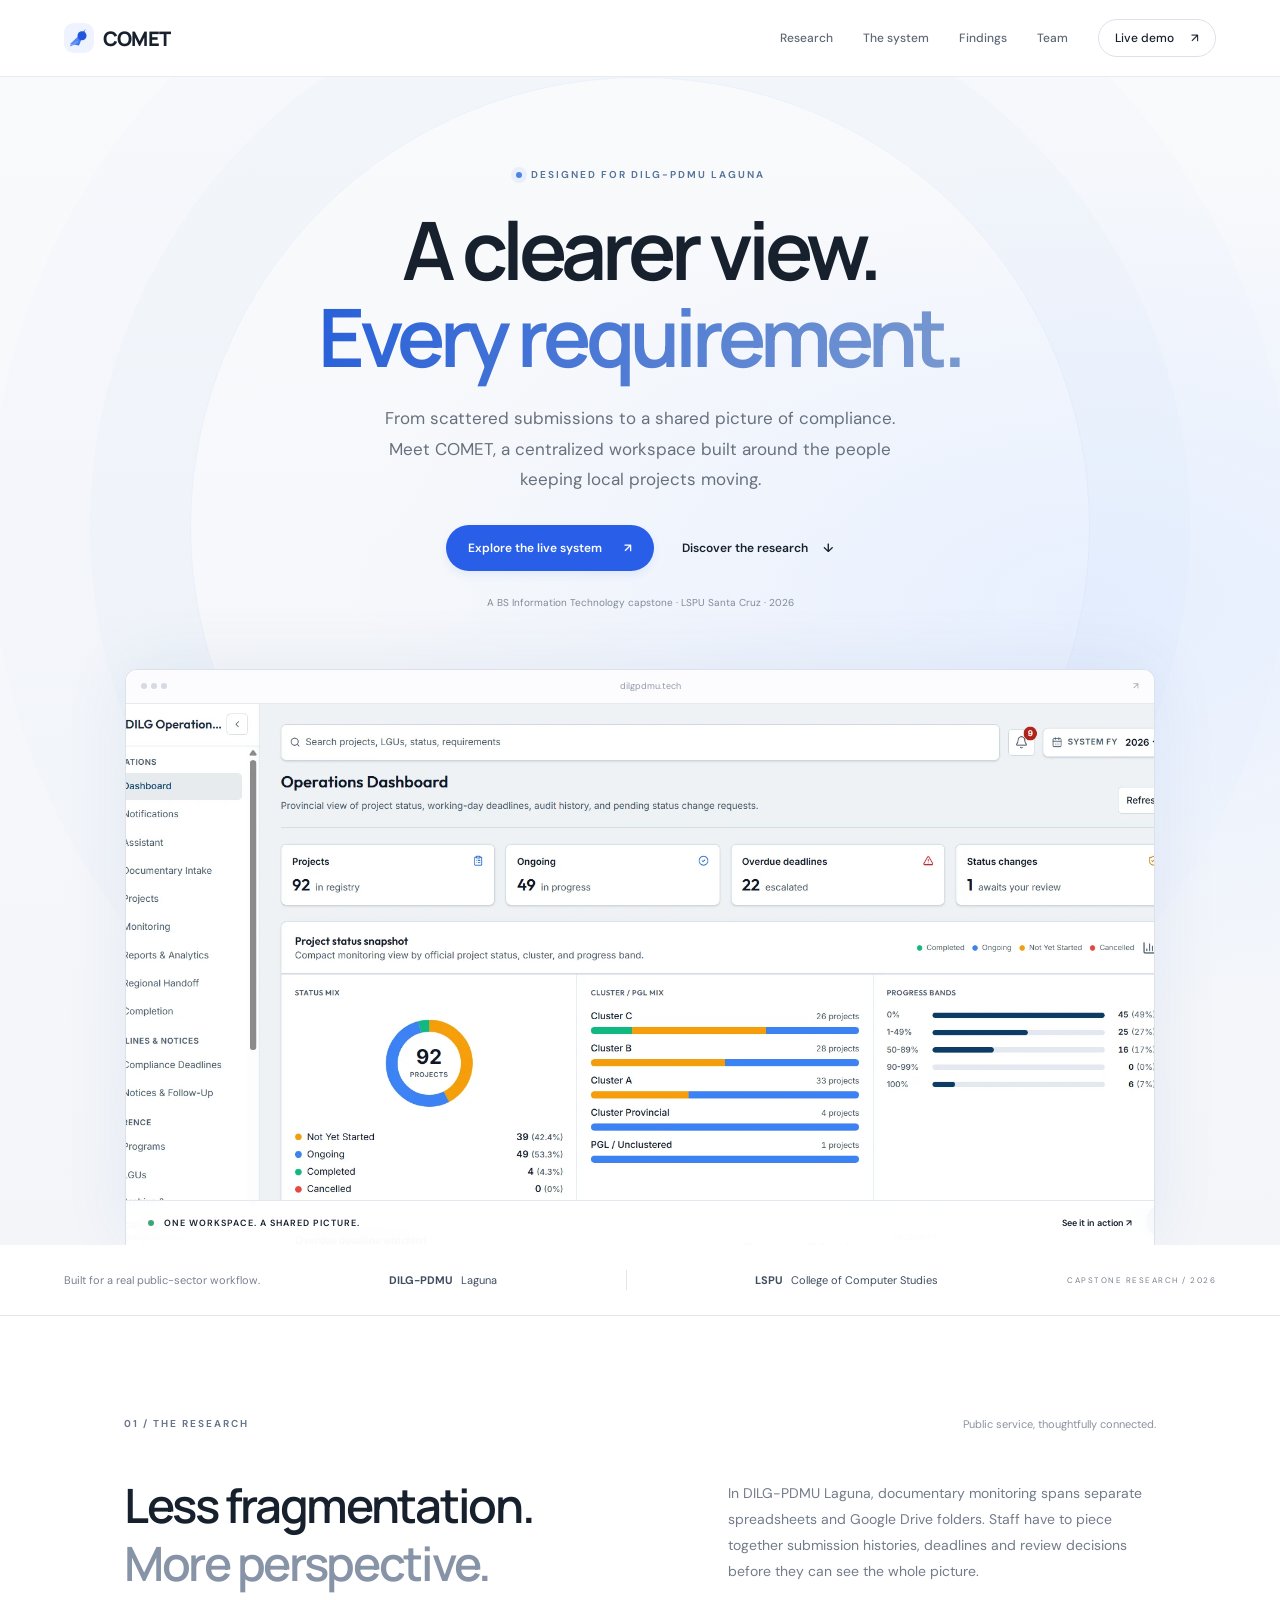
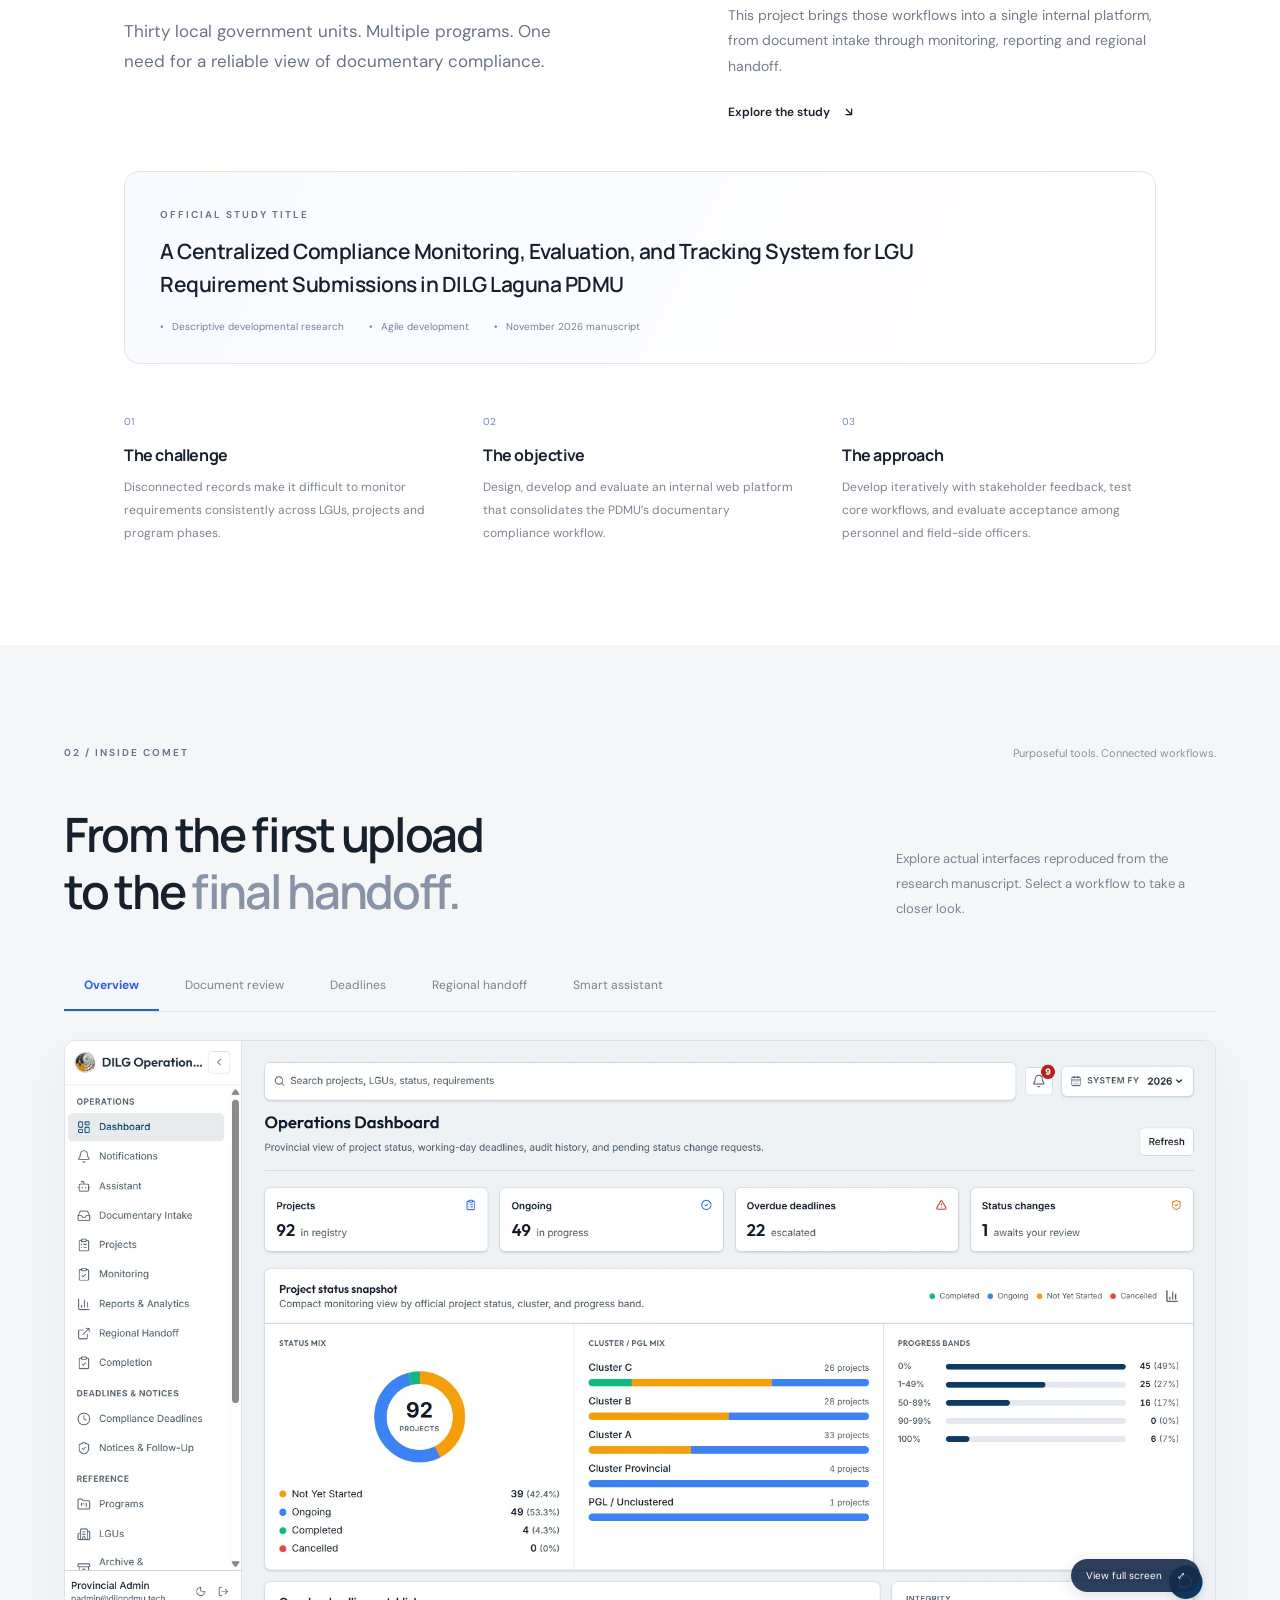
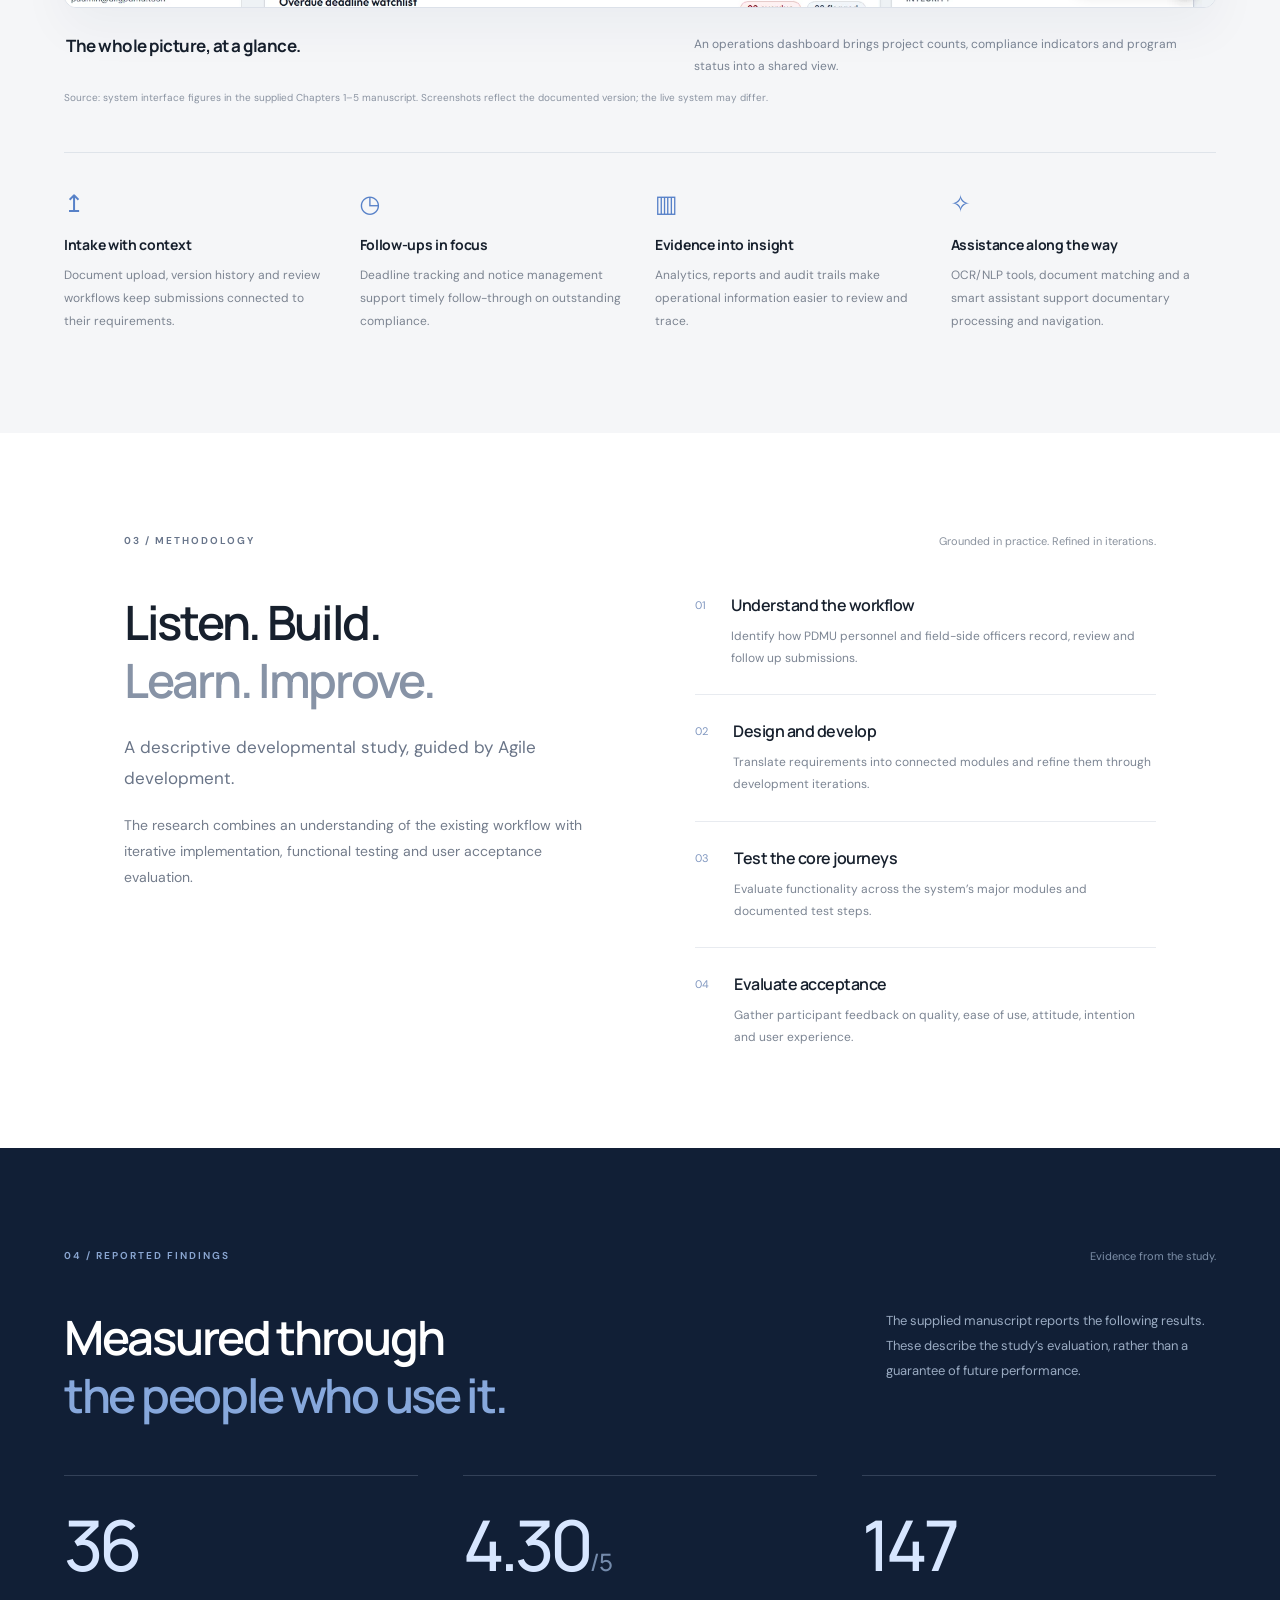
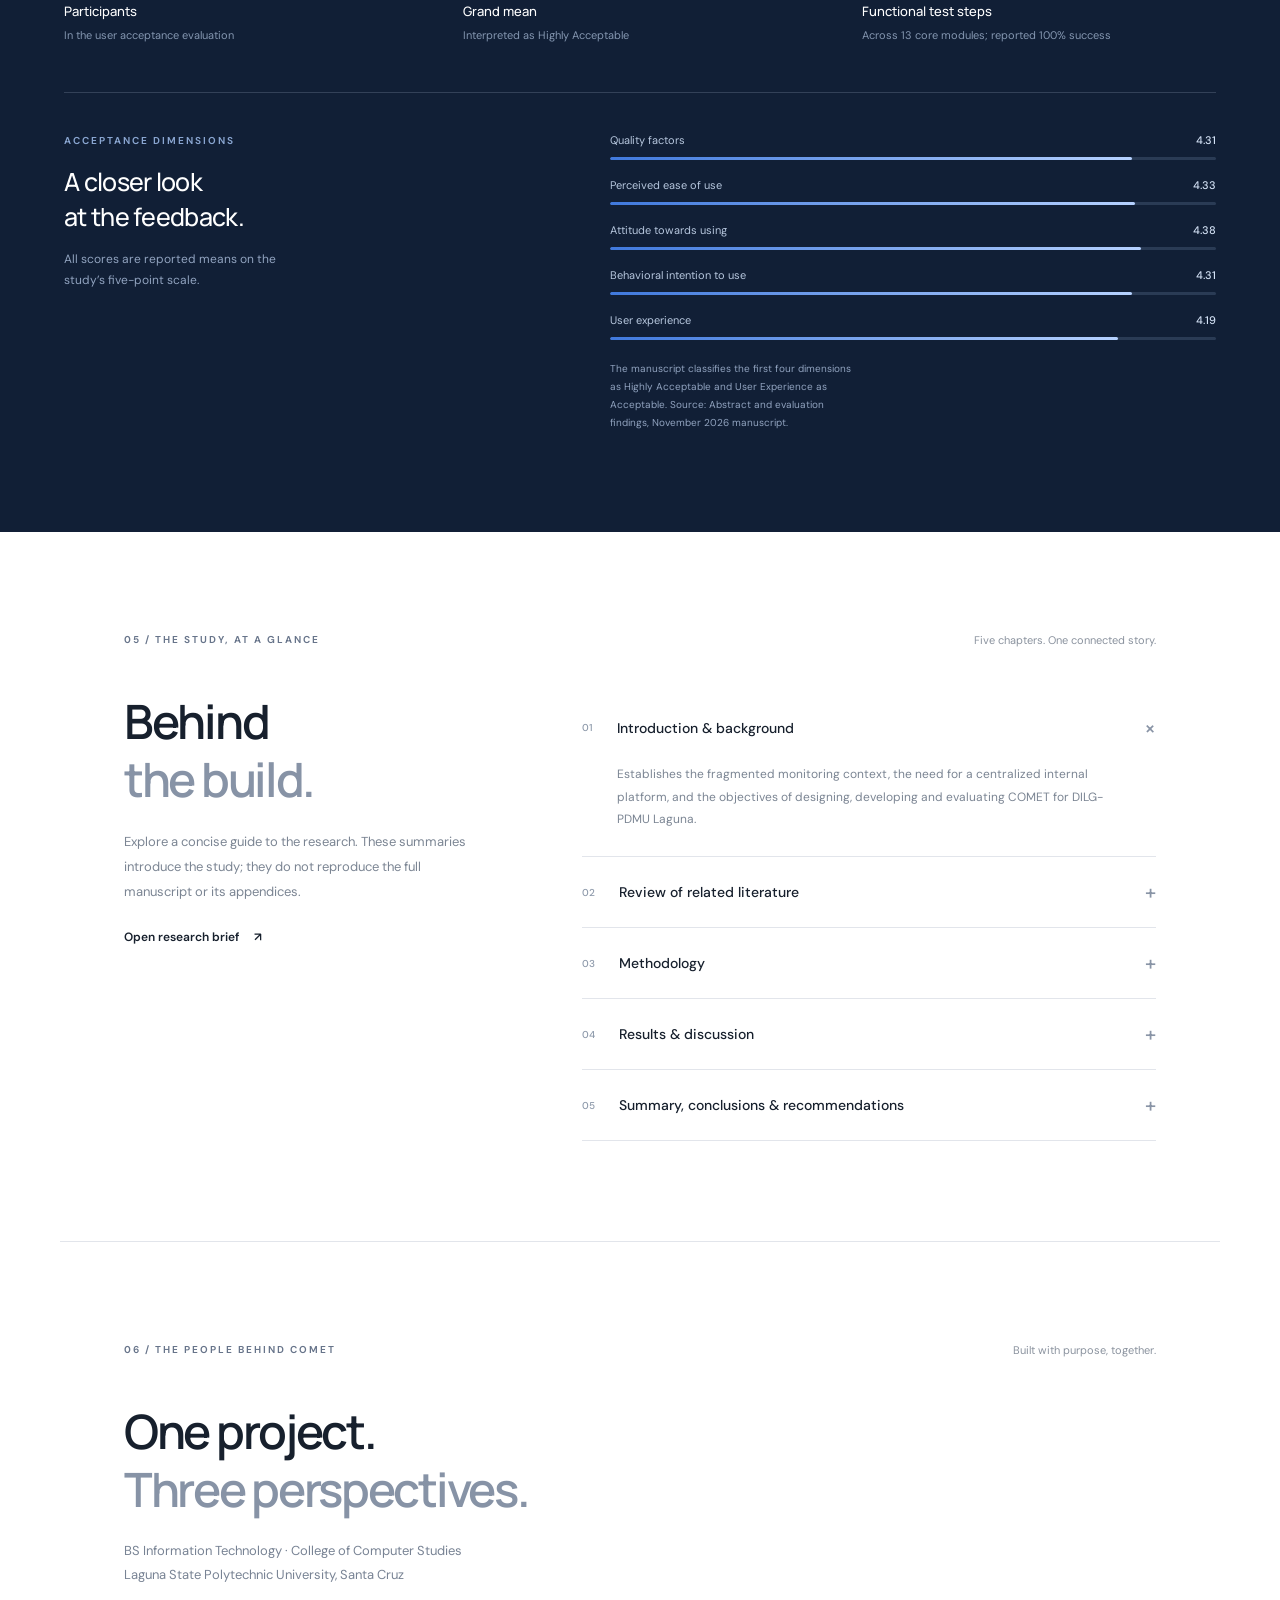
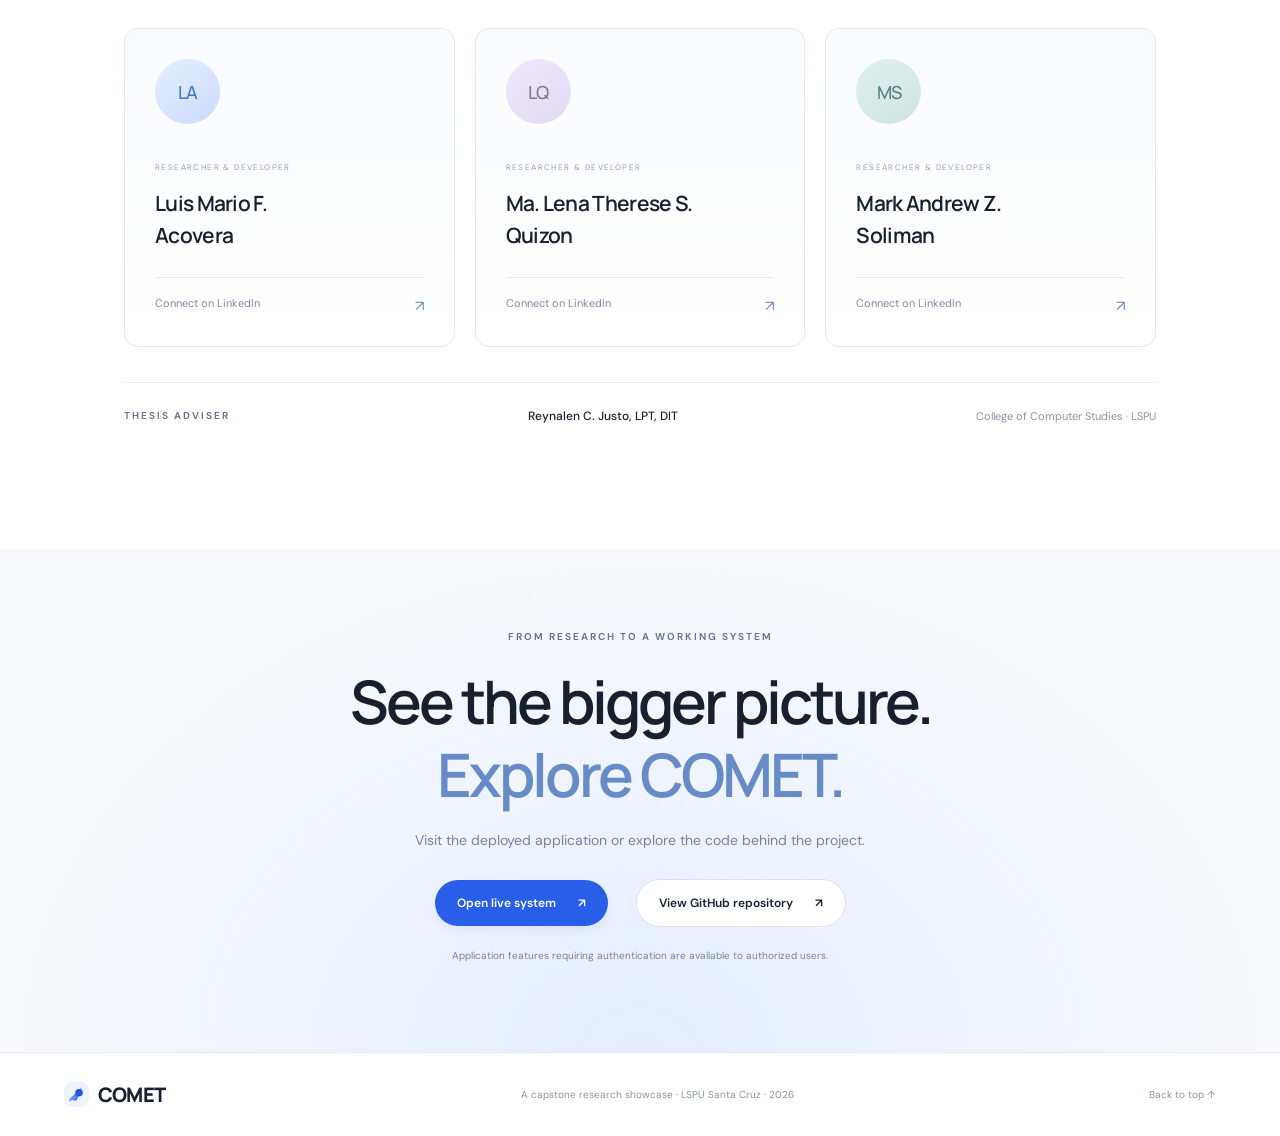
==== index.html @ 4257103d "Publish COMET research showcase on GitHub Pages Present the capstone research, documented system int" ====
<!doctype html>
<html lang="en">
<head><meta charset="utf-8"><meta name="viewport" content="width=device-width,initial-scale=1"><meta name="theme-color" content="#f5f6f8"><meta name="description" content="COMET — a capstone research project bringing LGU documentary compliance monitoring into one workspace for DILG-PDMU Laguna."><title>COMET — A clearer view of compliance</title><link rel="icon" href="assets/comet.svg" type="image/svg+xml"><link rel="stylesheet" href="style.css"></head>
<body>
<a class="skip" href="#main">Skip to content</a>
<header><a class="brand" href="#" aria-label="COMET home"><img src="assets/comet.svg" alt="" width="30" height="30">COMET<span class="brand-label">RESEARCH PROJECT</span></a><button class="menu-toggle" aria-expanded="false" aria-controls="navigation">Menu <span>＋</span></button><nav id="navigation" aria-label="Main navigation"><a href="#research">Research</a><a href="#experience">The system</a><a href="#findings">Findings</a><a href="#team">Team</a><a class="nav-demo" href="https://dilgpdmu.tech" target="_blank" rel="noopener noreferrer">Live demo <span aria-hidden="true">↗</span></a></nav></header>
<main id="main">
<section class="hero"><div class="hero-orbit" aria-hidden="true"></div><div class="hero-copy"><p class="eyebrow"><span class="tiny-orbit"></span> DESIGNED FOR DILG-PDMU LAGUNA</p><h1>A clearer view.<br><span>Every requirement.</span></h1><p class="hero-description">From scattered submissions to a shared picture of compliance. Meet COMET, a centralized workspace built around the people keeping local projects moving.</p><div class="actions"><a class="button primary" href="https://dilgpdmu.tech" target="_blank" rel="noopener noreferrer">Explore the live system <span>↗</span></a><a class="text-link" href="#research">Discover the research <span>↓</span></a></div><p class="hero-note">A BS Information Technology capstone · LSPU Santa Cruz · 2026</p></div><div class="hero-product"><div class="window-bar"><span class="window-dots"><i></i><i></i><i></i></span><span>dilgpdmu.tech</span><span aria-hidden="true">↗</span></div><img src="assets/dashboard.webp" width="1920" height="1080" alt="COMET operations dashboard showing project overview, compliance indicators and program status, reproduced from the research manuscript" fetchpriority="high"><div class="product-caption"><span><i class="status-dot"></i> ONE WORKSPACE. A SHARED PICTURE.</span><a href="#experience">See it in action <span>↗</span></a></div></div></section>
<div class="institution-strip"><span>Built for a real public-sector workflow.</span><div>DILG-PDMU <b>Laguna</b></div><span class="strip-rule"></span><div>LSPU <b>College of Computer Studies</b></div><span class="strip-year">CAPSTONE RESEARCH / 2026</span></div>
<section id="research" class="section research"><div class="section-top"><p class="eyebrow">01 / THE RESEARCH</p><span>Public service, thoughtfully connected.</span></div><div class="research-grid"><div><h2>Less fragmentation.<br><span>More perspective.</span></h2><p class="lead">Thirty local government units. Multiple programs. One need for a reliable view of documentary compliance.</p></div><div class="research-intro"><p>In DILG-PDMU Laguna, documentary monitoring spans separate spreadsheets and Google Drive folders. Staff have to piece together submission histories, deadlines and review decisions before they can see the whole picture.</p><p>This project brings those workflows into a single internal platform, from document intake through monitoring, reporting and regional handoff.</p><a class="text-link" href="#chapters">Explore the study <span>↘</span></a></div></div><div class="research-title"><span class="eyebrow">OFFICIAL STUDY TITLE</span><h3>A Centralized Compliance Monitoring, Evaluation, and Tracking System for LGU Requirement Submissions in DILG Laguna PDMU</h3><div><span>Descriptive developmental research</span><span>Agile development</span><span>November 2026 manuscript</span></div></div><div class="challenge-grid"><article><span class="item-number">01</span><h3>The challenge</h3><p>Disconnected records make it difficult to monitor requirements consistently across LGUs, projects and program phases.</p></article><article><span class="item-number">02</span><h3>The objective</h3><p>Design, develop and evaluate an internal web platform that consolidates the PDMU’s documentary compliance workflow.</p></article><article><span class="item-number">03</span><h3>The approach</h3><p>Develop iteratively with stakeholder feedback, test core workflows, and evaluate acceptance among personnel and field-side officers.</p></article></div></section>
<section id="experience" class="section experience"><div class="section-top"><p class="eyebrow">02 / INSIDE COMET</p><span>Purposeful tools. Connected workflows.</span></div><div class="experience-heading"><h2>From the first upload<br>to the <span>final handoff.</span></h2><p>Explore actual interfaces reproduced from the research manuscript. Select a workflow to take a closer look.</p></div><div class="tabs" role="tablist" aria-label="System screenshots"><button role="tab" id="tab-dashboard" aria-controls="screen-panel" aria-selected="true" data-screen="dashboard">Overview</button><button role="tab" id="tab-intake" aria-controls="screen-panel" aria-selected="false" tabindex="-1" data-screen="intake">Document review</button><button role="tab" id="tab-deadlines" aria-controls="screen-panel" aria-selected="false" tabindex="-1" data-screen="deadlines">Deadlines</button><button role="tab" id="tab-handoff" aria-controls="screen-panel" aria-selected="false" tabindex="-1" data-screen="handoff">Regional handoff</button><button role="tab" id="tab-assistant" aria-controls="screen-panel" aria-selected="false" tabindex="-1" data-screen="assistant">Smart assistant</button></div><div id="screen-panel" role="tabpanel" aria-labelledby="tab-dashboard" tabindex="0"><button class="screen-zoom" aria-label="Enlarge dashboard screenshot"><img id="system-screen" src="assets/dashboard.webp" alt="Operations dashboard interface from the COMET research manuscript" loading="lazy"><span class="zoom-label">View full screen <span>⤢</span></span></button><div class="screen-caption"><h3 id="screen-title">The whole picture, at a glance.</h3><p id="screen-description">An operations dashboard brings project counts, compliance indicators and program status into a shared view.</p></div></div><p class="source-note">Source: system interface figures in the supplied Chapters 1–5 manuscript. Screenshots reflect the documented version; the live system may differ.</p>
<div class="features"><article><span class="feature-icon">↥</span><h3>Intake with context</h3><p>Document upload, version history and review workflows keep submissions connected to their requirements.</p></article><article><span class="feature-icon">◷</span><h3>Follow-ups in focus</h3><p>Deadline tracking and notice management support timely follow-through on outstanding compliance.</p></article><article><span class="feature-icon">▥</span><h3>Evidence into insight</h3><p>Analytics, reports and audit trails make operational information easier to review and trace.</p></article><article><span class="feature-icon">✧</span><h3>Assistance along the way</h3><p>OCR/NLP tools, document matching and a smart assistant support documentary processing and navigation.</p></article></div></section>
<section class="section methodology" id="methodology"><div class="section-top"><p class="eyebrow">03 / METHODOLOGY</p><span>Grounded in practice. Refined in iterations.</span></div><div class="method-grid"><div><h2>Listen. Build.<br><span>Learn. Improve.</span></h2><p class="lead">A descriptive developmental study, guided by Agile development.</p><p>The research combines an understanding of the existing workflow with iterative implementation, functional testing and user acceptance evaluation.</p></div><ol class="method-steps"><li><span>01</span><div><h3>Understand the workflow</h3><p>Identify how PDMU personnel and field-side officers record, review and follow up submissions.</p></div></li><li><span>02</span><div><h3>Design and develop</h3><p>Translate requirements into connected modules and refine them through development iterations.</p></div></li><li><span>03</span><div><h3>Test the core journeys</h3><p>Evaluate functionality across the system’s major modules and documented test steps.</p></div></li><li><span>04</span><div><h3>Evaluate acceptance</h3><p>Gather participant feedback on quality, ease of use, attitude, intention and user experience.</p></div></li></ol></div></section>
<section id="findings" class="section findings"><div class="section-top"><p class="eyebrow">04 / REPORTED FINDINGS</p><span>Evidence from the study.</span></div><div class="findings-heading"><h2>Measured through<br><span>the people who use it.</span></h2><p>The supplied manuscript reports the following results. These describe the study’s evaluation, rather than a guarantee of future performance.</p></div><div class="metrics"><article><strong>36</strong><h3>Participants</h3><p>In the user acceptance evaluation</p></article><article><strong>4.30<span>/5</span></strong><h3>Grand mean</h3><p>Interpreted as Highly Acceptable</p></article><article><strong>147</strong><h3>Functional test steps</h3><p>Across 13 core modules; reported 100% success</p></article></div><div class="ratings"><div><p class="eyebrow">ACCEPTANCE DIMENSIONS</p><h3>A closer look<br>at the feedback.</h3><p>All scores are reported means on the study’s five-point scale.</p></div><div class="rating-bars"><div class="rating" style="--score:86.2%"><span>Quality factors</span><b>4.31</b><i></i></div><div class="rating" style="--score:86.6%"><span>Perceived ease of use</span><b>4.33</b><i></i></div><div class="rating" style="--score:87.6%"><span>Attitude towards using</span><b>4.38</b><i></i></div><div class="rating" style="--score:86.2%"><span>Behavioral intention to use</span><b>4.31</b><i></i></div><div class="rating" style="--score:83.8%"><span>User experience</span><b>4.19</b><i></i></div><p class="source-note">The manuscript classifies the first four dimensions as Highly Acceptable and User Experience as Acceptable. Source: Abstract and evaluation findings, November 2026 manuscript.</p></div></div></section>
<section id="chapters" class="section chapters"><div class="section-top"><p class="eyebrow">05 / THE STUDY, AT A GLANCE</p><span>Five chapters. One connected story.</span></div><div class="chapter-layout"><div><h2>Behind<br><span>the build.</span></h2><p>Explore a concise guide to the research. These summaries introduce the study; they do not reproduce the full manuscript or its appendices.</p><a class="text-link" href="research-brief.html" target="_blank" rel="noopener">Open research brief <span>↗</span></a></div><div class="chapter-list"><details open><summary><span>01</span>Introduction & background<i>+</i></summary><p>Establishes the fragmented monitoring context, the need for a centralized internal platform, and the objectives of designing, developing and evaluating COMET for DILG-PDMU Laguna.</p></details><details><summary><span>02</span>Review of related literature<i>+</i></summary><p>Examines related work in compliance monitoring, document management and government information systems to situate the project and its intended contribution.</p></details><details><summary><span>03</span>Methodology<i>+</i></summary><p>Describes the developmental research approach, Agile development, system architecture, functional testing and the evaluation of user acceptance.</p></details><details><summary><span>04</span>Results & discussion<i>+</i></summary><p>Presents the implemented interfaces and workflows alongside functional testing and participant evaluation. The abstract reports 147 successful test steps and an acceptance grand mean of 4.30.</p></details><details><summary><span>05</span>Summary, conclusions & recommendations<i>+</i></summary><p>Brings together the study’s development and evaluation outcomes and discusses directions for continued refinement and use.</p></details></div></div></section>
<section id="team" class="section team"><div class="section-top"><p class="eyebrow">06 / THE PEOPLE BEHIND COMET</p><span>Built with purpose, together.</span></div><h2>One project.<br><span>Three perspectives.</span></h2><p class="team-intro">BS Information Technology · College of Computer Studies<br>Laguna State Polytechnic University, Santa Cruz</p><div class="team-grid"><a href="https://www.linkedin.com/in/lmacovera/" target="_blank" rel="noopener noreferrer" class="person"><span class="avatar avatar-one">LA</span><span class="person-role">RESEARCHER & DEVELOPER</span><h3>Luis Mario F.<br>Acovera</h3><span class="person-link">Connect on LinkedIn <b>↗</b></span></a><a href="https://www.linkedin.com/in/lena-therese-quizon/" target="_blank" rel="noopener noreferrer" class="person"><span class="avatar avatar-two">LQ</span><span class="person-role">RESEARCHER & DEVELOPER</span><h3>Ma. Lena Therese S.<br>Quizon</h3><span class="person-link">Connect on LinkedIn <b>↗</b></span></a><a href="https://www.linkedin.com/in/markandrewsoliman/" target="_blank" rel="noopener noreferrer" class="person"><span class="avatar avatar-three">MS</span><span class="person-role">RESEARCHER & DEVELOPER</span><h3>Mark Andrew Z.<br>Soliman</h3><span class="person-link">Connect on LinkedIn <b>↗</b></span></a></div><div class="adviser"><span class="eyebrow">THESIS ADVISER</span><strong>Reynalen C. Justo, LPT, DIT</strong><span>College of Computer Studies · LSPU</span></div></section>
<section class="closing"><p class="eyebrow">FROM RESEARCH TO A WORKING SYSTEM</p><h2>See the bigger picture.<br><span>Explore COMET.</span></h2><p>Visit the deployed application or explore the code behind the project.</p><div class="actions"><a class="button primary" href="https://dilgpdmu.tech" target="_blank" rel="noopener noreferrer">Open live system <span>↗</span></a><a class="button secondary" href="https://github.com/1nonlylemm/DILG-PDMU-Workspace" target="_blank" rel="noopener noreferrer">View GitHub repository <span>↗</span></a></div><p class="closing-note">Application features requiring authentication are available to authorized users.</p></section>
</main><footer><a href="#" class="brand"><img src="assets/comet.svg" alt="" width="25" height="25">COMET</a><p>A capstone research showcase · LSPU Santa Cruz · 2026</p><a href="#main">Back to top ↑</a></footer>
<dialog id="image-dialog" aria-label="Expanded system screenshot"><button class="dialog-close" aria-label="Close expanded screenshot">Close ×</button><img alt=""><p></p></dialog><script src="script.js"></script>
</body></html>
---- style.css ----
@import url('https://fonts.googleapis.com/css2?family=DM+Sans:wght@400;450;500;550;600;650;700&family=Manrope:wght@400;500;600;650;700;750;800&display=swap');
:root{--ink:#17202d;--muted:#6c7482;--blue:#285ee8;--line:#e2e5eb;--paper:#fff;--soft:#f5f6f8;--max:1160px}*{box-sizing:border-box}html{scroll-behavior:smooth;scroll-padding-top:85px}body{margin:0;font-family:'DM Sans',system-ui,sans-serif;color:var(--ink);background:var(--paper);-webkit-font-smoothing:antialiased}a{color:inherit;text-decoration:none}button{font:inherit;cursor:pointer}button,a{-webkit-tap-highlight-color:transparent}a:focus-visible,button:focus-visible,summary:focus-visible,[tabindex]:focus-visible{outline:3px solid #2b66f7;outline-offset:5px;border-radius:6px}.skip{position:fixed;top:-80px;left:20px;padding:15px;background:white;z-index:200}.skip:focus{top:10px}header{position:sticky;top:0;z-index:20;min-height:77px;padding:0 max(5%,calc((100vw - var(--max))/2));display:flex;align-items:center;justify-content:space-between;gap:20px;background:#ffffffeb;backdrop-filter:blur(20px);border-bottom:1px solid #e9ebef} .brand{display:inline-flex;gap:9px;align-items:center;font-family:Manrope,system-ui,sans-serif;font-size:20px;font-weight:800;letter-spacing:-.8px}.brand-label{font-family:'DM Sans',sans-serif;letter-spacing:1.5px;font-size:9px;font-weight:600;color:#78818f;border-left:1px solid #dfe3eb;margin-left:7px;padding-left:16px}nav{display:flex;align-items:center;gap:30px;font-size:12px;font-weight:500}nav>a:not(.nav-demo){color:#606875}nav a:hover,.text-link:hover{color:var(--blue)}.nav-demo{border:1px solid #dce1e9;padding:10px 16px;border-radius:30px}.nav-demo span{margin-left:14px}.menu-toggle{display:none}.hero{position:relative;overflow:hidden;padding:90px max(5%,calc((100vw - var(--max))/2)) 0;background:radial-gradient(ellipse at 85% 45%,#e8f0ff 0,transparent 48%),linear-gradient(#f9fafc,#f3f5f9)}.hero-copy{position:relative;text-align:center;z-index:1;margin:auto}.eyebrow{font-size:10px;letter-spacing:2px;font-weight:650;line-height:1.6;color:#67748a}.hero .eyebrow{display:flex;align-items:center;justify-content:center;gap:9px;color:#57749a}.tiny-orbit{width:6px;height:6px;display:inline-block;border-radius:50%;background:#4d83e9;box-shadow:0 0 0 5px #e9effc}h1,h2,h3,p{margin:0}h1,h2,h3{font-family:Manrope,system-ui,sans-serif}h1{font-size:clamp(52px,6.3vw,85px);line-height:1.08;letter-spacing:-5px;font-weight:650;margin:23px 0}h1 span{background:linear-gradient(100deg,#2860d9,#7999cf);background-clip:text;-webkit-background-clip:text;color:transparent}.hero-description{max-width:540px;margin:auto;font-size:17px;line-height:1.8;color:#67717e}.actions{display:flex;align-items:center;justify-content:center;gap:28px;margin-top:30px}.button{padding:15px 22px;border-radius:30px;display:inline-flex;gap:22px;align-items:center;font-size:12px;font-weight:600;transition:transform .2s,box-shadow .2s}.button:hover{transform:translateY(-2px);box-shadow:0 8px 24px #244da222}.primary{background:var(--blue);color:#fff;box-shadow:0 4px 8px #2b60df15}.secondary{background:#fff;border:1px solid #dce3ee}.text-link{font-size:12px;font-weight:600;display:inline-flex;gap:15px;align-items:center}.hero-note{font-size:10px;color:#828a98;margin-top:25px}.hero-orbit{position:absolute;border:1px solid #b7cef533;width:900px;height:900px;left:calc(50% - 450px);top:0;border-radius:50%;pointer-events:none;box-shadow:0 0 0 100px #bbd2f212,0 0 0 200px #bbd2f20b}.hero-product{position:relative;margin:60px auto 0;border:1px solid #dbe2ee;border-bottom:0;border-radius:12px 12px 0 0;background:#fff;box-shadow:0 -5px 70px #204d8e12;overflow:hidden;max-width:1030px}.window-bar{height:34px;background:#fcfcfe;display:flex;align-items:center;justify-content:space-between;padding:0 15px;font-size:9px;color:#929aa8;border-bottom:1px solid #e6e9ef}.window-dots{display:flex;gap:4px}.window-dots i{width:6px;height:6px;border-radius:50%;background:#d5dae3}.hero-product>img{width:100%;height:auto;aspect-ratio:1.9;object-fit:cover;object-position:top;display:block}.product-caption{position:absolute;bottom:0;background:#fffffff2;backdrop-filter:blur(15px);width:100%;padding:16px 22px;display:flex;justify-content:space-between;font-size:9px;font-weight:600;letter-spacing:1px;border-top:1px solid #e4e8ef}.product-caption a{letter-spacing:0}.status-dot{display:inline-block;width:6px;height:6px;background:#40a47a;border-radius:50%;margin-right:7px}.institution-strip{padding:25px max(5%,calc((100vw - var(--max))/2));display:flex;align-items:center;justify-content:space-between;gap:25px;border-bottom:1px solid var(--line);font-size:11px;color:#79818d}.institution-strip>div{color:#404d61;font-weight:700}.institution-strip b{font-weight:400;margin-left:5px}.strip-rule{height:20px;width:1px;background:var(--line)}.strip-year{font-size:8px;letter-spacing:1.5px}.section{max-width:var(--max);margin:auto;padding:100px 0}.section-top{display:flex;justify-content:space-between;align-items:center;margin-bottom:45px}.section-top>span{font-size:11px;color:#8a929e}h2{font-size:clamp(34px,3.7vw,50px);font-weight:600;letter-spacing:-2.3px;line-height:1.22}h2 span{color:#8793a6}.research-grid{display:grid;grid-template-columns:1.2fr 1fr;gap:90px}.lead{font-size:17px;color:#697487;line-height:1.8;margin-top:23px;max-width:450px}.research-intro{padding-top:4px}.research-intro p,.method-grid>div>p:not(.lead){font-size:14px;line-height:1.85;color:#737c8b;margin-bottom:18px}.research-intro .text-link{margin-top:6px}.research-title{margin-top:50px;padding:30px 35px;border:1px solid var(--line);border-radius:15px;background:linear-gradient(115deg,#f8faff,#fff)}.research-title h3{max-width:830px;font-size:21px;line-height:1.55;font-weight:600;letter-spacing:-.5px;margin:12px 0 20px}.research-title>div{display:flex;gap:25px;flex-wrap:wrap;color:#748094;font-size:10px}.research-title>div span:before{content:'•';color:#4a7cda;margin-right:8px}.challenge-grid{display:grid;grid-template-columns:repeat(3,1fr);gap:45px;margin-top:45px}.item-number{font-size:10px;color:#6d87b4}.challenge-grid h3{font-size:16px;letter-spacing:-.4px;margin:14px 0 10px}.challenge-grid p,.features p{font-size:12px;line-height:1.9;color:#7c8491}.experience{max-width:none;background:#f5f6f8;padding-left:max(5%,calc((100vw - var(--max))/2));padding-right:max(5%,calc((100vw - var(--max))/2))}.experience-heading{display:flex;justify-content:space-between;gap:60px;align-items:flex-end}.experience-heading>p{max-width:320px;color:#7a8391;font-size:13px;line-height:1.9}.tabs{display:flex;gap:6px;border-bottom:1px solid #dfe3e9;margin:40px 0 28px;overflow-x:auto;scrollbar-width:thin}.tabs button{border:0;white-space:nowrap;padding:16px 20px;background:none;font-size:12px;color:#788291;border-bottom:2px solid transparent}.tabs button[aria-selected=true]{color:var(--blue);border-color:var(--blue);font-weight:700}.screen-zoom{display:block;position:relative;border:1px solid #dce1e9;padding:0;background:white;border-radius:12px;overflow:hidden;width:100%;box-shadow:0 20px 50px #1f35500c}.screen-zoom img{display:block;width:100%;height:auto}.zoom-label{position:absolute;bottom:15px;right:15px;background:#172b4ce8;color:white;border-radius:25px;padding:10px 15px;font-size:10px;box-shadow:0 3px 15px #0002}.zoom-label span{margin-left:12px}.screen-caption{display:flex;justify-content:space-between;gap:30px;padding:26px 2px 12px}.screen-caption h3{font-size:17px;letter-spacing:-.5px;max-width:320px}.screen-caption p{max-width:520px;font-size:12px;line-height:1.8;color:#7a8493}.source-note{font-size:10px!important;line-height:1.8;color:#8a93a1}.features{display:grid;grid-template-columns:repeat(4,1fr);gap:30px;margin-top:45px;padding-top:35px;border-top:1px solid #dfe4ea}.feature-icon{color:#5781c8;font-size:24px;display:block;margin-bottom:16px}.features h3{font-size:14px;margin-bottom:10px;letter-spacing:-.3px}.method-grid{display:grid;grid-template-columns:1fr 1fr;gap:110px}.method-grid>div>p:not(.lead){margin-top:20px}.method-steps{padding:0;margin:0;list-style:none}.method-steps li{display:flex;gap:25px;border-bottom:1px solid #e8ebf0;padding:0 0 25px;margin-bottom:25px}.method-steps li:last-child{margin-bottom:0;border:0;padding-bottom:0}.method-steps li>span{color:#8198c0;font-size:11px;padding-top:4px}.method-steps h3{font-size:16px;font-weight:600;letter-spacing:-.5px;margin-bottom:9px}.method-steps p{font-size:12px;color:#7c8593;line-height:1.85}.findings{max-width:none;background:#111f36;color:#fff;padding-left:max(5%,calc((100vw - var(--max))/2));padding-right:max(5%,calc((100vw - var(--max))/2));position:relative;overflow:hidden}.findings .eyebrow{color:#8aa6d1}.findings .section-top>span{color:#7e90a9}.findings-heading{display:flex;justify-content:space-between;gap:55px}.findings h2 span{color:#87a8dc}.findings-heading>p{max-width:330px;font-size:13px;color:#9aabc2;line-height:1.9}.metrics{display:grid;grid-template-columns:repeat(3,1fr);gap:45px;margin:50px 0}.metrics article{border-top:1px solid #334158;padding-top:20px}.metrics strong{font:500 70px Manrope,sans-serif;letter-spacing:-4px;color:#d7e6ff}.metrics strong span{font-size:24px;letter-spacing:-1px;color:#748bac}.metrics h3{font-size:13px;font-weight:500;margin-top:10px}.metrics p{font-size:11px;color:#8496b0;margin-top:8px}.ratings{display:grid;grid-template-columns:1fr 1.3fr;gap:80px;border-top:1px solid #334158;padding-top:40px}.ratings h3{font-size:25px;font-weight:500;line-height:1.4;letter-spacing:-.7px;margin:15px 0}.ratings>div>p:not(.eyebrow){font-size:12px;line-height:1.8;color:#91a3bf;max-width:250px}.rating{display:grid;grid-template-columns:1fr auto;gap:10px;margin-bottom:18px;font-size:11px;color:#b7c7de}.rating b{font-weight:500;color:#d3e1f5}.rating i{display:block;grid-column:1/-1;height:3px;background:#2a3b55;position:relative;border-radius:3px;overflow:hidden}.rating i:after{content:'';position:absolute;inset:0;width:var(--score);background:linear-gradient(90deg,#4079dd,#b5d1ff);border-radius:3px}.ratings .source-note{color:#8a9db9;margin-top:20px;max-width:none}.chapter-layout{display:grid;grid-template-columns:1fr 1.6fr;gap:100px}.chapter-layout>div>p{font-size:13px;color:#7b8593;line-height:1.9;margin-top:22px}.chapter-layout .text-link{margin-top:25px}.chapter-list details{border-bottom:1px solid var(--line)}.chapter-list summary{list-style:none;cursor:pointer;display:flex;align-items:center;gap:24px;padding:22px 0;font-size:14px;font-weight:500}.chapter-list summary::-webkit-details-marker{display:none}.chapter-list summary>span{font-size:10px;color:#8d99aa}.chapter-list summary i{font-style:normal;margin-left:auto;font-size:20px;color:#8994a6;transition:transform .2s}.chapter-list details[open] summary i{transform:rotate(45deg)}.chapter-list details p{font-size:12px;line-height:1.9;color:#7b8593;padding:0 35px 25px}.team{border-top:1px solid var(--line)}.team-intro{font-size:13px;color:#788394;line-height:1.9;margin-top:20px}.team-grid{display:grid;grid-template-columns:repeat(3,1fr);gap:20px;margin-top:40px}.person{border:1px solid #e4e8ee;border-radius:14px;padding:30px;background:linear-gradient(#fafbfe,#fff);transition:transform .25s,border-color .25s}.person:hover{transform:translateY(-5px);border-color:#9fb8e7}.avatar{height:65px;width:65px;display:flex;align-items:center;justify-content:center;font-family:Manrope,sans-serif;font-size:18px;letter-spacing:-1px;font-weight:500;border-radius:50%;margin-bottom:30px;background:linear-gradient(145deg,#e5efff,#cbdafb);color:#4775bc}.avatar-two{background:linear-gradient(145deg,#f0e9ff,#e0d9ef);color:#87749c}.avatar-three{background:linear-gradient(145deg,#e1f1f0,#cee3e0);color:#53827e}.person-role{font-size:8px;letter-spacing:1.4px;color:#96a0ae}.person h3{font-size:21px;font-weight:600;letter-spacing:-.7px;line-height:1.5;margin:13px 0 26px}.person-link{font-size:11px;color:#7c8ba2;display:flex;justify-content:space-between;padding-top:18px;border-top:1px solid #e6eaf0}.person-link b{font-size:15px;color:#6b8dc6;font-weight:400}.adviser{display:flex;align-items:center;justify-content:space-between;gap:20px;margin-top:35px;padding:25px 0;border-top:1px solid #e8ecf0;font-size:12px}.adviser strong{font-weight:500}.adviser>span:last-child{color:#8a93a0;font-size:11px}.closing{text-align:center;padding:80px 5% 90px;background:radial-gradient(ellipse at 50% 100%,#e5edff,transparent 70%),#f7f9fc}.closing h2{margin:20px 0;font-size:clamp(38px,5vw,60px);letter-spacing:-3px}.closing h2 span{color:#668bc7}.closing>p:not(.eyebrow){font-size:14px;color:#788497}.closing .closing-note{font-size:10px!important;margin-top:22px}footer{display:flex;gap:20px;align-items:center;justify-content:space-between;padding:28px max(5%,calc((100vw - var(--max))/2));border-top:1px solid #e6eaf0}footer p,footer>a:last-child{font-size:10px;color:#8a93a0}dialog{border:1px solid #d8dfeb;border-radius:14px;padding:55px 20px 20px;max-width:95vw;max-height:95vh;background:#f7f9fc;box-shadow:0 30px 100px #0005}dialog::backdrop{background:#09162bd9;backdrop-filter:blur(8px)}dialog img{display:block;max-width:100%;max-height:76vh;object-fit:contain}dialog p{font-size:12px;margin-top:15px;color:#63718a}.dialog-close{position:absolute;right:16px;top:14px;border:0;background:#e5ebf5;color:#40526c;border-radius:20px;padding:8px 14px;font-size:11px}
@media(min-width:850px) and (max-width:1280px){.section{padding-left:5%;padding-right:5%}.brand-label{display:none}}
@media(max-width:849px){header{padding:0 6%;min-height:68px}.brand-label{display:none}.section{padding:65px 6%}.hero{padding:60px 6% 0}h1{letter-spacing:-3px;font-size:clamp(43px,8vw,65px)}.hero-description{font-size:15px}.hero-product{margin-top:40px}.hero-product>img{aspect-ratio:1.65}.hero-note{font-size:9px}.institution-strip{padding:22px 6%;flex-wrap:wrap;justify-content:center;gap:15px;font-size:10px}.institution-strip>span:first-child{width:100%;text-align:center}.strip-year{display:none}.section-top{margin-bottom:28px}.section-top>span{display:none}h2{font-size:36px;letter-spacing:-1.8px}.research-grid,.method-grid,.ratings,.chapter-layout{grid-template-columns:1fr;gap:30px}.research-intro p{font-size:13px}.research-title{padding:25px;margin-top:30px}.research-title h3{font-size:18px}.research-title>div{gap:10px;flex-direction:column}.challenge-grid{gap:22px}.experience-heading,.findings-heading{display:block}.experience-heading>p,.findings-heading>p{margin-top:20px;max-width:450px}.tabs{margin-top:25px}.tabs button{padding:14px 12px;font-size:11px}.screen-caption{display:block}.screen-caption p{margin-top:12px}.features{grid-template-columns:repeat(2,1fr);gap:25px}.method-steps{margin-top:10px}.findings .metrics{gap:22px}.metrics strong{font-size:55px}.metrics h3{font-size:12px}.ratings{gap:25px}.ratings>div>p:not(.eyebrow){max-width:400px}.ratings h3 br{display:none}.chapter-layout{gap:20px}.team-grid{gap:12px}.person{padding:20px}.person h3{font-size:18px}.person-role{font-size:7px}.adviser{flex-wrap:wrap}.closing{padding:65px 6%}.closing>p:not(.eyebrow){font-size:12px}footer{padding:25px 6%;flex-wrap:wrap}footer p{order:3;width:100%;font-size:9px}}
@media(max-width:580px){.menu-toggle{display:flex;align-items:center;gap:10px;border:1px solid #e1e6ee;background:#fff;border-radius:20px;padding:8px 13px;font-size:11px}nav{display:none;position:absolute;top:67px;left:0;right:0;background:#fffffff7;flex-direction:column;gap:0;padding:15px 6%;border-bottom:1px solid #e0e6ee;align-items:stretch}nav.open{display:flex}nav a{padding:14px}.nav-demo{margin:8px 0;text-align:center}h1{font-size:46px;letter-spacing:-2.8px}.hero .eyebrow{font-size:8px;letter-spacing:1.5px}.hero-description{font-size:13px;line-height:1.9}.actions{gap:18px;flex-wrap:wrap}.button{padding:14px 18px;font-size:11px}.text-link{font-size:11px}.hero-product{width:120%;margin-left:-10%;border-radius:8px 8px 0 0}.window-bar{height:26px;font-size:7px}.product-caption{padding:12px;font-size:7px}.hero-product>img{aspect-ratio:1.6}.hero-note{max-width:240px;line-height:1.8;margin:22px auto 0}.institution-strip b{display:block;margin:3px 0 0}.research-title{padding:22px}.challenge-grid{grid-template-columns:1fr;gap:23px}.challenge-grid article{display:grid;grid-template-columns:22px 1fr;column-gap:15px}.item-number{grid-row:1/3;padding-top:4px}.challenge-grid h3{margin:0 0 9px}.challenge-grid p{grid-column:2}.screen-caption h3{font-size:17px}.zoom-label{padding:8px 12px;font-size:8px;bottom:8px;right:8px}.features{gap:22px}.features h3{font-size:13px}.features p{font-size:11px}.metrics{grid-template-columns:1fr;gap:20px;margin:35px 0}.metrics article{display:grid;grid-template-columns:135px 1fr;align-items:center;padding-top:20px}.metrics strong{grid-row:1/3;font-size:52px}.metrics h3{margin-top:0}.metrics p{line-height:1.7;margin-top:5px}.chapter-list summary{font-size:12px;gap:15px}.chapter-list details p{padding-left:28px}.team-grid{grid-template-columns:1fr}.person{display:grid;grid-template-columns:68px 1fr;column-gap:22px;padding:24px}.avatar{grid-row:1/3;margin:0;width:60px;height:60px}.person h3{margin:6px 0 18px;font-size:20px}.person h3 br{display:none}.person-role{padding-top:4px;font-size:8px}.person-link{grid-column:1/-1;padding-top:16px}.adviser{display:grid;gap:10px}.closing h2{font-size:38px;letter-spacing:-2px}.closing .actions{gap:12px}.closing .closing-note{line-height:1.8}.closing>p:not(.eyebrow){max-width:290px;margin-left:auto;margin-right:auto}}
@media(prefers-reduced-motion:reduce){html{scroll-behavior:auto}*,*:before,*:after{transition:none!important;animation:none!important}}
@media print{header,footer,.hero,.institution-strip,.experience,.closing,.team,.skip,dialog{display:none!important}.section{padding:25px 0;break-inside:avoid;max-width:none}.section-top{margin-bottom:15px}.findings{background:white;color:black}.findings h2 span,.findings .metrics strong{color:#285ee8}.findings p,.findings .eyebrow,.rating{color:#333!important}.chapter-list details{display:block}.chapter-list details p{display:block}.chapter-list summary i{display:none}body{font-size:11pt}.research-grid,.method-grid{gap:30px}h2{font-size:24pt}}
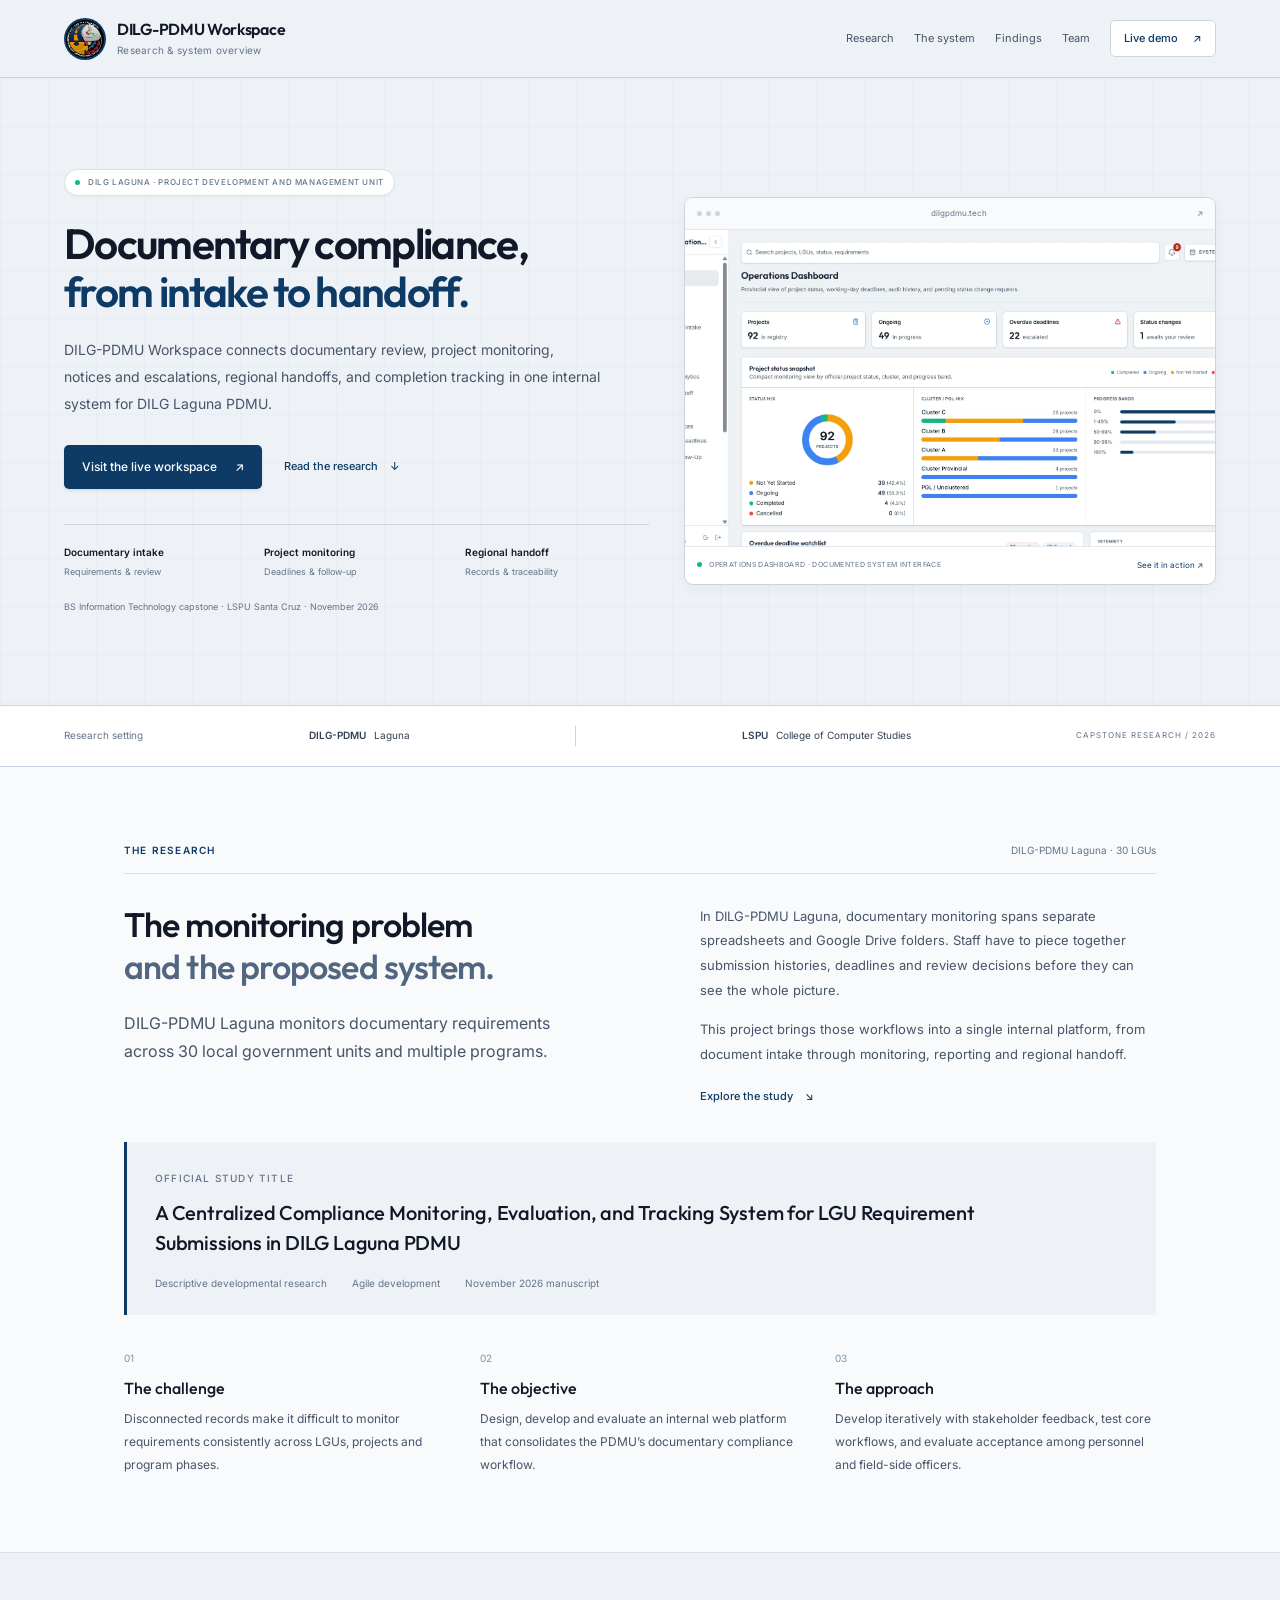
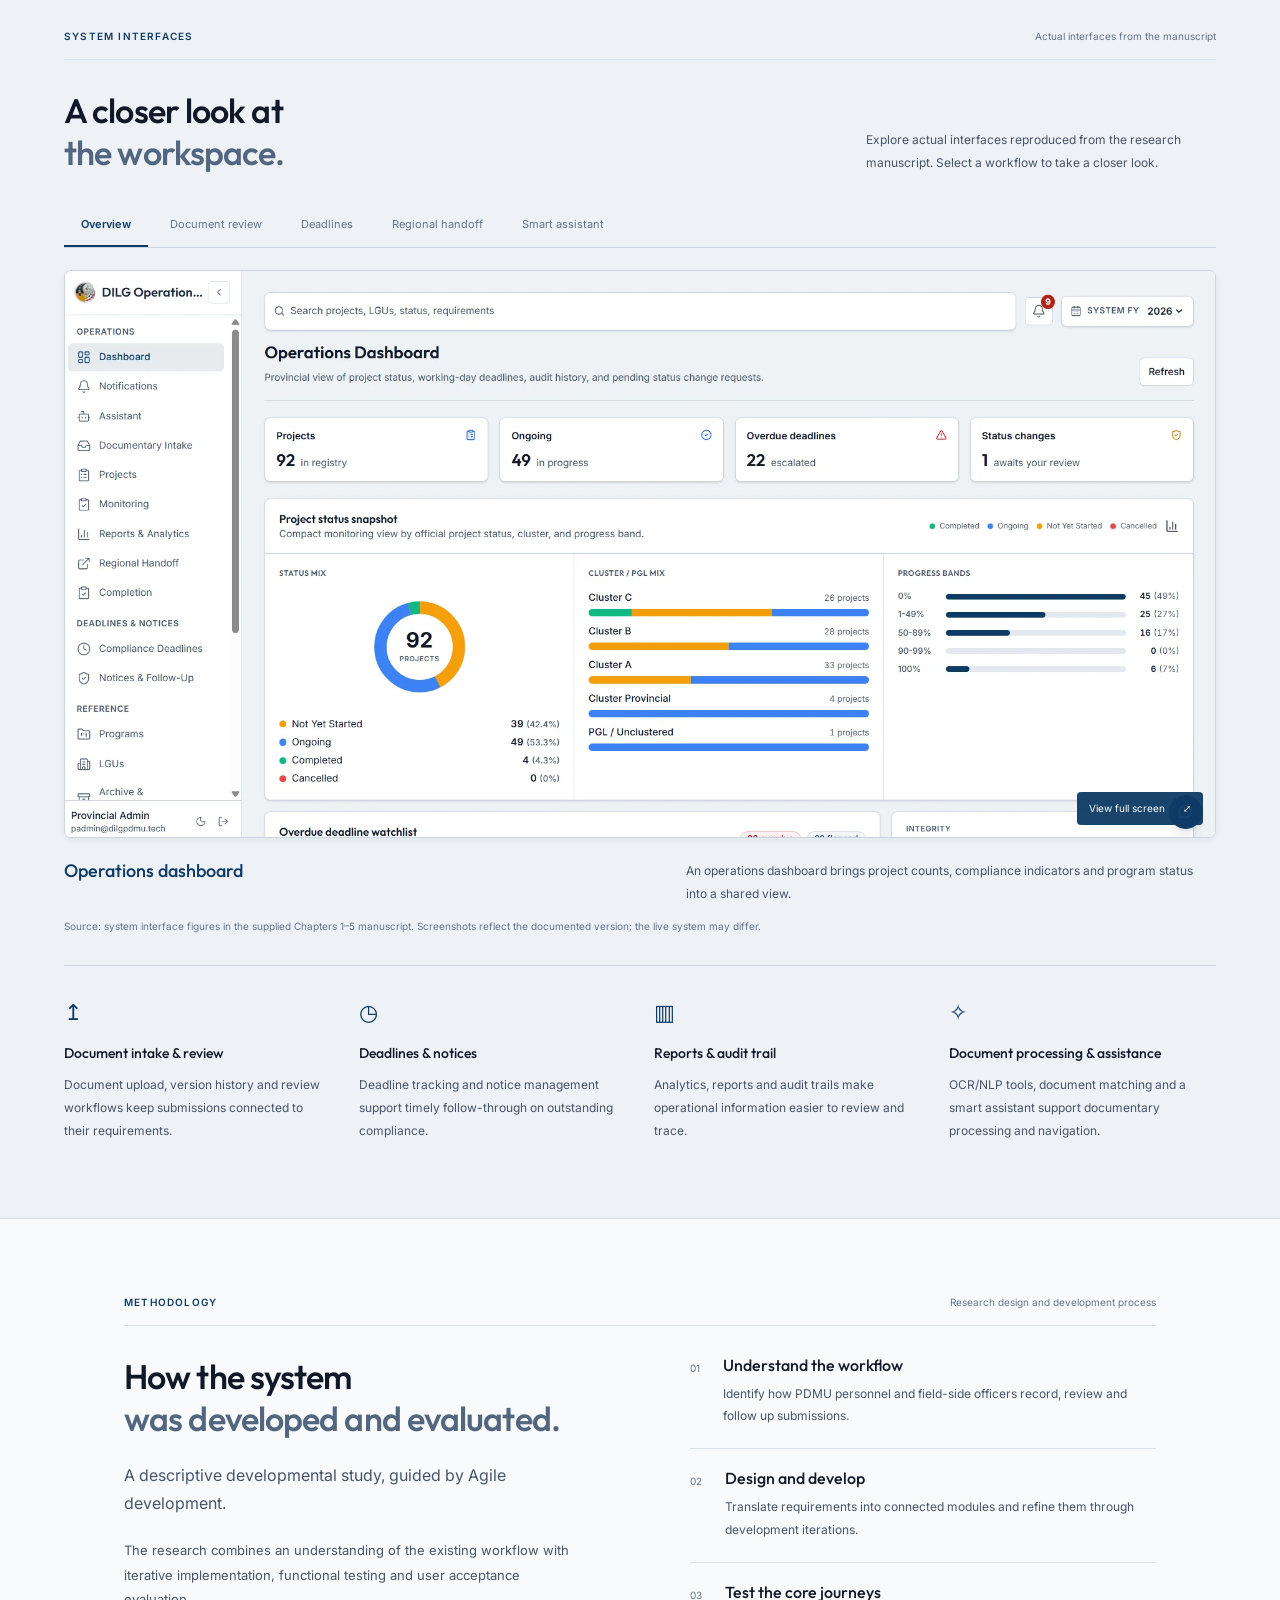
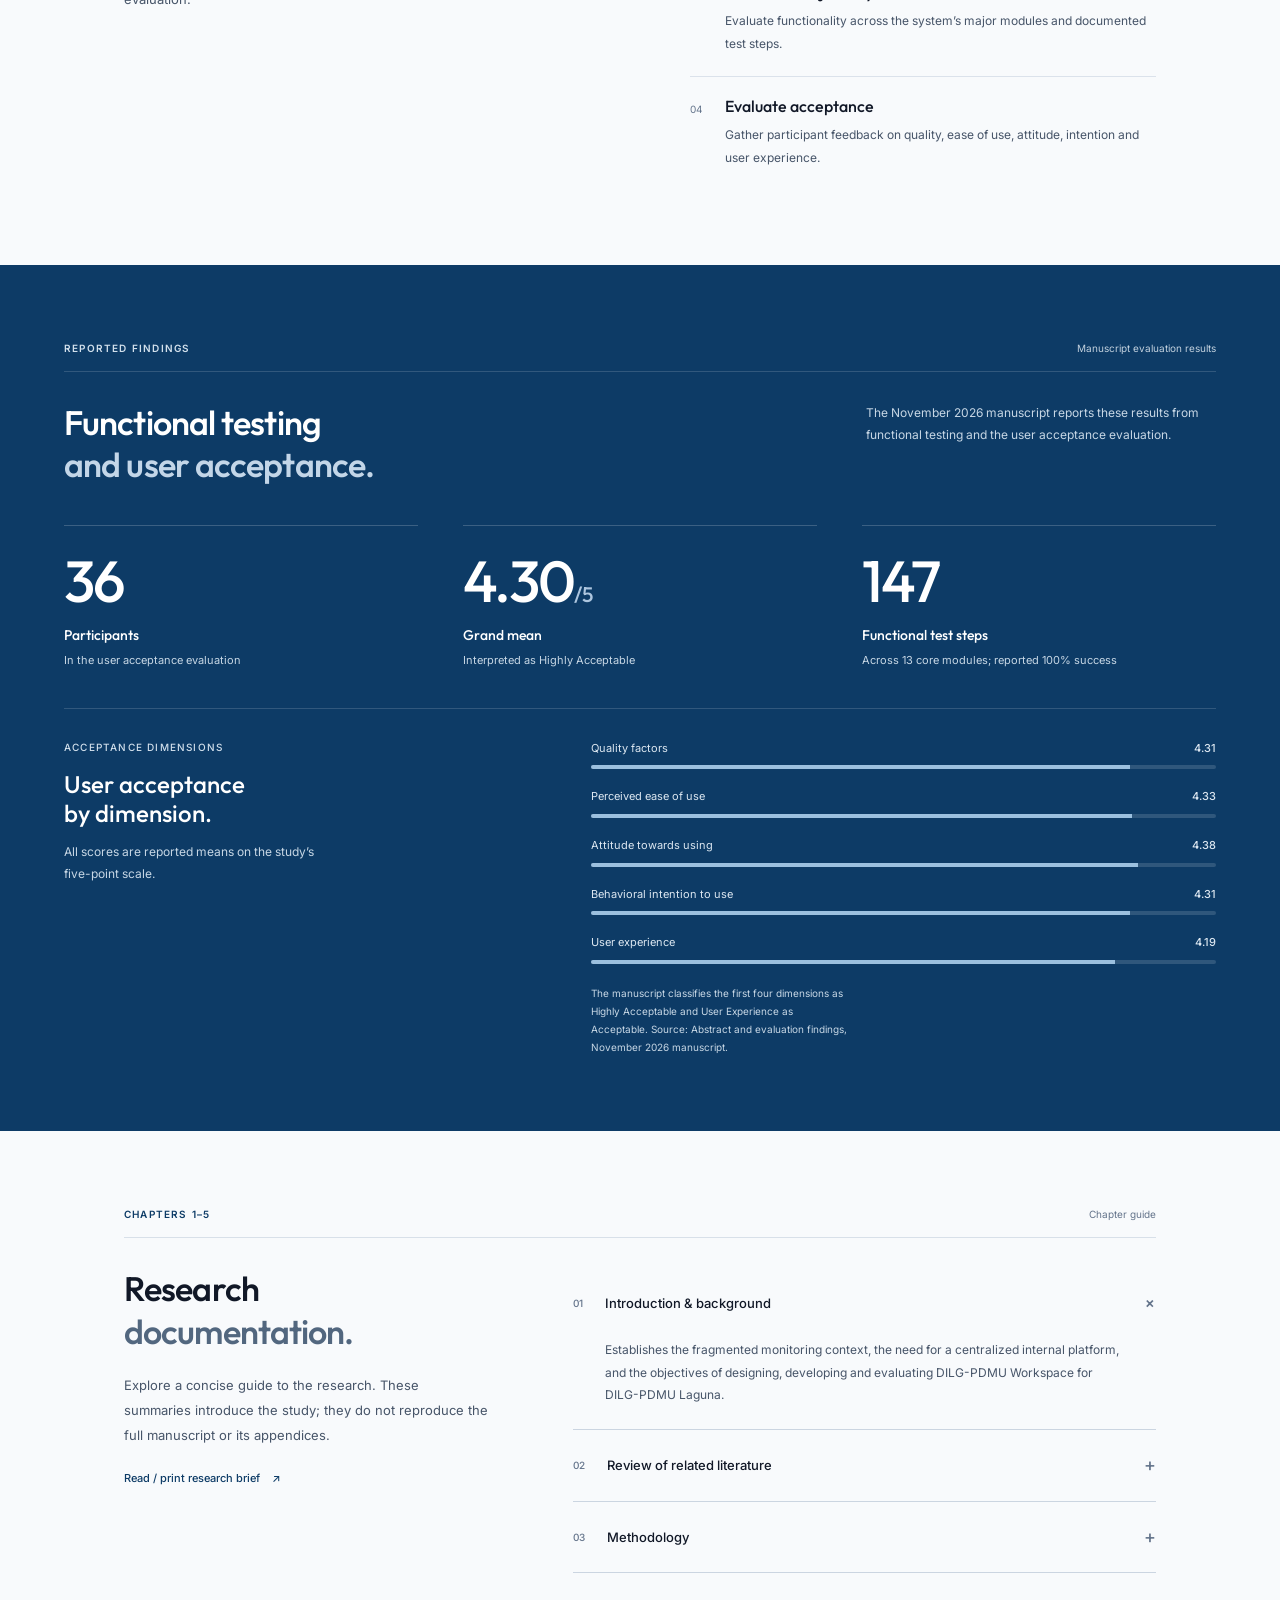
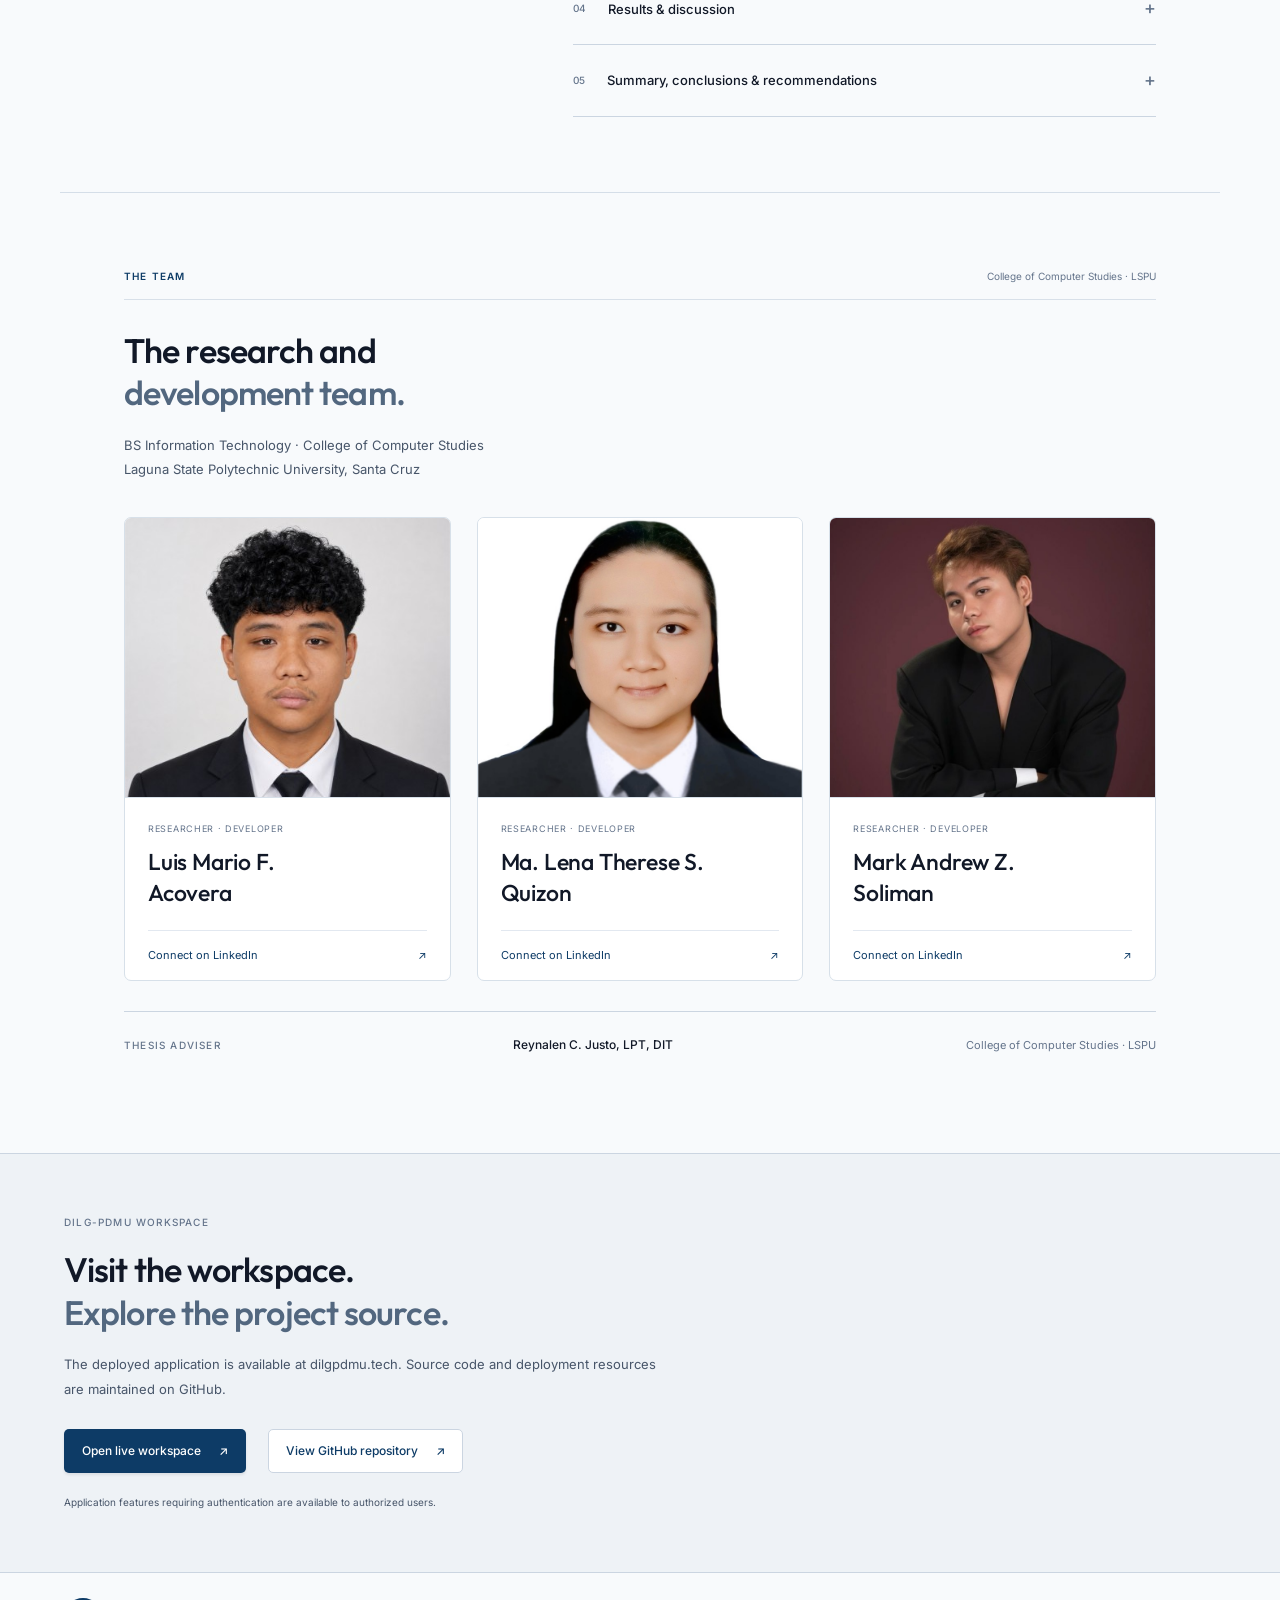
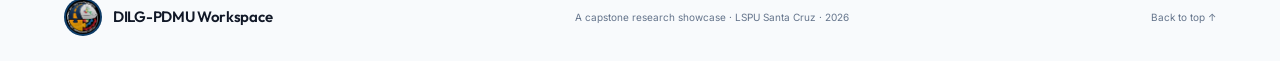
==== commit 28ca9af2: "Align research showcase with DILG-PDMU Workspace branding Use the supplied PDMU logo, Workspace typo" ====
--- a/index.html
+++ b/index.html
@@ -1,20 +1,20 @@
 <!doctype html>
 <html lang="en">
-<head><meta charset="utf-8"><meta name="viewport" content="width=device-width,initial-scale=1"><meta name="theme-color" content="#f5f6f8"><meta name="description" content="COMET — a capstone research project bringing LGU documentary compliance monitoring into one workspace for DILG-PDMU Laguna."><title>COMET — A clearer view of compliance</title><link rel="icon" href="assets/comet.svg" type="image/svg+xml"><link rel="stylesheet" href="style.css"></head>
+<head><meta charset="utf-8"><meta name="viewport" content="width=device-width,initial-scale=1"><meta name="theme-color" content="#eef2f6"><meta name="description" content="Internal DILG PDMU workspace for documentary review, project monitoring, notices and escalations, regional handoffs, and completion tracking. Explore the research, system interfaces and development team."><title>DILG-PDMU Workspace | Research & System Overview</title><link rel="icon" href="assets/workspace-logo.png" type="image/png"><link rel="stylesheet" href="style.css"></head>
 <body>
 <a class="skip" href="#main">Skip to content</a>
-<header><a class="brand" href="#" aria-label="COMET home"><img src="assets/comet.svg" alt="" width="30" height="30">COMET<span class="brand-label">RESEARCH PROJECT</span></a><button class="menu-toggle" aria-expanded="false" aria-controls="navigation">Menu <span>＋</span></button><nav id="navigation" aria-label="Main navigation"><a href="#research">Research</a><a href="#experience">The system</a><a href="#findings">Findings</a><a href="#team">Team</a><a class="nav-demo" href="https://dilgpdmu.tech" target="_blank" rel="noopener noreferrer">Live demo <span aria-hidden="true">↗</span></a></nav></header>
+<header><a class="brand" href="#" aria-label="DILG-PDMU Workspace home"><img src="assets/workspace-logo.png" alt="" width="42" height="42"><span>DILG-PDMU Workspace<small>Research & system overview</small></span></a><button class="menu-toggle" aria-expanded="false" aria-controls="navigation">Menu <span>＋</span></button><nav id="navigation" aria-label="Main navigation"><a href="#research">Research</a><a href="#experience">The system</a><a href="#findings">Findings</a><a href="#team">Team</a><a class="nav-demo" href="https://dilgpdmu.tech" target="_blank" rel="noopener noreferrer">Live demo <span aria-hidden="true">↗</span></a></nav></header>
 <main id="main">
-<section class="hero"><div class="hero-orbit" aria-hidden="true"></div><div class="hero-copy"><p class="eyebrow"><span class="tiny-orbit"></span> DESIGNED FOR DILG-PDMU LAGUNA</p><h1>A clearer view.<br><span>Every requirement.</span></h1><p class="hero-description">From scattered submissions to a shared picture of compliance. Meet COMET, a centralized workspace built around the people keeping local projects moving.</p><div class="actions"><a class="button primary" href="https://dilgpdmu.tech" target="_blank" rel="noopener noreferrer">Explore the live system <span>↗</span></a><a class="text-link" href="#research">Discover the research <span>↓</span></a></div><p class="hero-note">A BS Information Technology capstone · LSPU Santa Cruz · 2026</p></div><div class="hero-product"><div class="window-bar"><span class="window-dots"><i></i><i></i><i></i></span><span>dilgpdmu.tech</span><span aria-hidden="true">↗</span></div><img src="assets/dashboard.webp" width="1920" height="1080" alt="COMET operations dashboard showing project overview, compliance indicators and program status, reproduced from the research manuscript" fetchpriority="high"><div class="product-caption"><span><i class="status-dot"></i> ONE WORKSPACE. A SHARED PICTURE.</span><a href="#experience">See it in action <span>↗</span></a></div></div></section>
-<div class="institution-strip"><span>Built for a real public-sector workflow.</span><div>DILG-PDMU <b>Laguna</b></div><span class="strip-rule"></span><div>LSPU <b>College of Computer Studies</b></div><span class="strip-year">CAPSTONE RESEARCH / 2026</span></div>
-<section id="research" class="section research"><div class="section-top"><p class="eyebrow">01 / THE RESEARCH</p><span>Public service, thoughtfully connected.</span></div><div class="research-grid"><div><h2>Less fragmentation.<br><span>More perspective.</span></h2><p class="lead">Thirty local government units. Multiple programs. One need for a reliable view of documentary compliance.</p></div><div class="research-intro"><p>In DILG-PDMU Laguna, documentary monitoring spans separate spreadsheets and Google Drive folders. Staff have to piece together submission histories, deadlines and review decisions before they can see the whole picture.</p><p>This project brings those workflows into a single internal platform, from document intake through monitoring, reporting and regional handoff.</p><a class="text-link" href="#chapters">Explore the study <span>↘</span></a></div></div><div class="research-title"><span class="eyebrow">OFFICIAL STUDY TITLE</span><h3>A Centralized Compliance Monitoring, Evaluation, and Tracking System for LGU Requirement Submissions in DILG Laguna PDMU</h3><div><span>Descriptive developmental research</span><span>Agile development</span><span>November 2026 manuscript</span></div></div><div class="challenge-grid"><article><span class="item-number">01</span><h3>The challenge</h3><p>Disconnected records make it difficult to monitor requirements consistently across LGUs, projects and program phases.</p></article><article><span class="item-number">02</span><h3>The objective</h3><p>Design, develop and evaluate an internal web platform that consolidates the PDMU’s documentary compliance workflow.</p></article><article><span class="item-number">03</span><h3>The approach</h3><p>Develop iteratively with stakeholder feedback, test core workflows, and evaluate acceptance among personnel and field-side officers.</p></article></div></section>
-<section id="experience" class="section experience"><div class="section-top"><p class="eyebrow">02 / INSIDE COMET</p><span>Purposeful tools. Connected workflows.</span></div><div class="experience-heading"><h2>From the first upload<br>to the <span>final handoff.</span></h2><p>Explore actual interfaces reproduced from the research manuscript. Select a workflow to take a closer look.</p></div><div class="tabs" role="tablist" aria-label="System screenshots"><button role="tab" id="tab-dashboard" aria-controls="screen-panel" aria-selected="true" data-screen="dashboard">Overview</button><button role="tab" id="tab-intake" aria-controls="screen-panel" aria-selected="false" tabindex="-1" data-screen="intake">Document review</button><button role="tab" id="tab-deadlines" aria-controls="screen-panel" aria-selected="false" tabindex="-1" data-screen="deadlines">Deadlines</button><button role="tab" id="tab-handoff" aria-controls="screen-panel" aria-selected="false" tabindex="-1" data-screen="handoff">Regional handoff</button><button role="tab" id="tab-assistant" aria-controls="screen-panel" aria-selected="false" tabindex="-1" data-screen="assistant">Smart assistant</button></div><div id="screen-panel" role="tabpanel" aria-labelledby="tab-dashboard" tabindex="0"><button class="screen-zoom" aria-label="Enlarge dashboard screenshot"><img id="system-screen" src="assets/dashboard.webp" alt="Operations dashboard interface from the COMET research manuscript" loading="lazy"><span class="zoom-label">View full screen <span>⤢</span></span></button><div class="screen-caption"><h3 id="screen-title">The whole picture, at a glance.</h3><p id="screen-description">An operations dashboard brings project counts, compliance indicators and program status into a shared view.</p></div></div><p class="source-note">Source: system interface figures in the supplied Chapters 1–5 manuscript. Screenshots reflect the documented version; the live system may differ.</p>
-<div class="features"><article><span class="feature-icon">↥</span><h3>Intake with context</h3><p>Document upload, version history and review workflows keep submissions connected to their requirements.</p></article><article><span class="feature-icon">◷</span><h3>Follow-ups in focus</h3><p>Deadline tracking and notice management support timely follow-through on outstanding compliance.</p></article><article><span class="feature-icon">▥</span><h3>Evidence into insight</h3><p>Analytics, reports and audit trails make operational information easier to review and trace.</p></article><article><span class="feature-icon">✧</span><h3>Assistance along the way</h3><p>OCR/NLP tools, document matching and a smart assistant support documentary processing and navigation.</p></article></div></section>
-<section class="section methodology" id="methodology"><div class="section-top"><p class="eyebrow">03 / METHODOLOGY</p><span>Grounded in practice. Refined in iterations.</span></div><div class="method-grid"><div><h2>Listen. Build.<br><span>Learn. Improve.</span></h2><p class="lead">A descriptive developmental study, guided by Agile development.</p><p>The research combines an understanding of the existing workflow with iterative implementation, functional testing and user acceptance evaluation.</p></div><ol class="method-steps"><li><span>01</span><div><h3>Understand the workflow</h3><p>Identify how PDMU personnel and field-side officers record, review and follow up submissions.</p></div></li><li><span>02</span><div><h3>Design and develop</h3><p>Translate requirements into connected modules and refine them through development iterations.</p></div></li><li><span>03</span><div><h3>Test the core journeys</h3><p>Evaluate functionality across the system’s major modules and documented test steps.</p></div></li><li><span>04</span><div><h3>Evaluate acceptance</h3><p>Gather participant feedback on quality, ease of use, attitude, intention and user experience.</p></div></li></ol></div></section>
-<section id="findings" class="section findings"><div class="section-top"><p class="eyebrow">04 / REPORTED FINDINGS</p><span>Evidence from the study.</span></div><div class="findings-heading"><h2>Measured through<br><span>the people who use it.</span></h2><p>The supplied manuscript reports the following results. These describe the study’s evaluation, rather than a guarantee of future performance.</p></div><div class="metrics"><article><strong>36</strong><h3>Participants</h3><p>In the user acceptance evaluation</p></article><article><strong>4.30<span>/5</span></strong><h3>Grand mean</h3><p>Interpreted as Highly Acceptable</p></article><article><strong>147</strong><h3>Functional test steps</h3><p>Across 13 core modules; reported 100% success</p></article></div><div class="ratings"><div><p class="eyebrow">ACCEPTANCE DIMENSIONS</p><h3>A closer look<br>at the feedback.</h3><p>All scores are reported means on the study’s five-point scale.</p></div><div class="rating-bars"><div class="rating" style="--score:86.2%"><span>Quality factors</span><b>4.31</b><i></i></div><div class="rating" style="--score:86.6%"><span>Perceived ease of use</span><b>4.33</b><i></i></div><div class="rating" style="--score:87.6%"><span>Attitude towards using</span><b>4.38</b><i></i></div><div class="rating" style="--score:86.2%"><span>Behavioral intention to use</span><b>4.31</b><i></i></div><div class="rating" style="--score:83.8%"><span>User experience</span><b>4.19</b><i></i></div><p class="source-note">The manuscript classifies the first four dimensions as Highly Acceptable and User Experience as Acceptable. Source: Abstract and evaluation findings, November 2026 manuscript.</p></div></div></section>
-<section id="chapters" class="section chapters"><div class="section-top"><p class="eyebrow">05 / THE STUDY, AT A GLANCE</p><span>Five chapters. One connected story.</span></div><div class="chapter-layout"><div><h2>Behind<br><span>the build.</span></h2><p>Explore a concise guide to the research. These summaries introduce the study; they do not reproduce the full manuscript or its appendices.</p><a class="text-link" href="research-brief.html" target="_blank" rel="noopener">Open research brief <span>↗</span></a></div><div class="chapter-list"><details open><summary><span>01</span>Introduction & background<i>+</i></summary><p>Establishes the fragmented monitoring context, the need for a centralized internal platform, and the objectives of designing, developing and evaluating COMET for DILG-PDMU Laguna.</p></details><details><summary><span>02</span>Review of related literature<i>+</i></summary><p>Examines related work in compliance monitoring, document management and government information systems to situate the project and its intended contribution.</p></details><details><summary><span>03</span>Methodology<i>+</i></summary><p>Describes the developmental research approach, Agile development, system architecture, functional testing and the evaluation of user acceptance.</p></details><details><summary><span>04</span>Results & discussion<i>+</i></summary><p>Presents the implemented interfaces and workflows alongside functional testing and participant evaluation. The abstract reports 147 successful test steps and an acceptance grand mean of 4.30.</p></details><details><summary><span>05</span>Summary, conclusions & recommendations<i>+</i></summary><p>Brings together the study’s development and evaluation outcomes and discusses directions for continued refinement and use.</p></details></div></div></section>
-<section id="team" class="section team"><div class="section-top"><p class="eyebrow">06 / THE PEOPLE BEHIND COMET</p><span>Built with purpose, together.</span></div><h2>One project.<br><span>Three perspectives.</span></h2><p class="team-intro">BS Information Technology · College of Computer Studies<br>Laguna State Polytechnic University, Santa Cruz</p><div class="team-grid"><a href="https://www.linkedin.com/in/lmacovera/" target="_blank" rel="noopener noreferrer" class="person"><span class="avatar avatar-one">LA</span><span class="person-role">RESEARCHER & DEVELOPER</span><h3>Luis Mario F.<br>Acovera</h3><span class="person-link">Connect on LinkedIn <b>↗</b></span></a><a href="https://www.linkedin.com/in/lena-therese-quizon/" target="_blank" rel="noopener noreferrer" class="person"><span class="avatar avatar-two">LQ</span><span class="person-role">RESEARCHER & DEVELOPER</span><h3>Ma. Lena Therese S.<br>Quizon</h3><span class="person-link">Connect on LinkedIn <b>↗</b></span></a><a href="https://www.linkedin.com/in/markandrewsoliman/" target="_blank" rel="noopener noreferrer" class="person"><span class="avatar avatar-three">MS</span><span class="person-role">RESEARCHER & DEVELOPER</span><h3>Mark Andrew Z.<br>Soliman</h3><span class="person-link">Connect on LinkedIn <b>↗</b></span></a></div><div class="adviser"><span class="eyebrow">THESIS ADVISER</span><strong>Reynalen C. Justo, LPT, DIT</strong><span>College of Computer Studies · LSPU</span></div></section>
-<section class="closing"><p class="eyebrow">FROM RESEARCH TO A WORKING SYSTEM</p><h2>See the bigger picture.<br><span>Explore COMET.</span></h2><p>Visit the deployed application or explore the code behind the project.</p><div class="actions"><a class="button primary" href="https://dilgpdmu.tech" target="_blank" rel="noopener noreferrer">Open live system <span>↗</span></a><a class="button secondary" href="https://github.com/1nonlylemm/DILG-PDMU-Workspace" target="_blank" rel="noopener noreferrer">View GitHub repository <span>↗</span></a></div><p class="closing-note">Application features requiring authentication are available to authorized users.</p></section>
-</main><footer><a href="#" class="brand"><img src="assets/comet.svg" alt="" width="25" height="25">COMET</a><p>A capstone research showcase · LSPU Santa Cruz · 2026</p><a href="#main">Back to top ↑</a></footer>
+<section class="hero"><div class="hero-copy"><p class="eyebrow"><span class="tiny-orbit"></span> DILG LAGUNA · PROJECT DEVELOPMENT AND MANAGEMENT UNIT</p><h1>Documentary compliance,<br><span>from intake to handoff.</span></h1><p class="hero-description">DILG-PDMU Workspace connects documentary review, project monitoring, notices and escalations, regional handoffs, and completion tracking in one internal system for DILG Laguna PDMU.</p><div class="actions"><a class="button primary" href="https://dilgpdmu.tech" target="_blank" rel="noopener noreferrer">Visit the live workspace <span>↗</span></a><a class="text-link" href="#research">Read the research <span>↓</span></a></div><div class="hero-context"><div><strong>Documentary intake</strong><span>Requirements & review</span></div><div><strong>Project monitoring</strong><span>Deadlines & follow-up</span></div><div><strong>Regional handoff</strong><span>Records & traceability</span></div></div><p class="hero-note">BS Information Technology capstone · LSPU Santa Cruz · November 2026</p></div><div class="hero-product"><div class="window-bar"><span class="window-dots"><i></i><i></i><i></i></span><span>dilgpdmu.tech</span><span aria-hidden="true">↗</span></div><img src="assets/dashboard.webp" width="1920" height="1080" alt="DILG-PDMU Workspace operations dashboard showing project overview, compliance indicators and program status, reproduced from the research manuscript" fetchpriority="high"><div class="product-caption"><span><i class="status-dot"></i> OPERATIONS DASHBOARD · DOCUMENTED SYSTEM INTERFACE</span><a href="#experience">See it in action <span>↗</span></a></div></div></section>
+<div class="institution-strip"><span>Research setting</span><div>DILG-PDMU <b>Laguna</b></div><span class="strip-rule"></span><div>LSPU <b>College of Computer Studies</b></div><span class="strip-year">CAPSTONE RESEARCH / 2026</span></div>
+<section id="research" class="section research"><div class="section-top"><p class="eyebrow">THE RESEARCH</p><span>DILG-PDMU Laguna · 30 LGUs</span></div><div class="research-grid"><div><h2>The monitoring problem<br><span>and the proposed system.</span></h2><p class="lead">DILG-PDMU Laguna monitors documentary requirements across 30 local government units and multiple programs.</p></div><div class="research-intro"><p>In DILG-PDMU Laguna, documentary monitoring spans separate spreadsheets and Google Drive folders. Staff have to piece together submission histories, deadlines and review decisions before they can see the whole picture.</p><p>This project brings those workflows into a single internal platform, from document intake through monitoring, reporting and regional handoff.</p><a class="text-link" href="#chapters">Explore the study <span>↘</span></a></div></div><div class="research-title"><span class="eyebrow">OFFICIAL STUDY TITLE</span><h3>A Centralized Compliance Monitoring, Evaluation, and Tracking System for LGU Requirement Submissions in DILG Laguna PDMU</h3><div><span>Descriptive developmental research</span><span>Agile development</span><span>November 2026 manuscript</span></div></div><div class="challenge-grid"><article><span class="item-number">01</span><h3>The challenge</h3><p>Disconnected records make it difficult to monitor requirements consistently across LGUs, projects and program phases.</p></article><article><span class="item-number">02</span><h3>The objective</h3><p>Design, develop and evaluate an internal web platform that consolidates the PDMU’s documentary compliance workflow.</p></article><article><span class="item-number">03</span><h3>The approach</h3><p>Develop iteratively with stakeholder feedback, test core workflows, and evaluate acceptance among personnel and field-side officers.</p></article></div></section>
+<section id="experience" class="section experience"><div class="section-top"><p class="eyebrow">SYSTEM INTERFACES</p><span>Actual interfaces from the manuscript</span></div><div class="experience-heading"><h2>A closer look at<br><span>the workspace.</span></h2><p>Explore actual interfaces reproduced from the research manuscript. Select a workflow to take a closer look.</p></div><div class="tabs" role="tablist" aria-label="System screenshots"><button role="tab" id="tab-dashboard" aria-controls="screen-panel" aria-selected="true" data-screen="dashboard">Overview</button><button role="tab" id="tab-intake" aria-controls="screen-panel" aria-selected="false" tabindex="-1" data-screen="intake">Document review</button><button role="tab" id="tab-deadlines" aria-controls="screen-panel" aria-selected="false" tabindex="-1" data-screen="deadlines">Deadlines</button><button role="tab" id="tab-handoff" aria-controls="screen-panel" aria-selected="false" tabindex="-1" data-screen="handoff">Regional handoff</button><button role="tab" id="tab-assistant" aria-controls="screen-panel" aria-selected="false" tabindex="-1" data-screen="assistant">Smart assistant</button></div><div id="screen-panel" role="tabpanel" aria-labelledby="tab-dashboard" tabindex="0"><button class="screen-zoom" aria-label="Enlarge dashboard screenshot"><img id="system-screen" src="assets/dashboard.webp" alt="Operations dashboard interface from the DILG-PDMU Workspace research manuscript" loading="lazy"><span class="zoom-label">View full screen <span>⤢</span></span></button><div class="screen-caption"><h3 id="screen-title">Operations dashboard</h3><p id="screen-description">An operations dashboard brings project counts, compliance indicators and program status into a shared view.</p></div></div><p class="source-note">Source: system interface figures in the supplied Chapters 1–5 manuscript. Screenshots reflect the documented version; the live system may differ.</p>
+<div class="features"><article><span class="feature-icon">↥</span><h3>Document intake & review</h3><p>Document upload, version history and review workflows keep submissions connected to their requirements.</p></article><article><span class="feature-icon">◷</span><h3>Deadlines & notices</h3><p>Deadline tracking and notice management support timely follow-through on outstanding compliance.</p></article><article><span class="feature-icon">▥</span><h3>Reports & audit trail</h3><p>Analytics, reports and audit trails make operational information easier to review and trace.</p></article><article><span class="feature-icon">✧</span><h3>Document processing & assistance</h3><p>OCR/NLP tools, document matching and a smart assistant support documentary processing and navigation.</p></article></div></section>
+<section class="section methodology" id="methodology"><div class="section-top"><p class="eyebrow">METHODOLOGY</p><span>Research design and development process</span></div><div class="method-grid"><div><h2>How the system<br><span>was developed and evaluated.</span></h2><p class="lead">A descriptive developmental study, guided by Agile development.</p><p>The research combines an understanding of the existing workflow with iterative implementation, functional testing and user acceptance evaluation.</p></div><ol class="method-steps"><li><span>01</span><div><h3>Understand the workflow</h3><p>Identify how PDMU personnel and field-side officers record, review and follow up submissions.</p></div></li><li><span>02</span><div><h3>Design and develop</h3><p>Translate requirements into connected modules and refine them through development iterations.</p></div></li><li><span>03</span><div><h3>Test the core journeys</h3><p>Evaluate functionality across the system’s major modules and documented test steps.</p></div></li><li><span>04</span><div><h3>Evaluate acceptance</h3><p>Gather participant feedback on quality, ease of use, attitude, intention and user experience.</p></div></li></ol></div></section>
+<section id="findings" class="section findings"><div class="section-top"><p class="eyebrow">REPORTED FINDINGS</p><span>Manuscript evaluation results</span></div><div class="findings-heading"><h2>Functional testing<br><span>and user acceptance.</span></h2><p>The November 2026 manuscript reports these results from functional testing and the user acceptance evaluation.</p></div><div class="metrics"><article><strong>36</strong><h3>Participants</h3><p>In the user acceptance evaluation</p></article><article><strong>4.30<span>/5</span></strong><h3>Grand mean</h3><p>Interpreted as Highly Acceptable</p></article><article><strong>147</strong><h3>Functional test steps</h3><p>Across 13 core modules; reported 100% success</p></article></div><div class="ratings"><div><p class="eyebrow">ACCEPTANCE DIMENSIONS</p><h3>User acceptance<br>by dimension.</h3><p>All scores are reported means on the study’s five-point scale.</p></div><div class="rating-bars"><div class="rating" style="--score:86.2%"><span>Quality factors</span><b>4.31</b><i></i></div><div class="rating" style="--score:86.6%"><span>Perceived ease of use</span><b>4.33</b><i></i></div><div class="rating" style="--score:87.6%"><span>Attitude towards using</span><b>4.38</b><i></i></div><div class="rating" style="--score:86.2%"><span>Behavioral intention to use</span><b>4.31</b><i></i></div><div class="rating" style="--score:83.8%"><span>User experience</span><b>4.19</b><i></i></div><p class="source-note">The manuscript classifies the first four dimensions as Highly Acceptable and User Experience as Acceptable. Source: Abstract and evaluation findings, November 2026 manuscript.</p></div></div></section>
+<section id="chapters" class="section chapters"><div class="section-top"><p class="eyebrow">CHAPTERS 1–5</p><span>Chapter guide</span></div><div class="chapter-layout"><div><h2>Research<br><span>documentation.</span></h2><p>Explore a concise guide to the research. These summaries introduce the study; they do not reproduce the full manuscript or its appendices.</p><a class="text-link" href="research-brief.html" target="_blank" rel="noopener">Read / print research brief <span>↗</span></a></div><div class="chapter-list"><details open><summary><span>01</span>Introduction & background<i>+</i></summary><p>Establishes the fragmented monitoring context, the need for a centralized internal platform, and the objectives of designing, developing and evaluating DILG-PDMU Workspace for DILG-PDMU Laguna.</p></details><details><summary><span>02</span>Review of related literature<i>+</i></summary><p>Examines related work in compliance monitoring, document management and government information systems to situate the project and its intended contribution.</p></details><details><summary><span>03</span>Methodology<i>+</i></summary><p>Describes the developmental research approach, Agile development, system architecture, functional testing and the evaluation of user acceptance.</p></details><details><summary><span>04</span>Results & discussion<i>+</i></summary><p>Presents the implemented interfaces and workflows alongside functional testing and participant evaluation. The abstract reports 147 successful test steps and an acceptance grand mean of 4.30.</p></details><details><summary><span>05</span>Summary, conclusions & recommendations<i>+</i></summary><p>Brings together the study’s development and evaluation outcomes and discusses directions for continued refinement and use.</p></details></div></div></section>
+<section id="team" class="section team"><div class="section-top"><p class="eyebrow">THE TEAM</p><span>College of Computer Studies · LSPU</span></div><h2>The research and<br><span>development team.</span></h2><p class="team-intro">BS Information Technology · College of Computer Studies<br>Laguna State Polytechnic University, Santa Cruz</p><div class="team-grid"><a href="https://www.linkedin.com/in/lmacovera/" target="_blank" rel="noopener noreferrer" class="person"><img class="portrait acovera" src="assets/acovera.png" alt="Portrait of Luis Mario F. Acovera" width="400" height="400" loading="lazy"><span class="person-role">RESEARCHER · DEVELOPER</span><h3>Luis Mario F.<br>Acovera</h3><span class="person-link">Connect on LinkedIn <b>↗</b></span></a><a href="https://www.linkedin.com/in/lena-therese-quizon/" target="_blank" rel="noopener noreferrer" class="person"><img class="portrait quizon" src="assets/quizon.png" alt="Portrait of Ma. Lena Therese S. Quizon" width="400" height="400" loading="lazy"><span class="person-role">RESEARCHER · DEVELOPER</span><h3>Ma. Lena Therese S.<br>Quizon</h3><span class="person-link">Connect on LinkedIn <b>↗</b></span></a><a href="https://www.linkedin.com/in/markandrewsoliman/" target="_blank" rel="noopener noreferrer" class="person"><img class="portrait soliman" src="assets/soliman.png" alt="Portrait of Mark Andrew Z. Soliman" width="400" height="400" loading="lazy"><span class="person-role">RESEARCHER · DEVELOPER</span><h3>Mark Andrew Z.<br>Soliman</h3><span class="person-link">Connect on LinkedIn <b>↗</b></span></a></div><div class="adviser"><span class="eyebrow">THESIS ADVISER</span><strong>Reynalen C. Justo, LPT, DIT</strong><span>College of Computer Studies · LSPU</span></div></section>
+<section class="closing"><p class="eyebrow">DILG-PDMU WORKSPACE</p><h2>Visit the workspace.<br><span>Explore the project source.</span></h2><p>The deployed application is available at dilgpdmu.tech. Source code and deployment resources are maintained on GitHub.</p><div class="actions"><a class="button primary" href="https://dilgpdmu.tech" target="_blank" rel="noopener noreferrer">Open live workspace <span>↗</span></a><a class="button secondary" href="https://github.com/1nonlylemm/DILG-PDMU-Workspace" target="_blank" rel="noopener noreferrer">View GitHub repository <span>↗</span></a></div><p class="closing-note">Application features requiring authentication are available to authorized users.</p></section>
+</main><footer><a href="#" class="brand"><img src="assets/workspace-logo.png" alt="" width="38" height="38">DILG-PDMU Workspace</a><p>A capstone research showcase · LSPU Santa Cruz · 2026</p><a href="#main">Back to top ↑</a></footer>
 <dialog id="image-dialog" aria-label="Expanded system screenshot"><button class="dialog-close" aria-label="Close expanded screenshot">Close ×</button><img alt=""><p></p></dialog><script src="script.js"></script>
 </body></html>
--- a/style.css
+++ b/style.css
@@ -1,7 +1,7 @@
-@import url('https://fonts.googleapis.com/css2?family=DM+Sans:wght@400;450;500;550;600;650;700&family=Manrope:wght@400;500;600;650;700;750;800&display=swap');
-:root{--ink:#17202d;--muted:#6c7482;--blue:#285ee8;--line:#e2e5eb;--paper:#fff;--soft:#f5f6f8;--max:1160px}*{box-sizing:border-box}html{scroll-behavior:smooth;scroll-padding-top:85px}body{margin:0;font-family:'DM Sans',system-ui,sans-serif;color:var(--ink);background:var(--paper);-webkit-font-smoothing:antialiased}a{color:inherit;text-decoration:none}button{font:inherit;cursor:pointer}button,a{-webkit-tap-highlight-color:transparent}a:focus-visible,button:focus-visible,summary:focus-visible,[tabindex]:focus-visible{outline:3px solid #2b66f7;outline-offset:5px;border-radius:6px}.skip{position:fixed;top:-80px;left:20px;padding:15px;background:white;z-index:200}.skip:focus{top:10px}header{position:sticky;top:0;z-index:20;min-height:77px;padding:0 max(5%,calc((100vw - var(--max))/2));display:flex;align-items:center;justify-content:space-between;gap:20px;background:#ffffffeb;backdrop-filter:blur(20px);border-bottom:1px solid #e9ebef} .brand{display:inline-flex;gap:9px;align-items:center;font-family:Manrope,system-ui,sans-serif;font-size:20px;font-weight:800;letter-spacing:-.8px}.brand-label{font-family:'DM Sans',sans-serif;letter-spacing:1.5px;font-size:9px;font-weight:600;color:#78818f;border-left:1px solid #dfe3eb;margin-left:7px;padding-left:16px}nav{display:flex;align-items:center;gap:30px;font-size:12px;font-weight:500}nav>a:not(.nav-demo){color:#606875}nav a:hover,.text-link:hover{color:var(--blue)}.nav-demo{border:1px solid #dce1e9;padding:10px 16px;border-radius:30px}.nav-demo span{margin-left:14px}.menu-toggle{display:none}.hero{position:relative;overflow:hidden;padding:90px max(5%,calc((100vw - var(--max))/2)) 0;background:radial-gradient(ellipse at 85% 45%,#e8f0ff 0,transparent 48%),linear-gradient(#f9fafc,#f3f5f9)}.hero-copy{position:relative;text-align:center;z-index:1;margin:auto}.eyebrow{font-size:10px;letter-spacing:2px;font-weight:650;line-height:1.6;color:#67748a}.hero .eyebrow{display:flex;align-items:center;justify-content:center;gap:9px;color:#57749a}.tiny-orbit{width:6px;height:6px;display:inline-block;border-radius:50%;background:#4d83e9;box-shadow:0 0 0 5px #e9effc}h1,h2,h3,p{margin:0}h1,h2,h3{font-family:Manrope,system-ui,sans-serif}h1{font-size:clamp(52px,6.3vw,85px);line-height:1.08;letter-spacing:-5px;font-weight:650;margin:23px 0}h1 span{background:linear-gradient(100deg,#2860d9,#7999cf);background-clip:text;-webkit-background-clip:text;color:transparent}.hero-description{max-width:540px;margin:auto;font-size:17px;line-height:1.8;color:#67717e}.actions{display:flex;align-items:center;justify-content:center;gap:28px;margin-top:30px}.button{padding:15px 22px;border-radius:30px;display:inline-flex;gap:22px;align-items:center;font-size:12px;font-weight:600;transition:transform .2s,box-shadow .2s}.button:hover{transform:translateY(-2px);box-shadow:0 8px 24px #244da222}.primary{background:var(--blue);color:#fff;box-shadow:0 4px 8px #2b60df15}.secondary{background:#fff;border:1px solid #dce3ee}.text-link{font-size:12px;font-weight:600;display:inline-flex;gap:15px;align-items:center}.hero-note{font-size:10px;color:#828a98;margin-top:25px}.hero-orbit{position:absolute;border:1px solid #b7cef533;width:900px;height:900px;left:calc(50% - 450px);top:0;border-radius:50%;pointer-events:none;box-shadow:0 0 0 100px #bbd2f212,0 0 0 200px #bbd2f20b}.hero-product{position:relative;margin:60px auto 0;border:1px solid #dbe2ee;border-bottom:0;border-radius:12px 12px 0 0;background:#fff;box-shadow:0 -5px 70px #204d8e12;overflow:hidden;max-width:1030px}.window-bar{height:34px;background:#fcfcfe;display:flex;align-items:center;justify-content:space-between;padding:0 15px;font-size:9px;color:#929aa8;border-bottom:1px solid #e6e9ef}.window-dots{display:flex;gap:4px}.window-dots i{width:6px;height:6px;border-radius:50%;background:#d5dae3}.hero-product>img{width:100%;height:auto;aspect-ratio:1.9;object-fit:cover;object-position:top;display:block}.product-caption{position:absolute;bottom:0;background:#fffffff2;backdrop-filter:blur(15px);width:100%;padding:16px 22px;display:flex;justify-content:space-between;font-size:9px;font-weight:600;letter-spacing:1px;border-top:1px solid #e4e8ef}.product-caption a{letter-spacing:0}.status-dot{display:inline-block;width:6px;height:6px;background:#40a47a;border-radius:50%;margin-right:7px}.institution-strip{padding:25px max(5%,calc((100vw - var(--max))/2));display:flex;align-items:center;justify-content:space-between;gap:25px;border-bottom:1px solid var(--line);font-size:11px;color:#79818d}.institution-strip>div{color:#404d61;font-weight:700}.institution-strip b{font-weight:400;margin-left:5px}.strip-rule{height:20px;width:1px;background:var(--line)}.strip-year{font-size:8px;letter-spacing:1.5px}.section{max-width:var(--max);margin:auto;padding:100px 0}.section-top{display:flex;justify-content:space-between;align-items:center;margin-bottom:45px}.section-top>span{font-size:11px;color:#8a929e}h2{font-size:clamp(34px,3.7vw,50px);font-weight:600;letter-spacing:-2.3px;line-height:1.22}h2 span{color:#8793a6}.research-grid{display:grid;grid-template-columns:1.2fr 1fr;gap:90px}.lead{font-size:17px;color:#697487;line-height:1.8;margin-top:23px;max-width:450px}.research-intro{padding-top:4px}.research-intro p,.method-grid>div>p:not(.lead){font-size:14px;line-height:1.85;color:#737c8b;margin-bottom:18px}.research-intro .text-link{margin-top:6px}.research-title{margin-top:50px;padding:30px 35px;border:1px solid var(--line);border-radius:15px;background:linear-gradient(115deg,#f8faff,#fff)}.research-title h3{max-width:830px;font-size:21px;line-height:1.55;font-weight:600;letter-spacing:-.5px;margin:12px 0 20px}.research-title>div{display:flex;gap:25px;flex-wrap:wrap;color:#748094;font-size:10px}.research-title>div span:before{content:'•';color:#4a7cda;margin-right:8px}.challenge-grid{display:grid;grid-template-columns:repeat(3,1fr);gap:45px;margin-top:45px}.item-number{font-size:10px;color:#6d87b4}.challenge-grid h3{font-size:16px;letter-spacing:-.4px;margin:14px 0 10px}.challenge-grid p,.features p{font-size:12px;line-height:1.9;color:#7c8491}.experience{max-width:none;background:#f5f6f8;padding-left:max(5%,calc((100vw - var(--max))/2));padding-right:max(5%,calc((100vw - var(--max))/2))}.experience-heading{display:flex;justify-content:space-between;gap:60px;align-items:flex-end}.experience-heading>p{max-width:320px;color:#7a8391;font-size:13px;line-height:1.9}.tabs{display:flex;gap:6px;border-bottom:1px solid #dfe3e9;margin:40px 0 28px;overflow-x:auto;scrollbar-width:thin}.tabs button{border:0;white-space:nowrap;padding:16px 20px;background:none;font-size:12px;color:#788291;border-bottom:2px solid transparent}.tabs button[aria-selected=true]{color:var(--blue);border-color:var(--blue);font-weight:700}.screen-zoom{display:block;position:relative;border:1px solid #dce1e9;padding:0;background:white;border-radius:12px;overflow:hidden;width:100%;box-shadow:0 20px 50px #1f35500c}.screen-zoom img{display:block;width:100%;height:auto}.zoom-label{position:absolute;bottom:15px;right:15px;background:#172b4ce8;color:white;border-radius:25px;padding:10px 15px;font-size:10px;box-shadow:0 3px 15px #0002}.zoom-label span{margin-left:12px}.screen-caption{display:flex;justify-content:space-between;gap:30px;padding:26px 2px 12px}.screen-caption h3{font-size:17px;letter-spacing:-.5px;max-width:320px}.screen-caption p{max-width:520px;font-size:12px;line-height:1.8;color:#7a8493}.source-note{font-size:10px!important;line-height:1.8;color:#8a93a1}.features{display:grid;grid-template-columns:repeat(4,1fr);gap:30px;margin-top:45px;padding-top:35px;border-top:1px solid #dfe4ea}.feature-icon{color:#5781c8;font-size:24px;display:block;margin-bottom:16px}.features h3{font-size:14px;margin-bottom:10px;letter-spacing:-.3px}.method-grid{display:grid;grid-template-columns:1fr 1fr;gap:110px}.method-grid>div>p:not(.lead){margin-top:20px}.method-steps{padding:0;margin:0;list-style:none}.method-steps li{display:flex;gap:25px;border-bottom:1px solid #e8ebf0;padding:0 0 25px;margin-bottom:25px}.method-steps li:last-child{margin-bottom:0;border:0;padding-bottom:0}.method-steps li>span{color:#8198c0;font-size:11px;padding-top:4px}.method-steps h3{font-size:16px;font-weight:600;letter-spacing:-.5px;margin-bottom:9px}.method-steps p{font-size:12px;color:#7c8593;line-height:1.85}.findings{max-width:none;background:#111f36;color:#fff;padding-left:max(5%,calc((100vw - var(--max))/2));padding-right:max(5%,calc((100vw - var(--max))/2));position:relative;overflow:hidden}.findings .eyebrow{color:#8aa6d1}.findings .section-top>span{color:#7e90a9}.findings-heading{display:flex;justify-content:space-between;gap:55px}.findings h2 span{color:#87a8dc}.findings-heading>p{max-width:330px;font-size:13px;color:#9aabc2;line-height:1.9}.metrics{display:grid;grid-template-columns:repeat(3,1fr);gap:45px;margin:50px 0}.metrics article{border-top:1px solid #334158;padding-top:20px}.metrics strong{font:500 70px Manrope,sans-serif;letter-spacing:-4px;color:#d7e6ff}.metrics strong span{font-size:24px;letter-spacing:-1px;color:#748bac}.metrics h3{font-size:13px;font-weight:500;margin-top:10px}.metrics p{font-size:11px;color:#8496b0;margin-top:8px}.ratings{display:grid;grid-template-columns:1fr 1.3fr;gap:80px;border-top:1px solid #334158;padding-top:40px}.ratings h3{font-size:25px;font-weight:500;line-height:1.4;letter-spacing:-.7px;margin:15px 0}.ratings>div>p:not(.eyebrow){font-size:12px;line-height:1.8;color:#91a3bf;max-width:250px}.rating{display:grid;grid-template-columns:1fr auto;gap:10px;margin-bottom:18px;font-size:11px;color:#b7c7de}.rating b{font-weight:500;color:#d3e1f5}.rating i{display:block;grid-column:1/-1;height:3px;background:#2a3b55;position:relative;border-radius:3px;overflow:hidden}.rating i:after{content:'';position:absolute;inset:0;width:var(--score);background:linear-gradient(90deg,#4079dd,#b5d1ff);border-radius:3px}.ratings .source-note{color:#8a9db9;margin-top:20px;max-width:none}.chapter-layout{display:grid;grid-template-columns:1fr 1.6fr;gap:100px}.chapter-layout>div>p{font-size:13px;color:#7b8593;line-height:1.9;margin-top:22px}.chapter-layout .text-link{margin-top:25px}.chapter-list details{border-bottom:1px solid var(--line)}.chapter-list summary{list-style:none;cursor:pointer;display:flex;align-items:center;gap:24px;padding:22px 0;font-size:14px;font-weight:500}.chapter-list summary::-webkit-details-marker{display:none}.chapter-list summary>span{font-size:10px;color:#8d99aa}.chapter-list summary i{font-style:normal;margin-left:auto;font-size:20px;color:#8994a6;transition:transform .2s}.chapter-list details[open] summary i{transform:rotate(45deg)}.chapter-list details p{font-size:12px;line-height:1.9;color:#7b8593;padding:0 35px 25px}.team{border-top:1px solid var(--line)}.team-intro{font-size:13px;color:#788394;line-height:1.9;margin-top:20px}.team-grid{display:grid;grid-template-columns:repeat(3,1fr);gap:20px;margin-top:40px}.person{border:1px solid #e4e8ee;border-radius:14px;padding:30px;background:linear-gradient(#fafbfe,#fff);transition:transform .25s,border-color .25s}.person:hover{transform:translateY(-5px);border-color:#9fb8e7}.avatar{height:65px;width:65px;display:flex;align-items:center;justify-content:center;font-family:Manrope,sans-serif;font-size:18px;letter-spacing:-1px;font-weight:500;border-radius:50%;margin-bottom:30px;background:linear-gradient(145deg,#e5efff,#cbdafb);color:#4775bc}.avatar-two{background:linear-gradient(145deg,#f0e9ff,#e0d9ef);color:#87749c}.avatar-three{background:linear-gradient(145deg,#e1f1f0,#cee3e0);color:#53827e}.person-role{font-size:8px;letter-spacing:1.4px;color:#96a0ae}.person h3{font-size:21px;font-weight:600;letter-spacing:-.7px;line-height:1.5;margin:13px 0 26px}.person-link{font-size:11px;color:#7c8ba2;display:flex;justify-content:space-between;padding-top:18px;border-top:1px solid #e6eaf0}.person-link b{font-size:15px;color:#6b8dc6;font-weight:400}.adviser{display:flex;align-items:center;justify-content:space-between;gap:20px;margin-top:35px;padding:25px 0;border-top:1px solid #e8ecf0;font-size:12px}.adviser strong{font-weight:500}.adviser>span:last-child{color:#8a93a0;font-size:11px}.closing{text-align:center;padding:80px 5% 90px;background:radial-gradient(ellipse at 50% 100%,#e5edff,transparent 70%),#f7f9fc}.closing h2{margin:20px 0;font-size:clamp(38px,5vw,60px);letter-spacing:-3px}.closing h2 span{color:#668bc7}.closing>p:not(.eyebrow){font-size:14px;color:#788497}.closing .closing-note{font-size:10px!important;margin-top:22px}footer{display:flex;gap:20px;align-items:center;justify-content:space-between;padding:28px max(5%,calc((100vw - var(--max))/2));border-top:1px solid #e6eaf0}footer p,footer>a:last-child{font-size:10px;color:#8a93a0}dialog{border:1px solid #d8dfeb;border-radius:14px;padding:55px 20px 20px;max-width:95vw;max-height:95vh;background:#f7f9fc;box-shadow:0 30px 100px #0005}dialog::backdrop{background:#09162bd9;backdrop-filter:blur(8px)}dialog img{display:block;max-width:100%;max-height:76vh;object-fit:contain}dialog p{font-size:12px;margin-top:15px;color:#63718a}.dialog-close{position:absolute;right:16px;top:14px;border:0;background:#e5ebf5;color:#40526c;border-radius:20px;padding:8px 14px;font-size:11px}
-@media(min-width:850px) and (max-width:1280px){.section{padding-left:5%;padding-right:5%}.brand-label{display:none}}
-@media(max-width:849px){header{padding:0 6%;min-height:68px}.brand-label{display:none}.section{padding:65px 6%}.hero{padding:60px 6% 0}h1{letter-spacing:-3px;font-size:clamp(43px,8vw,65px)}.hero-description{font-size:15px}.hero-product{margin-top:40px}.hero-product>img{aspect-ratio:1.65}.hero-note{font-size:9px}.institution-strip{padding:22px 6%;flex-wrap:wrap;justify-content:center;gap:15px;font-size:10px}.institution-strip>span:first-child{width:100%;text-align:center}.strip-year{display:none}.section-top{margin-bottom:28px}.section-top>span{display:none}h2{font-size:36px;letter-spacing:-1.8px}.research-grid,.method-grid,.ratings,.chapter-layout{grid-template-columns:1fr;gap:30px}.research-intro p{font-size:13px}.research-title{padding:25px;margin-top:30px}.research-title h3{font-size:18px}.research-title>div{gap:10px;flex-direction:column}.challenge-grid{gap:22px}.experience-heading,.findings-heading{display:block}.experience-heading>p,.findings-heading>p{margin-top:20px;max-width:450px}.tabs{margin-top:25px}.tabs button{padding:14px 12px;font-size:11px}.screen-caption{display:block}.screen-caption p{margin-top:12px}.features{grid-template-columns:repeat(2,1fr);gap:25px}.method-steps{margin-top:10px}.findings .metrics{gap:22px}.metrics strong{font-size:55px}.metrics h3{font-size:12px}.ratings{gap:25px}.ratings>div>p:not(.eyebrow){max-width:400px}.ratings h3 br{display:none}.chapter-layout{gap:20px}.team-grid{gap:12px}.person{padding:20px}.person h3{font-size:18px}.person-role{font-size:7px}.adviser{flex-wrap:wrap}.closing{padding:65px 6%}.closing>p:not(.eyebrow){font-size:12px}footer{padding:25px 6%;flex-wrap:wrap}footer p{order:3;width:100%;font-size:9px}}
-@media(max-width:580px){.menu-toggle{display:flex;align-items:center;gap:10px;border:1px solid #e1e6ee;background:#fff;border-radius:20px;padding:8px 13px;font-size:11px}nav{display:none;position:absolute;top:67px;left:0;right:0;background:#fffffff7;flex-direction:column;gap:0;padding:15px 6%;border-bottom:1px solid #e0e6ee;align-items:stretch}nav.open{display:flex}nav a{padding:14px}.nav-demo{margin:8px 0;text-align:center}h1{font-size:46px;letter-spacing:-2.8px}.hero .eyebrow{font-size:8px;letter-spacing:1.5px}.hero-description{font-size:13px;line-height:1.9}.actions{gap:18px;flex-wrap:wrap}.button{padding:14px 18px;font-size:11px}.text-link{font-size:11px}.hero-product{width:120%;margin-left:-10%;border-radius:8px 8px 0 0}.window-bar{height:26px;font-size:7px}.product-caption{padding:12px;font-size:7px}.hero-product>img{aspect-ratio:1.6}.hero-note{max-width:240px;line-height:1.8;margin:22px auto 0}.institution-strip b{display:block;margin:3px 0 0}.research-title{padding:22px}.challenge-grid{grid-template-columns:1fr;gap:23px}.challenge-grid article{display:grid;grid-template-columns:22px 1fr;column-gap:15px}.item-number{grid-row:1/3;padding-top:4px}.challenge-grid h3{margin:0 0 9px}.challenge-grid p{grid-column:2}.screen-caption h3{font-size:17px}.zoom-label{padding:8px 12px;font-size:8px;bottom:8px;right:8px}.features{gap:22px}.features h3{font-size:13px}.features p{font-size:11px}.metrics{grid-template-columns:1fr;gap:20px;margin:35px 0}.metrics article{display:grid;grid-template-columns:135px 1fr;align-items:center;padding-top:20px}.metrics strong{grid-row:1/3;font-size:52px}.metrics h3{margin-top:0}.metrics p{line-height:1.7;margin-top:5px}.chapter-list summary{font-size:12px;gap:15px}.chapter-list details p{padding-left:28px}.team-grid{grid-template-columns:1fr}.person{display:grid;grid-template-columns:68px 1fr;column-gap:22px;padding:24px}.avatar{grid-row:1/3;margin:0;width:60px;height:60px}.person h3{margin:6px 0 18px;font-size:20px}.person h3 br{display:none}.person-role{padding-top:4px;font-size:8px}.person-link{grid-column:1/-1;padding-top:16px}.adviser{display:grid;gap:10px}.closing h2{font-size:38px;letter-spacing:-2px}.closing .actions{gap:12px}.closing .closing-note{line-height:1.8}.closing>p:not(.eyebrow){max-width:290px;margin-left:auto;margin-right:auto}}
+@import url('https://fonts.googleapis.com/css2?family=Inter:wght@400;450;500;550;600;650;700&family=Outfit:wght@400;500;550;600;650;700&display=swap');
+:root{--ink:#111827;--muted:#475569;--blue:#0d3b66;--line:#cbd5e1;--soft:#eef2f6;--paper:#fff;--max:1160px}*{box-sizing:border-box}html{scroll-behavior:smooth;scroll-padding-top:85px}body{margin:0;background:#f8fafc;color:var(--ink);font:14px/1.7 Inter,system-ui,sans-serif;-webkit-font-smoothing:antialiased}a{color:inherit;text-decoration:none}button{font:inherit;cursor:pointer}a,button{-webkit-tap-highlight-color:transparent}a:focus-visible,button:focus-visible,summary:focus-visible,[tabindex]:focus-visible{outline:3px solid #175cd3;outline-offset:4px}h1,h2,h3,p{margin:0}h1,h2,h3,.brand{font-family:Outfit,system-ui,sans-serif}h1,h2,h3{line-height:1.2}.skip{position:fixed;top:-100px;left:20px;background:white;padding:12px;z-index:100}.skip:focus{top:10px}header{position:sticky;top:0;z-index:20;min-height:78px;padding:12px max(5%,calc((100vw - var(--max))/2));display:flex;gap:25px;align-items:center;justify-content:space-between;background:#eef2f6f2;backdrop-filter:blur(15px);border-bottom:1px solid var(--line)}.brand{display:flex;align-items:center;gap:11px;font-size:18px;font-weight:600;letter-spacing:-.3px;line-height:1.25}.brand img{object-fit:contain;background:#0d3b66;border-radius:50%;padding:2px;flex-shrink:0}.brand small{display:block;font:10px/1.6 Inter,sans-serif;letter-spacing:.25px;color:#64748b;font-weight:400;margin-top:3px}nav{display:flex;gap:25px;align-items:center;font-size:11px;color:#475569}.nav-demo{border:1px solid var(--line);border-radius:5px;background:#fff;padding:8px 13px;color:#0d3b66;font-weight:500}.nav-demo span{margin-left:12px}nav a:hover,.text-link:hover{color:#175cd3}.menu-toggle{display:none}.hero{padding:75px max(5%,calc((100vw - var(--max))/2));display:grid;grid-template-columns:1.1fr 1fr;gap:50px;align-items:center;background-color:#eef2f6;background-image:linear-gradient(#cbd5e129 1px,transparent 1px),linear-gradient(90deg,#cbd5e129 1px,transparent 1px);background-size:48px 48px;border-bottom:1px solid var(--line)}.hero-copy{padding:15px 0}.eyebrow{font:500 10px/1.7 Inter,sans-serif;letter-spacing:1.2px;color:#64748b}.hero .eyebrow{font-size:9px;letter-spacing:.6px;display:inline-flex;align-items:center;gap:8px;background:#fff;padding:6px 10px;border:1px solid #d7e0e8;border-radius:30px;box-shadow:0 1px 3px #1118270a}.tiny-orbit{width:5px;height:5px;background:#12b886;border-radius:50%;display:inline-block;flex-shrink:0}h1{font-size:clamp(35px,3.3vw,48px);font-weight:600;letter-spacing:-1.65px;margin:24px 0 20px;line-height:1.13}h1 span{color:#0d3b66}.hero-description{font-size:14px;line-height:1.95;color:#475569;max-width:540px}.actions{display:flex;align-items:center;gap:22px;margin-top:27px;flex-wrap:wrap}.button{display:inline-flex;align-items:center;gap:18px;border:1px solid transparent;border-radius:5px;padding:11px 17px;font-size:12px;font-weight:500;transition:background .2s,transform .2s}.button:hover{transform:translateY(-1px)}.primary{background:var(--blue);color:#fff;box-shadow:0 2px 3px #11182716}.primary:hover{background:#164f86}.secondary{background:white;border-color:#cbd5e1;color:#0d3b66}.text-link{font-size:11px;font-weight:500;display:inline-flex;align-items:center;gap:12px;color:#0d3b66}.hero-context{display:grid;grid-template-columns:repeat(3,1fr);gap:16px;margin-top:35px;padding-top:20px;border-top:1px solid #cbd5e1}.hero-context strong{display:block;font-size:10px;font-weight:600;line-height:1.4}.hero-context span{display:block;font-size:9px;color:#64748b;margin-top:5px}.hero-note{font-size:9px;color:#64748b;margin-top:20px}.hero-product{border:1px solid #cbd5e1;background:white;border-radius:9px;overflow:hidden;box-shadow:0 4px 15px #2139540a;align-self:center;position:relative}.window-bar{height:32px;display:flex;align-items:center;justify-content:space-between;padding:0 12px;border-bottom:1px solid #e2e8f0;background:#f8fafc;font-size:8px;color:#64748b}.window-dots{display:flex;gap:4px}.window-dots i{display:block;background:#cbd5e1;width:5px;height:5px;border-radius:50%}.hero-product>img{width:100%;height:auto;display:block;aspect-ratio:1.68;object-fit:cover;object-position:top}.product-caption{padding:12px;display:flex;justify-content:space-between;gap:15px;border-top:1px solid #e2e8f0;font-size:7px;letter-spacing:.35px;color:#64748b}.product-caption a{white-space:nowrap;color:#0d3b66;font-size:8px;letter-spacing:0}.status-dot{width:5px;height:5px;background:#12b886;border-radius:50%;display:inline-block;margin-right:5px}.institution-strip{padding:20px max(5%,calc((100vw - var(--max))/2));display:flex;justify-content:space-between;align-items:center;gap:22px;background:#fff;border-bottom:1px solid var(--line);font-size:10px;color:#64748b}.institution-strip>div{color:#334155;font-weight:600}.institution-strip b{font-weight:400;margin-left:5px}.strip-rule{width:1px;height:20px;background:#cbd5e1}.strip-year{font-size:8px;letter-spacing:1px}.section{max-width:var(--max);margin:auto;padding:75px 0}.section-top{display:flex;align-items:center;justify-content:space-between;margin-bottom:30px;padding-bottom:14px;border-bottom:1px solid #d8e0e9}.section-top .eyebrow{color:#0d3b66;font-weight:600}.section-top>span{font-size:10px;color:#64748b}h2{font-size:34px;font-weight:550;letter-spacing:-.9px;line-height:1.25}h2 span{color:#52677f}.research-grid{display:grid;grid-template-columns:1.1fr 1fr;gap:75px}.lead{font-size:16px;line-height:1.8;color:#475569;margin-top:20px;max-width:440px}.research-intro p,.method-grid>div>p:not(.lead){font-size:13px;line-height:1.9;color:#475569;margin-bottom:15px}.research-intro .text-link{margin-top:5px}.research-title{border-left:3px solid #0d3b66;background:#eef2f6;padding:23px 28px;margin-top:35px}.research-title h3{font-size:20px;line-height:1.5;font-weight:500;letter-spacing:-.2px;max-width:900px;margin:10px 0 17px}.research-title>div{display:flex;gap:25px;font-size:10px;color:#64748b}.challenge-grid{display:grid;grid-template-columns:repeat(3,1fr);gap:35px;margin-top:30px}.item-number{font-size:10px;color:#7f93a8}.challenge-grid h3{font-size:16px;font-weight:500;margin:10px 0}.challenge-grid p,.features p{font-size:12px;line-height:1.9;color:#475569}.experience{max-width:none;padding-left:max(5%,calc((100vw - var(--max))/2));padding-right:max(5%,calc((100vw - var(--max))/2));background:#eef2f6;border-top:1px solid #d9e1eb;border-bottom:1px solid #d9e1eb}.experience-heading{display:flex;justify-content:space-between;align-items:flex-end;gap:50px}.experience-heading>p{max-width:350px;font-size:12px;line-height:1.9;color:#475569}.tabs{display:flex;gap:5px;margin-top:28px;margin-bottom:22px;border-bottom:1px solid #cbd5e1;overflow-x:auto}.tabs button{white-space:nowrap;padding:12px 17px;background:none;border:0;border-bottom:2px solid transparent;font-size:11px;color:#64748b}.tabs button[aria-selected=true]{color:#0d3b66;border-color:#0d3b66;font-weight:600}.screen-zoom{display:block;border:1px solid #cbd5e1;border-radius:7px;overflow:hidden;position:relative;padding:0;width:100%;background:white;box-shadow:0 2px 6px #142c4910}.screen-zoom img{width:100%;height:auto;display:block}.zoom-label{position:absolute;bottom:12px;right:12px;background:#0d3b66f2;color:white;border-radius:4px;padding:8px 12px;font-size:10px}.zoom-label span{margin-left:15px}.screen-caption{display:flex;justify-content:space-between;gap:45px;padding:22px 0 12px}.screen-caption h3{font-size:18px;font-weight:500;color:#0d3b66}.screen-caption p{max-width:530px;font-size:12px;line-height:1.85;color:#475569}.source-note{font-size:10px!important;line-height:1.8;color:#64748b}.features{display:grid;grid-template-columns:repeat(4,1fr);gap:28px;border-top:1px solid #cbd5e1;margin-top:30px;padding-top:28px}.feature-icon{font-size:22px;color:#0d3b66;display:block;margin-bottom:12px}.features h3{font-size:14px;line-height:1.5;font-weight:500;margin-bottom:10px}.method-grid{display:grid;grid-template-columns:1fr 1fr;gap:100px}.method-grid>div>p:not(.lead){margin-top:20px}.method-steps{list-style:none;margin:0;padding:0}.method-steps li{display:flex;gap:23px;border-bottom:1px solid #dbe2eb;padding-bottom:20px;margin-bottom:20px}.method-steps li:last-child{border:0;margin-bottom:0}.method-steps li>span{font-size:10px;color:#64748b;padding-top:4px}.method-steps h3{font-size:16px;font-weight:500;margin-bottom:8px}.method-steps p{font-size:12px;color:#475569;line-height:1.9}.findings{max-width:none;background:#0d3b66;color:white;padding-left:max(5%,calc((100vw - var(--max))/2));padding-right:max(5%,calc((100vw - var(--max))/2))}.findings .section-top{border-color:#ffffff26}.findings .eyebrow{color:#d2e0ec}.findings .section-top>span{color:#c2d1de}.findings-heading{display:flex;justify-content:space-between;gap:50px}.findings h2 span{color:#c3d6e8}.findings-heading>p{max-width:350px;font-size:12px;color:#c7d7e5;line-height:1.9}.metrics{display:grid;grid-template-columns:repeat(3,1fr);gap:45px;margin:38px 0}.metrics article{border-top:1px solid #ffffff30;padding-top:20px}.metrics strong{font:500 58px/1.2 Outfit,sans-serif;letter-spacing:-2px}.metrics strong span{font-size:21px;color:#adc6df;letter-spacing:0}.metrics h3{font-size:14px;font-weight:500;margin-top:12px}.metrics p{font-size:11px;color:#c7d7e5;margin-top:7px}.ratings{display:grid;grid-template-columns:1fr 1.4fr;gap:80px;border-top:1px solid #ffffff26;padding-top:30px}.ratings h3{font-size:24px;font-weight:500;margin:14px 0}.ratings>div>p:not(.eyebrow){font-size:12px;line-height:1.8;color:#c7d7e5;max-width:260px}.rating{display:grid;grid-template-columns:1fr auto;gap:8px;font-size:11px;margin-bottom:18px;color:#dce7f1}.rating b{font-weight:500}.rating i{grid-column:1/-1;height:4px;background:#ffffff24;position:relative;border-radius:2px;overflow:hidden}.rating i:after{content:'';position:absolute;left:0;top:0;height:4px;width:var(--score);background:#9bc0df}.ratings .source-note{color:#c1d2e1;margin-top:20px;max-width:none}.chapter-layout{display:grid;grid-template-columns:1fr 1.6fr;gap:85px}.chapter-layout>div>p{font-size:13px;color:#475569;line-height:1.9;margin-top:20px}.chapter-layout .text-link{margin-top:22px}.chapter-list details{border-bottom:1px solid #cbd5e1}.chapter-list summary{list-style:none;cursor:pointer;padding:20px 0;display:flex;gap:22px;align-items:center;font-size:13px;font-weight:500}.chapter-list summary::-webkit-details-marker{display:none}.chapter-list summary>span{font-size:10px;color:#64748b}.chapter-list summary i{margin-left:auto;font-style:normal;font-size:18px;color:#64748b}.chapter-list details[open] summary i{transform:rotate(45deg)}.chapter-list p{font-size:12px;color:#475569;line-height:1.9;padding:0 32px 22px}.team{border-top:1px solid #d5dee8}.team-intro{font-size:13px;line-height:1.9;color:#475569;margin-top:18px}.team-grid{display:grid;grid-template-columns:repeat(3,1fr);gap:26px;margin-top:35px}.person{display:block;border:1px solid #d7e0e9;background:white;overflow:hidden;border-radius:7px;transition:border-color .2s,box-shadow .2s}.person:hover{border-color:#7e9ebd;box-shadow:0 6px 24px #0d3b6610}.portrait{display:block;width:100%;height:310px;object-fit:cover;object-position:center 25%;border-bottom:1px solid #d7e0e9}.portrait.soliman{object-position:center 25%}.person-role{display:block;font-size:9px;letter-spacing:.7px;color:#64748b;margin:23px 23px 10px}.person h3{font-size:23px;letter-spacing:-.2px;font-weight:500;line-height:1.35;margin:0 23px 22px}.person-link{display:flex;justify-content:space-between;border-top:1px solid #e2e8f0;padding:15px 0;margin:0 23px;color:#0d3b66;font-size:11px}.person-link b{font-weight:400}.adviser{display:flex;align-items:center;justify-content:space-between;gap:25px;padding:23px 0;border-top:1px solid #cbd5e1;margin-top:30px;font-size:12px}.adviser strong{font-weight:500}.adviser>span:last-child{font-size:11px;color:#64748b}.closing{padding:60px max(5%,calc((100vw - var(--max))/2));background:#eef2f6;border-top:1px solid #cbd5e1}.closing h2{margin:18px 0;font-size:34px}.closing>p:not(.eyebrow){font-size:13px;line-height:1.9;color:#475569;max-width:600px}.closing .closing-note{font-size:10px!important;margin-top:20px}footer{display:flex;align-items:center;justify-content:space-between;gap:22px;padding:25px max(5%,calc((100vw - var(--max))/2));border-top:1px solid #cbd5e1;background:#f8fafc}footer .brand{font-size:15px}footer p,footer>a:last-child{font-size:10px;color:#64748b}dialog{border:1px solid #cbd5e1;border-radius:7px;padding:55px 18px 18px;max-width:95vw;max-height:95vh;background:#f8fafc;box-shadow:0 30px 100px #0005}dialog::backdrop{background:#102b45dc}dialog img{display:block;max-width:100%;max-height:76vh;object-fit:contain}dialog p{font-size:12px;color:#475569;margin-top:12px}.dialog-close{position:absolute;right:14px;top:12px;border:1px solid #cbd5e1;background:#eef2f6;padding:7px 12px;border-radius:4px;font-size:11px}.brief-page{background:#eef2f6}.brief-header{position:static;justify-content:flex-start}.brief-content{max-width:850px;margin:45px auto;padding:45px 55px;background:white;border:1px solid #cbd5e1;border-radius:7px}.brief-content>.eyebrow{margin-top:25px}.brief-content h1{font-size:31px;line-height:1.35;letter-spacing:-.4px}.brief-content h2{font-size:22px;letter-spacing:-.25px;margin:30px 0 12px}.brief-content p,.brief-content li{font-size:13px;color:#475569;line-height:1.9}.brief-content>.button{margin-top:20px}.brief-content a:not(.button){color:#0d3b66;text-decoration:underline;text-underline-offset:3px}.brief-source{border-top:1px solid #cbd5e1;margin-top:30px;padding-top:20px;color:#64748b;font-size:11px;line-height:1.8}
+@media(min-width:850px) and (max-width:1280px){.section{padding-left:5%;padding-right:5%}.hero{gap:35px}.brand{font-size:16px}nav{gap:20px}.hero .eyebrow{font-size:8px}.portrait{height:280px}}
+@media(max-width:849px){header{padding:12px 5%;min-height:75px}.brand{font-size:16px}.brand small{font-size:9px}nav{gap:15px;font-size:10px}.hero{padding:45px 6%;grid-template-columns:1fr;gap:35px}.hero-copy{padding:0}.hero h1{font-size:44px;max-width:650px}.hero-description{max-width:640px}.hero-product{max-width:650px;width:100%}.hero-context{max-width:600px}.hero .eyebrow{font-size:9px}.institution-strip{gap:18px;flex-wrap:wrap;font-size:10px}.strip-year{display:none}.section{padding:55px 6%}.section-top>span{display:none}h2{font-size:31px}.research-grid,.method-grid,.ratings,.chapter-layout{grid-template-columns:1fr;gap:30px}.research-title>div{gap:12px;flex-wrap:wrap}.research-title h3{font-size:18px}.challenge-grid{gap:24px}.experience-heading,.findings-heading{display:block}.experience-heading>p,.findings-heading>p{margin-top:17px;max-width:550px}.features{grid-template-columns:repeat(2,1fr)}.screen-caption{display:block}.screen-caption p{margin-top:12px}.ratings h3 br{display:none}.ratings>div>p:not(.eyebrow){max-width:none}.team-grid{gap:15px}.portrait{height:230px}.person-role{font-size:8px;margin:18px 16px 9px}.person h3{font-size:19px;margin:0 16px 18px}.person-link{margin:0 16px;font-size:10px}.adviser{flex-wrap:wrap}.closing{padding:45px 6%}.brief-content{margin:30px 5%;padding:30px}.brief-content h1{font-size:28px}footer{flex-wrap:wrap}footer p{order:3;width:100%;font-size:9px}}
+@media(max-width:580px){header{min-height:76px;padding:10px 5%;gap:10px}.brand{font-size:15px;gap:9px}.brand img{width:37px;height:37px}.brand small{font-size:8px}.menu-toggle{display:flex;gap:8px;align-items:center;border:1px solid #cbd5e1;border-radius:4px;background:#fff;padding:7px 10px;font-size:10px;color:#475569}nav{display:none;position:absolute;top:75px;left:0;right:0;background:#f8fafcfb;padding:12px 5%;border-bottom:1px solid #cbd5e1;flex-direction:column;align-items:stretch;gap:0;font-size:12px}nav.open{display:flex}nav a{padding:12px}.nav-demo{margin:8px 0}.hero{padding:30px 5% 35px;gap:28px}.hero .eyebrow{font-size:7px;letter-spacing:.2px;gap:6px;padding:6px 8px}.hero h1{font-size:35px;letter-spacing:-1px;line-height:1.17;margin:22px 0 18px}.hero-description{font-size:12px;line-height:1.9}.actions{gap:16px;margin-top:23px}.button{font-size:11px;padding:11px 13px;gap:12px}.text-link{font-size:10px}.hero-context{gap:12px;margin-top:25px;padding-top:18px}.hero-context strong{font-size:9px}.hero-context span{font-size:8px}.hero-note{font-size:8px;line-height:1.8}.product-caption{font-size:6px;padding:10px;gap:8px}.product-caption a{font-size:7px}.institution-strip{padding:18px 5%;justify-content:flex-start;gap:16px}.institution-strip>span:first-child{width:100%;font-size:9px}.institution-strip b{display:block;margin:2px 0 0}.section{padding:42px 5%}.section-top{margin-bottom:24px;padding-bottom:12px}.eyebrow{font-size:9px}h2{font-size:29px;letter-spacing:-.5px}.lead{font-size:14px;margin-top:18px}.research-intro p{font-size:12px}.research-title{padding:20px;margin-top:25px}.research-title h3{font-size:17px}.research-title>div{flex-direction:column;gap:6px;font-size:9px}.challenge-grid{grid-template-columns:1fr;gap:22px}.challenge-grid article{display:grid;grid-template-columns:24px 1fr;column-gap:12px}.item-number{grid-row:1/3;padding-top:5px}.challenge-grid h3{margin:0 0 8px;font-size:16px}.challenge-grid p{grid-column:2;font-size:12px}.tabs{margin-top:25px;gap:0}.tabs button{font-size:10px;padding:11px 13px}.screen-caption h3{font-size:17px}.screen-caption p{font-size:11px}.source-note{font-size:9px!important}.zoom-label{font-size:8px;padding:6px 9px;right:8px;bottom:8px}.features{gap:22px}.features h3{font-size:13px}.features p{font-size:11px}.method-steps h3{font-size:15px}.method-steps p{font-size:11px}.metrics{grid-template-columns:1fr;gap:23px;margin:28px 0}.metrics article{display:grid;grid-template-columns:125px 1fr;align-items:center;padding-top:17px}.metrics strong{font-size:49px;grid-row:1/3}.metrics h3{font-size:13px;margin-top:0}.metrics p{font-size:10px;line-height:1.7}.ratings{gap:20px}.ratings h3{font-size:23px}.rating{font-size:10px}.chapter-list summary{font-size:12px;gap:15px}.chapter-list p{font-size:11px;padding:0 26px 20px}.team-grid{grid-template-columns:1fr;gap:23px}.portrait{height:auto;aspect-ratio:1.15;object-fit:cover;object-position:center 23%}.person-role{margin:20px 22px 9px;font-size:9px}.person h3{font-size:24px;margin:0 22px 20px}.person h3 br{display:none}.person-link{margin:0 22px;padding:16px 0;font-size:11px}.adviser{display:grid;gap:10px;padding:20px 0}.closing{padding:38px 5%}.closing h2{font-size:29px}.closing>p:not(.eyebrow){font-size:12px}.closing .closing-note{font-size:9px!important}.brief-content{margin:20px 4%;padding:24px 20px}.brief-content h1{font-size:25px}.brief-content p,.brief-content li{font-size:12px}.brief-content h2{font-size:21px}footer .brand{font-size:13px}footer{padding:22px 5%;gap:16px}}
 @media(prefers-reduced-motion:reduce){html{scroll-behavior:auto}*,*:before,*:after{transition:none!important;animation:none!important}}
-@media print{header,footer,.hero,.institution-strip,.experience,.closing,.team,.skip,dialog{display:none!important}.section{padding:25px 0;break-inside:avoid;max-width:none}.section-top{margin-bottom:15px}.findings{background:white;color:black}.findings h2 span,.findings .metrics strong{color:#285ee8}.findings p,.findings .eyebrow,.rating{color:#333!important}.chapter-list details{display:block}.chapter-list details p{display:block}.chapter-list summary i{display:none}body{font-size:11pt}.research-grid,.method-grid{gap:30px}h2{font-size:24pt}}
+@media print{header,footer,.hero,.institution-strip,.experience,.closing,.team,.skip,dialog,.brief-content>.button,.back{display:none!important}body{background:white}.section,.brief-content{margin:0;max-width:none;border:0;box-shadow:none;padding:20px 0;break-inside:avoid}.section-top{margin-bottom:15px}.findings{background:white;color:#111827}.findings h2 span,.findings .eyebrow{color:#0d3b66}.findings p,.rating{color:#475569!important}.research-grid,.method-grid{gap:25px}.chapter-list details p{display:block}.chapter-list summary i{display:none}h1,h2{font-size:24pt}.brief-content h1{font-size:22pt}}
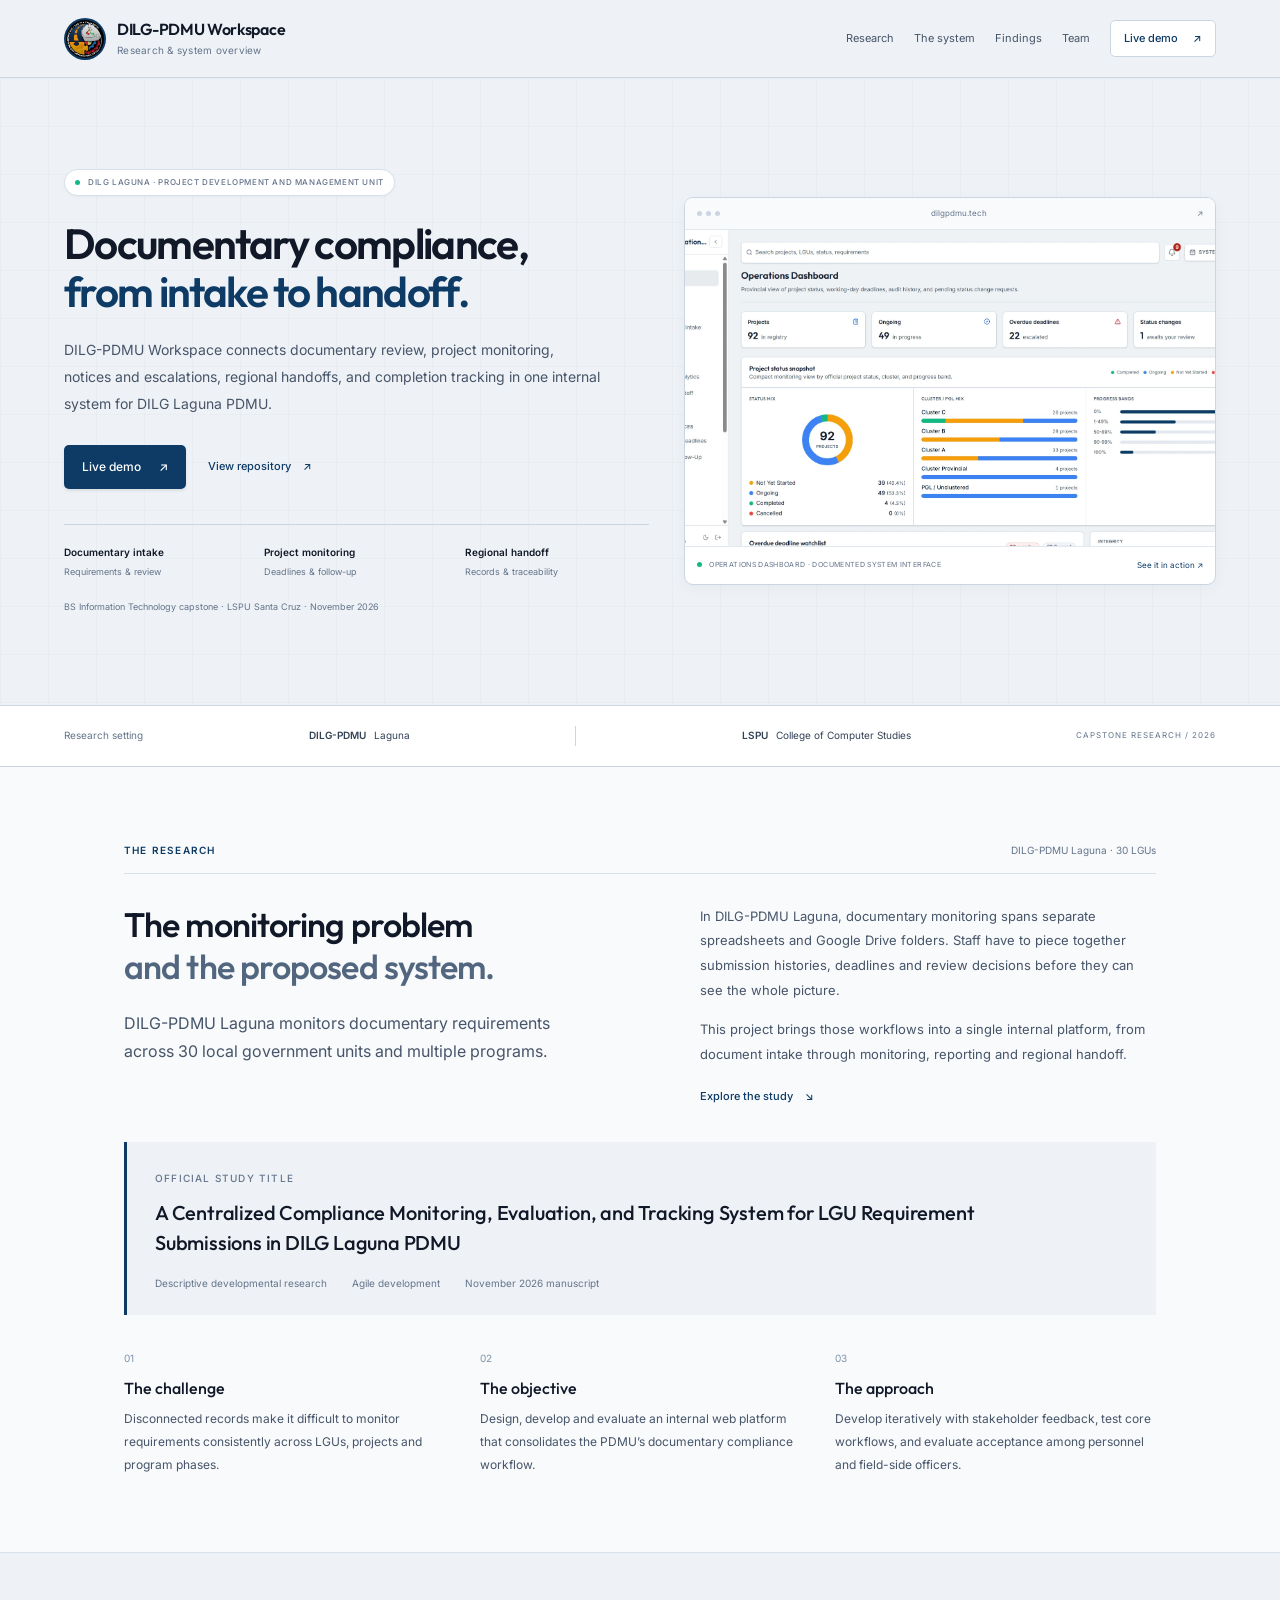
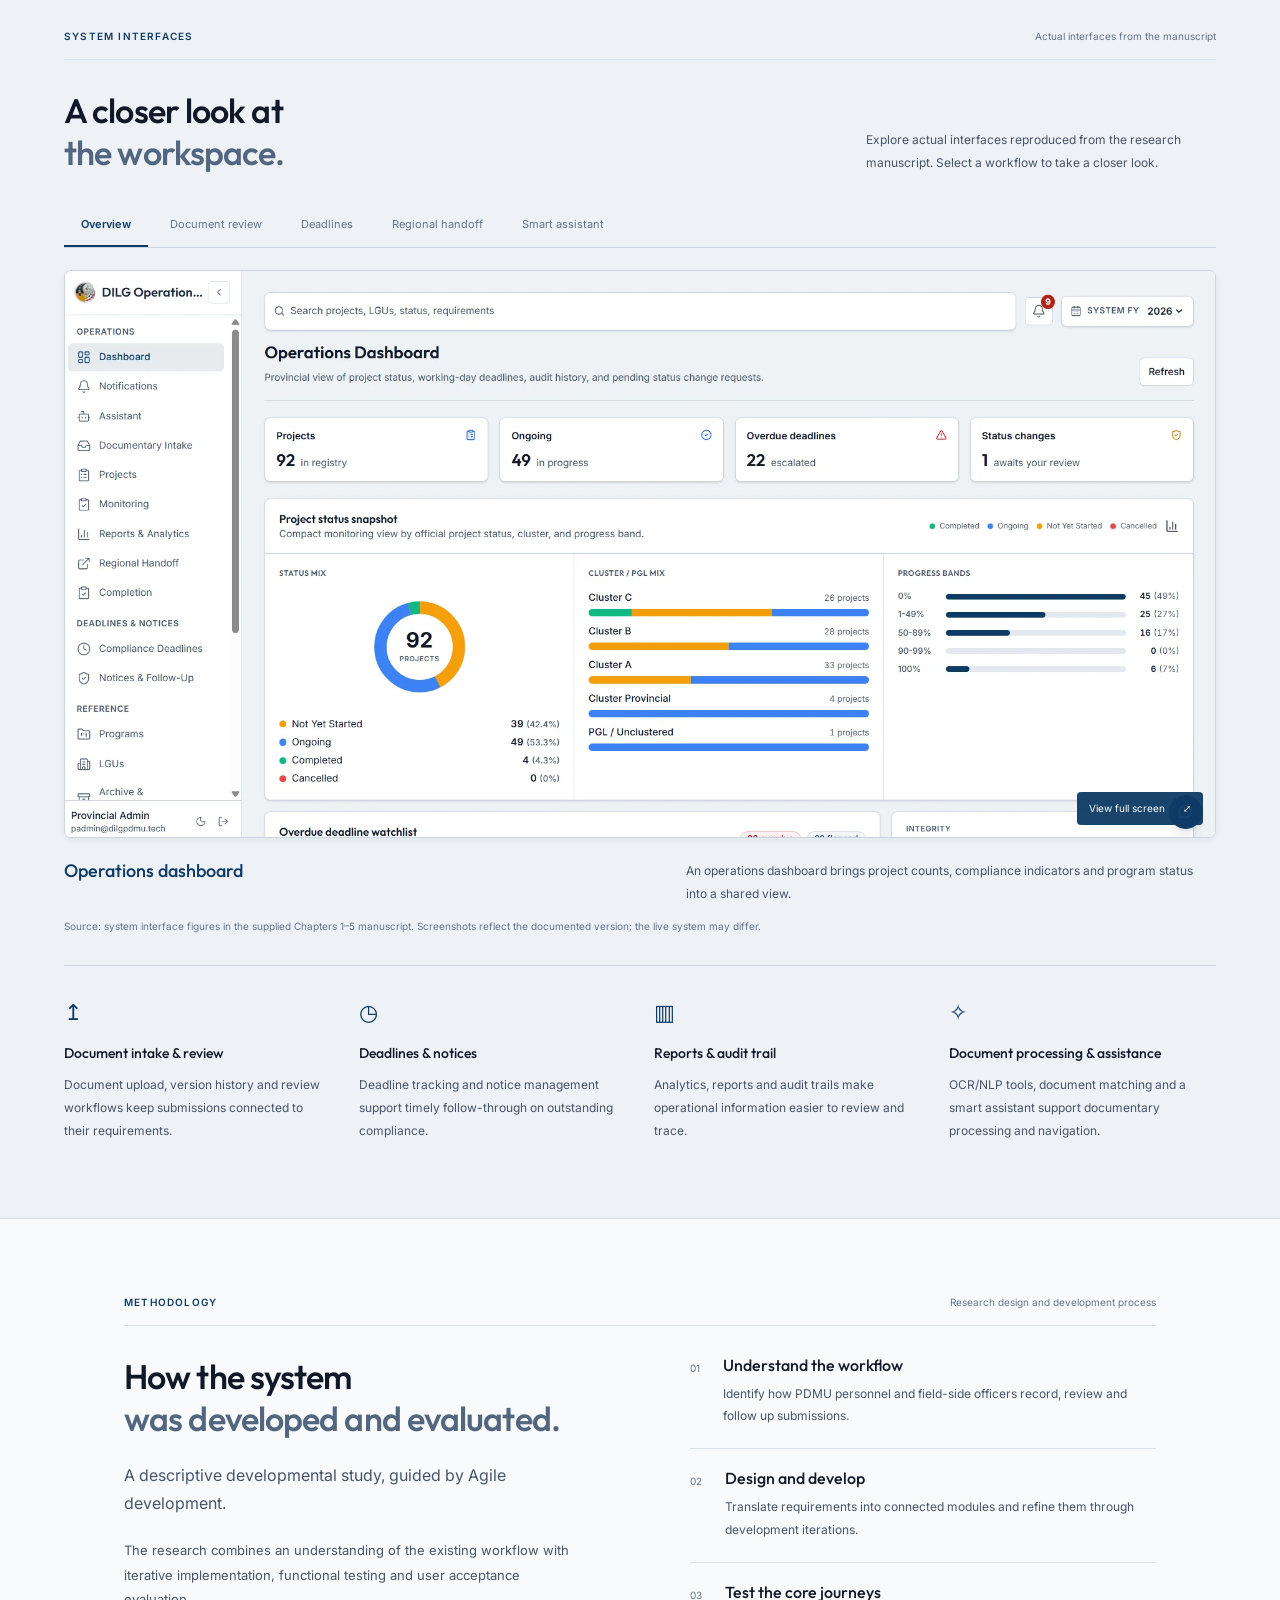
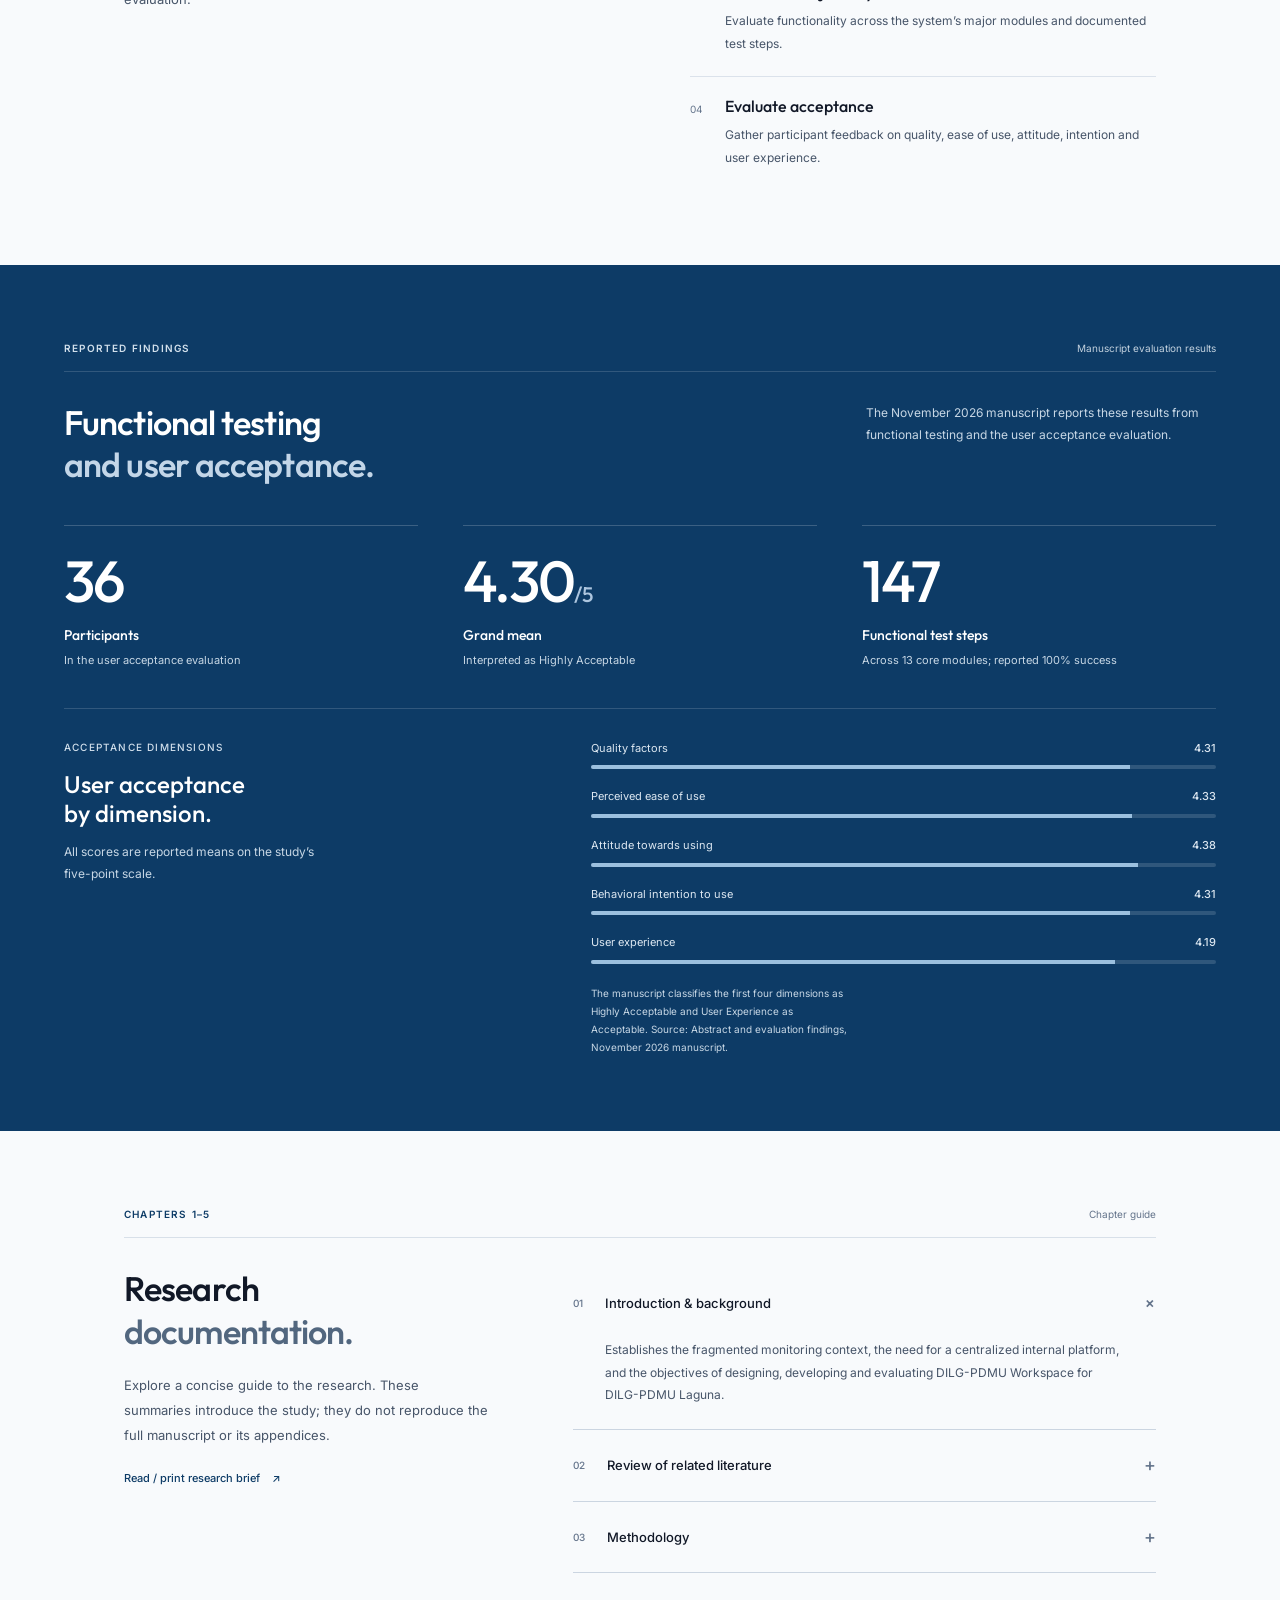
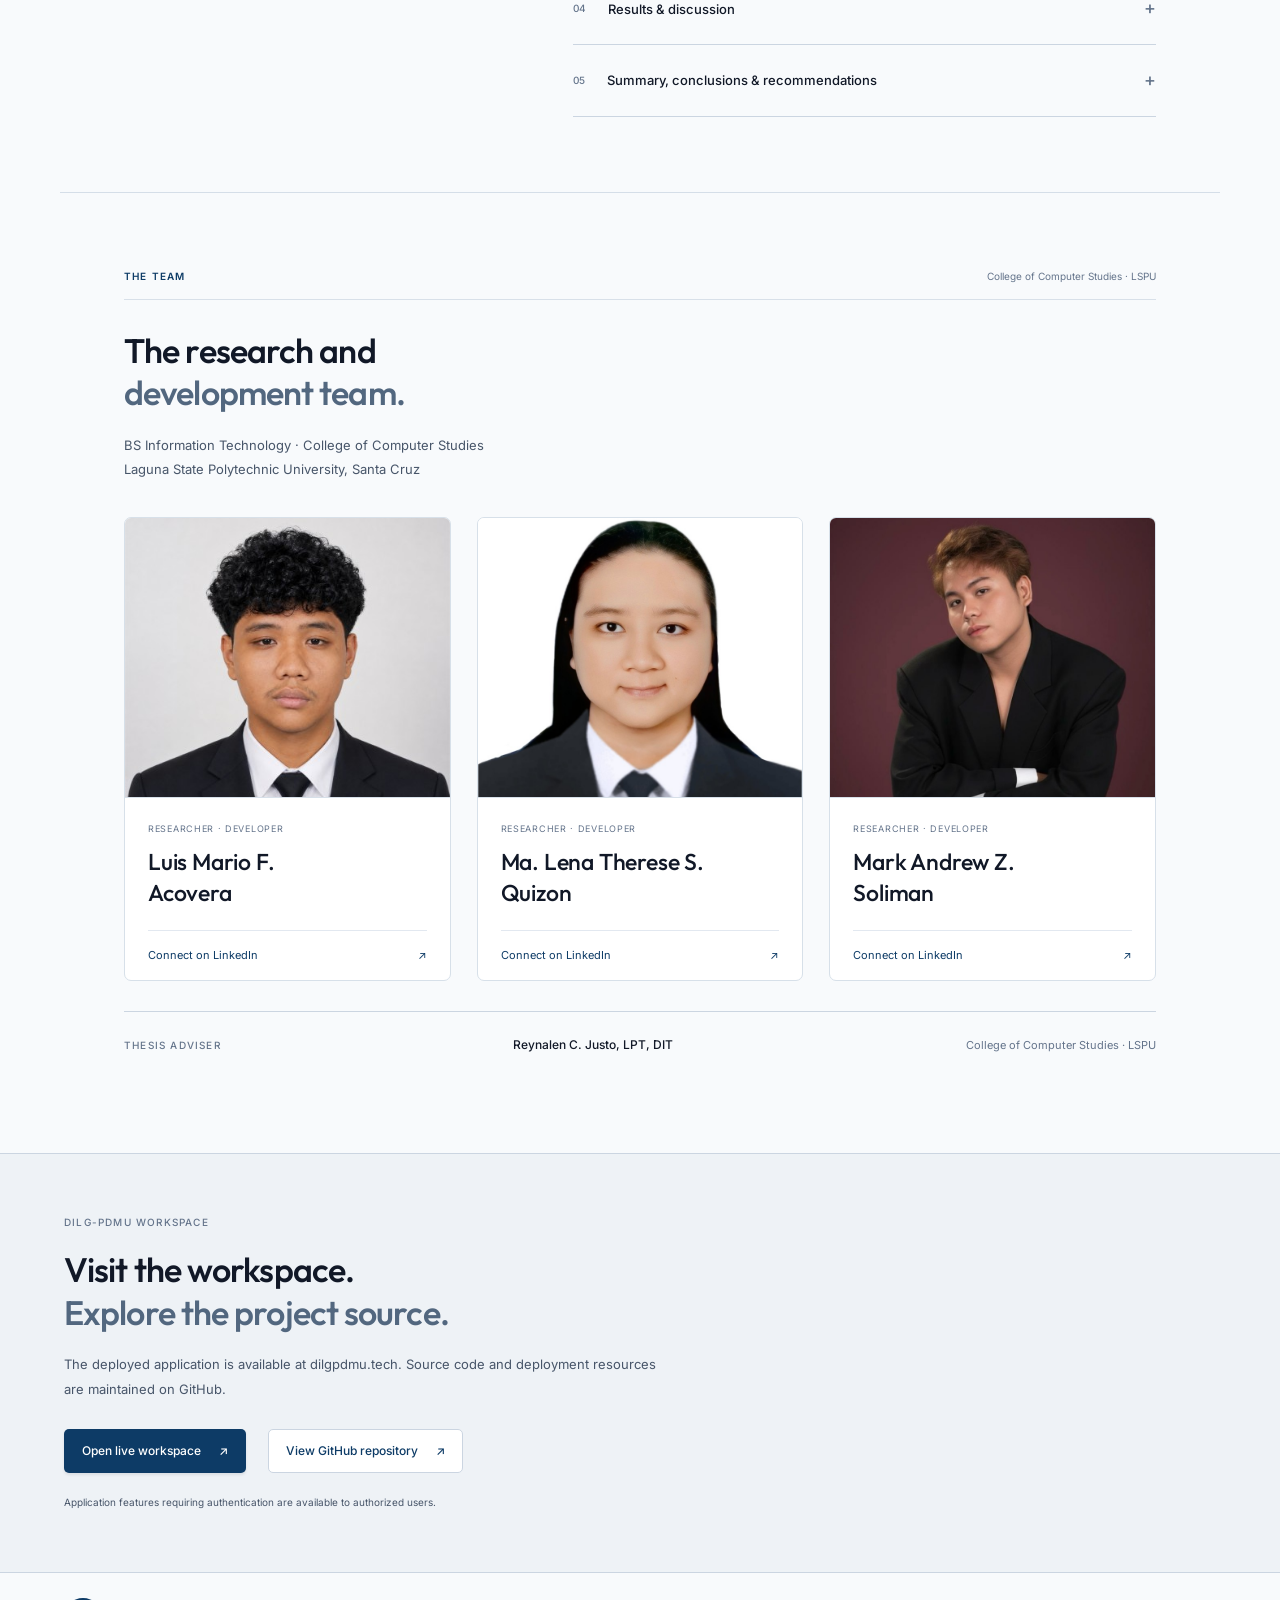
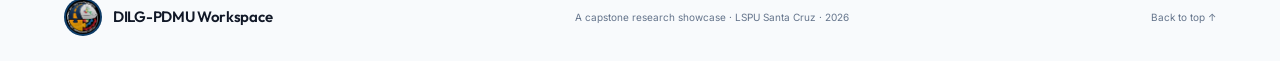
==== commit d9625f4c: "Clarify research showcase demo and repository links" ====
--- a/index.html
+++ b/index.html
@@ -1,20 +1,20 @@
-<!doctype html>
-<html lang="en">
-<head><meta charset="utf-8"><meta name="viewport" content="width=device-width,initial-scale=1"><meta name="theme-color" content="#eef2f6"><meta name="description" content="Internal DILG PDMU workspace for documentary review, project monitoring, notices and escalations, regional handoffs, and completion tracking. Explore the research, system interfaces and development team."><title>DILG-PDMU Workspace | Research & System Overview</title><link rel="icon" href="assets/workspace-logo.png" type="image/png"><link rel="stylesheet" href="style.css"></head>
-<body>
-<a class="skip" href="#main">Skip to content</a>
-<header><a class="brand" href="#" aria-label="DILG-PDMU Workspace home"><img src="assets/workspace-logo.png" alt="" width="42" height="42"><span>DILG-PDMU Workspace<small>Research & system overview</small></span></a><button class="menu-toggle" aria-expanded="false" aria-controls="navigation">Menu <span>＋</span></button><nav id="navigation" aria-label="Main navigation"><a href="#research">Research</a><a href="#experience">The system</a><a href="#findings">Findings</a><a href="#team">Team</a><a class="nav-demo" href="https://dilgpdmu.tech" target="_blank" rel="noopener noreferrer">Live demo <span aria-hidden="true">↗</span></a></nav></header>
-<main id="main">
-<section class="hero"><div class="hero-copy"><p class="eyebrow"><span class="tiny-orbit"></span> DILG LAGUNA · PROJECT DEVELOPMENT AND MANAGEMENT UNIT</p><h1>Documentary compliance,<br><span>from intake to handoff.</span></h1><p class="hero-description">DILG-PDMU Workspace connects documentary review, project monitoring, notices and escalations, regional handoffs, and completion tracking in one internal system for DILG Laguna PDMU.</p><div class="actions"><a class="button primary" href="https://dilgpdmu.tech" target="_blank" rel="noopener noreferrer">Visit the live workspace <span>↗</span></a><a class="text-link" href="#research">Read the research <span>↓</span></a></div><div class="hero-context"><div><strong>Documentary intake</strong><span>Requirements & review</span></div><div><strong>Project monitoring</strong><span>Deadlines & follow-up</span></div><div><strong>Regional handoff</strong><span>Records & traceability</span></div></div><p class="hero-note">BS Information Technology capstone · LSPU Santa Cruz · November 2026</p></div><div class="hero-product"><div class="window-bar"><span class="window-dots"><i></i><i></i><i></i></span><span>dilgpdmu.tech</span><span aria-hidden="true">↗</span></div><img src="assets/dashboard.webp" width="1920" height="1080" alt="DILG-PDMU Workspace operations dashboard showing project overview, compliance indicators and program status, reproduced from the research manuscript" fetchpriority="high"><div class="product-caption"><span><i class="status-dot"></i> OPERATIONS DASHBOARD · DOCUMENTED SYSTEM INTERFACE</span><a href="#experience">See it in action <span>↗</span></a></div></div></section>
-<div class="institution-strip"><span>Research setting</span><div>DILG-PDMU <b>Laguna</b></div><span class="strip-rule"></span><div>LSPU <b>College of Computer Studies</b></div><span class="strip-year">CAPSTONE RESEARCH / 2026</span></div>
-<section id="research" class="section research"><div class="section-top"><p class="eyebrow">THE RESEARCH</p><span>DILG-PDMU Laguna · 30 LGUs</span></div><div class="research-grid"><div><h2>The monitoring problem<br><span>and the proposed system.</span></h2><p class="lead">DILG-PDMU Laguna monitors documentary requirements across 30 local government units and multiple programs.</p></div><div class="research-intro"><p>In DILG-PDMU Laguna, documentary monitoring spans separate spreadsheets and Google Drive folders. Staff have to piece together submission histories, deadlines and review decisions before they can see the whole picture.</p><p>This project brings those workflows into a single internal platform, from document intake through monitoring, reporting and regional handoff.</p><a class="text-link" href="#chapters">Explore the study <span>↘</span></a></div></div><div class="research-title"><span class="eyebrow">OFFICIAL STUDY TITLE</span><h3>A Centralized Compliance Monitoring, Evaluation, and Tracking System for LGU Requirement Submissions in DILG Laguna PDMU</h3><div><span>Descriptive developmental research</span><span>Agile development</span><span>November 2026 manuscript</span></div></div><div class="challenge-grid"><article><span class="item-number">01</span><h3>The challenge</h3><p>Disconnected records make it difficult to monitor requirements consistently across LGUs, projects and program phases.</p></article><article><span class="item-number">02</span><h3>The objective</h3><p>Design, develop and evaluate an internal web platform that consolidates the PDMU’s documentary compliance workflow.</p></article><article><span class="item-number">03</span><h3>The approach</h3><p>Develop iteratively with stakeholder feedback, test core workflows, and evaluate acceptance among personnel and field-side officers.</p></article></div></section>
-<section id="experience" class="section experience"><div class="section-top"><p class="eyebrow">SYSTEM INTERFACES</p><span>Actual interfaces from the manuscript</span></div><div class="experience-heading"><h2>A closer look at<br><span>the workspace.</span></h2><p>Explore actual interfaces reproduced from the research manuscript. Select a workflow to take a closer look.</p></div><div class="tabs" role="tablist" aria-label="System screenshots"><button role="tab" id="tab-dashboard" aria-controls="screen-panel" aria-selected="true" data-screen="dashboard">Overview</button><button role="tab" id="tab-intake" aria-controls="screen-panel" aria-selected="false" tabindex="-1" data-screen="intake">Document review</button><button role="tab" id="tab-deadlines" aria-controls="screen-panel" aria-selected="false" tabindex="-1" data-screen="deadlines">Deadlines</button><button role="tab" id="tab-handoff" aria-controls="screen-panel" aria-selected="false" tabindex="-1" data-screen="handoff">Regional handoff</button><button role="tab" id="tab-assistant" aria-controls="screen-panel" aria-selected="false" tabindex="-1" data-screen="assistant">Smart assistant</button></div><div id="screen-panel" role="tabpanel" aria-labelledby="tab-dashboard" tabindex="0"><button class="screen-zoom" aria-label="Enlarge dashboard screenshot"><img id="system-screen" src="assets/dashboard.webp" alt="Operations dashboard interface from the DILG-PDMU Workspace research manuscript" loading="lazy"><span class="zoom-label">View full screen <span>⤢</span></span></button><div class="screen-caption"><h3 id="screen-title">Operations dashboard</h3><p id="screen-description">An operations dashboard brings project counts, compliance indicators and program status into a shared view.</p></div></div><p class="source-note">Source: system interface figures in the supplied Chapters 1–5 manuscript. Screenshots reflect the documented version; the live system may differ.</p>
-<div class="features"><article><span class="feature-icon">↥</span><h3>Document intake & review</h3><p>Document upload, version history and review workflows keep submissions connected to their requirements.</p></article><article><span class="feature-icon">◷</span><h3>Deadlines & notices</h3><p>Deadline tracking and notice management support timely follow-through on outstanding compliance.</p></article><article><span class="feature-icon">▥</span><h3>Reports & audit trail</h3><p>Analytics, reports and audit trails make operational information easier to review and trace.</p></article><article><span class="feature-icon">✧</span><h3>Document processing & assistance</h3><p>OCR/NLP tools, document matching and a smart assistant support documentary processing and navigation.</p></article></div></section>
-<section class="section methodology" id="methodology"><div class="section-top"><p class="eyebrow">METHODOLOGY</p><span>Research design and development process</span></div><div class="method-grid"><div><h2>How the system<br><span>was developed and evaluated.</span></h2><p class="lead">A descriptive developmental study, guided by Agile development.</p><p>The research combines an understanding of the existing workflow with iterative implementation, functional testing and user acceptance evaluation.</p></div><ol class="method-steps"><li><span>01</span><div><h3>Understand the workflow</h3><p>Identify how PDMU personnel and field-side officers record, review and follow up submissions.</p></div></li><li><span>02</span><div><h3>Design and develop</h3><p>Translate requirements into connected modules and refine them through development iterations.</p></div></li><li><span>03</span><div><h3>Test the core journeys</h3><p>Evaluate functionality across the system’s major modules and documented test steps.</p></div></li><li><span>04</span><div><h3>Evaluate acceptance</h3><p>Gather participant feedback on quality, ease of use, attitude, intention and user experience.</p></div></li></ol></div></section>
-<section id="findings" class="section findings"><div class="section-top"><p class="eyebrow">REPORTED FINDINGS</p><span>Manuscript evaluation results</span></div><div class="findings-heading"><h2>Functional testing<br><span>and user acceptance.</span></h2><p>The November 2026 manuscript reports these results from functional testing and the user acceptance evaluation.</p></div><div class="metrics"><article><strong>36</strong><h3>Participants</h3><p>In the user acceptance evaluation</p></article><article><strong>4.30<span>/5</span></strong><h3>Grand mean</h3><p>Interpreted as Highly Acceptable</p></article><article><strong>147</strong><h3>Functional test steps</h3><p>Across 13 core modules; reported 100% success</p></article></div><div class="ratings"><div><p class="eyebrow">ACCEPTANCE DIMENSIONS</p><h3>User acceptance<br>by dimension.</h3><p>All scores are reported means on the study’s five-point scale.</p></div><div class="rating-bars"><div class="rating" style="--score:86.2%"><span>Quality factors</span><b>4.31</b><i></i></div><div class="rating" style="--score:86.6%"><span>Perceived ease of use</span><b>4.33</b><i></i></div><div class="rating" style="--score:87.6%"><span>Attitude towards using</span><b>4.38</b><i></i></div><div class="rating" style="--score:86.2%"><span>Behavioral intention to use</span><b>4.31</b><i></i></div><div class="rating" style="--score:83.8%"><span>User experience</span><b>4.19</b><i></i></div><p class="source-note">The manuscript classifies the first four dimensions as Highly Acceptable and User Experience as Acceptable. Source: Abstract and evaluation findings, November 2026 manuscript.</p></div></div></section>
-<section id="chapters" class="section chapters"><div class="section-top"><p class="eyebrow">CHAPTERS 1–5</p><span>Chapter guide</span></div><div class="chapter-layout"><div><h2>Research<br><span>documentation.</span></h2><p>Explore a concise guide to the research. These summaries introduce the study; they do not reproduce the full manuscript or its appendices.</p><a class="text-link" href="research-brief.html" target="_blank" rel="noopener">Read / print research brief <span>↗</span></a></div><div class="chapter-list"><details open><summary><span>01</span>Introduction & background<i>+</i></summary><p>Establishes the fragmented monitoring context, the need for a centralized internal platform, and the objectives of designing, developing and evaluating DILG-PDMU Workspace for DILG-PDMU Laguna.</p></details><details><summary><span>02</span>Review of related literature<i>+</i></summary><p>Examines related work in compliance monitoring, document management and government information systems to situate the project and its intended contribution.</p></details><details><summary><span>03</span>Methodology<i>+</i></summary><p>Describes the developmental research approach, Agile development, system architecture, functional testing and the evaluation of user acceptance.</p></details><details><summary><span>04</span>Results & discussion<i>+</i></summary><p>Presents the implemented interfaces and workflows alongside functional testing and participant evaluation. The abstract reports 147 successful test steps and an acceptance grand mean of 4.30.</p></details><details><summary><span>05</span>Summary, conclusions & recommendations<i>+</i></summary><p>Brings together the study’s development and evaluation outcomes and discusses directions for continued refinement and use.</p></details></div></div></section>
-<section id="team" class="section team"><div class="section-top"><p class="eyebrow">THE TEAM</p><span>College of Computer Studies · LSPU</span></div><h2>The research and<br><span>development team.</span></h2><p class="team-intro">BS Information Technology · College of Computer Studies<br>Laguna State Polytechnic University, Santa Cruz</p><div class="team-grid"><a href="https://www.linkedin.com/in/lmacovera/" target="_blank" rel="noopener noreferrer" class="person"><img class="portrait acovera" src="assets/acovera.png" alt="Portrait of Luis Mario F. Acovera" width="400" height="400" loading="lazy"><span class="person-role">RESEARCHER · DEVELOPER</span><h3>Luis Mario F.<br>Acovera</h3><span class="person-link">Connect on LinkedIn <b>↗</b></span></a><a href="https://www.linkedin.com/in/lena-therese-quizon/" target="_blank" rel="noopener noreferrer" class="person"><img class="portrait quizon" src="assets/quizon.png" alt="Portrait of Ma. Lena Therese S. Quizon" width="400" height="400" loading="lazy"><span class="person-role">RESEARCHER · DEVELOPER</span><h3>Ma. Lena Therese S.<br>Quizon</h3><span class="person-link">Connect on LinkedIn <b>↗</b></span></a><a href="https://www.linkedin.com/in/markandrewsoliman/" target="_blank" rel="noopener noreferrer" class="person"><img class="portrait soliman" src="assets/soliman.png" alt="Portrait of Mark Andrew Z. Soliman" width="400" height="400" loading="lazy"><span class="person-role">RESEARCHER · DEVELOPER</span><h3>Mark Andrew Z.<br>Soliman</h3><span class="person-link">Connect on LinkedIn <b>↗</b></span></a></div><div class="adviser"><span class="eyebrow">THESIS ADVISER</span><strong>Reynalen C. Justo, LPT, DIT</strong><span>College of Computer Studies · LSPU</span></div></section>
-<section class="closing"><p class="eyebrow">DILG-PDMU WORKSPACE</p><h2>Visit the workspace.<br><span>Explore the project source.</span></h2><p>The deployed application is available at dilgpdmu.tech. Source code and deployment resources are maintained on GitHub.</p><div class="actions"><a class="button primary" href="https://dilgpdmu.tech" target="_blank" rel="noopener noreferrer">Open live workspace <span>↗</span></a><a class="button secondary" href="https://github.com/1nonlylemm/DILG-PDMU-Workspace" target="_blank" rel="noopener noreferrer">View GitHub repository <span>↗</span></a></div><p class="closing-note">Application features requiring authentication are available to authorized users.</p></section>
-</main><footer><a href="#" class="brand"><img src="assets/workspace-logo.png" alt="" width="38" height="38">DILG-PDMU Workspace</a><p>A capstone research showcase · LSPU Santa Cruz · 2026</p><a href="#main">Back to top ↑</a></footer>
-<dialog id="image-dialog" aria-label="Expanded system screenshot"><button class="dialog-close" aria-label="Close expanded screenshot">Close ×</button><img alt=""><p></p></dialog><script src="script.js"></script>
-</body></html>
+<!doctype html>
+<html lang="en">
+<head><meta charset="utf-8"><meta name="viewport" content="width=device-width,initial-scale=1"><meta name="theme-color" content="#eef2f6"><meta name="description" content="Internal DILG PDMU workspace for documentary review, project monitoring, notices and escalations, regional handoffs, and completion tracking. Explore the research, system interfaces and development team."><title>DILG-PDMU Workspace | Research & System Overview</title><link rel="icon" href="assets/workspace-logo.png" type="image/png"><link rel="stylesheet" href="style.css?v=workspace-20261105"></head>
+<body>
+<a class="skip" href="#main">Skip to content</a>
+<header><a class="brand" href="#" aria-label="DILG-PDMU Workspace home"><img src="assets/workspace-logo.png" alt="" width="42" height="42"><span>DILG-PDMU Workspace<small>Research & system overview</small></span></a><button class="menu-toggle" aria-expanded="false" aria-controls="navigation">Menu <span>＋</span></button><nav id="navigation" aria-label="Main navigation"><a href="#research">Research</a><a href="#experience">The system</a><a href="#findings">Findings</a><a href="#team">Team</a><a class="nav-demo" href="https://dilgpdmu.tech" target="_blank" rel="noopener noreferrer">Live demo <span aria-hidden="true">↗</span></a></nav></header>
+<main id="main">
+<section class="hero"><div class="hero-copy"><p class="eyebrow"><span class="tiny-orbit"></span> DILG LAGUNA · PROJECT DEVELOPMENT AND MANAGEMENT UNIT</p><h1>Documentary compliance,<br><span>from intake to handoff.</span></h1><p class="hero-description">DILG-PDMU Workspace connects documentary review, project monitoring, notices and escalations, regional handoffs, and completion tracking in one internal system for DILG Laguna PDMU.</p><div class="actions"><a class="button primary" href="https://dilgpdmu.tech" target="_blank" rel="noopener noreferrer">Live demo <span>↗</span></a><a class="text-link" href="https://github.com/1nonlylemm/DILG-PDMU-Workspace" target="_blank" rel="noopener noreferrer">View repository <span>↗</span></a></div><div class="hero-context"><div><strong>Documentary intake</strong><span>Requirements & review</span></div><div><strong>Project monitoring</strong><span>Deadlines & follow-up</span></div><div><strong>Regional handoff</strong><span>Records & traceability</span></div></div><p class="hero-note">BS Information Technology capstone · LSPU Santa Cruz · November 2026</p></div><div class="hero-product"><div class="window-bar"><span class="window-dots"><i></i><i></i><i></i></span><span>dilgpdmu.tech</span><span aria-hidden="true">↗</span></div><img src="assets/dashboard.webp" width="1920" height="1080" alt="DILG-PDMU Workspace operations dashboard showing project overview, compliance indicators and program status, reproduced from the research manuscript" fetchpriority="high"><div class="product-caption"><span><i class="status-dot"></i> OPERATIONS DASHBOARD · DOCUMENTED SYSTEM INTERFACE</span><a href="#experience">See it in action <span>↗</span></a></div></div></section>
+<div class="institution-strip"><span>Research setting</span><div>DILG-PDMU <b>Laguna</b></div><span class="strip-rule"></span><div>LSPU <b>College of Computer Studies</b></div><span class="strip-year">CAPSTONE RESEARCH / 2026</span></div>
+<section id="research" class="section research"><div class="section-top"><p class="eyebrow">THE RESEARCH</p><span>DILG-PDMU Laguna · 30 LGUs</span></div><div class="research-grid"><div><h2>The monitoring problem<br><span>and the proposed system.</span></h2><p class="lead">DILG-PDMU Laguna monitors documentary requirements across 30 local government units and multiple programs.</p></div><div class="research-intro"><p>In DILG-PDMU Laguna, documentary monitoring spans separate spreadsheets and Google Drive folders. Staff have to piece together submission histories, deadlines and review decisions before they can see the whole picture.</p><p>This project brings those workflows into a single internal platform, from document intake through monitoring, reporting and regional handoff.</p><a class="text-link" href="#chapters">Explore the study <span>↘</span></a></div></div><div class="research-title"><span class="eyebrow">OFFICIAL STUDY TITLE</span><h3>A Centralized Compliance Monitoring, Evaluation, and Tracking System for LGU Requirement Submissions in DILG Laguna PDMU</h3><div><span>Descriptive developmental research</span><span>Agile development</span><span>November 2026 manuscript</span></div></div><div class="challenge-grid"><article><span class="item-number">01</span><h3>The challenge</h3><p>Disconnected records make it difficult to monitor requirements consistently across LGUs, projects and program phases.</p></article><article><span class="item-number">02</span><h3>The objective</h3><p>Design, develop and evaluate an internal web platform that consolidates the PDMU’s documentary compliance workflow.</p></article><article><span class="item-number">03</span><h3>The approach</h3><p>Develop iteratively with stakeholder feedback, test core workflows, and evaluate acceptance among personnel and field-side officers.</p></article></div></section>
+<section id="experience" class="section experience"><div class="section-top"><p class="eyebrow">SYSTEM INTERFACES</p><span>Actual interfaces from the manuscript</span></div><div class="experience-heading"><h2>A closer look at<br><span>the workspace.</span></h2><p>Explore actual interfaces reproduced from the research manuscript. Select a workflow to take a closer look.</p></div><div class="tabs" role="tablist" aria-label="System screenshots"><button role="tab" id="tab-dashboard" aria-controls="screen-panel" aria-selected="true" data-screen="dashboard">Overview</button><button role="tab" id="tab-intake" aria-controls="screen-panel" aria-selected="false" tabindex="-1" data-screen="intake">Document review</button><button role="tab" id="tab-deadlines" aria-controls="screen-panel" aria-selected="false" tabindex="-1" data-screen="deadlines">Deadlines</button><button role="tab" id="tab-handoff" aria-controls="screen-panel" aria-selected="false" tabindex="-1" data-screen="handoff">Regional handoff</button><button role="tab" id="tab-assistant" aria-controls="screen-panel" aria-selected="false" tabindex="-1" data-screen="assistant">Smart assistant</button></div><div id="screen-panel" role="tabpanel" aria-labelledby="tab-dashboard" tabindex="0"><button class="screen-zoom" aria-label="Enlarge dashboard screenshot"><img id="system-screen" src="assets/dashboard.webp" alt="Operations dashboard interface from the DILG-PDMU Workspace research manuscript" loading="lazy"><span class="zoom-label">View full screen <span>⤢</span></span></button><div class="screen-caption"><h3 id="screen-title">Operations dashboard</h3><p id="screen-description">An operations dashboard brings project counts, compliance indicators and program status into a shared view.</p></div></div><p class="source-note">Source: system interface figures in the supplied Chapters 1–5 manuscript. Screenshots reflect the documented version; the live system may differ.</p>
+<div class="features"><article><span class="feature-icon">↥</span><h3>Document intake & review</h3><p>Document upload, version history and review workflows keep submissions connected to their requirements.</p></article><article><span class="feature-icon">◷</span><h3>Deadlines & notices</h3><p>Deadline tracking and notice management support timely follow-through on outstanding compliance.</p></article><article><span class="feature-icon">▥</span><h3>Reports & audit trail</h3><p>Analytics, reports and audit trails make operational information easier to review and trace.</p></article><article><span class="feature-icon">✧</span><h3>Document processing & assistance</h3><p>OCR/NLP tools, document matching and a smart assistant support documentary processing and navigation.</p></article></div></section>
+<section class="section methodology" id="methodology"><div class="section-top"><p class="eyebrow">METHODOLOGY</p><span>Research design and development process</span></div><div class="method-grid"><div><h2>How the system<br><span>was developed and evaluated.</span></h2><p class="lead">A descriptive developmental study, guided by Agile development.</p><p>The research combines an understanding of the existing workflow with iterative implementation, functional testing and user acceptance evaluation.</p></div><ol class="method-steps"><li><span>01</span><div><h3>Understand the workflow</h3><p>Identify how PDMU personnel and field-side officers record, review and follow up submissions.</p></div></li><li><span>02</span><div><h3>Design and develop</h3><p>Translate requirements into connected modules and refine them through development iterations.</p></div></li><li><span>03</span><div><h3>Test the core journeys</h3><p>Evaluate functionality across the system’s major modules and documented test steps.</p></div></li><li><span>04</span><div><h3>Evaluate acceptance</h3><p>Gather participant feedback on quality, ease of use, attitude, intention and user experience.</p></div></li></ol></div></section>
+<section id="findings" class="section findings"><div class="section-top"><p class="eyebrow">REPORTED FINDINGS</p><span>Manuscript evaluation results</span></div><div class="findings-heading"><h2>Functional testing<br><span>and user acceptance.</span></h2><p>The November 2026 manuscript reports these results from functional testing and the user acceptance evaluation.</p></div><div class="metrics"><article><strong>36</strong><h3>Participants</h3><p>In the user acceptance evaluation</p></article><article><strong>4.30<span>/5</span></strong><h3>Grand mean</h3><p>Interpreted as Highly Acceptable</p></article><article><strong>147</strong><h3>Functional test steps</h3><p>Across 13 core modules; reported 100% success</p></article></div><div class="ratings"><div><p class="eyebrow">ACCEPTANCE DIMENSIONS</p><h3>User acceptance<br>by dimension.</h3><p>All scores are reported means on the study’s five-point scale.</p></div><div class="rating-bars"><div class="rating" style="--score:86.2%"><span>Quality factors</span><b>4.31</b><i></i></div><div class="rating" style="--score:86.6%"><span>Perceived ease of use</span><b>4.33</b><i></i></div><div class="rating" style="--score:87.6%"><span>Attitude towards using</span><b>4.38</b><i></i></div><div class="rating" style="--score:86.2%"><span>Behavioral intention to use</span><b>4.31</b><i></i></div><div class="rating" style="--score:83.8%"><span>User experience</span><b>4.19</b><i></i></div><p class="source-note">The manuscript classifies the first four dimensions as Highly Acceptable and User Experience as Acceptable. Source: Abstract and evaluation findings, November 2026 manuscript.</p></div></div></section>
+<section id="chapters" class="section chapters"><div class="section-top"><p class="eyebrow">CHAPTERS 1–5</p><span>Chapter guide</span></div><div class="chapter-layout"><div><h2>Research<br><span>documentation.</span></h2><p>Explore a concise guide to the research. These summaries introduce the study; they do not reproduce the full manuscript or its appendices.</p><a class="text-link" href="research-brief.html" target="_blank" rel="noopener">Read / print research brief <span>↗</span></a></div><div class="chapter-list"><details open><summary><span>01</span>Introduction & background<i>+</i></summary><p>Establishes the fragmented monitoring context, the need for a centralized internal platform, and the objectives of designing, developing and evaluating DILG-PDMU Workspace for DILG-PDMU Laguna.</p></details><details><summary><span>02</span>Review of related literature<i>+</i></summary><p>Examines related work in compliance monitoring, document management and government information systems to situate the project and its intended contribution.</p></details><details><summary><span>03</span>Methodology<i>+</i></summary><p>Describes the developmental research approach, Agile development, system architecture, functional testing and the evaluation of user acceptance.</p></details><details><summary><span>04</span>Results & discussion<i>+</i></summary><p>Presents the implemented interfaces and workflows alongside functional testing and participant evaluation. The abstract reports 147 successful test steps and an acceptance grand mean of 4.30.</p></details><details><summary><span>05</span>Summary, conclusions & recommendations<i>+</i></summary><p>Brings together the study’s development and evaluation outcomes and discusses directions for continued refinement and use.</p></details></div></div></section>
+<section id="team" class="section team"><div class="section-top"><p class="eyebrow">THE TEAM</p><span>College of Computer Studies · LSPU</span></div><h2>The research and<br><span>development team.</span></h2><p class="team-intro">BS Information Technology · College of Computer Studies<br>Laguna State Polytechnic University, Santa Cruz</p><div class="team-grid"><a href="https://www.linkedin.com/in/lmacovera/" target="_blank" rel="noopener noreferrer" class="person"><img class="portrait acovera" src="assets/acovera.png" alt="Portrait of Luis Mario F. Acovera" width="400" height="400" loading="lazy"><span class="person-role">RESEARCHER · DEVELOPER</span><h3>Luis Mario F.<br>Acovera</h3><span class="person-link">Connect on LinkedIn <b>↗</b></span></a><a href="https://www.linkedin.com/in/lena-therese-quizon/" target="_blank" rel="noopener noreferrer" class="person"><img class="portrait quizon" src="assets/quizon.png" alt="Portrait of Ma. Lena Therese S. Quizon" width="400" height="400" loading="lazy"><span class="person-role">RESEARCHER · DEVELOPER</span><h3>Ma. Lena Therese S.<br>Quizon</h3><span class="person-link">Connect on LinkedIn <b>↗</b></span></a><a href="https://www.linkedin.com/in/markandrewsoliman/" target="_blank" rel="noopener noreferrer" class="person"><img class="portrait soliman" src="assets/soliman.png" alt="Portrait of Mark Andrew Z. Soliman" width="400" height="400" loading="lazy"><span class="person-role">RESEARCHER · DEVELOPER</span><h3>Mark Andrew Z.<br>Soliman</h3><span class="person-link">Connect on LinkedIn <b>↗</b></span></a></div><div class="adviser"><span class="eyebrow">THESIS ADVISER</span><strong>Reynalen C. Justo, LPT, DIT</strong><span>College of Computer Studies · LSPU</span></div></section>
+<section class="closing"><p class="eyebrow">DILG-PDMU WORKSPACE</p><h2>Visit the workspace.<br><span>Explore the project source.</span></h2><p>The deployed application is available at dilgpdmu.tech. Source code and deployment resources are maintained on GitHub.</p><div class="actions"><a class="button primary" href="https://dilgpdmu.tech" target="_blank" rel="noopener noreferrer">Open live workspace <span>↗</span></a><a class="button secondary" href="https://github.com/1nonlylemm/DILG-PDMU-Workspace" target="_blank" rel="noopener noreferrer">View GitHub repository <span>↗</span></a></div><p class="closing-note">Application features requiring authentication are available to authorized users.</p></section>
+</main><footer><a href="#" class="brand"><img src="assets/workspace-logo.png" alt="" width="38" height="38">DILG-PDMU Workspace</a><p>A capstone research showcase · LSPU Santa Cruz · 2026</p><a href="#main">Back to top ↑</a></footer>
+<dialog id="image-dialog" aria-label="Expanded system screenshot"><button class="dialog-close" aria-label="Close expanded screenshot">Close ×</button><img alt=""><p></p></dialog><script src="script.js?v=workspace-20261105"></script>
+</body></html>
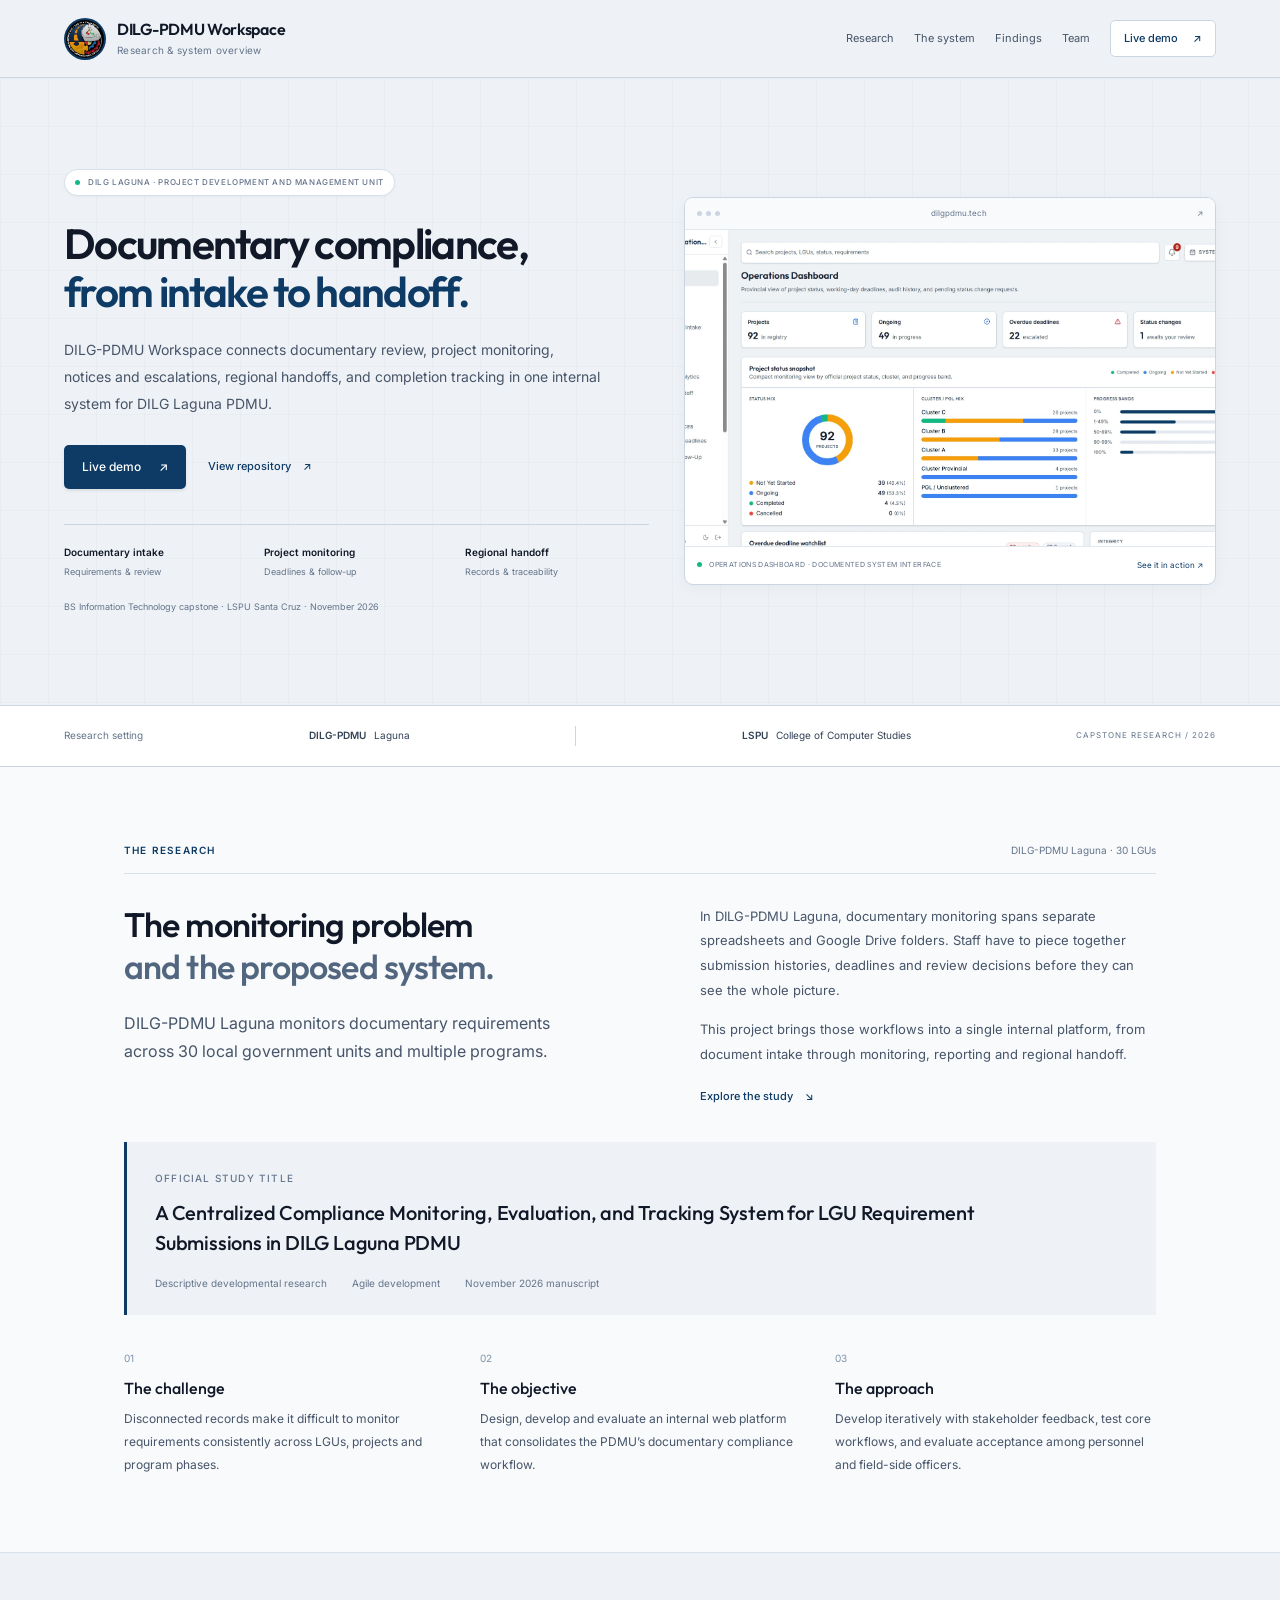
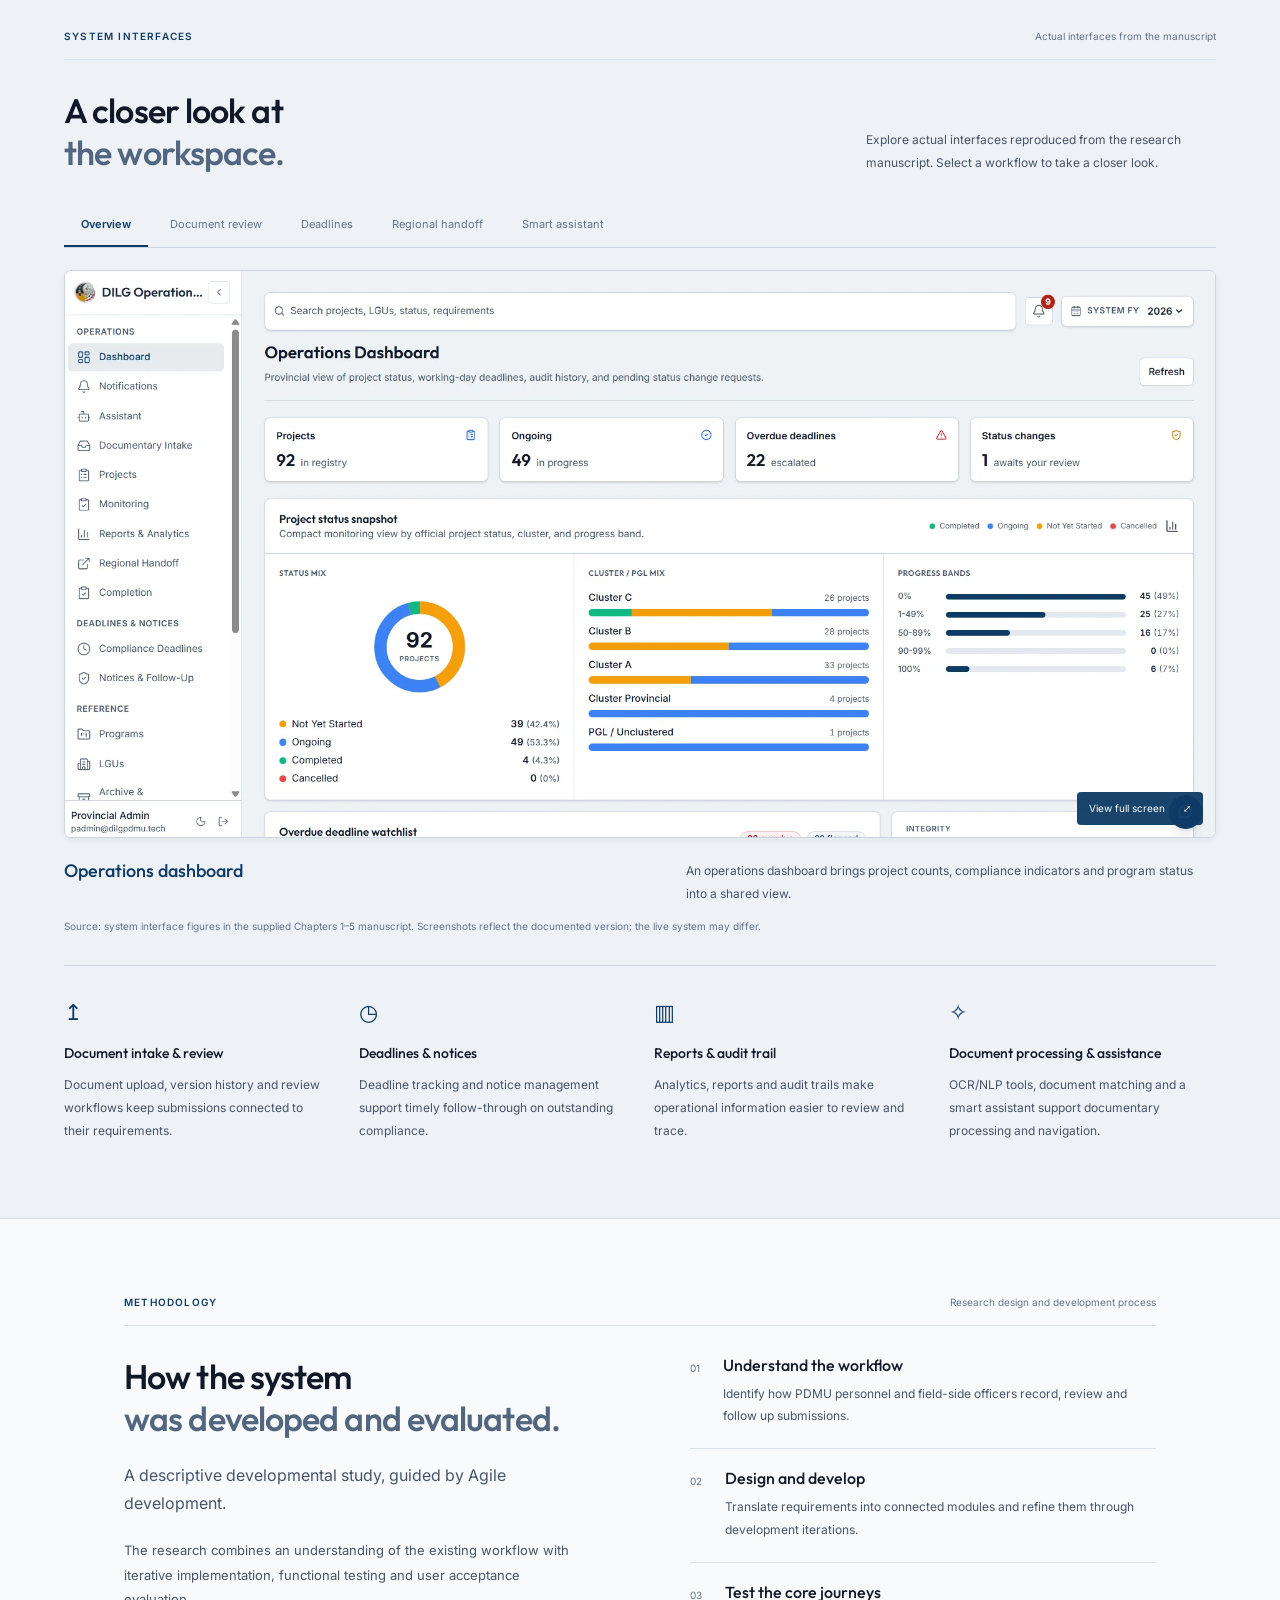
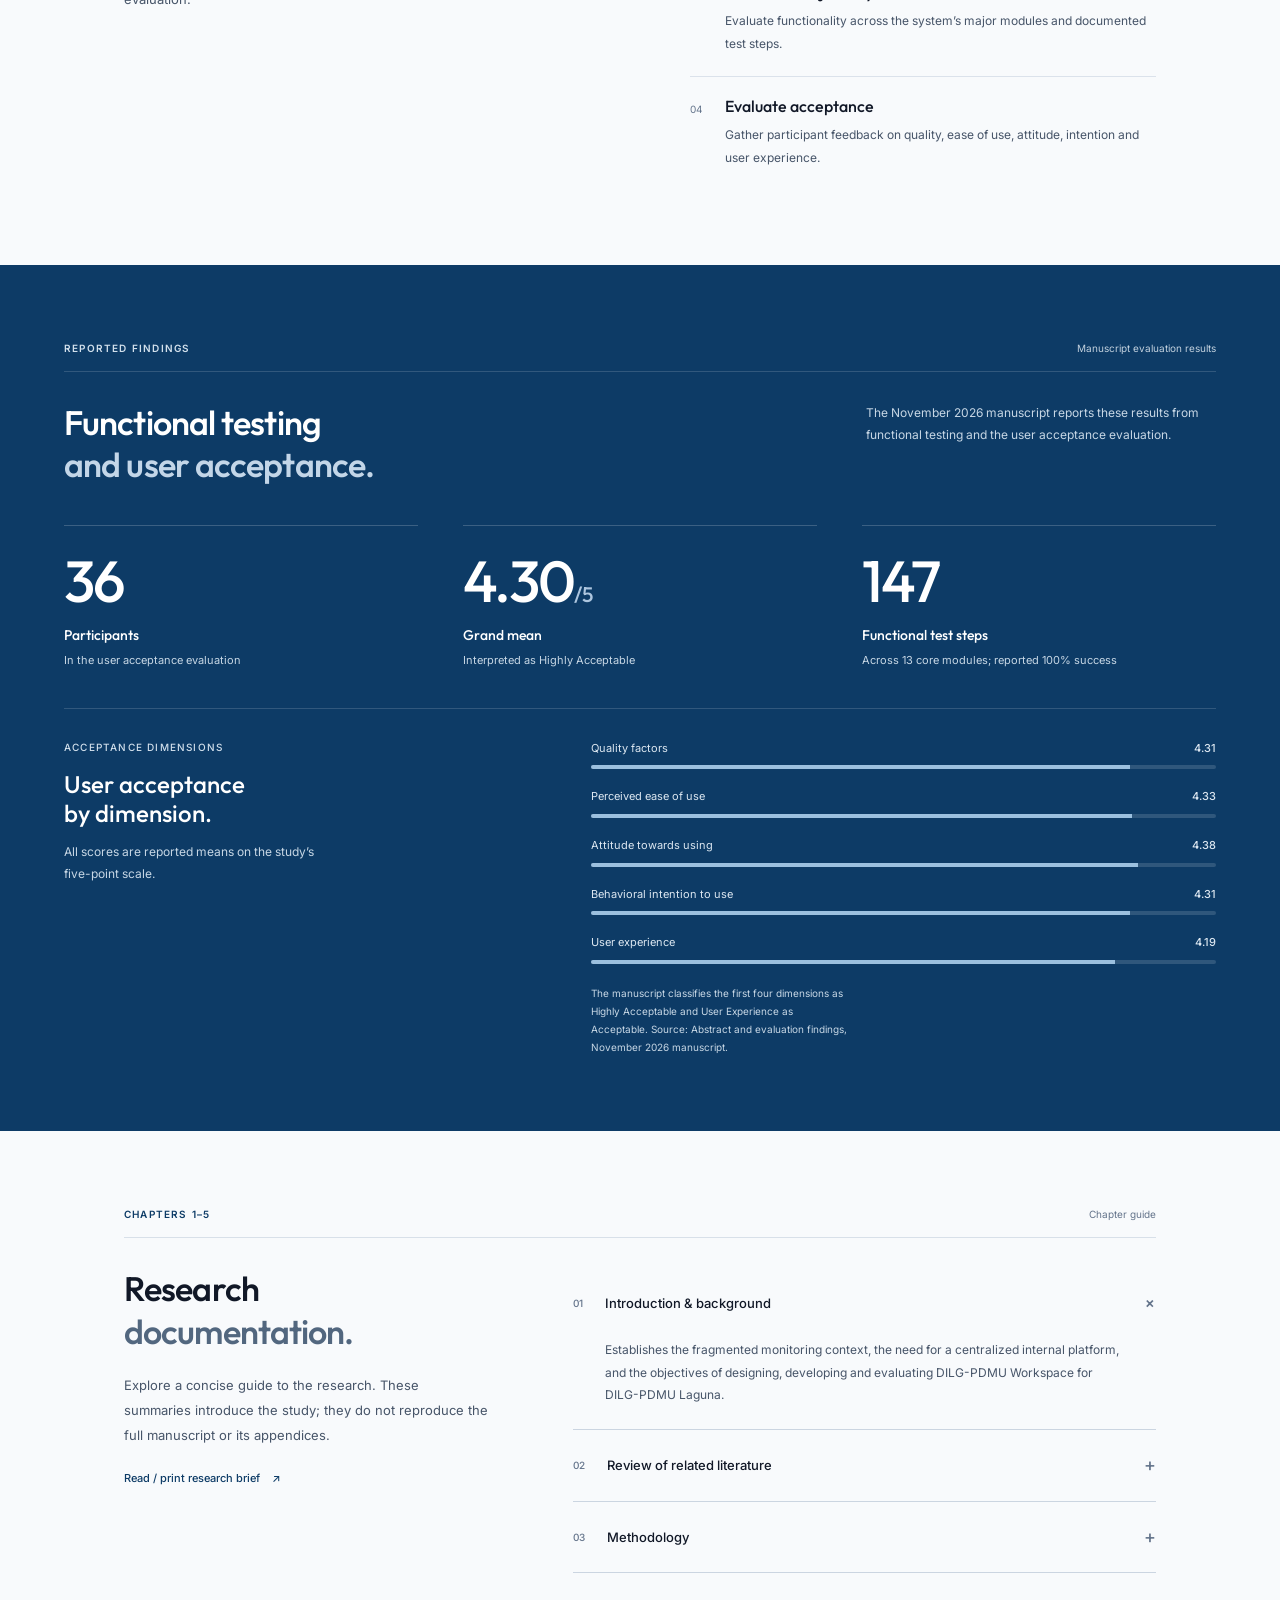
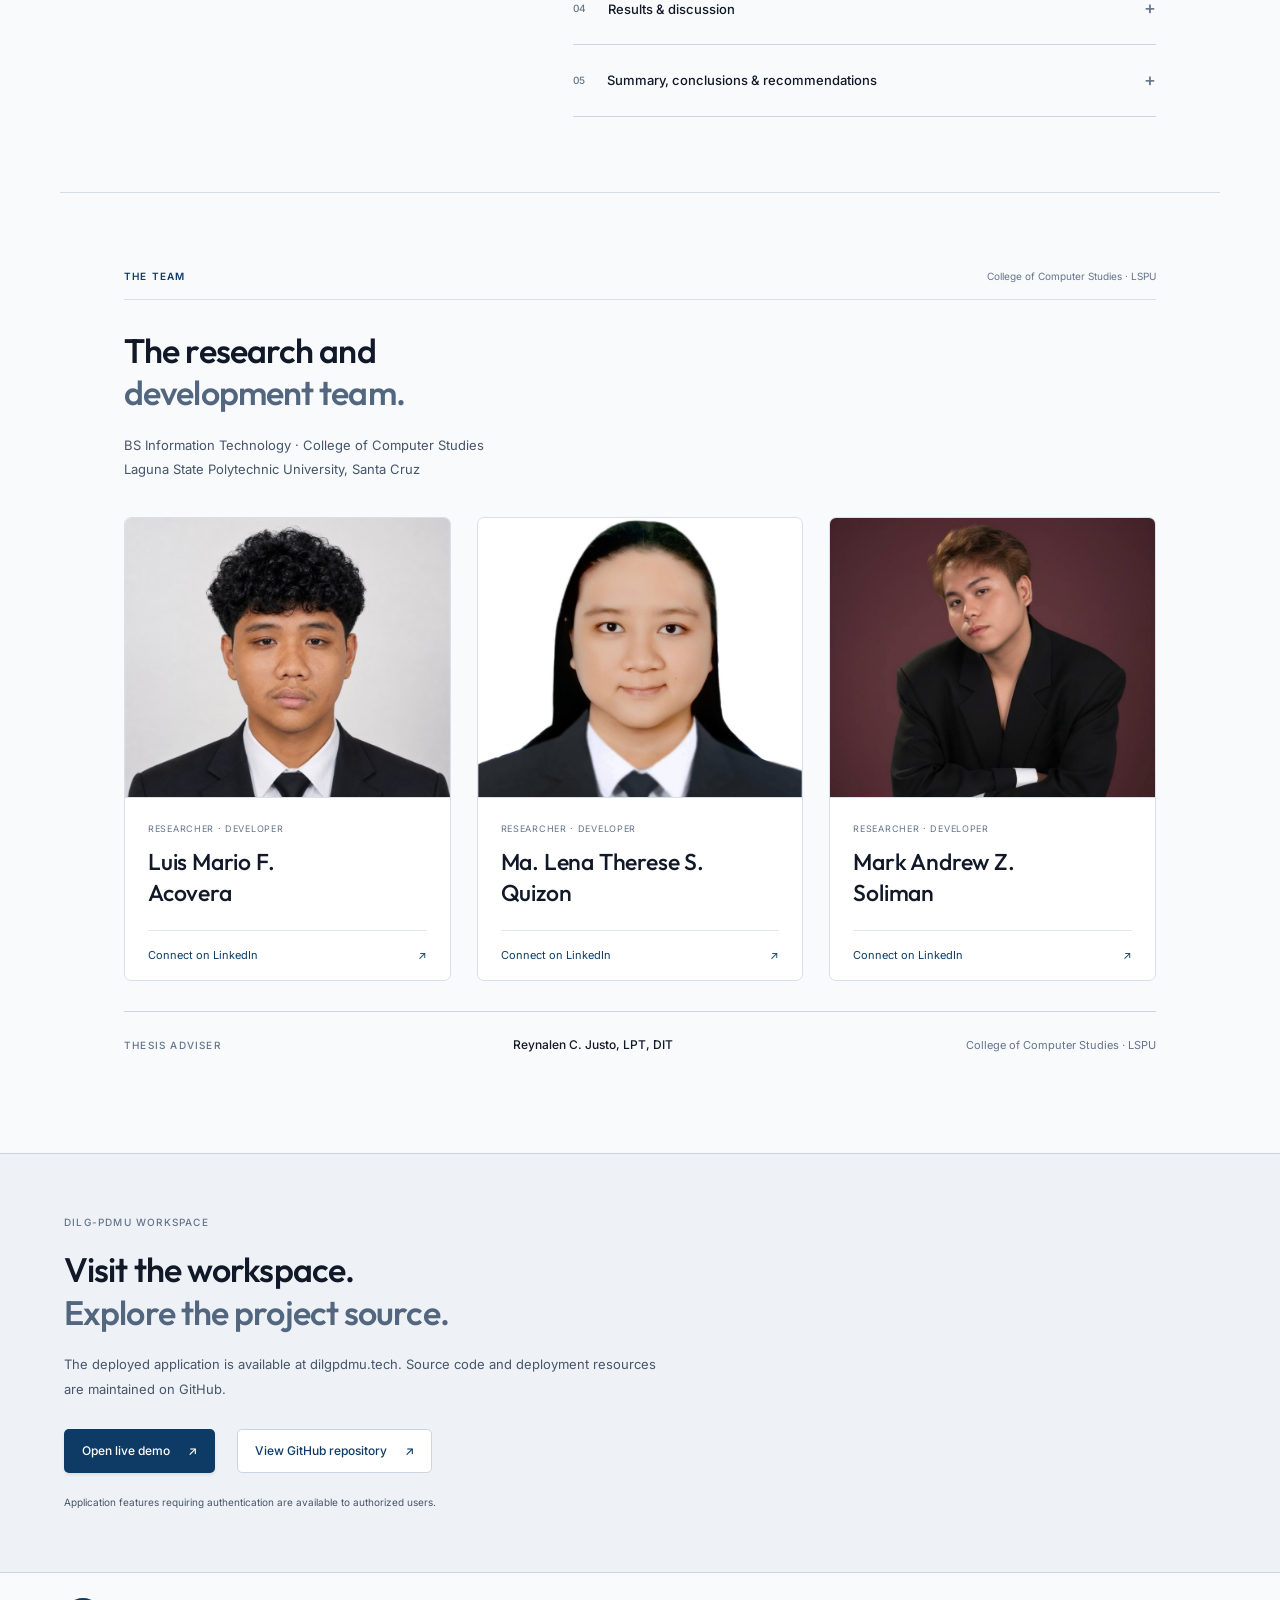
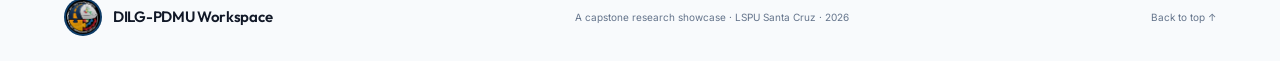
==== commit 95c515c1: "Use consistent live demo wording in the closing section" ====
--- a/index.html
+++ b/index.html
@@ -14,7 +14,7 @@
 <section id="findings" class="section findings"><div class="section-top"><p class="eyebrow">REPORTED FINDINGS</p><span>Manuscript evaluation results</span></div><div class="findings-heading"><h2>Functional testing<br><span>and user acceptance.</span></h2><p>The November 2026 manuscript reports these results from functional testing and the user acceptance evaluation.</p></div><div class="metrics"><article><strong>36</strong><h3>Participants</h3><p>In the user acceptance evaluation</p></article><article><strong>4.30<span>/5</span></strong><h3>Grand mean</h3><p>Interpreted as Highly Acceptable</p></article><article><strong>147</strong><h3>Functional test steps</h3><p>Across 13 core modules; reported 100% success</p></article></div><div class="ratings"><div><p class="eyebrow">ACCEPTANCE DIMENSIONS</p><h3>User acceptance<br>by dimension.</h3><p>All scores are reported means on the study’s five-point scale.</p></div><div class="rating-bars"><div class="rating" style="--score:86.2%"><span>Quality factors</span><b>4.31</b><i></i></div><div class="rating" style="--score:86.6%"><span>Perceived ease of use</span><b>4.33</b><i></i></div><div class="rating" style="--score:87.6%"><span>Attitude towards using</span><b>4.38</b><i></i></div><div class="rating" style="--score:86.2%"><span>Behavioral intention to use</span><b>4.31</b><i></i></div><div class="rating" style="--score:83.8%"><span>User experience</span><b>4.19</b><i></i></div><p class="source-note">The manuscript classifies the first four dimensions as Highly Acceptable and User Experience as Acceptable. Source: Abstract and evaluation findings, November 2026 manuscript.</p></div></div></section>
 <section id="chapters" class="section chapters"><div class="section-top"><p class="eyebrow">CHAPTERS 1–5</p><span>Chapter guide</span></div><div class="chapter-layout"><div><h2>Research<br><span>documentation.</span></h2><p>Explore a concise guide to the research. These summaries introduce the study; they do not reproduce the full manuscript or its appendices.</p><a class="text-link" href="research-brief.html" target="_blank" rel="noopener">Read / print research brief <span>↗</span></a></div><div class="chapter-list"><details open><summary><span>01</span>Introduction & background<i>+</i></summary><p>Establishes the fragmented monitoring context, the need for a centralized internal platform, and the objectives of designing, developing and evaluating DILG-PDMU Workspace for DILG-PDMU Laguna.</p></details><details><summary><span>02</span>Review of related literature<i>+</i></summary><p>Examines related work in compliance monitoring, document management and government information systems to situate the project and its intended contribution.</p></details><details><summary><span>03</span>Methodology<i>+</i></summary><p>Describes the developmental research approach, Agile development, system architecture, functional testing and the evaluation of user acceptance.</p></details><details><summary><span>04</span>Results & discussion<i>+</i></summary><p>Presents the implemented interfaces and workflows alongside functional testing and participant evaluation. The abstract reports 147 successful test steps and an acceptance grand mean of 4.30.</p></details><details><summary><span>05</span>Summary, conclusions & recommendations<i>+</i></summary><p>Brings together the study’s development and evaluation outcomes and discusses directions for continued refinement and use.</p></details></div></div></section>
 <section id="team" class="section team"><div class="section-top"><p class="eyebrow">THE TEAM</p><span>College of Computer Studies · LSPU</span></div><h2>The research and<br><span>development team.</span></h2><p class="team-intro">BS Information Technology · College of Computer Studies<br>Laguna State Polytechnic University, Santa Cruz</p><div class="team-grid"><a href="https://www.linkedin.com/in/lmacovera/" target="_blank" rel="noopener noreferrer" class="person"><img class="portrait acovera" src="assets/acovera.png" alt="Portrait of Luis Mario F. Acovera" width="400" height="400" loading="lazy"><span class="person-role">RESEARCHER · DEVELOPER</span><h3>Luis Mario F.<br>Acovera</h3><span class="person-link">Connect on LinkedIn <b>↗</b></span></a><a href="https://www.linkedin.com/in/lena-therese-quizon/" target="_blank" rel="noopener noreferrer" class="person"><img class="portrait quizon" src="assets/quizon.png" alt="Portrait of Ma. Lena Therese S. Quizon" width="400" height="400" loading="lazy"><span class="person-role">RESEARCHER · DEVELOPER</span><h3>Ma. Lena Therese S.<br>Quizon</h3><span class="person-link">Connect on LinkedIn <b>↗</b></span></a><a href="https://www.linkedin.com/in/markandrewsoliman/" target="_blank" rel="noopener noreferrer" class="person"><img class="portrait soliman" src="assets/soliman.png" alt="Portrait of Mark Andrew Z. Soliman" width="400" height="400" loading="lazy"><span class="person-role">RESEARCHER · DEVELOPER</span><h3>Mark Andrew Z.<br>Soliman</h3><span class="person-link">Connect on LinkedIn <b>↗</b></span></a></div><div class="adviser"><span class="eyebrow">THESIS ADVISER</span><strong>Reynalen C. Justo, LPT, DIT</strong><span>College of Computer Studies · LSPU</span></div></section>
-<section class="closing"><p class="eyebrow">DILG-PDMU WORKSPACE</p><h2>Visit the workspace.<br><span>Explore the project source.</span></h2><p>The deployed application is available at dilgpdmu.tech. Source code and deployment resources are maintained on GitHub.</p><div class="actions"><a class="button primary" href="https://dilgpdmu.tech" target="_blank" rel="noopener noreferrer">Open live workspace <span>↗</span></a><a class="button secondary" href="https://github.com/1nonlylemm/DILG-PDMU-Workspace" target="_blank" rel="noopener noreferrer">View GitHub repository <span>↗</span></a></div><p class="closing-note">Application features requiring authentication are available to authorized users.</p></section>
+<section class="closing"><p class="eyebrow">DILG-PDMU WORKSPACE</p><h2>Visit the workspace.<br><span>Explore the project source.</span></h2><p>The deployed application is available at dilgpdmu.tech. Source code and deployment resources are maintained on GitHub.</p><div class="actions"><a class="button primary" href="https://dilgpdmu.tech" target="_blank" rel="noopener noreferrer">Open live demo <span>↗</span></a><a class="button secondary" href="https://github.com/1nonlylemm/DILG-PDMU-Workspace" target="_blank" rel="noopener noreferrer">View GitHub repository <span>↗</span></a></div><p class="closing-note">Application features requiring authentication are available to authorized users.</p></section>
 </main><footer><a href="#" class="brand"><img src="assets/workspace-logo.png" alt="" width="38" height="38">DILG-PDMU Workspace</a><p>A capstone research showcase · LSPU Santa Cruz · 2026</p><a href="#main">Back to top ↑</a></footer>
 <dialog id="image-dialog" aria-label="Expanded system screenshot"><button class="dialog-close" aria-label="Close expanded screenshot">Close ×</button><img alt=""><p></p></dialog><script src="script.js?v=workspace-20261105"></script>
 </body></html>
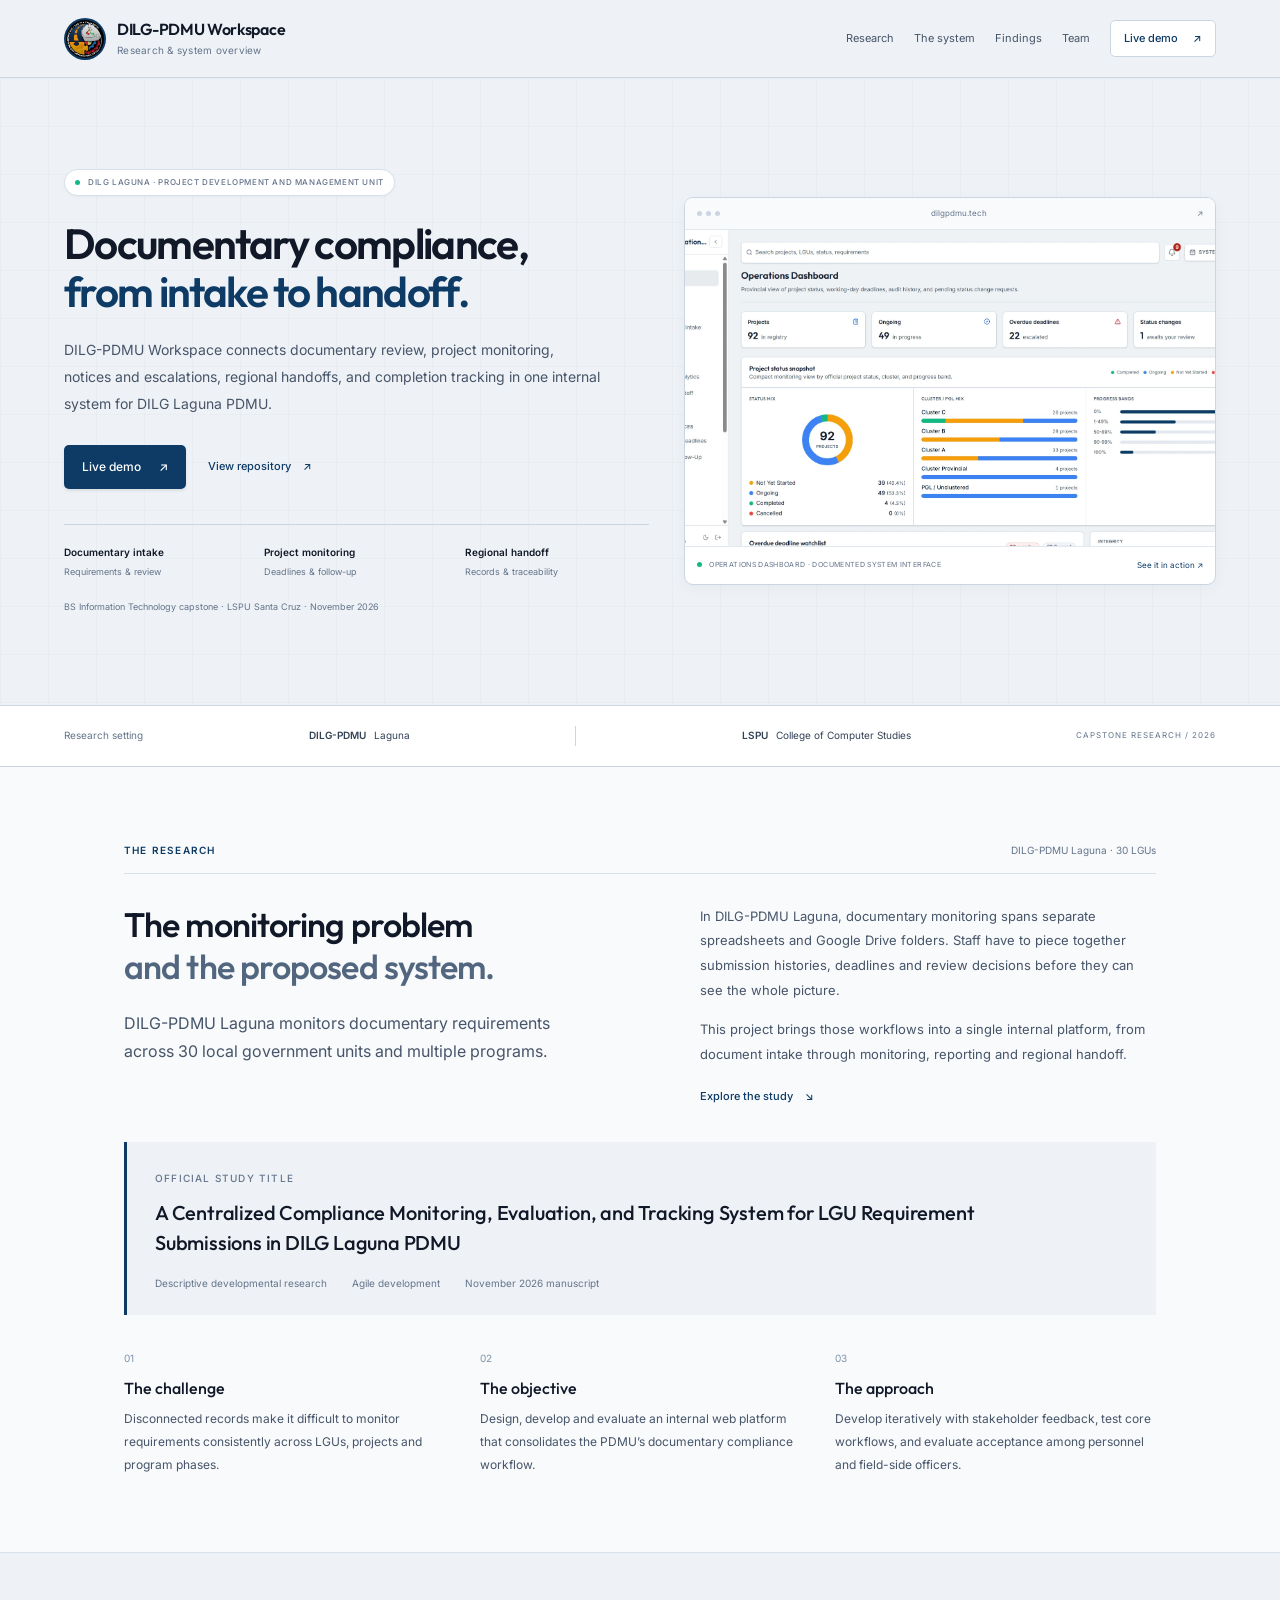
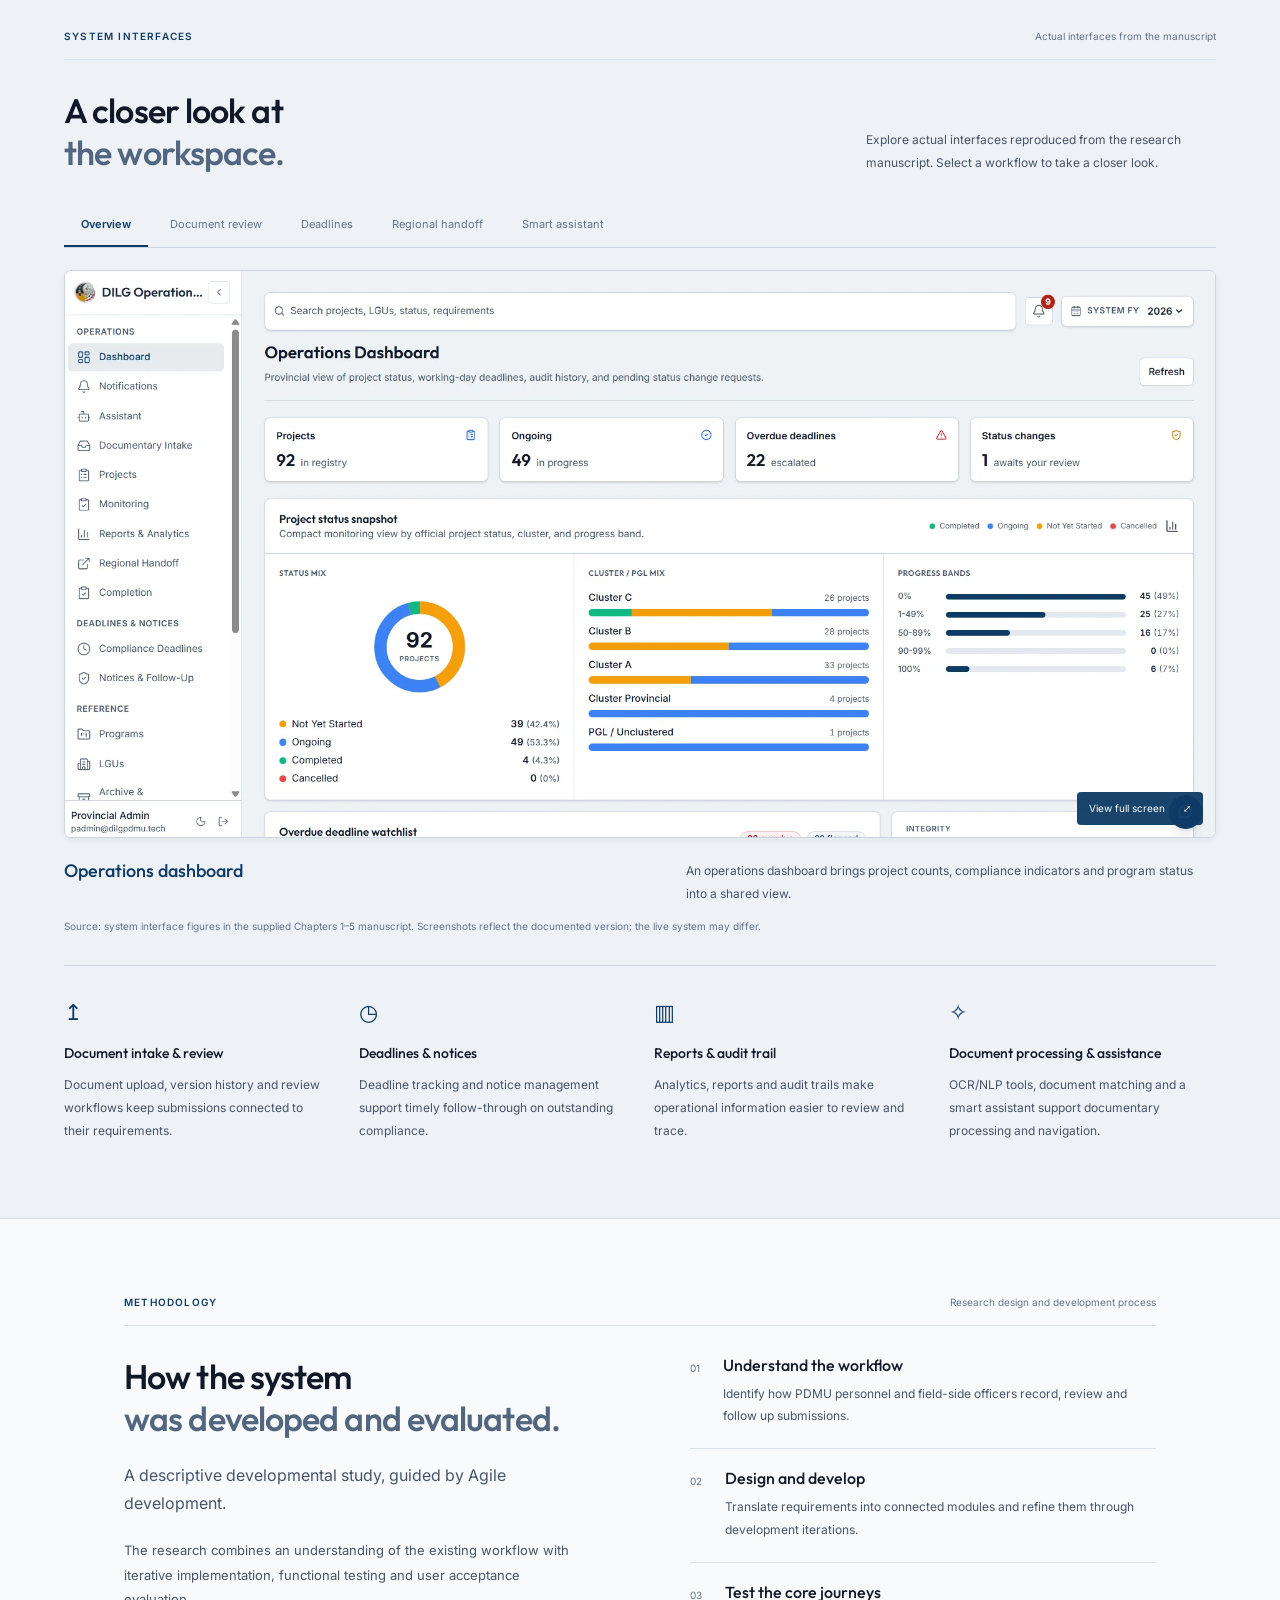
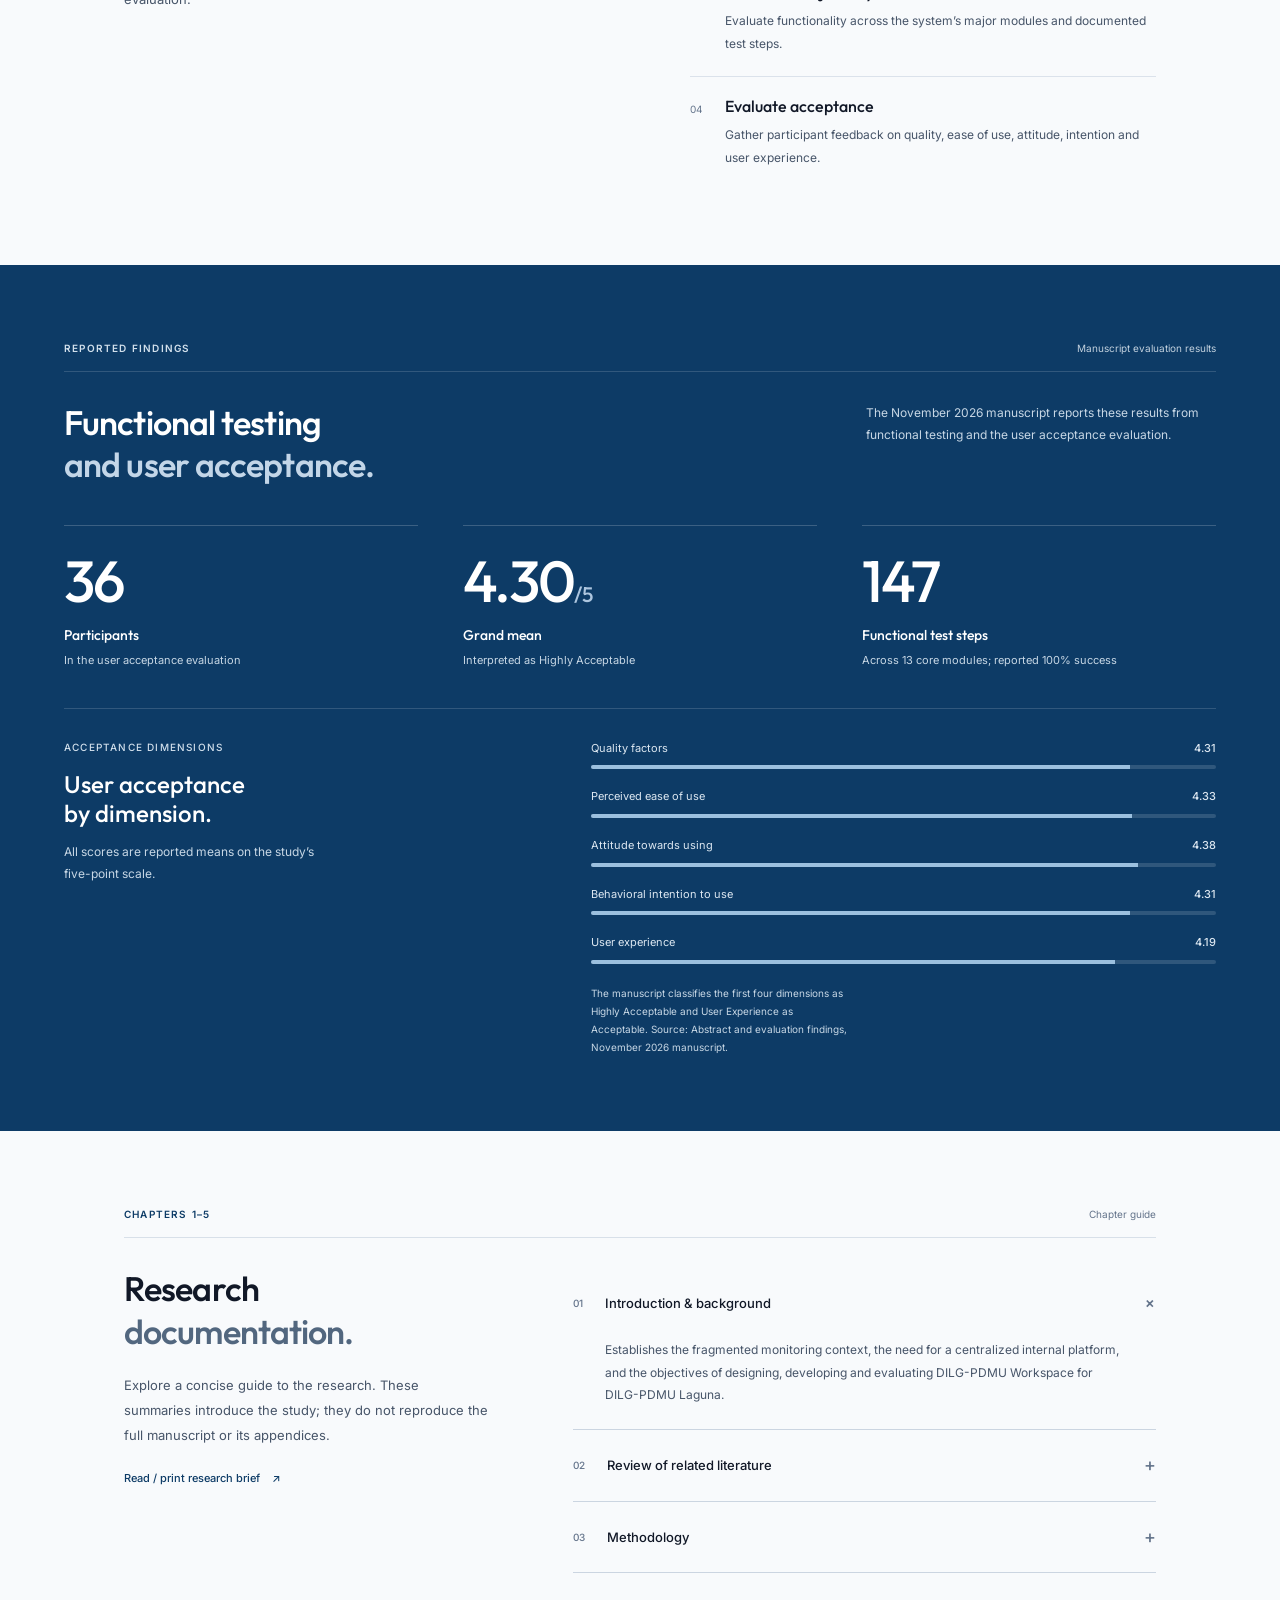
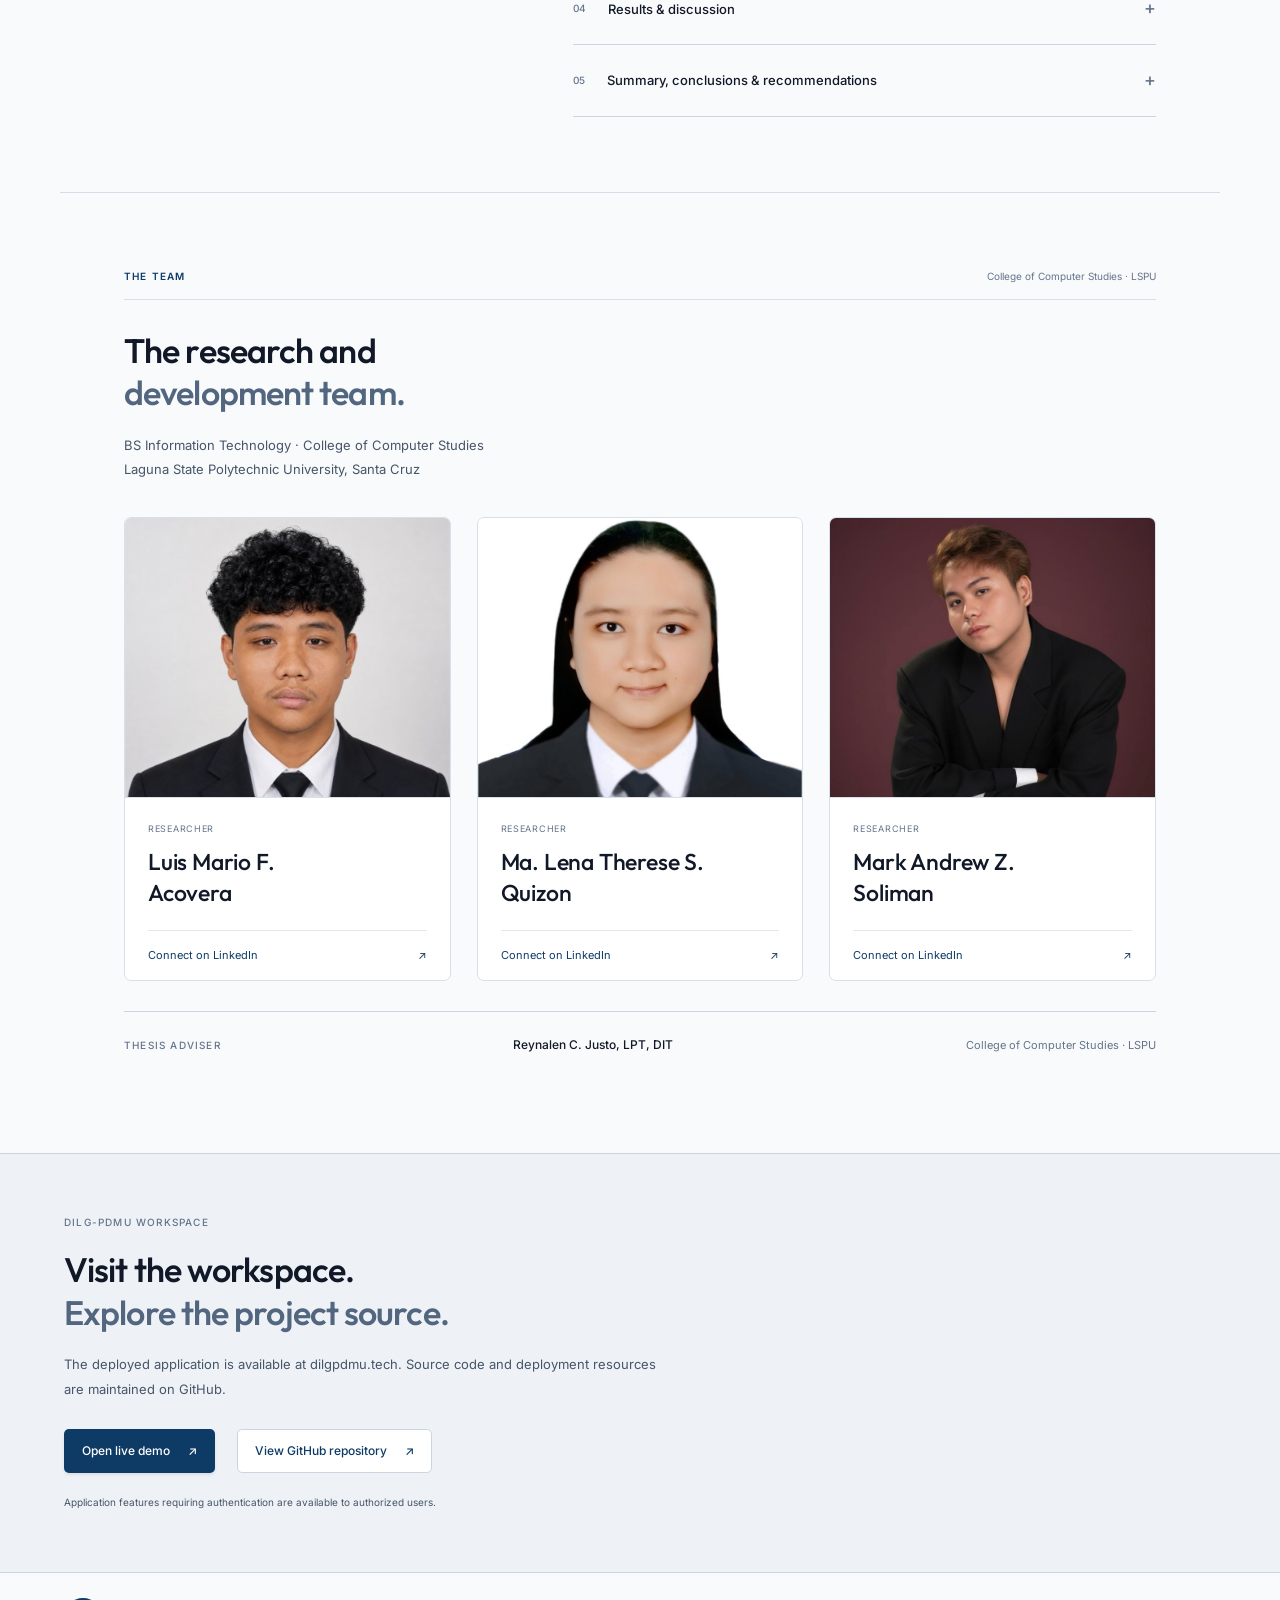
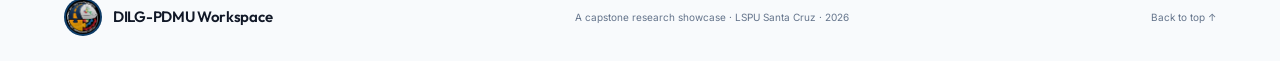
==== commit e5548ad2: "Label all research team members as researchers" ====
--- a/index.html
+++ b/index.html
@@ -13,7 +13,7 @@
 <section class="section methodology" id="methodology"><div class="section-top"><p class="eyebrow">METHODOLOGY</p><span>Research design and development process</span></div><div class="method-grid"><div><h2>How the system<br><span>was developed and evaluated.</span></h2><p class="lead">A descriptive developmental study, guided by Agile development.</p><p>The research combines an understanding of the existing workflow with iterative implementation, functional testing and user acceptance evaluation.</p></div><ol class="method-steps"><li><span>01</span><div><h3>Understand the workflow</h3><p>Identify how PDMU personnel and field-side officers record, review and follow up submissions.</p></div></li><li><span>02</span><div><h3>Design and develop</h3><p>Translate requirements into connected modules and refine them through development iterations.</p></div></li><li><span>03</span><div><h3>Test the core journeys</h3><p>Evaluate functionality across the system’s major modules and documented test steps.</p></div></li><li><span>04</span><div><h3>Evaluate acceptance</h3><p>Gather participant feedback on quality, ease of use, attitude, intention and user experience.</p></div></li></ol></div></section>
 <section id="findings" class="section findings"><div class="section-top"><p class="eyebrow">REPORTED FINDINGS</p><span>Manuscript evaluation results</span></div><div class="findings-heading"><h2>Functional testing<br><span>and user acceptance.</span></h2><p>The November 2026 manuscript reports these results from functional testing and the user acceptance evaluation.</p></div><div class="metrics"><article><strong>36</strong><h3>Participants</h3><p>In the user acceptance evaluation</p></article><article><strong>4.30<span>/5</span></strong><h3>Grand mean</h3><p>Interpreted as Highly Acceptable</p></article><article><strong>147</strong><h3>Functional test steps</h3><p>Across 13 core modules; reported 100% success</p></article></div><div class="ratings"><div><p class="eyebrow">ACCEPTANCE DIMENSIONS</p><h3>User acceptance<br>by dimension.</h3><p>All scores are reported means on the study’s five-point scale.</p></div><div class="rating-bars"><div class="rating" style="--score:86.2%"><span>Quality factors</span><b>4.31</b><i></i></div><div class="rating" style="--score:86.6%"><span>Perceived ease of use</span><b>4.33</b><i></i></div><div class="rating" style="--score:87.6%"><span>Attitude towards using</span><b>4.38</b><i></i></div><div class="rating" style="--score:86.2%"><span>Behavioral intention to use</span><b>4.31</b><i></i></div><div class="rating" style="--score:83.8%"><span>User experience</span><b>4.19</b><i></i></div><p class="source-note">The manuscript classifies the first four dimensions as Highly Acceptable and User Experience as Acceptable. Source: Abstract and evaluation findings, November 2026 manuscript.</p></div></div></section>
 <section id="chapters" class="section chapters"><div class="section-top"><p class="eyebrow">CHAPTERS 1–5</p><span>Chapter guide</span></div><div class="chapter-layout"><div><h2>Research<br><span>documentation.</span></h2><p>Explore a concise guide to the research. These summaries introduce the study; they do not reproduce the full manuscript or its appendices.</p><a class="text-link" href="research-brief.html" target="_blank" rel="noopener">Read / print research brief <span>↗</span></a></div><div class="chapter-list"><details open><summary><span>01</span>Introduction & background<i>+</i></summary><p>Establishes the fragmented monitoring context, the need for a centralized internal platform, and the objectives of designing, developing and evaluating DILG-PDMU Workspace for DILG-PDMU Laguna.</p></details><details><summary><span>02</span>Review of related literature<i>+</i></summary><p>Examines related work in compliance monitoring, document management and government information systems to situate the project and its intended contribution.</p></details><details><summary><span>03</span>Methodology<i>+</i></summary><p>Describes the developmental research approach, Agile development, system architecture, functional testing and the evaluation of user acceptance.</p></details><details><summary><span>04</span>Results & discussion<i>+</i></summary><p>Presents the implemented interfaces and workflows alongside functional testing and participant evaluation. The abstract reports 147 successful test steps and an acceptance grand mean of 4.30.</p></details><details><summary><span>05</span>Summary, conclusions & recommendations<i>+</i></summary><p>Brings together the study’s development and evaluation outcomes and discusses directions for continued refinement and use.</p></details></div></div></section>
-<section id="team" class="section team"><div class="section-top"><p class="eyebrow">THE TEAM</p><span>College of Computer Studies · LSPU</span></div><h2>The research and<br><span>development team.</span></h2><p class="team-intro">BS Information Technology · College of Computer Studies<br>Laguna State Polytechnic University, Santa Cruz</p><div class="team-grid"><a href="https://www.linkedin.com/in/lmacovera/" target="_blank" rel="noopener noreferrer" class="person"><img class="portrait acovera" src="assets/acovera.png" alt="Portrait of Luis Mario F. Acovera" width="400" height="400" loading="lazy"><span class="person-role">RESEARCHER · DEVELOPER</span><h3>Luis Mario F.<br>Acovera</h3><span class="person-link">Connect on LinkedIn <b>↗</b></span></a><a href="https://www.linkedin.com/in/lena-therese-quizon/" target="_blank" rel="noopener noreferrer" class="person"><img class="portrait quizon" src="assets/quizon.png" alt="Portrait of Ma. Lena Therese S. Quizon" width="400" height="400" loading="lazy"><span class="person-role">RESEARCHER · DEVELOPER</span><h3>Ma. Lena Therese S.<br>Quizon</h3><span class="person-link">Connect on LinkedIn <b>↗</b></span></a><a href="https://www.linkedin.com/in/markandrewsoliman/" target="_blank" rel="noopener noreferrer" class="person"><img class="portrait soliman" src="assets/soliman.png" alt="Portrait of Mark Andrew Z. Soliman" width="400" height="400" loading="lazy"><span class="person-role">RESEARCHER · DEVELOPER</span><h3>Mark Andrew Z.<br>Soliman</h3><span class="person-link">Connect on LinkedIn <b>↗</b></span></a></div><div class="adviser"><span class="eyebrow">THESIS ADVISER</span><strong>Reynalen C. Justo, LPT, DIT</strong><span>College of Computer Studies · LSPU</span></div></section>
+<section id="team" class="section team"><div class="section-top"><p class="eyebrow">THE TEAM</p><span>College of Computer Studies · LSPU</span></div><h2>The research and<br><span>development team.</span></h2><p class="team-intro">BS Information Technology · College of Computer Studies<br>Laguna State Polytechnic University, Santa Cruz</p><div class="team-grid"><a href="https://www.linkedin.com/in/lmacovera/" target="_blank" rel="noopener noreferrer" class="person"><img class="portrait acovera" src="assets/acovera.png" alt="Portrait of Luis Mario F. Acovera" width="400" height="400" loading="lazy"><span class="person-role">RESEARCHER</span><h3>Luis Mario F.<br>Acovera</h3><span class="person-link">Connect on LinkedIn <b>↗</b></span></a><a href="https://www.linkedin.com/in/lena-therese-quizon/" target="_blank" rel="noopener noreferrer" class="person"><img class="portrait quizon" src="assets/quizon.png" alt="Portrait of Ma. Lena Therese S. Quizon" width="400" height="400" loading="lazy"><span class="person-role">RESEARCHER</span><h3>Ma. Lena Therese S.<br>Quizon</h3><span class="person-link">Connect on LinkedIn <b>↗</b></span></a><a href="https://www.linkedin.com/in/markandrewsoliman/" target="_blank" rel="noopener noreferrer" class="person"><img class="portrait soliman" src="assets/soliman.png" alt="Portrait of Mark Andrew Z. Soliman" width="400" height="400" loading="lazy"><span class="person-role">RESEARCHER</span><h3>Mark Andrew Z.<br>Soliman</h3><span class="person-link">Connect on LinkedIn <b>↗</b></span></a></div><div class="adviser"><span class="eyebrow">THESIS ADVISER</span><strong>Reynalen C. Justo, LPT, DIT</strong><span>College of Computer Studies · LSPU</span></div></section>
 <section class="closing"><p class="eyebrow">DILG-PDMU WORKSPACE</p><h2>Visit the workspace.<br><span>Explore the project source.</span></h2><p>The deployed application is available at dilgpdmu.tech. Source code and deployment resources are maintained on GitHub.</p><div class="actions"><a class="button primary" href="https://dilgpdmu.tech" target="_blank" rel="noopener noreferrer">Open live demo <span>↗</span></a><a class="button secondary" href="https://github.com/1nonlylemm/DILG-PDMU-Workspace" target="_blank" rel="noopener noreferrer">View GitHub repository <span>↗</span></a></div><p class="closing-note">Application features requiring authentication are available to authorized users.</p></section>
 </main><footer><a href="#" class="brand"><img src="assets/workspace-logo.png" alt="" width="38" height="38">DILG-PDMU Workspace</a><p>A capstone research showcase · LSPU Santa Cruz · 2026</p><a href="#main">Back to top ↑</a></footer>
 <dialog id="image-dialog" aria-label="Expanded system screenshot"><button class="dialog-close" aria-label="Close expanded screenshot">Close ×</button><img alt=""><p></p></dialog><script src="script.js?v=workspace-20261105"></script>
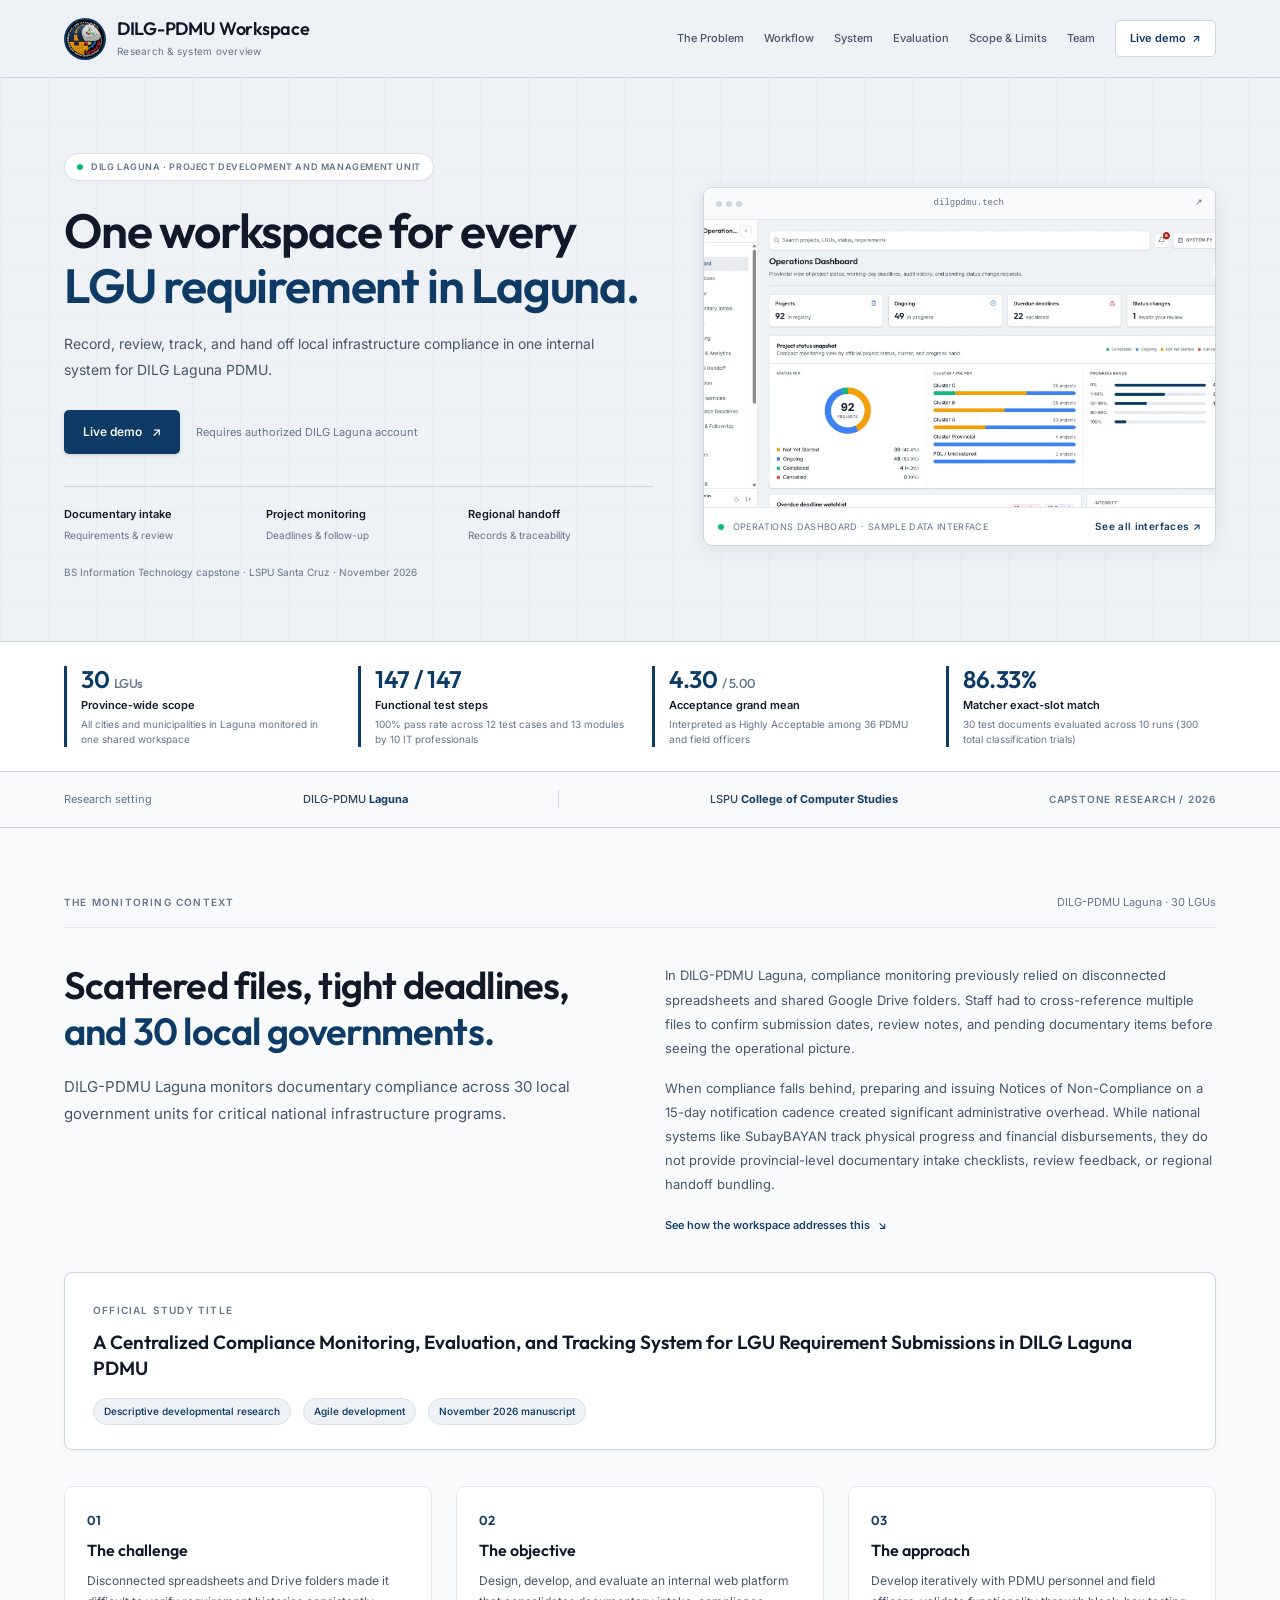
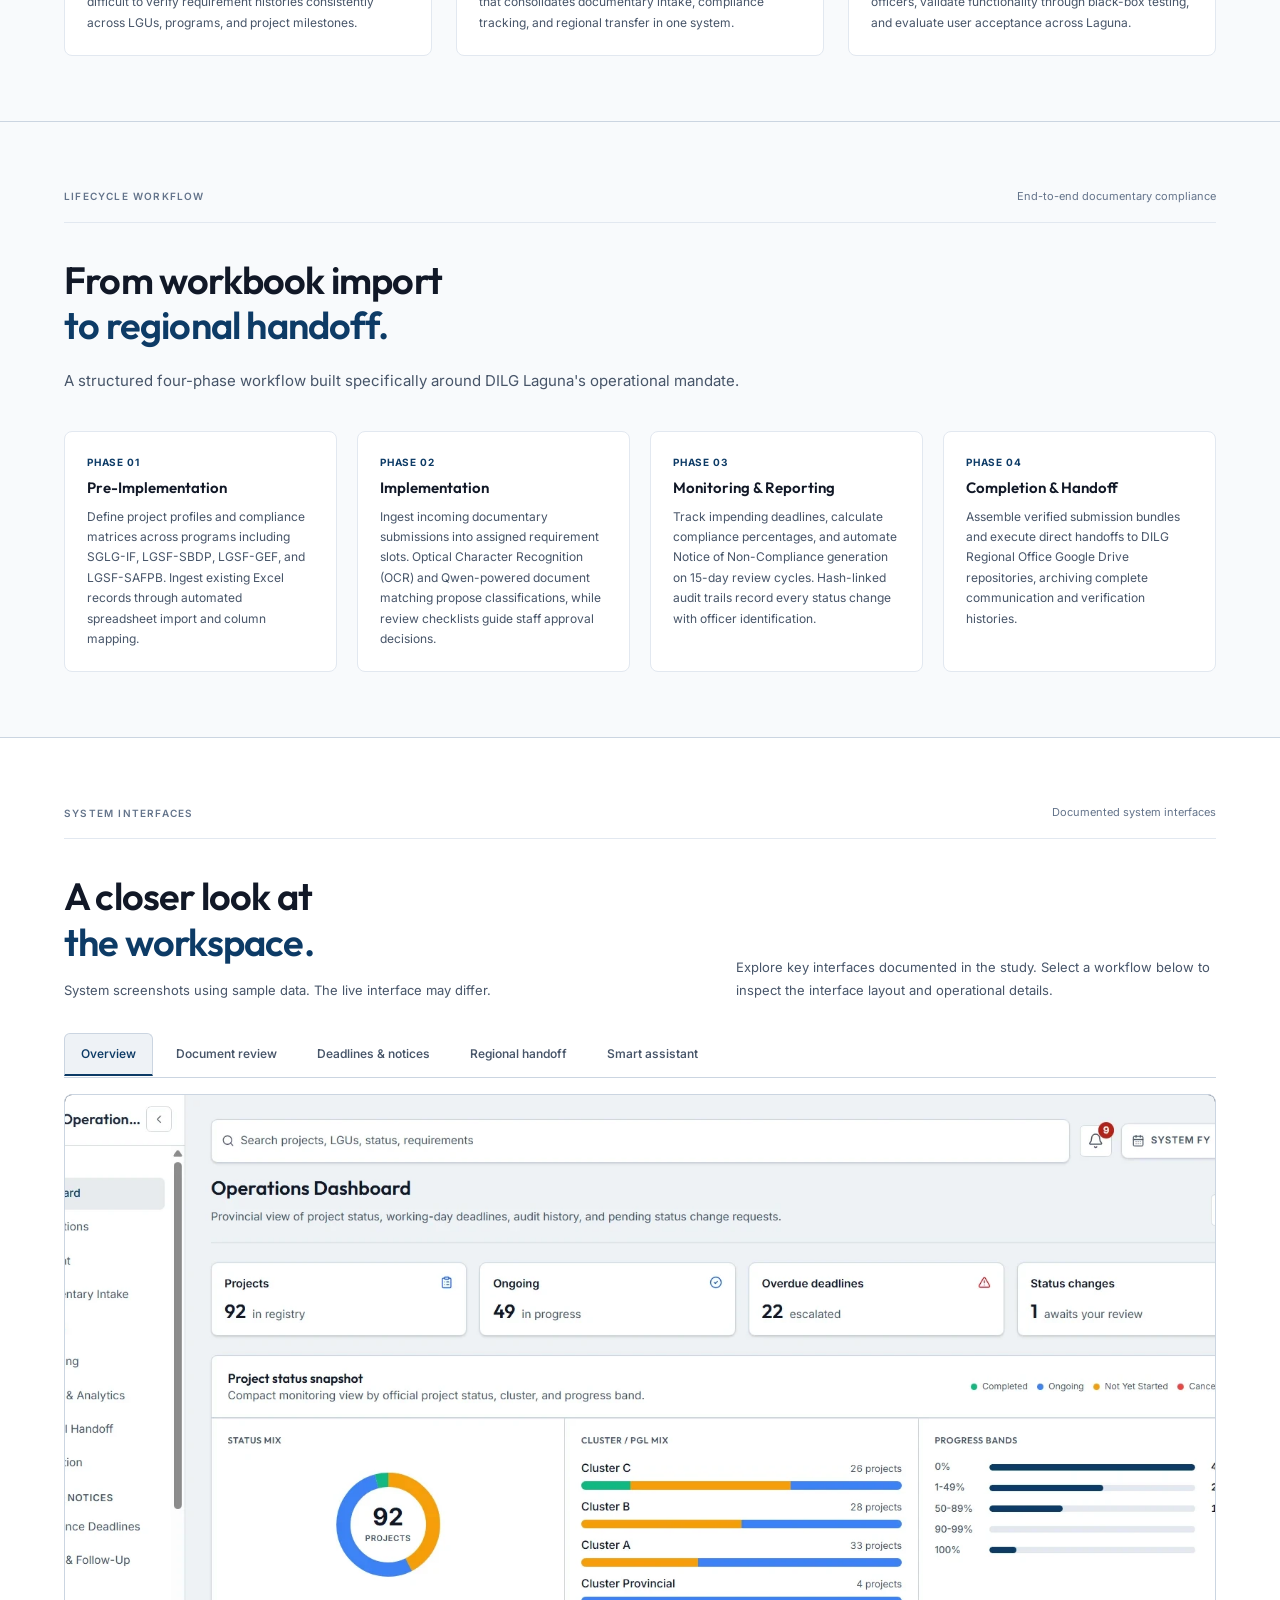
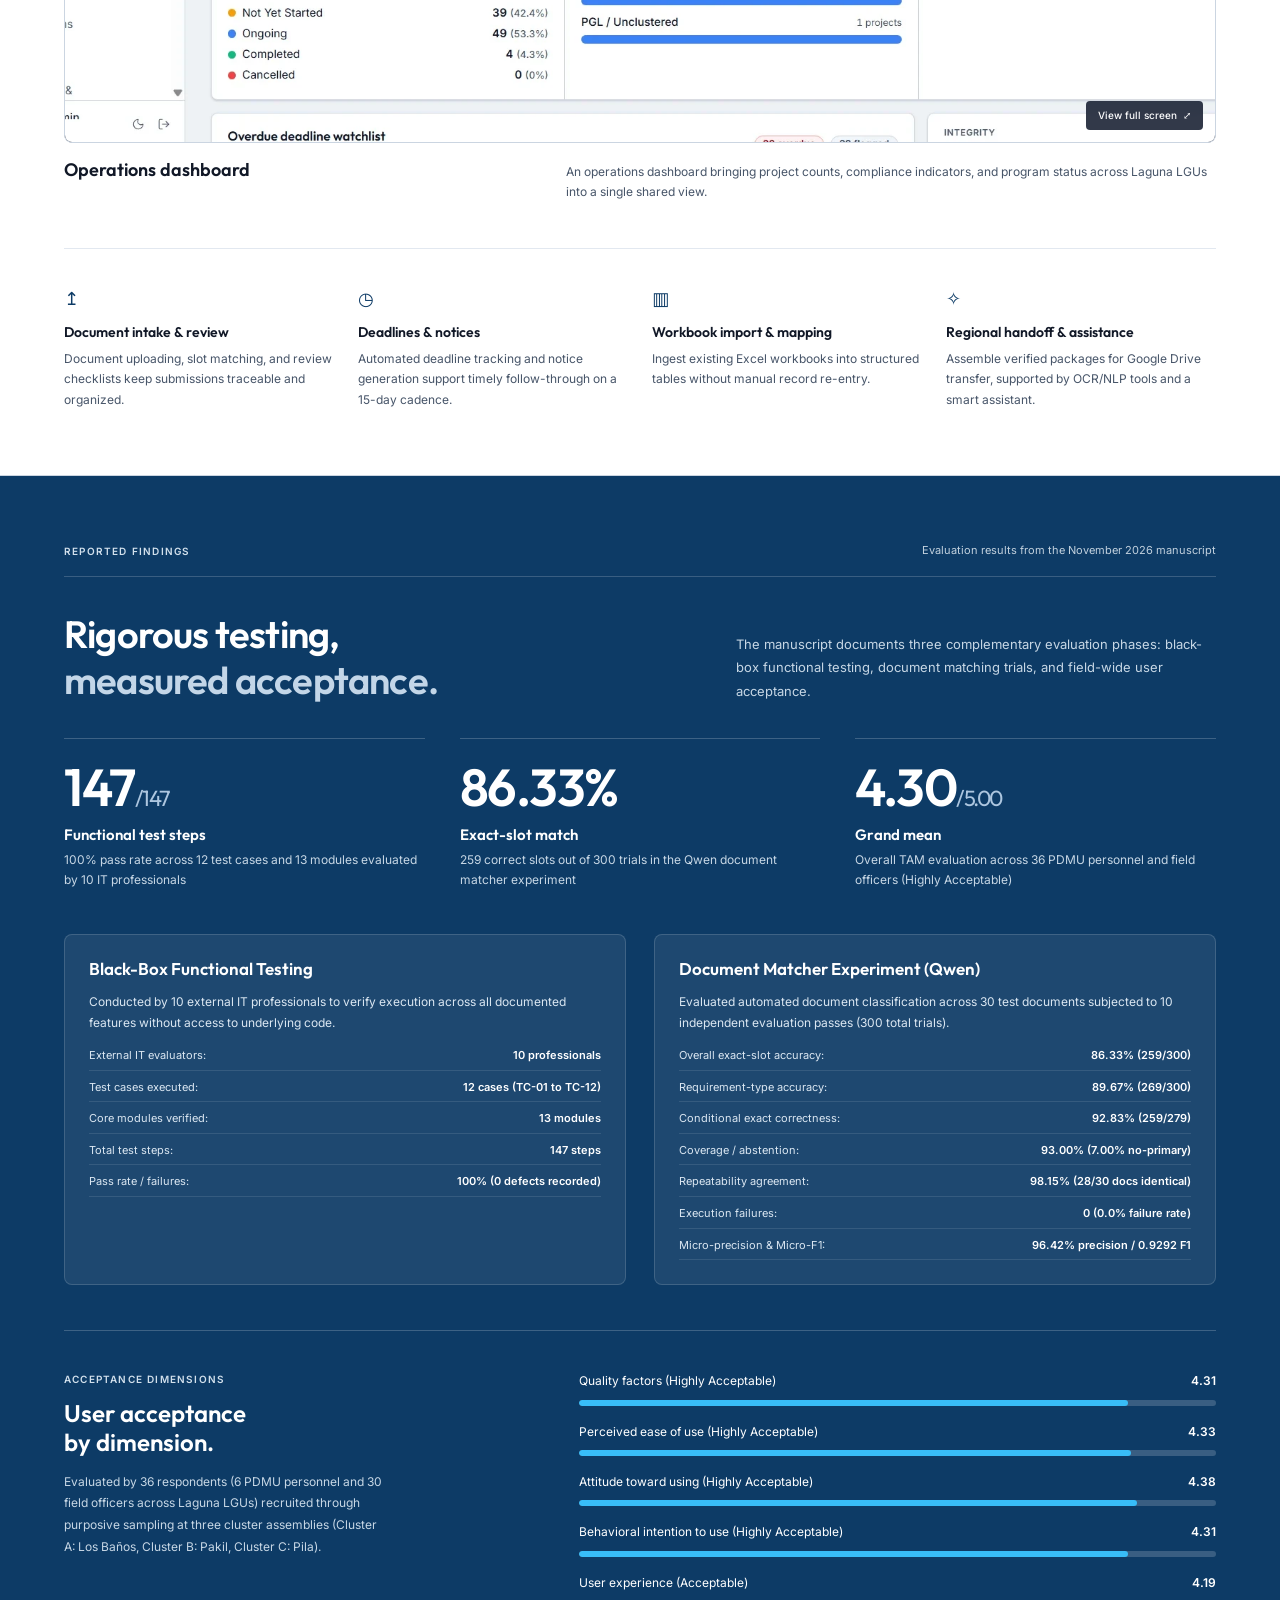
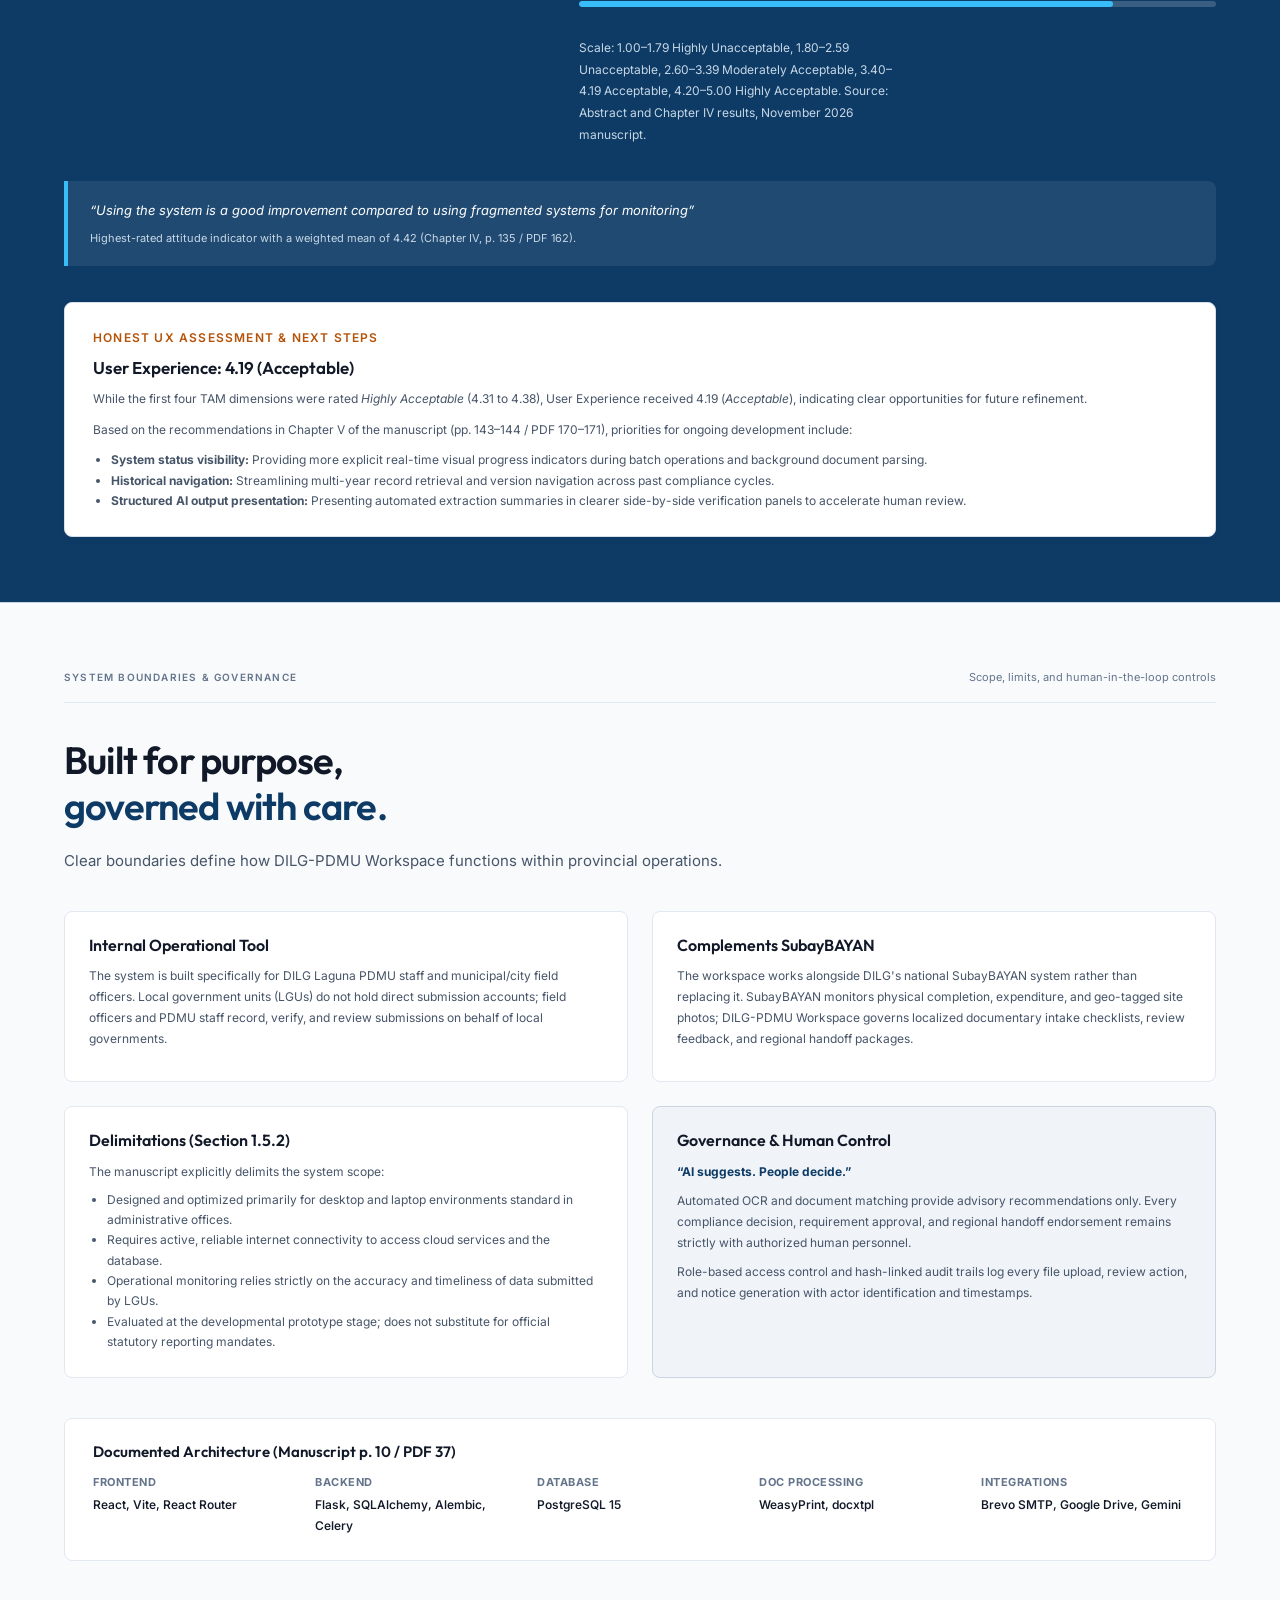
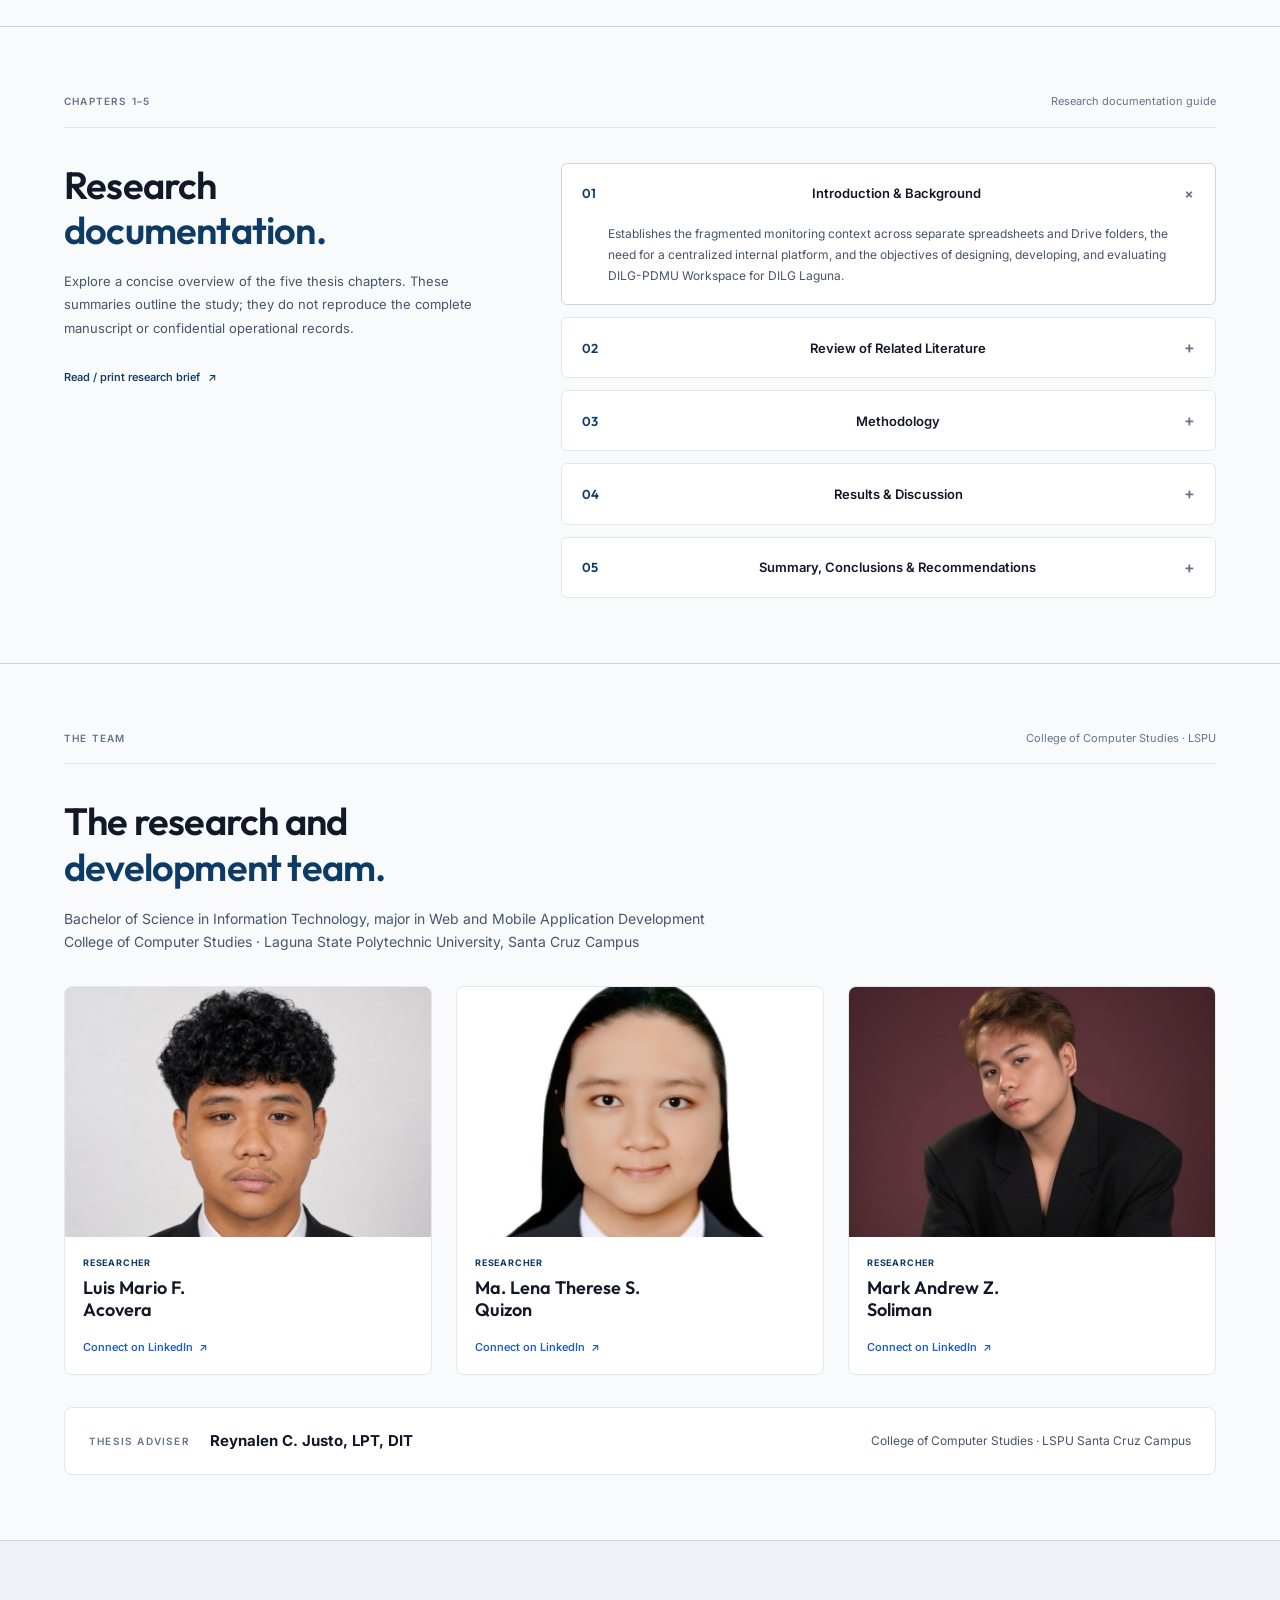
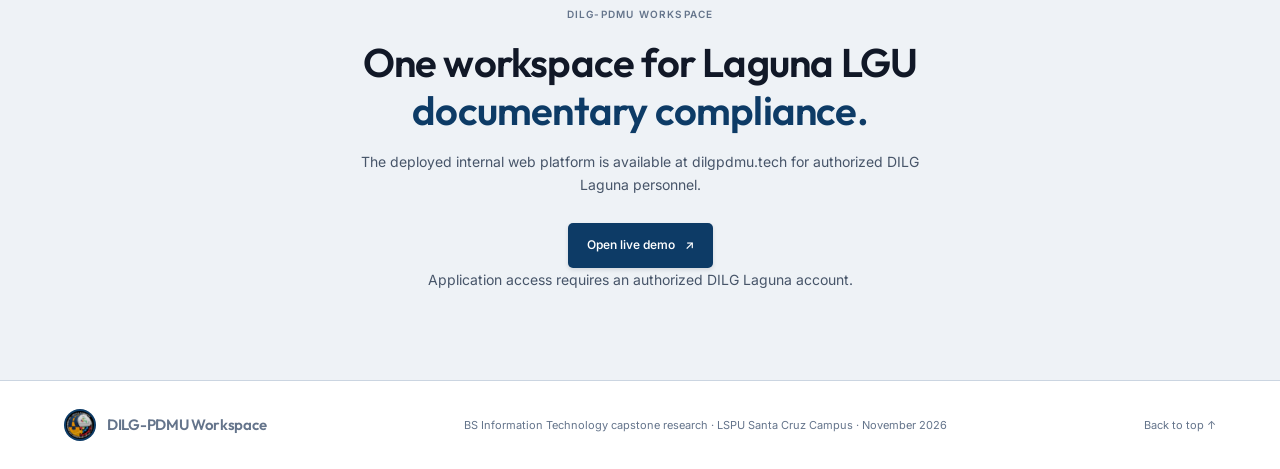
==== commit 037b2015: "Align site with manuscript and real system (Phase B) - Align copy and claims with A01_Manuscript.pdf" ====
--- a/index.html
+++ b/index.html
@@ -1,20 +1,591 @@
 <!doctype html>
 <html lang="en">
-<head><meta charset="utf-8"><meta name="viewport" content="width=device-width,initial-scale=1"><meta name="theme-color" content="#eef2f6"><meta name="description" content="Internal DILG PDMU workspace for documentary review, project monitoring, notices and escalations, regional handoffs, and completion tracking. Explore the research, system interfaces and development team."><title>DILG-PDMU Workspace | Research & System Overview</title><link rel="icon" href="assets/workspace-logo.png" type="image/png"><link rel="stylesheet" href="style.css?v=workspace-20261105"></head>
-<body>
-<a class="skip" href="#main">Skip to content</a>
-<header><a class="brand" href="#" aria-label="DILG-PDMU Workspace home"><img src="assets/workspace-logo.png" alt="" width="42" height="42"><span>DILG-PDMU Workspace<small>Research & system overview</small></span></a><button class="menu-toggle" aria-expanded="false" aria-controls="navigation">Menu <span>＋</span></button><nav id="navigation" aria-label="Main navigation"><a href="#research">Research</a><a href="#experience">The system</a><a href="#findings">Findings</a><a href="#team">Team</a><a class="nav-demo" href="https://dilgpdmu.tech" target="_blank" rel="noopener noreferrer">Live demo <span aria-hidden="true">↗</span></a></nav></header>
-<main id="main">
-<section class="hero"><div class="hero-copy"><p class="eyebrow"><span class="tiny-orbit"></span> DILG LAGUNA · PROJECT DEVELOPMENT AND MANAGEMENT UNIT</p><h1>Documentary compliance,<br><span>from intake to handoff.</span></h1><p class="hero-description">DILG-PDMU Workspace connects documentary review, project monitoring, notices and escalations, regional handoffs, and completion tracking in one internal system for DILG Laguna PDMU.</p><div class="actions"><a class="button primary" href="https://dilgpdmu.tech" target="_blank" rel="noopener noreferrer">Live demo <span>↗</span></a><a class="text-link" href="https://github.com/1nonlylemm/DILG-PDMU-Workspace" target="_blank" rel="noopener noreferrer">View repository <span>↗</span></a></div><div class="hero-context"><div><strong>Documentary intake</strong><span>Requirements & review</span></div><div><strong>Project monitoring</strong><span>Deadlines & follow-up</span></div><div><strong>Regional handoff</strong><span>Records & traceability</span></div></div><p class="hero-note">BS Information Technology capstone · LSPU Santa Cruz · November 2026</p></div><div class="hero-product"><div class="window-bar"><span class="window-dots"><i></i><i></i><i></i></span><span>dilgpdmu.tech</span><span aria-hidden="true">↗</span></div><img src="assets/dashboard.webp" width="1920" height="1080" alt="DILG-PDMU Workspace operations dashboard showing project overview, compliance indicators and program status, reproduced from the research manuscript" fetchpriority="high"><div class="product-caption"><span><i class="status-dot"></i> OPERATIONS DASHBOARD · DOCUMENTED SYSTEM INTERFACE</span><a href="#experience">See it in action <span>↗</span></a></div></div></section>
-<div class="institution-strip"><span>Research setting</span><div>DILG-PDMU <b>Laguna</b></div><span class="strip-rule"></span><div>LSPU <b>College of Computer Studies</b></div><span class="strip-year">CAPSTONE RESEARCH / 2026</span></div>
-<section id="research" class="section research"><div class="section-top"><p class="eyebrow">THE RESEARCH</p><span>DILG-PDMU Laguna · 30 LGUs</span></div><div class="research-grid"><div><h2>The monitoring problem<br><span>and the proposed system.</span></h2><p class="lead">DILG-PDMU Laguna monitors documentary requirements across 30 local government units and multiple programs.</p></div><div class="research-intro"><p>In DILG-PDMU Laguna, documentary monitoring spans separate spreadsheets and Google Drive folders. Staff have to piece together submission histories, deadlines and review decisions before they can see the whole picture.</p><p>This project brings those workflows into a single internal platform, from document intake through monitoring, reporting and regional handoff.</p><a class="text-link" href="#chapters">Explore the study <span>↘</span></a></div></div><div class="research-title"><span class="eyebrow">OFFICIAL STUDY TITLE</span><h3>A Centralized Compliance Monitoring, Evaluation, and Tracking System for LGU Requirement Submissions in DILG Laguna PDMU</h3><div><span>Descriptive developmental research</span><span>Agile development</span><span>November 2026 manuscript</span></div></div><div class="challenge-grid"><article><span class="item-number">01</span><h3>The challenge</h3><p>Disconnected records make it difficult to monitor requirements consistently across LGUs, projects and program phases.</p></article><article><span class="item-number">02</span><h3>The objective</h3><p>Design, develop and evaluate an internal web platform that consolidates the PDMU’s documentary compliance workflow.</p></article><article><span class="item-number">03</span><h3>The approach</h3><p>Develop iteratively with stakeholder feedback, test core workflows, and evaluate acceptance among personnel and field-side officers.</p></article></div></section>
-<section id="experience" class="section experience"><div class="section-top"><p class="eyebrow">SYSTEM INTERFACES</p><span>Actual interfaces from the manuscript</span></div><div class="experience-heading"><h2>A closer look at<br><span>the workspace.</span></h2><p>Explore actual interfaces reproduced from the research manuscript. Select a workflow to take a closer look.</p></div><div class="tabs" role="tablist" aria-label="System screenshots"><button role="tab" id="tab-dashboard" aria-controls="screen-panel" aria-selected="true" data-screen="dashboard">Overview</button><button role="tab" id="tab-intake" aria-controls="screen-panel" aria-selected="false" tabindex="-1" data-screen="intake">Document review</button><button role="tab" id="tab-deadlines" aria-controls="screen-panel" aria-selected="false" tabindex="-1" data-screen="deadlines">Deadlines</button><button role="tab" id="tab-handoff" aria-controls="screen-panel" aria-selected="false" tabindex="-1" data-screen="handoff">Regional handoff</button><button role="tab" id="tab-assistant" aria-controls="screen-panel" aria-selected="false" tabindex="-1" data-screen="assistant">Smart assistant</button></div><div id="screen-panel" role="tabpanel" aria-labelledby="tab-dashboard" tabindex="0"><button class="screen-zoom" aria-label="Enlarge dashboard screenshot"><img id="system-screen" src="assets/dashboard.webp" alt="Operations dashboard interface from the DILG-PDMU Workspace research manuscript" loading="lazy"><span class="zoom-label">View full screen <span>⤢</span></span></button><div class="screen-caption"><h3 id="screen-title">Operations dashboard</h3><p id="screen-description">An operations dashboard brings project counts, compliance indicators and program status into a shared view.</p></div></div><p class="source-note">Source: system interface figures in the supplied Chapters 1–5 manuscript. Screenshots reflect the documented version; the live system may differ.</p>
-<div class="features"><article><span class="feature-icon">↥</span><h3>Document intake & review</h3><p>Document upload, version history and review workflows keep submissions connected to their requirements.</p></article><article><span class="feature-icon">◷</span><h3>Deadlines & notices</h3><p>Deadline tracking and notice management support timely follow-through on outstanding compliance.</p></article><article><span class="feature-icon">▥</span><h3>Reports & audit trail</h3><p>Analytics, reports and audit trails make operational information easier to review and trace.</p></article><article><span class="feature-icon">✧</span><h3>Document processing & assistance</h3><p>OCR/NLP tools, document matching and a smart assistant support documentary processing and navigation.</p></article></div></section>
-<section class="section methodology" id="methodology"><div class="section-top"><p class="eyebrow">METHODOLOGY</p><span>Research design and development process</span></div><div class="method-grid"><div><h2>How the system<br><span>was developed and evaluated.</span></h2><p class="lead">A descriptive developmental study, guided by Agile development.</p><p>The research combines an understanding of the existing workflow with iterative implementation, functional testing and user acceptance evaluation.</p></div><ol class="method-steps"><li><span>01</span><div><h3>Understand the workflow</h3><p>Identify how PDMU personnel and field-side officers record, review and follow up submissions.</p></div></li><li><span>02</span><div><h3>Design and develop</h3><p>Translate requirements into connected modules and refine them through development iterations.</p></div></li><li><span>03</span><div><h3>Test the core journeys</h3><p>Evaluate functionality across the system’s major modules and documented test steps.</p></div></li><li><span>04</span><div><h3>Evaluate acceptance</h3><p>Gather participant feedback on quality, ease of use, attitude, intention and user experience.</p></div></li></ol></div></section>
-<section id="findings" class="section findings"><div class="section-top"><p class="eyebrow">REPORTED FINDINGS</p><span>Manuscript evaluation results</span></div><div class="findings-heading"><h2>Functional testing<br><span>and user acceptance.</span></h2><p>The November 2026 manuscript reports these results from functional testing and the user acceptance evaluation.</p></div><div class="metrics"><article><strong>36</strong><h3>Participants</h3><p>In the user acceptance evaluation</p></article><article><strong>4.30<span>/5</span></strong><h3>Grand mean</h3><p>Interpreted as Highly Acceptable</p></article><article><strong>147</strong><h3>Functional test steps</h3><p>Across 13 core modules; reported 100% success</p></article></div><div class="ratings"><div><p class="eyebrow">ACCEPTANCE DIMENSIONS</p><h3>User acceptance<br>by dimension.</h3><p>All scores are reported means on the study’s five-point scale.</p></div><div class="rating-bars"><div class="rating" style="--score:86.2%"><span>Quality factors</span><b>4.31</b><i></i></div><div class="rating" style="--score:86.6%"><span>Perceived ease of use</span><b>4.33</b><i></i></div><div class="rating" style="--score:87.6%"><span>Attitude towards using</span><b>4.38</b><i></i></div><div class="rating" style="--score:86.2%"><span>Behavioral intention to use</span><b>4.31</b><i></i></div><div class="rating" style="--score:83.8%"><span>User experience</span><b>4.19</b><i></i></div><p class="source-note">The manuscript classifies the first four dimensions as Highly Acceptable and User Experience as Acceptable. Source: Abstract and evaluation findings, November 2026 manuscript.</p></div></div></section>
-<section id="chapters" class="section chapters"><div class="section-top"><p class="eyebrow">CHAPTERS 1–5</p><span>Chapter guide</span></div><div class="chapter-layout"><div><h2>Research<br><span>documentation.</span></h2><p>Explore a concise guide to the research. These summaries introduce the study; they do not reproduce the full manuscript or its appendices.</p><a class="text-link" href="research-brief.html" target="_blank" rel="noopener">Read / print research brief <span>↗</span></a></div><div class="chapter-list"><details open><summary><span>01</span>Introduction & background<i>+</i></summary><p>Establishes the fragmented monitoring context, the need for a centralized internal platform, and the objectives of designing, developing and evaluating DILG-PDMU Workspace for DILG-PDMU Laguna.</p></details><details><summary><span>02</span>Review of related literature<i>+</i></summary><p>Examines related work in compliance monitoring, document management and government information systems to situate the project and its intended contribution.</p></details><details><summary><span>03</span>Methodology<i>+</i></summary><p>Describes the developmental research approach, Agile development, system architecture, functional testing and the evaluation of user acceptance.</p></details><details><summary><span>04</span>Results & discussion<i>+</i></summary><p>Presents the implemented interfaces and workflows alongside functional testing and participant evaluation. The abstract reports 147 successful test steps and an acceptance grand mean of 4.30.</p></details><details><summary><span>05</span>Summary, conclusions & recommendations<i>+</i></summary><p>Brings together the study’s development and evaluation outcomes and discusses directions for continued refinement and use.</p></details></div></div></section>
-<section id="team" class="section team"><div class="section-top"><p class="eyebrow">THE TEAM</p><span>College of Computer Studies · LSPU</span></div><h2>The research and<br><span>development team.</span></h2><p class="team-intro">BS Information Technology · College of Computer Studies<br>Laguna State Polytechnic University, Santa Cruz</p><div class="team-grid"><a href="https://www.linkedin.com/in/lmacovera/" target="_blank" rel="noopener noreferrer" class="person"><img class="portrait acovera" src="assets/acovera.png" alt="Portrait of Luis Mario F. Acovera" width="400" height="400" loading="lazy"><span class="person-role">RESEARCHER</span><h3>Luis Mario F.<br>Acovera</h3><span class="person-link">Connect on LinkedIn <b>↗</b></span></a><a href="https://www.linkedin.com/in/lena-therese-quizon/" target="_blank" rel="noopener noreferrer" class="person"><img class="portrait quizon" src="assets/quizon.png" alt="Portrait of Ma. Lena Therese S. Quizon" width="400" height="400" loading="lazy"><span class="person-role">RESEARCHER</span><h3>Ma. Lena Therese S.<br>Quizon</h3><span class="person-link">Connect on LinkedIn <b>↗</b></span></a><a href="https://www.linkedin.com/in/markandrewsoliman/" target="_blank" rel="noopener noreferrer" class="person"><img class="portrait soliman" src="assets/soliman.png" alt="Portrait of Mark Andrew Z. Soliman" width="400" height="400" loading="lazy"><span class="person-role">RESEARCHER</span><h3>Mark Andrew Z.<br>Soliman</h3><span class="person-link">Connect on LinkedIn <b>↗</b></span></a></div><div class="adviser"><span class="eyebrow">THESIS ADVISER</span><strong>Reynalen C. Justo, LPT, DIT</strong><span>College of Computer Studies · LSPU</span></div></section>
-<section class="closing"><p class="eyebrow">DILG-PDMU WORKSPACE</p><h2>Visit the workspace.<br><span>Explore the project source.</span></h2><p>The deployed application is available at dilgpdmu.tech. Source code and deployment resources are maintained on GitHub.</p><div class="actions"><a class="button primary" href="https://dilgpdmu.tech" target="_blank" rel="noopener noreferrer">Open live demo <span>↗</span></a><a class="button secondary" href="https://github.com/1nonlylemm/DILG-PDMU-Workspace" target="_blank" rel="noopener noreferrer">View GitHub repository <span>↗</span></a></div><p class="closing-note">Application features requiring authentication are available to authorized users.</p></section>
-</main><footer><a href="#" class="brand"><img src="assets/workspace-logo.png" alt="" width="38" height="38">DILG-PDMU Workspace</a><p>A capstone research showcase · LSPU Santa Cruz · 2026</p><a href="#main">Back to top ↑</a></footer>
-<dialog id="image-dialog" aria-label="Expanded system screenshot"><button class="dialog-close" aria-label="Close expanded screenshot">Close ×</button><img alt=""><p></p></dialog><script src="script.js?v=workspace-20261105"></script>
-</body></html>
+<head>
+  <meta charset="utf-8">
+  <meta name="viewport" content="width=device-width, initial-scale=1">
+  <meta name="theme-color" content="#eef2f6">
+  <title>DILG-PDMU Workspace | Research & System Overview</title>
+  <meta name="description" content="A Centralized Compliance Monitoring, Evaluation, and Tracking System for LGU Requirement Submissions in DILG Laguna PDMU. Explore the research, system interfaces, evaluation results, and development team.">
+  <link rel="canonical" href="https://1nonlylemm.github.io/DILG-PDMU-Workspace/">
+
+  <!-- Open Graph / Facebook -->
+  <meta property="og:type" content="website">
+  <meta property="og:url" content="https://1nonlylemm.github.io/DILG-PDMU-Workspace/">
+  <meta property="og:title" content="DILG-PDMU Workspace | Research & System Overview">
+  <meta property="og:description" content="A Centralized Compliance Monitoring, Evaluation, and Tracking System for LGU Requirement Submissions in DILG Laguna PDMU.">
+  <meta property="og:image" content="https://1nonlylemm.github.io/DILG-PDMU-Workspace/assets/og-card.png">
+  <meta property="og:image:width" content="1200">
+  <meta property="og:image:height" content="630">
+
+  <!-- Twitter Card -->
+  <meta name="twitter:card" content="summary_large_image">
+  <meta name="twitter:title" content="DILG-PDMU Workspace | Research & System Overview">
+  <meta name="twitter:description" content="A Centralized Compliance Monitoring, Evaluation, and Tracking System for LGU Requirement Submissions in DILG Laguna PDMU.">
+  <meta name="twitter:image" content="https://1nonlylemm.github.io/DILG-PDMU-Workspace/assets/og-card.png">
+
+  <link rel="icon" href="assets/workspace-logo.png" type="image/png">
+  <link rel="stylesheet" href="style.css?v=workspace-20261105b">
+</head>
+<body id="top">
+  <a class="skip" href="#main">Skip to content</a>
+
+  <header>
+    <a class="brand" href="#top" aria-label="DILG-PDMU Workspace home">
+      <img src="assets/workspace-logo.png" alt="DILG-PDMU Workspace logo" width="42" height="42">
+      <span>DILG-PDMU Workspace<small>Research & system overview</small></span>
+    </a>
+    <button class="menu-toggle" aria-expanded="false" aria-controls="navigation">
+      Menu <span>☰</span>
+    </button>
+    <nav id="navigation" aria-label="Main navigation">
+      <a href="#problem">The Problem</a>
+      <a href="#workflow">Workflow</a>
+      <a href="#experience">System</a>
+      <a href="#evaluation">Evaluation</a>
+      <a href="#limits">Scope & Limits</a>
+      <a href="#team">Team</a>
+      <a class="nav-demo" href="https://dilgpdmu.tech" target="_blank" rel="noopener noreferrer">
+        Live demo <span aria-hidden="true">↗</span>
+      </a>
+    </nav>
+  </header>
+
+  <main id="main">
+    <!-- Hero Section -->
+    <section class="hero">
+      <div class="hero-copy">
+        <p class="eyebrow">
+          <span class="tiny-orbit"></span> DILG LAGUNA · PROJECT DEVELOPMENT AND MANAGEMENT UNIT
+        </p>
+        <h1>One workspace for every<br><span>LGU requirement in Laguna.</span></h1>
+        <p class="hero-description">
+          Record, review, track, and hand off local infrastructure compliance in one internal system for DILG Laguna PDMU.
+        </p>
+        <div class="actions">
+          <a class="button primary" href="https://dilgpdmu.tech" target="_blank" rel="noopener noreferrer">
+            Live demo <span aria-hidden="true">↗</span>
+          </a>
+          <span class="auth-notice">Requires authorized DILG Laguna account</span>
+        </div>
+        <div class="hero-context">
+          <div>
+            <strong>Documentary intake</strong>
+            <span>Requirements & review</span>
+          </div>
+          <div>
+            <strong>Project monitoring</strong>
+            <span>Deadlines & follow-up</span>
+          </div>
+          <div>
+            <strong>Regional handoff</strong>
+            <span>Records & traceability</span>
+          </div>
+        </div>
+        <p class="hero-note">BS Information Technology capstone · LSPU Santa Cruz · November 2026</p>
+      </div>
+
+      <div class="hero-product">
+        <div class="window-bar">
+          <span class="window-dots"><i></i><i></i><i></i></span>
+          <span>dilgpdmu.tech</span>
+          <span aria-hidden="true">↗</span>
+        </div>
+        <img src="assets/dashboard.webp" width="1920" height="1080" alt="DILG-PDMU Workspace operations dashboard showing project overview, compliance indicators, and program status with sample data" fetchpriority="high">
+        <div class="product-caption">
+          <span><i class="status-dot"></i> OPERATIONS DASHBOARD · SAMPLE DATA INTERFACE</span>
+          <a href="#experience">See all interfaces <span aria-hidden="true">↗</span></a>
+        </div>
+      </div>
+    </section>
+
+    <!-- Results Strip (Key Verified Numbers) -->
+    <section class="results-strip" aria-label="Key evaluation metrics">
+      <div class="results-strip-inner">
+        <div class="strip-item">
+          <div class="strip-number">30 <small>LGUs</small></div>
+          <div class="strip-label">Province-wide scope</div>
+          <div class="strip-desc">All cities and municipalities in Laguna monitored in one shared workspace</div>
+        </div>
+        <div class="strip-item">
+          <div class="strip-number">147 / 147</div>
+          <div class="strip-label">Functional test steps</div>
+          <div class="strip-desc">100% pass rate across 12 test cases and 13 modules by 10 IT professionals</div>
+        </div>
+        <div class="strip-item">
+          <div class="strip-number">4.30 <small>/ 5.00</small></div>
+          <div class="strip-label">Acceptance grand mean</div>
+          <div class="strip-desc">Interpreted as Highly Acceptable among 36 PDMU and field officers</div>
+        </div>
+        <div class="strip-item">
+          <div class="strip-number">86.33%</div>
+          <div class="strip-label">Matcher exact-slot match</div>
+          <div class="strip-desc">30 test documents evaluated across 10 runs (300 total classification trials)</div>
+        </div>
+      </div>
+    </section>
+
+    <!-- Institution Strip -->
+    <div class="institution-strip">
+      <span>Research setting</span>
+      <div>DILG-PDMU <b>Laguna</b></div>
+      <span class="strip-rule"></span>
+      <div>LSPU <b>College of Computer Studies</b></div>
+      <span class="strip-year">CAPSTONE RESEARCH / 2026</span>
+    </div>
+
+    <!-- The Problem Section -->
+    <section id="problem" class="section research">
+      <div class="section-top">
+        <p class="eyebrow">THE MONITORING CONTEXT</p>
+        <span>DILG-PDMU Laguna · 30 LGUs</span>
+      </div>
+
+      <div class="research-grid">
+        <div>
+          <h2>Scattered files, tight deadlines,<br><span>and 30 local governments.</span></h2>
+          <p class="lead">
+            DILG-PDMU Laguna monitors documentary compliance across 30 local government units for critical national infrastructure programs.
+          </p>
+        </div>
+        <div class="research-intro">
+          <p>
+            In DILG-PDMU Laguna, compliance monitoring previously relied on disconnected spreadsheets and shared Google Drive folders. Staff had to cross-reference multiple files to confirm submission dates, review notes, and pending documentary items before seeing the operational picture.
+          </p>
+          <p>
+            When compliance falls behind, preparing and issuing Notices of Non-Compliance on a 15-day notification cadence created significant administrative overhead. While national systems like SubayBAYAN track physical progress and financial disbursements, they do not provide provincial-level documentary intake checklists, review feedback, or regional handoff bundling.
+          </p>
+          <a class="text-link" href="#workflow">See how the workspace addresses this <span aria-hidden="true">↘</span></a>
+        </div>
+      </div>
+
+      <div class="research-title">
+        <span class="eyebrow">OFFICIAL STUDY TITLE</span>
+        <h3>A Centralized Compliance Monitoring, Evaluation, and Tracking System for LGU Requirement Submissions in DILG Laguna PDMU</h3>
+        <div>
+          <span class="badge">Descriptive developmental research</span>
+          <span class="badge">Agile development</span>
+          <span class="badge">November 2026 manuscript</span>
+        </div>
+      </div>
+
+      <div class="challenge-grid">
+        <article>
+          <span class="item-number">01</span>
+          <h3>The challenge</h3>
+          <p>Disconnected spreadsheets and Drive folders made it difficult to verify requirement histories consistently across LGUs, programs, and project milestones.</p>
+        </article>
+        <article>
+          <span class="item-number">02</span>
+          <h3>The objective</h3>
+          <p>Design, develop, and evaluate an internal web platform that consolidates documentary intake, compliance tracking, and regional transfer in one system.</p>
+        </article>
+        <article>
+          <span class="item-number">03</span>
+          <h3>The approach</h3>
+          <p>Develop iteratively with PDMU personnel and field officers, validate functionality through black-box testing, and evaluate user acceptance across Laguna.</p>
+        </article>
+      </div>
+    </section>
+
+    <!-- Workflow Section -->
+    <section id="workflow" class="section">
+      <div class="section-top">
+        <p class="eyebrow">LIFECYCLE WORKFLOW</p>
+        <span>End-to-end documentary compliance</span>
+      </div>
+
+      <div>
+        <h2>From workbook import<br><span>to regional handoff.</span></h2>
+        <p class="lead">A structured four-phase workflow built specifically around DILG Laguna's operational mandate.</p>
+      </div>
+
+      <div class="workflow-grid">
+        <article class="workflow-card">
+          <span class="workflow-phase">Phase 01</span>
+          <h3>Pre-Implementation</h3>
+          <p>Define project profiles and compliance matrices across programs including SGLG-IF, LGSF-SBDP, LGSF-GEF, and LGSF-SAFPB. Ingest existing Excel records through automated spreadsheet import and column mapping.</p>
+        </article>
+        <article class="workflow-card">
+          <span class="workflow-phase">Phase 02</span>
+          <h3>Implementation</h3>
+          <p>Ingest incoming documentary submissions into assigned requirement slots. Optical Character Recognition (OCR) and Qwen-powered document matching propose classifications, while review checklists guide staff approval decisions.</p>
+        </article>
+        <article class="workflow-card">
+          <span class="workflow-phase">Phase 03</span>
+          <h3>Monitoring & Reporting</h3>
+          <p>Track impending deadlines, calculate compliance percentages, and automate Notice of Non-Compliance generation on 15-day review cycles. Hash-linked audit trails record every status change with officer identification.</p>
+        </article>
+        <article class="workflow-card">
+          <span class="workflow-phase">Phase 04</span>
+          <h3>Completion & Handoff</h3>
+          <p>Assemble verified submission bundles and execute direct handoffs to DILG Regional Office Google Drive repositories, archiving complete communication and verification histories.</p>
+        </article>
+      </div>
+    </section>
+
+    <!-- System Interfaces Section -->
+    <section id="experience" class="section experience">
+      <div class="section-top">
+        <p class="eyebrow">SYSTEM INTERFACES</p>
+        <span>Documented system interfaces</span>
+      </div>
+
+      <div class="experience-heading">
+        <div>
+          <h2>A closer look at<br><span>the workspace.</span></h2>
+          <p class="source-note">System screenshots using sample data. The live interface may differ.</p>
+        </div>
+        <p>Explore key interfaces documented in the study. Select a workflow below to inspect the interface layout and operational details.</p>
+      </div>
+
+      <div class="tabs" role="tablist" aria-label="System screenshots">
+        <button role="tab" id="tab-dashboard" aria-controls="screen-panel" aria-selected="true" data-screen="dashboard">Overview</button>
+        <button role="tab" id="tab-intake" aria-controls="screen-panel" aria-selected="false" tabindex="-1" data-screen="intake">Document review</button>
+        <button role="tab" id="tab-deadlines" aria-controls="screen-panel" aria-selected="false" tabindex="-1" data-screen="deadlines">Deadlines & notices</button>
+        <button role="tab" id="tab-handoff" aria-controls="screen-panel" aria-selected="false" tabindex="-1" data-screen="handoff">Regional handoff</button>
+        <button role="tab" id="tab-assistant" aria-controls="screen-panel" aria-selected="false" tabindex="-1" data-screen="assistant">Smart assistant</button>
+      </div>
+
+      <div id="screen-panel" role="tabpanel" aria-labelledby="tab-dashboard" tabindex="0">
+        <button class="screen-zoom" aria-label="Enlarge Operations dashboard screenshot">
+          <img id="system-screen" src="assets/dashboard.webp" alt="Operations dashboard — DILG-PDMU Workspace sample data interface." loading="lazy">
+          <span class="zoom-label">View full screen <span aria-hidden="true">⤢</span></span>
+        </button>
+        <div class="screen-caption">
+          <h3 id="screen-title">Operations dashboard</h3>
+          <p id="screen-description">An operations dashboard bringing project counts, compliance indicators, and program status across Laguna LGUs into a single shared view.</p>
+        </div>
+      </div>
+
+      <div class="features">
+        <article>
+          <span class="feature-icon">↥</span>
+          <h3>Document intake & review</h3>
+          <p>Document uploading, slot matching, and review checklists keep submissions traceable and organized.</p>
+        </article>
+        <article>
+          <span class="feature-icon">◷</span>
+          <h3>Deadlines & notices</h3>
+          <p>Automated deadline tracking and notice generation support timely follow-through on a 15-day cadence.</p>
+        </article>
+        <article>
+          <span class="feature-icon">▥</span>
+          <h3>Workbook import & mapping</h3>
+          <p>Ingest existing Excel workbooks into structured tables without manual record re-entry.</p>
+        </article>
+        <article>
+          <span class="feature-icon">✧</span>
+          <h3>Regional handoff & assistance</h3>
+          <p>Assemble verified packages for Google Drive transfer, supported by OCR/NLP tools and a smart assistant.</p>
+        </article>
+      </div>
+    </section>
+
+    <!-- Evaluation & Findings Section -->
+    <section id="evaluation" class="section findings">
+      <div class="section-top">
+        <p class="eyebrow">REPORTED FINDINGS</p>
+        <span>Evaluation results from the November 2026 manuscript</span>
+      </div>
+
+      <div class="findings-heading">
+        <h2>Rigorous testing,<br><span>measured acceptance.</span></h2>
+        <p>The manuscript documents three complementary evaluation phases: black-box functional testing, document matching trials, and field-wide user acceptance.</p>
+      </div>
+
+      <div class="metrics">
+        <article>
+          <strong>147<span>/147</span></strong>
+          <h3>Functional test steps</h3>
+          <p>100% pass rate across 12 test cases and 13 modules evaluated by 10 IT professionals</p>
+        </article>
+        <article>
+          <strong>86.33%</strong>
+          <h3>Exact-slot match</h3>
+          <p>259 correct slots out of 300 trials in the Qwen document matcher experiment</p>
+        </article>
+        <article>
+          <strong>4.30<span>/5.00</span></strong>
+          <h3>Grand mean</h3>
+          <p>Overall TAM evaluation across 36 PDMU personnel and field officers (Highly Acceptable)</p>
+        </article>
+      </div>
+
+      <!-- Detailed Breakdown Cards -->
+      <div class="eval-grid">
+        <div class="eval-card">
+          <h3>Black-Box Functional Testing</h3>
+          <p>Conducted by 10 external IT professionals to verify execution across all documented features without access to underlying code.</p>
+          <ul class="eval-stat-list">
+            <li><span>External IT evaluators:</span> <strong>10 professionals</strong></li>
+            <li><span>Test cases executed:</span> <strong>12 cases (TC-01 to TC-12)</strong></li>
+            <li><span>Core modules verified:</span> <strong>13 modules</strong></li>
+            <li><span>Total test steps:</span> <strong>147 steps</strong></li>
+            <li><span>Pass rate / failures:</span> <strong>100% (0 defects recorded)</strong></li>
+          </ul>
+        </div>
+
+        <div class="eval-card">
+          <h3>Document Matcher Experiment (Qwen)</h3>
+          <p>Evaluated automated document classification across 30 test documents subjected to 10 independent evaluation passes (300 total trials).</p>
+          <ul class="eval-stat-list">
+            <li><span>Overall exact-slot accuracy:</span> <strong>86.33% (259/300)</strong></li>
+            <li><span>Requirement-type accuracy:</span> <strong>89.67% (269/300)</strong></li>
+            <li><span>Conditional exact correctness:</span> <strong>92.83% (259/279)</strong></li>
+            <li><span>Coverage / abstention:</span> <strong>93.00% (7.00% no-primary)</strong></li>
+            <li><span>Repeatability agreement:</span> <strong>98.15% (28/30 docs identical)</strong></li>
+            <li><span>Execution failures:</span> <strong>0 (0.0% failure rate)</strong></li>
+            <li><span>Micro-precision & Micro-F1:</span> <strong>96.42% precision / 0.9292 F1</strong></li>
+          </ul>
+        </div>
+      </div>
+
+      <!-- Ratings & Acceptance Dimensions -->
+      <div class="ratings">
+        <div>
+          <p class="eyebrow">ACCEPTANCE DIMENSIONS</p>
+          <h3>User acceptance<br>by dimension.</h3>
+          <p>Evaluated by 36 respondents (6 PDMU personnel and 30 field officers across Laguna LGUs) recruited through purposive sampling at three cluster assemblies (Cluster A: Los Baños, Cluster B: Pakil, Cluster C: Pila).</p>
+        </div>
+
+        <div class="rating-bars">
+          <div class="rating" style="--score:86.2%">
+            <span>Quality factors (Highly Acceptable)</span>
+            <b>4.31</b>
+            <i></i>
+          </div>
+          <div class="rating" style="--score:86.6%">
+            <span>Perceived ease of use (Highly Acceptable)</span>
+            <b>4.33</b>
+            <i></i>
+          </div>
+          <div class="rating" style="--score:87.6%">
+            <span>Attitude toward using (Highly Acceptable)</span>
+            <b>4.38</b>
+            <i></i>
+          </div>
+          <div class="rating" style="--score:86.2%">
+            <span>Behavioral intention to use (Highly Acceptable)</span>
+            <b>4.31</b>
+            <i></i>
+          </div>
+          <div class="rating" style="--score:83.8%">
+            <span>User experience (Acceptable)</span>
+            <b>4.19</b>
+            <i></i>
+          </div>
+          <p class="source-note">Scale: 1.00–1.79 Highly Unacceptable, 1.80–2.59 Unacceptable, 2.60–3.39 Moderately Acceptable, 3.40–4.19 Acceptable, 4.20–5.00 Highly Acceptable. Source: Abstract and Chapter IV results, November 2026 manuscript.</p>
+        </div>
+      </div>
+
+      <!-- Highlight Quote -->
+      <div class="highlight-quote">
+        <blockquote>
+          “Using the system is a good improvement compared to using fragmented systems for monitoring”
+        </blockquote>
+        <cite>Highest-rated attitude indicator with a weighted mean of 4.42 (Chapter IV, p. 135 / PDF 162).</cite>
+      </div>
+
+      <!-- Honest UX Note -->
+      <div class="honest-ux-note">
+        <p class="eyebrow">HONEST UX ASSESSMENT & NEXT STEPS</p>
+        <h4>User Experience: 4.19 (Acceptable)</h4>
+        <p>
+          While the first four TAM dimensions were rated <em>Highly Acceptable</em> (4.31 to 4.38), User Experience received 4.19 (<em>Acceptable</em>), indicating clear opportunities for future refinement.
+        </p>
+        <p>
+          Based on the recommendations in Chapter V of the manuscript (pp. 143–144 / PDF 170–171), priorities for ongoing development include:
+        </p>
+        <ul>
+          <li><strong>System status visibility:</strong> Providing more explicit real-time visual progress indicators during batch operations and background document parsing.</li>
+          <li><strong>Historical navigation:</strong> Streamlining multi-year record retrieval and version navigation across past compliance cycles.</li>
+          <li><strong>Structured AI output presentation:</strong> Presenting automated extraction summaries in clearer side-by-side verification panels to accelerate human review.</li>
+        </ul>
+      </div>
+    </section>
+
+    <!-- Scope, Limits & Governance Section -->
+    <section id="limits" class="section">
+      <div class="section-top">
+        <p class="eyebrow">SYSTEM BOUNDARIES & GOVERNANCE</p>
+        <span>Scope, limits, and human-in-the-loop controls</span>
+      </div>
+
+      <div>
+        <h2>Built for purpose,<br><span>governed with care.</span></h2>
+        <p class="lead">Clear boundaries define how DILG-PDMU Workspace functions within provincial operations.</p>
+      </div>
+
+      <div class="scope-grid">
+        <article class="scope-card">
+          <h3>Internal Operational Tool</h3>
+          <p>The system is built specifically for DILG Laguna PDMU staff and municipal/city field officers. Local government units (LGUs) do not hold direct submission accounts; field officers and PDMU staff record, verify, and review submissions on behalf of local governments.</p>
+        </article>
+
+        <article class="scope-card">
+          <h3>Complements SubayBAYAN</h3>
+          <p>The workspace works alongside DILG's national SubayBAYAN system rather than replacing it. SubayBAYAN monitors physical completion, expenditure, and geo-tagged site photos; DILG-PDMU Workspace governs localized documentary intake checklists, review feedback, and regional handoff packages.</p>
+        </article>
+
+        <article class="scope-card">
+          <h3>Delimitations (Section 1.5.2)</h3>
+          <p>The manuscript explicitly delimits the system scope:</p>
+          <ul>
+            <li>Designed and optimized primarily for desktop and laptop environments standard in administrative offices.</li>
+            <li>Requires active, reliable internet connectivity to access cloud services and the database.</li>
+            <li>Operational monitoring relies strictly on the accuracy and timeliness of data submitted by LGUs.</li>
+            <li>Evaluated at the developmental prototype stage; does not substitute for official statutory reporting mandates.</li>
+          </ul>
+        </article>
+
+        <article class="scope-card trust-card">
+          <h3>Governance & Human Control</h3>
+          <p><strong>“AI suggests. People decide.”</strong></p>
+          <p>Automated OCR and document matching provide advisory recommendations only. Every compliance decision, requirement approval, and regional handoff endorsement remains strictly with authorized human personnel.</p>
+          <p>Role-based access control and hash-linked audit trails log every file upload, review action, and notice generation with actor identification and timestamps.</p>
+        </article>
+      </div>
+
+      <!-- Tech Stack -->
+      <div id="tech" class="tech-strip">
+        <h3>Documented Architecture (Manuscript p. 10 / PDF 37)</h3>
+        <div class="tech-grid">
+          <div class="tech-item">
+            <strong>Frontend</strong>
+            <span>React, Vite, React Router</span>
+          </div>
+          <div class="tech-item">
+            <strong>Backend</strong>
+            <span>Flask, SQLAlchemy, Alembic, Celery</span>
+          </div>
+          <div class="tech-item">
+            <strong>Database</strong>
+            <span>PostgreSQL 15</span>
+          </div>
+          <div class="tech-item">
+            <strong>Doc Processing</strong>
+            <span>WeasyPrint, docxtpl</span>
+          </div>
+          <div class="tech-item">
+            <strong>Integrations</strong>
+            <span>Brevo SMTP, Google Drive, Gemini</span>
+          </div>
+        </div>
+      </div>
+    </section>
+
+    <!-- Research Documentation Chapters -->
+    <section id="chapters" class="section chapters">
+      <div class="section-top">
+        <p class="eyebrow">CHAPTERS 1–5</p>
+        <span>Research documentation guide</span>
+      </div>
+
+      <div class="chapter-layout">
+        <div>
+          <h2>Research<br><span>documentation.</span></h2>
+          <p>Explore a concise overview of the five thesis chapters. These summaries outline the study; they do not reproduce the complete manuscript or confidential operational records.</p>
+          <a class="text-link" href="research-brief.html" target="_blank" rel="noopener">Read / print research brief <span aria-hidden="true">↗</span></a>
+        </div>
+
+        <div class="chapter-list">
+          <details open>
+            <summary><span>01</span>Introduction & Background<i>+</i></summary>
+            <p>Establishes the fragmented monitoring context across separate spreadsheets and Drive folders, the need for a centralized internal platform, and the objectives of designing, developing, and evaluating DILG-PDMU Workspace for DILG Laguna.</p>
+          </details>
+          <details>
+            <summary><span>02</span>Review of Related Literature<i>+</i></summary>
+            <p>Examines related literature and technical systems in compliance monitoring, document management, OCR/NLP integration, and government information platforms to situate the project's technical contribution.</p>
+          </details>
+          <details>
+            <summary><span>03</span>Methodology<i>+</i></summary>
+            <p>Details the descriptive developmental research design, Agile development lifecycle, system architecture, black-box testing procedure with 10 IT professionals, Qwen matcher experiment across 300 trials, and TAM evaluation across 36 respondents.</p>
+          </details>
+          <details>
+            <summary><span>04</span>Results & Discussion<i>+</i></summary>
+            <p>Presents the implemented modules, functional test results (100% pass across 147 steps), document matcher metrics (86.33% exact-slot match), and TAM survey findings (4.30 grand mean, with 4.42 for the fragmented systems replacement indicator).</p>
+          </details>
+          <details>
+            <summary><span>05</span>Summary, Conclusions & Recommendations<i>+</i></summary>
+            <p>Summarizes project outcomes, confirms that the system fulfills its core operational goals, and outlines recommendations for future development—including real-time status feedback, historical navigation, and structured AI output presentation.</p>
+          </details>
+        </div>
+      </div>
+    </section>
+
+    <!-- Team Section -->
+    <section id="team" class="section team">
+      <div class="section-top">
+        <p class="eyebrow">THE TEAM</p>
+        <span>College of Computer Studies · LSPU</span>
+      </div>
+
+      <h2>The research and<br><span>development team.</span></h2>
+      <p class="team-intro">
+        Bachelor of Science in Information Technology, major in Web and Mobile Application Development<br>
+        College of Computer Studies · Laguna State Polytechnic University, Santa Cruz Campus
+      </p>
+
+      <div class="team-grid">
+        <a href="https://www.linkedin.com/in/lmacovera/" target="_blank" rel="noopener noreferrer" class="person">
+          <img class="portrait acovera" src="assets/acovera.png" alt="Portrait of Luis Mario F. Acovera" width="400" height="400" loading="lazy">
+          <span class="person-role">RESEARCHER</span>
+          <h3>Luis Mario F.<br>Acovera</h3>
+          <span class="person-link">Connect on LinkedIn <span aria-hidden="true">↗</span></span>
+        </a>
+
+        <a href="https://www.linkedin.com/in/lena-therese-quizon/" target="_blank" rel="noopener noreferrer" class="person">
+          <img class="portrait quizon" src="assets/quizon.png" alt="Portrait of Ma. Lena Therese S. Quizon" width="400" height="400" loading="lazy">
+          <span class="person-role">RESEARCHER</span>
+          <h3>Ma. Lena Therese S.<br>Quizon</h3>
+          <span class="person-link">Connect on LinkedIn <span aria-hidden="true">↗</span></span>
+        </a>
+
+        <a href="https://www.linkedin.com/in/markandrewsoliman/" target="_blank" rel="noopener noreferrer" class="person">
+          <img class="portrait soliman" src="assets/soliman.png" alt="Portrait of Mark Andrew Z. Soliman" width="400" height="400" loading="lazy">
+          <span class="person-role">RESEARCHER</span>
+          <h3>Mark Andrew Z.<br>Soliman</h3>
+          <span class="person-link">Connect on LinkedIn <span aria-hidden="true">↗</span></span>
+        </a>
+      </div>
+
+      <div class="adviser">
+        <span class="eyebrow">THESIS ADVISER</span>
+        <strong>Reynalen C. Justo, LPT, DIT</strong>
+        <span>College of Computer Studies · LSPU Santa Cruz Campus</span>
+      </div>
+    </section>
+
+    <!-- Closing CTA -->
+    <section class="closing">
+      <p class="eyebrow">DILG-PDMU WORKSPACE</p>
+      <h2>One workspace for Laguna LGU<br><span>documentary compliance.</span></h2>
+      <p>The deployed internal web platform is available at dilgpdmu.tech for authorized DILG Laguna personnel.</p>
+      <div class="actions">
+        <a class="button primary" href="https://dilgpdmu.tech" target="_blank" rel="noopener noreferrer">
+          Open live demo <span aria-hidden="true">↗</span>
+        </a>
+      </div>
+      <p class="closing-note">Application access requires an authorized DILG Laguna account.</p>
+    </section>
+  </main>
+
+  <footer>
+    <a href="#top" class="brand" aria-label="Back to top">
+      <img src="assets/workspace-logo.png" alt="" width="32" height="32">
+      DILG-PDMU Workspace
+    </a>
+    <p>BS Information Technology capstone research · LSPU Santa Cruz Campus · November 2026</p>
+    <a href="#top">Back to top ↑</a>
+  </footer>
+
+  <!-- Dialog for expanded screenshot -->
+  <dialog id="image-dialog" aria-label="Expanded system screenshot">
+    <button class="dialog-close" aria-label="Close expanded screenshot">Close ×</button>
+    <img alt="">
+    <p></p>
+  </dialog>
+
+  <script src="script.js?v=workspace-20261105b"></script>
+</body>
+</html>
--- a/style.css
+++ b/style.css
@@ -1,7 +1,1631 @@
 @import url('https://fonts.googleapis.com/css2?family=Inter:wght@400;450;500;550;600;650;700&family=Outfit:wght@400;500;550;600;650;700&display=swap');
-:root{--ink:#111827;--muted:#475569;--blue:#0d3b66;--line:#cbd5e1;--soft:#eef2f6;--paper:#fff;--max:1160px}*{box-sizing:border-box}html{scroll-behavior:smooth;scroll-padding-top:85px}body{margin:0;background:#f8fafc;color:var(--ink);font:14px/1.7 Inter,system-ui,sans-serif;-webkit-font-smoothing:antialiased}a{color:inherit;text-decoration:none}button{font:inherit;cursor:pointer}a,button{-webkit-tap-highlight-color:transparent}a:focus-visible,button:focus-visible,summary:focus-visible,[tabindex]:focus-visible{outline:3px solid #175cd3;outline-offset:4px}h1,h2,h3,p{margin:0}h1,h2,h3,.brand{font-family:Outfit,system-ui,sans-serif}h1,h2,h3{line-height:1.2}.skip{position:fixed;top:-100px;left:20px;background:white;padding:12px;z-index:100}.skip:focus{top:10px}header{position:sticky;top:0;z-index:20;min-height:78px;padding:12px max(5%,calc((100vw - var(--max))/2));display:flex;gap:25px;align-items:center;justify-content:space-between;background:#eef2f6f2;backdrop-filter:blur(15px);border-bottom:1px solid var(--line)}.brand{display:flex;align-items:center;gap:11px;font-size:18px;font-weight:600;letter-spacing:-.3px;line-height:1.25}.brand img{object-fit:contain;background:#0d3b66;border-radius:50%;padding:2px;flex-shrink:0}.brand small{display:block;font:10px/1.6 Inter,sans-serif;letter-spacing:.25px;color:#64748b;font-weight:400;margin-top:3px}nav{display:flex;gap:25px;align-items:center;font-size:11px;color:#475569}.nav-demo{border:1px solid var(--line);border-radius:5px;background:#fff;padding:8px 13px;color:#0d3b66;font-weight:500}.nav-demo span{margin-left:12px}nav a:hover,.text-link:hover{color:#175cd3}.menu-toggle{display:none}.hero{padding:75px max(5%,calc((100vw - var(--max))/2));display:grid;grid-template-columns:1.1fr 1fr;gap:50px;align-items:center;background-color:#eef2f6;background-image:linear-gradient(#cbd5e129 1px,transparent 1px),linear-gradient(90deg,#cbd5e129 1px,transparent 1px);background-size:48px 48px;border-bottom:1px solid var(--line)}.hero-copy{padding:15px 0}.eyebrow{font:500 10px/1.7 Inter,sans-serif;letter-spacing:1.2px;color:#64748b}.hero .eyebrow{font-size:9px;letter-spacing:.6px;display:inline-flex;align-items:center;gap:8px;background:#fff;padding:6px 10px;border:1px solid #d7e0e8;border-radius:30px;box-shadow:0 1px 3px #1118270a}.tiny-orbit{width:5px;height:5px;background:#12b886;border-radius:50%;display:inline-block;flex-shrink:0}h1{font-size:clamp(35px,3.3vw,48px);font-weight:600;letter-spacing:-1.65px;margin:24px 0 20px;line-height:1.13}h1 span{color:#0d3b66}.hero-description{font-size:14px;line-height:1.95;color:#475569;max-width:540px}.actions{display:flex;align-items:center;gap:22px;margin-top:27px;flex-wrap:wrap}.button{display:inline-flex;align-items:center;gap:18px;border:1px solid transparent;border-radius:5px;padding:11px 17px;font-size:12px;font-weight:500;transition:background .2s,transform .2s}.button:hover{transform:translateY(-1px)}.primary{background:var(--blue);color:#fff;box-shadow:0 2px 3px #11182716}.primary:hover{background:#164f86}.secondary{background:white;border-color:#cbd5e1;color:#0d3b66}.text-link{font-size:11px;font-weight:500;display:inline-flex;align-items:center;gap:12px;color:#0d3b66}.hero-context{display:grid;grid-template-columns:repeat(3,1fr);gap:16px;margin-top:35px;padding-top:20px;border-top:1px solid #cbd5e1}.hero-context strong{display:block;font-size:10px;font-weight:600;line-height:1.4}.hero-context span{display:block;font-size:9px;color:#64748b;margin-top:5px}.hero-note{font-size:9px;color:#64748b;margin-top:20px}.hero-product{border:1px solid #cbd5e1;background:white;border-radius:9px;overflow:hidden;box-shadow:0 4px 15px #2139540a;align-self:center;position:relative}.window-bar{height:32px;display:flex;align-items:center;justify-content:space-between;padding:0 12px;border-bottom:1px solid #e2e8f0;background:#f8fafc;font-size:8px;color:#64748b}.window-dots{display:flex;gap:4px}.window-dots i{display:block;background:#cbd5e1;width:5px;height:5px;border-radius:50%}.hero-product>img{width:100%;height:auto;display:block;aspect-ratio:1.68;object-fit:cover;object-position:top}.product-caption{padding:12px;display:flex;justify-content:space-between;gap:15px;border-top:1px solid #e2e8f0;font-size:7px;letter-spacing:.35px;color:#64748b}.product-caption a{white-space:nowrap;color:#0d3b66;font-size:8px;letter-spacing:0}.status-dot{width:5px;height:5px;background:#12b886;border-radius:50%;display:inline-block;margin-right:5px}.institution-strip{padding:20px max(5%,calc((100vw - var(--max))/2));display:flex;justify-content:space-between;align-items:center;gap:22px;background:#fff;border-bottom:1px solid var(--line);font-size:10px;color:#64748b}.institution-strip>div{color:#334155;font-weight:600}.institution-strip b{font-weight:400;margin-left:5px}.strip-rule{width:1px;height:20px;background:#cbd5e1}.strip-year{font-size:8px;letter-spacing:1px}.section{max-width:var(--max);margin:auto;padding:75px 0}.section-top{display:flex;align-items:center;justify-content:space-between;margin-bottom:30px;padding-bottom:14px;border-bottom:1px solid #d8e0e9}.section-top .eyebrow{color:#0d3b66;font-weight:600}.section-top>span{font-size:10px;color:#64748b}h2{font-size:34px;font-weight:550;letter-spacing:-.9px;line-height:1.25}h2 span{color:#52677f}.research-grid{display:grid;grid-template-columns:1.1fr 1fr;gap:75px}.lead{font-size:16px;line-height:1.8;color:#475569;margin-top:20px;max-width:440px}.research-intro p,.method-grid>div>p:not(.lead){font-size:13px;line-height:1.9;color:#475569;margin-bottom:15px}.research-intro .text-link{margin-top:5px}.research-title{border-left:3px solid #0d3b66;background:#eef2f6;padding:23px 28px;margin-top:35px}.research-title h3{font-size:20px;line-height:1.5;font-weight:500;letter-spacing:-.2px;max-width:900px;margin:10px 0 17px}.research-title>div{display:flex;gap:25px;font-size:10px;color:#64748b}.challenge-grid{display:grid;grid-template-columns:repeat(3,1fr);gap:35px;margin-top:30px}.item-number{font-size:10px;color:#7f93a8}.challenge-grid h3{font-size:16px;font-weight:500;margin:10px 0}.challenge-grid p,.features p{font-size:12px;line-height:1.9;color:#475569}.experience{max-width:none;padding-left:max(5%,calc((100vw - var(--max))/2));padding-right:max(5%,calc((100vw - var(--max))/2));background:#eef2f6;border-top:1px solid #d9e1eb;border-bottom:1px solid #d9e1eb}.experience-heading{display:flex;justify-content:space-between;align-items:flex-end;gap:50px}.experience-heading>p{max-width:350px;font-size:12px;line-height:1.9;color:#475569}.tabs{display:flex;gap:5px;margin-top:28px;margin-bottom:22px;border-bottom:1px solid #cbd5e1;overflow-x:auto}.tabs button{white-space:nowrap;padding:12px 17px;background:none;border:0;border-bottom:2px solid transparent;font-size:11px;color:#64748b}.tabs button[aria-selected=true]{color:#0d3b66;border-color:#0d3b66;font-weight:600}.screen-zoom{display:block;border:1px solid #cbd5e1;border-radius:7px;overflow:hidden;position:relative;padding:0;width:100%;background:white;box-shadow:0 2px 6px #142c4910}.screen-zoom img{width:100%;height:auto;display:block}.zoom-label{position:absolute;bottom:12px;right:12px;background:#0d3b66f2;color:white;border-radius:4px;padding:8px 12px;font-size:10px}.zoom-label span{margin-left:15px}.screen-caption{display:flex;justify-content:space-between;gap:45px;padding:22px 0 12px}.screen-caption h3{font-size:18px;font-weight:500;color:#0d3b66}.screen-caption p{max-width:530px;font-size:12px;line-height:1.85;color:#475569}.source-note{font-size:10px!important;line-height:1.8;color:#64748b}.features{display:grid;grid-template-columns:repeat(4,1fr);gap:28px;border-top:1px solid #cbd5e1;margin-top:30px;padding-top:28px}.feature-icon{font-size:22px;color:#0d3b66;display:block;margin-bottom:12px}.features h3{font-size:14px;line-height:1.5;font-weight:500;margin-bottom:10px}.method-grid{display:grid;grid-template-columns:1fr 1fr;gap:100px}.method-grid>div>p:not(.lead){margin-top:20px}.method-steps{list-style:none;margin:0;padding:0}.method-steps li{display:flex;gap:23px;border-bottom:1px solid #dbe2eb;padding-bottom:20px;margin-bottom:20px}.method-steps li:last-child{border:0;margin-bottom:0}.method-steps li>span{font-size:10px;color:#64748b;padding-top:4px}.method-steps h3{font-size:16px;font-weight:500;margin-bottom:8px}.method-steps p{font-size:12px;color:#475569;line-height:1.9}.findings{max-width:none;background:#0d3b66;color:white;padding-left:max(5%,calc((100vw - var(--max))/2));padding-right:max(5%,calc((100vw - var(--max))/2))}.findings .section-top{border-color:#ffffff26}.findings .eyebrow{color:#d2e0ec}.findings .section-top>span{color:#c2d1de}.findings-heading{display:flex;justify-content:space-between;gap:50px}.findings h2 span{color:#c3d6e8}.findings-heading>p{max-width:350px;font-size:12px;color:#c7d7e5;line-height:1.9}.metrics{display:grid;grid-template-columns:repeat(3,1fr);gap:45px;margin:38px 0}.metrics article{border-top:1px solid #ffffff30;padding-top:20px}.metrics strong{font:500 58px/1.2 Outfit,sans-serif;letter-spacing:-2px}.metrics strong span{font-size:21px;color:#adc6df;letter-spacing:0}.metrics h3{font-size:14px;font-weight:500;margin-top:12px}.metrics p{font-size:11px;color:#c7d7e5;margin-top:7px}.ratings{display:grid;grid-template-columns:1fr 1.4fr;gap:80px;border-top:1px solid #ffffff26;padding-top:30px}.ratings h3{font-size:24px;font-weight:500;margin:14px 0}.ratings>div>p:not(.eyebrow){font-size:12px;line-height:1.8;color:#c7d7e5;max-width:260px}.rating{display:grid;grid-template-columns:1fr auto;gap:8px;font-size:11px;margin-bottom:18px;color:#dce7f1}.rating b{font-weight:500}.rating i{grid-column:1/-1;height:4px;background:#ffffff24;position:relative;border-radius:2px;overflow:hidden}.rating i:after{content:'';position:absolute;left:0;top:0;height:4px;width:var(--score);background:#9bc0df}.ratings .source-note{color:#c1d2e1;margin-top:20px;max-width:none}.chapter-layout{display:grid;grid-template-columns:1fr 1.6fr;gap:85px}.chapter-layout>div>p{font-size:13px;color:#475569;line-height:1.9;margin-top:20px}.chapter-layout .text-link{margin-top:22px}.chapter-list details{border-bottom:1px solid #cbd5e1}.chapter-list summary{list-style:none;cursor:pointer;padding:20px 0;display:flex;gap:22px;align-items:center;font-size:13px;font-weight:500}.chapter-list summary::-webkit-details-marker{display:none}.chapter-list summary>span{font-size:10px;color:#64748b}.chapter-list summary i{margin-left:auto;font-style:normal;font-size:18px;color:#64748b}.chapter-list details[open] summary i{transform:rotate(45deg)}.chapter-list p{font-size:12px;color:#475569;line-height:1.9;padding:0 32px 22px}.team{border-top:1px solid #d5dee8}.team-intro{font-size:13px;line-height:1.9;color:#475569;margin-top:18px}.team-grid{display:grid;grid-template-columns:repeat(3,1fr);gap:26px;margin-top:35px}.person{display:block;border:1px solid #d7e0e9;background:white;overflow:hidden;border-radius:7px;transition:border-color .2s,box-shadow .2s}.person:hover{border-color:#7e9ebd;box-shadow:0 6px 24px #0d3b6610}.portrait{display:block;width:100%;height:310px;object-fit:cover;object-position:center 25%;border-bottom:1px solid #d7e0e9}.portrait.soliman{object-position:center 25%}.person-role{display:block;font-size:9px;letter-spacing:.7px;color:#64748b;margin:23px 23px 10px}.person h3{font-size:23px;letter-spacing:-.2px;font-weight:500;line-height:1.35;margin:0 23px 22px}.person-link{display:flex;justify-content:space-between;border-top:1px solid #e2e8f0;padding:15px 0;margin:0 23px;color:#0d3b66;font-size:11px}.person-link b{font-weight:400}.adviser{display:flex;align-items:center;justify-content:space-between;gap:25px;padding:23px 0;border-top:1px solid #cbd5e1;margin-top:30px;font-size:12px}.adviser strong{font-weight:500}.adviser>span:last-child{font-size:11px;color:#64748b}.closing{padding:60px max(5%,calc((100vw - var(--max))/2));background:#eef2f6;border-top:1px solid #cbd5e1}.closing h2{margin:18px 0;font-size:34px}.closing>p:not(.eyebrow){font-size:13px;line-height:1.9;color:#475569;max-width:600px}.closing .closing-note{font-size:10px!important;margin-top:20px}footer{display:flex;align-items:center;justify-content:space-between;gap:22px;padding:25px max(5%,calc((100vw - var(--max))/2));border-top:1px solid #cbd5e1;background:#f8fafc}footer .brand{font-size:15px}footer p,footer>a:last-child{font-size:10px;color:#64748b}dialog{border:1px solid #cbd5e1;border-radius:7px;padding:55px 18px 18px;max-width:95vw;max-height:95vh;background:#f8fafc;box-shadow:0 30px 100px #0005}dialog::backdrop{background:#102b45dc}dialog img{display:block;max-width:100%;max-height:76vh;object-fit:contain}dialog p{font-size:12px;color:#475569;margin-top:12px}.dialog-close{position:absolute;right:14px;top:12px;border:1px solid #cbd5e1;background:#eef2f6;padding:7px 12px;border-radius:4px;font-size:11px}.brief-page{background:#eef2f6}.brief-header{position:static;justify-content:flex-start}.brief-content{max-width:850px;margin:45px auto;padding:45px 55px;background:white;border:1px solid #cbd5e1;border-radius:7px}.brief-content>.eyebrow{margin-top:25px}.brief-content h1{font-size:31px;line-height:1.35;letter-spacing:-.4px}.brief-content h2{font-size:22px;letter-spacing:-.25px;margin:30px 0 12px}.brief-content p,.brief-content li{font-size:13px;color:#475569;line-height:1.9}.brief-content>.button{margin-top:20px}.brief-content a:not(.button){color:#0d3b66;text-decoration:underline;text-underline-offset:3px}.brief-source{border-top:1px solid #cbd5e1;margin-top:30px;padding-top:20px;color:#64748b;font-size:11px;line-height:1.8}
-@media(min-width:850px) and (max-width:1280px){.section{padding-left:5%;padding-right:5%}.hero{gap:35px}.brand{font-size:16px}nav{gap:20px}.hero .eyebrow{font-size:8px}.portrait{height:280px}}
-@media(max-width:849px){header{padding:12px 5%;min-height:75px}.brand{font-size:16px}.brand small{font-size:9px}nav{gap:15px;font-size:10px}.hero{padding:45px 6%;grid-template-columns:1fr;gap:35px}.hero-copy{padding:0}.hero h1{font-size:44px;max-width:650px}.hero-description{max-width:640px}.hero-product{max-width:650px;width:100%}.hero-context{max-width:600px}.hero .eyebrow{font-size:9px}.institution-strip{gap:18px;flex-wrap:wrap;font-size:10px}.strip-year{display:none}.section{padding:55px 6%}.section-top>span{display:none}h2{font-size:31px}.research-grid,.method-grid,.ratings,.chapter-layout{grid-template-columns:1fr;gap:30px}.research-title>div{gap:12px;flex-wrap:wrap}.research-title h3{font-size:18px}.challenge-grid{gap:24px}.experience-heading,.findings-heading{display:block}.experience-heading>p,.findings-heading>p{margin-top:17px;max-width:550px}.features{grid-template-columns:repeat(2,1fr)}.screen-caption{display:block}.screen-caption p{margin-top:12px}.ratings h3 br{display:none}.ratings>div>p:not(.eyebrow){max-width:none}.team-grid{gap:15px}.portrait{height:230px}.person-role{font-size:8px;margin:18px 16px 9px}.person h3{font-size:19px;margin:0 16px 18px}.person-link{margin:0 16px;font-size:10px}.adviser{flex-wrap:wrap}.closing{padding:45px 6%}.brief-content{margin:30px 5%;padding:30px}.brief-content h1{font-size:28px}footer{flex-wrap:wrap}footer p{order:3;width:100%;font-size:9px}}
-@media(max-width:580px){header{min-height:76px;padding:10px 5%;gap:10px}.brand{font-size:15px;gap:9px}.brand img{width:37px;height:37px}.brand small{font-size:8px}.menu-toggle{display:flex;gap:8px;align-items:center;border:1px solid #cbd5e1;border-radius:4px;background:#fff;padding:7px 10px;font-size:10px;color:#475569}nav{display:none;position:absolute;top:75px;left:0;right:0;background:#f8fafcfb;padding:12px 5%;border-bottom:1px solid #cbd5e1;flex-direction:column;align-items:stretch;gap:0;font-size:12px}nav.open{display:flex}nav a{padding:12px}.nav-demo{margin:8px 0}.hero{padding:30px 5% 35px;gap:28px}.hero .eyebrow{font-size:7px;letter-spacing:.2px;gap:6px;padding:6px 8px}.hero h1{font-size:35px;letter-spacing:-1px;line-height:1.17;margin:22px 0 18px}.hero-description{font-size:12px;line-height:1.9}.actions{gap:16px;margin-top:23px}.button{font-size:11px;padding:11px 13px;gap:12px}.text-link{font-size:10px}.hero-context{gap:12px;margin-top:25px;padding-top:18px}.hero-context strong{font-size:9px}.hero-context span{font-size:8px}.hero-note{font-size:8px;line-height:1.8}.product-caption{font-size:6px;padding:10px;gap:8px}.product-caption a{font-size:7px}.institution-strip{padding:18px 5%;justify-content:flex-start;gap:16px}.institution-strip>span:first-child{width:100%;font-size:9px}.institution-strip b{display:block;margin:2px 0 0}.section{padding:42px 5%}.section-top{margin-bottom:24px;padding-bottom:12px}.eyebrow{font-size:9px}h2{font-size:29px;letter-spacing:-.5px}.lead{font-size:14px;margin-top:18px}.research-intro p{font-size:12px}.research-title{padding:20px;margin-top:25px}.research-title h3{font-size:17px}.research-title>div{flex-direction:column;gap:6px;font-size:9px}.challenge-grid{grid-template-columns:1fr;gap:22px}.challenge-grid article{display:grid;grid-template-columns:24px 1fr;column-gap:12px}.item-number{grid-row:1/3;padding-top:5px}.challenge-grid h3{margin:0 0 8px;font-size:16px}.challenge-grid p{grid-column:2;font-size:12px}.tabs{margin-top:25px;gap:0}.tabs button{font-size:10px;padding:11px 13px}.screen-caption h3{font-size:17px}.screen-caption p{font-size:11px}.source-note{font-size:9px!important}.zoom-label{font-size:8px;padding:6px 9px;right:8px;bottom:8px}.features{gap:22px}.features h3{font-size:13px}.features p{font-size:11px}.method-steps h3{font-size:15px}.method-steps p{font-size:11px}.metrics{grid-template-columns:1fr;gap:23px;margin:28px 0}.metrics article{display:grid;grid-template-columns:125px 1fr;align-items:center;padding-top:17px}.metrics strong{font-size:49px;grid-row:1/3}.metrics h3{font-size:13px;margin-top:0}.metrics p{font-size:10px;line-height:1.7}.ratings{gap:20px}.ratings h3{font-size:23px}.rating{font-size:10px}.chapter-list summary{font-size:12px;gap:15px}.chapter-list p{font-size:11px;padding:0 26px 20px}.team-grid{grid-template-columns:1fr;gap:23px}.portrait{height:auto;aspect-ratio:1.15;object-fit:cover;object-position:center 23%}.person-role{margin:20px 22px 9px;font-size:9px}.person h3{font-size:24px;margin:0 22px 20px}.person h3 br{display:none}.person-link{margin:0 22px;padding:16px 0;font-size:11px}.adviser{display:grid;gap:10px;padding:20px 0}.closing{padding:38px 5%}.closing h2{font-size:29px}.closing>p:not(.eyebrow){font-size:12px}.closing .closing-note{font-size:9px!important}.brief-content{margin:20px 4%;padding:24px 20px}.brief-content h1{font-size:25px}.brief-content p,.brief-content li{font-size:12px}.brief-content h2{font-size:21px}footer .brand{font-size:13px}footer{padding:22px 5%;gap:16px}}
-@media(prefers-reduced-motion:reduce){html{scroll-behavior:auto}*,*:before,*:after{transition:none!important;animation:none!important}}
-@media print{header,footer,.hero,.institution-strip,.experience,.closing,.team,.skip,dialog,.brief-content>.button,.back{display:none!important}body{background:white}.section,.brief-content{margin:0;max-width:none;border:0;box-shadow:none;padding:20px 0;break-inside:avoid}.section-top{margin-bottom:15px}.findings{background:white;color:#111827}.findings h2 span,.findings .eyebrow{color:#0d3b66}.findings p,.rating{color:#475569!important}.research-grid,.method-grid{gap:25px}.chapter-list details p{display:block}.chapter-list summary i{display:none}h1,h2{font-size:24pt}.brief-content h1{font-size:22pt}}
+
+:root {
+  --ink: #111827;
+  --muted: #475569;
+  --blue: #0d3b66;
+  --blue-hover: #164f86;
+  --blue-soft: #f0f4f9;
+  --accent: #175cd3;
+  --green: #0f766e;
+  --green-soft: #f0fdfa;
+  --line: #cbd5e1;
+  --line-subtle: #e2e8f0;
+  --soft: #eef2f6;
+  --paper: #ffffff;
+  --card-bg: #ffffff;
+  --max: 1160px;
+}
+
+* {
+  box-sizing: border-box;
+}
+
+html {
+  scroll-behavior: smooth;
+  scroll-padding-top: 85px;
+}
+
+body {
+  margin: 0;
+  background: #f8fafc;
+  color: var(--ink);
+  font: 14px/1.7 Inter, system-ui, -apple-system, sans-serif;
+  -webkit-font-smoothing: antialiased;
+  overflow-x: hidden;
+}
+
+a {
+  color: inherit;
+  text-decoration: none;
+}
+
+button {
+  font: inherit;
+  cursor: pointer;
+}
+
+a, button {
+  -webkit-tap-highlight-color: transparent;
+}
+
+a:focus-visible, button:focus-visible, summary:focus-visible, [tabindex]:focus-visible {
+  outline: 3px solid var(--accent);
+  outline-offset: 4px;
+}
+
+h1, h2, h3, h4, p {
+  margin: 0;
+}
+
+h1, h2, h3, h4, .brand {
+  font-family: Outfit, system-ui, sans-serif;
+  overflow-wrap: break-word;
+  word-break: normal;
+  hyphens: auto;
+}
+
+h1, h2, h3, h4 {
+  line-height: 1.2;
+}
+
+.skip {
+  position: fixed;
+  top: -100px;
+  left: 20px;
+  background: #ffffff;
+  padding: 12px 16px;
+  z-index: 100;
+  border-radius: 4px;
+  border: 1px solid var(--line);
+  font-weight: 500;
+}
+
+.skip:focus {
+  top: 10px;
+}
+
+/* Header */
+header {
+  position: sticky;
+  top: 0;
+  z-index: 30;
+  min-height: 78px;
+  padding: 12px max(5%, calc((100vw - var(--max)) / 2));
+  display: flex;
+  gap: 25px;
+  align-items: center;
+  justify-content: space-between;
+  background: rgba(238, 242, 246, 0.95);
+  backdrop-filter: blur(15px);
+  border-bottom: 1px solid var(--line);
+}
+
+.brand {
+  display: flex;
+  align-items: center;
+  gap: 11px;
+  font-size: 18px;
+  font-weight: 600;
+  letter-spacing: -0.3px;
+  line-height: 1.25;
+}
+
+.brand img {
+  object-fit: contain;
+  background: var(--blue);
+  border-radius: 50%;
+  padding: 2px;
+  flex-shrink: 0;
+}
+
+.brand small {
+  display: block;
+  font: 10px/1.6 Inter, sans-serif;
+  letter-spacing: 0.25px;
+  color: #64748b;
+  font-weight: 400;
+  margin-top: 3px;
+}
+
+nav {
+  display: flex;
+  gap: 20px;
+  align-items: center;
+  font-size: 11px;
+  color: var(--muted);
+  font-weight: 500;
+}
+
+nav a:hover, .text-link:hover {
+  color: var(--accent);
+}
+
+.nav-demo {
+  border: 1px solid var(--line);
+  border-radius: 5px;
+  background: #ffffff;
+  padding: 8px 14px;
+  color: var(--blue);
+  font-weight: 600;
+  display: inline-flex;
+  align-items: center;
+  gap: 6px;
+  transition: all 0.2s;
+}
+
+.nav-demo:hover {
+  background: var(--blue);
+  color: #ffffff;
+  border-color: var(--blue);
+}
+
+.menu-toggle {
+  display: none;
+}
+
+/* Hero */
+.hero {
+  padding: 65px max(5%, calc((100vw - var(--max)) / 2)) 50px;
+  display: grid;
+  grid-template-columns: 1.15fr 1fr;
+  gap: 50px;
+  align-items: center;
+  background-color: var(--soft);
+  background-image: linear-gradient(rgba(203, 213, 225, 0.16) 1px, transparent 1px),
+                    linear-gradient(90deg, rgba(203, 213, 225, 0.16) 1px, transparent 1px);
+  background-size: 48px 48px;
+  border-bottom: 1px solid var(--line);
+}
+
+.hero-copy {
+  padding: 10px 0;
+}
+
+.eyebrow {
+  font: 600 10px/1.6 Inter, sans-serif;
+  letter-spacing: 1.2px;
+  color: #64748b;
+  text-transform: uppercase;
+}
+
+.hero .eyebrow {
+  font-size: 9px;
+  letter-spacing: 0.6px;
+  display: inline-flex;
+  align-items: center;
+  gap: 8px;
+  background: #ffffff;
+  padding: 6px 12px;
+  border: 1px solid #d7e0e8;
+  border-radius: 30px;
+  box-shadow: 0 1px 3px rgba(17, 24, 39, 0.04);
+}
+
+.tiny-orbit {
+  width: 6px;
+  height: 6px;
+  background: #10b981;
+  border-radius: 50%;
+  display: inline-block;
+  flex-shrink: 0;
+}
+
+h1 {
+  font-size: clamp(28px, 4.2vw, 48px);
+  font-weight: 600;
+  letter-spacing: -1.2px;
+  margin: 22px 0 18px;
+  line-height: 1.14;
+  overflow-wrap: break-word;
+  hyphens: auto;
+}
+
+h1 span {
+  color: var(--blue);
+}
+
+.hero-description {
+  font-size: 14px;
+  line-height: 1.9;
+  color: var(--muted);
+  max-width: 540px;
+}
+
+.actions {
+  display: flex;
+  align-items: center;
+  gap: 16px;
+  margin-top: 26px;
+  flex-wrap: wrap;
+}
+
+.button {
+  display: inline-flex;
+  align-items: center;
+  gap: 10px;
+  border: 1px solid transparent;
+  border-radius: 5px;
+  padding: 11px 18px;
+  font-size: 12px;
+  font-weight: 550;
+  transition: background 0.2s, transform 0.15s, border-color 0.2s;
+}
+
+.button:hover {
+  transform: translateY(-1px);
+}
+
+.primary {
+  background: var(--blue);
+  color: #ffffff;
+  box-shadow: 0 2px 4px rgba(17, 24, 39, 0.12);
+}
+
+.primary:hover {
+  background: var(--blue-hover);
+}
+
+.secondary {
+  background: #ffffff;
+  border-color: var(--line);
+  color: var(--blue);
+}
+
+.secondary:hover {
+  border-color: var(--blue);
+}
+
+.auth-notice {
+  font-size: 11px;
+  color: #64748b;
+  display: inline-block;
+}
+
+.text-link {
+  font-size: 11px;
+  font-weight: 550;
+  display: inline-flex;
+  align-items: center;
+  gap: 8px;
+  color: var(--blue);
+}
+
+.hero-context {
+  display: grid;
+  grid-template-columns: repeat(3, 1fr);
+  gap: 16px;
+  margin-top: 32px;
+  padding-top: 20px;
+  border-top: 1px solid var(--line);
+}
+
+.hero-context strong {
+  display: block;
+  font-size: 11px;
+  font-weight: 600;
+  line-height: 1.4;
+}
+
+.hero-context span {
+  display: block;
+  font-size: 10px;
+  color: #64748b;
+  margin-top: 4px;
+}
+
+.hero-note {
+  font-size: 10px;
+  color: #64748b;
+  margin-top: 20px;
+}
+
+.hero-product {
+  border: 1px solid var(--line);
+  background: #ffffff;
+  border-radius: 9px;
+  overflow: hidden;
+  box-shadow: 0 4px 18px rgba(33, 57, 84, 0.08);
+  align-self: center;
+  position: relative;
+}
+
+.window-bar {
+  height: 32px;
+  display: flex;
+  align-items: center;
+  justify-content: space-between;
+  padding: 0 12px;
+  border-bottom: 1px solid #e2e8f0;
+  background: #f8fafc;
+  font-size: 9px;
+  color: #64748b;
+  font-family: monospace;
+}
+
+.window-dots {
+  display: flex;
+  gap: 4px;
+}
+
+.window-dots i {
+  display: block;
+  background: #cbd5e1;
+  width: 6px;
+  height: 6px;
+  border-radius: 50%;
+}
+
+.hero-product > img {
+  width: 100%;
+  height: auto;
+  display: block;
+  aspect-ratio: 16 / 9;
+  object-fit: cover;
+  object-position: top;
+}
+
+.product-caption {
+  padding: 10px 14px;
+  display: flex;
+  justify-content: space-between;
+  align-items: center;
+  gap: 15px;
+  border-top: 1px solid #e2e8f0;
+  font-size: 9px;
+  letter-spacing: 0.35px;
+  color: #64748b;
+}
+
+.product-caption a {
+  white-space: nowrap;
+  color: var(--blue);
+  font-size: 10px;
+  font-weight: 600;
+}
+
+.status-dot {
+  width: 6px;
+  height: 6px;
+  background: #10b981;
+  border-radius: 50%;
+  display: inline-block;
+  margin-right: 5px;
+}
+
+/* Results Strip (Key Verified Numbers) */
+.results-strip {
+  background: #ffffff;
+  border-bottom: 1px solid var(--line);
+  padding: 24px max(5%, calc((100vw - var(--max)) / 2));
+}
+
+.results-strip-inner {
+  display: grid;
+  grid-template-columns: repeat(4, 1fr);
+  gap: 24px;
+}
+
+.strip-item {
+  border-left: 3px solid var(--blue);
+  padding-left: 14px;
+}
+
+.strip-number {
+  font-family: Outfit, sans-serif;
+  font-size: 24px;
+  font-weight: 600;
+  color: var(--blue);
+  line-height: 1.15;
+  letter-spacing: -0.5px;
+}
+
+.strip-number small {
+  font-size: 13px;
+  font-weight: 500;
+  color: #64748b;
+}
+
+.strip-label {
+  font-size: 11px;
+  font-weight: 600;
+  color: var(--ink);
+  margin-top: 3px;
+}
+
+.strip-desc {
+  font-size: 10px;
+  color: #64748b;
+  line-height: 1.5;
+  margin-top: 2px;
+}
+
+/* Institution Strip */
+.institution-strip {
+  padding: 18px max(5%, calc((100vw - var(--max)) / 2));
+  display: flex;
+  justify-content: space-between;
+  align-items: center;
+  gap: 22px;
+  background: #f8fafc;
+  border-bottom: 1px solid var(--line);
+  font-size: 11px;
+  color: #64748b;
+}
+
+.institution-strip > div {
+  color: #334155;
+  font-weight: 500;
+}
+
+.institution-strip b {
+  color: var(--blue);
+}
+
+.strip-rule {
+  width: 1px;
+  height: 18px;
+  background: var(--line);
+}
+
+.strip-year {
+  font-size: 10px;
+  letter-spacing: 0.8px;
+  font-weight: 600;
+  color: #64748b;
+}
+
+/* General Sections */
+.section {
+  padding: 65px max(5%, calc((100vw - var(--max)) / 2));
+  border-bottom: 1px solid var(--line);
+}
+
+.section-top {
+  display: flex;
+  justify-content: space-between;
+  align-items: center;
+  padding-bottom: 16px;
+  margin-bottom: 35px;
+  border-bottom: 1px solid var(--line-subtle);
+  font-size: 11px;
+  color: #64748b;
+}
+
+h2 {
+  font-size: clamp(26px, 3.2vw, 38px);
+  font-weight: 600;
+  letter-spacing: -0.8px;
+  line-height: 1.2;
+}
+
+h2 span {
+  color: var(--blue);
+}
+
+p.lead {
+  font-size: 15px;
+  line-height: 1.85;
+  color: var(--muted);
+  margin-top: 18px;
+}
+
+/* The Problem Section */
+.research-grid {
+  display: grid;
+  grid-template-columns: 1fr 1fr;
+  gap: 50px;
+  align-items: start;
+}
+
+.research-intro p {
+  font-size: 13px;
+  line-height: 1.85;
+  color: var(--muted);
+  margin-bottom: 16px;
+}
+
+.research-title {
+  margin-top: 36px;
+  background: #ffffff;
+  border: 1px solid var(--line);
+  border-radius: 8px;
+  padding: 24px 28px;
+  box-shadow: 0 2px 6px rgba(17, 24, 39, 0.03);
+}
+
+.research-title h3 {
+  font-size: 19px;
+  font-weight: 600;
+  color: var(--ink);
+  margin: 10px 0 16px;
+  line-height: 1.35;
+}
+
+.research-title > div {
+  display: flex;
+  gap: 12px;
+  flex-wrap: wrap;
+  font-size: 10px;
+}
+
+.badge {
+  background: var(--soft);
+  color: var(--blue);
+  padding: 4px 10px;
+  border-radius: 20px;
+  font-weight: 550;
+  border: 1px solid #d7e0e8;
+}
+
+.challenge-grid {
+  display: grid;
+  grid-template-columns: repeat(3, 1fr);
+  gap: 24px;
+  margin-top: 36px;
+}
+
+.challenge-grid article {
+  background: #ffffff;
+  border: 1px solid var(--line-subtle);
+  border-radius: 8px;
+  padding: 22px;
+}
+
+.item-number {
+  font-family: Outfit, sans-serif;
+  font-size: 13px;
+  font-weight: 600;
+  color: var(--blue);
+  display: block;
+  margin-bottom: 10px;
+}
+
+.challenge-grid h3 {
+  font-size: 16px;
+  font-weight: 600;
+  margin-bottom: 10px;
+}
+
+.challenge-grid p {
+  font-size: 12px;
+  line-height: 1.75;
+  color: var(--muted);
+}
+
+/* Lifecycle Workflow Section */
+.workflow-grid {
+  display: grid;
+  grid-template-columns: repeat(4, 1fr);
+  gap: 20px;
+  margin-top: 36px;
+}
+
+.workflow-card {
+  background: #ffffff;
+  border: 1px solid var(--line-subtle);
+  border-radius: 8px;
+  padding: 22px;
+  display: flex;
+  flex-direction: column;
+}
+
+.workflow-phase {
+  font-size: 10px;
+  font-weight: 700;
+  letter-spacing: 0.8px;
+  color: var(--blue);
+  text-transform: uppercase;
+  margin-bottom: 8px;
+}
+
+.workflow-card h3 {
+  font-size: 15px;
+  font-weight: 600;
+  margin-bottom: 10px;
+}
+
+.workflow-card p {
+  font-size: 12px;
+  line-height: 1.7;
+  color: var(--muted);
+  flex-grow: 1;
+}
+
+/* System Interfaces Section */
+.experience {
+  background: #ffffff;
+}
+
+.experience-heading {
+  display: flex;
+  justify-content: space-between;
+  align-items: flex-end;
+  gap: 40px;
+  margin-bottom: 30px;
+}
+
+.experience-heading p {
+  font-size: 13px;
+  line-height: 1.8;
+  color: var(--muted);
+  max-width: 480px;
+}
+
+.tabs {
+  display: flex;
+  gap: 6px;
+  margin-bottom: 16px;
+  overflow-x: auto;
+  border-bottom: 1px solid var(--line);
+  padding-bottom: 2px;
+}
+
+.tabs button {
+  background: transparent;
+  border: 1px solid transparent;
+  border-bottom: none;
+  border-radius: 6px 6px 0 0;
+  padding: 10px 16px;
+  font-size: 12px;
+  font-weight: 550;
+  color: var(--muted);
+  white-space: nowrap;
+  transition: all 0.2s;
+}
+
+.tabs button[aria-selected="true"] {
+  background: var(--soft);
+  color: var(--blue);
+  border-color: var(--line);
+  border-bottom: 2px solid var(--blue);
+  margin-bottom: -1px;
+}
+
+.screen-zoom {
+  width: 100%;
+  border: 1px solid var(--line);
+  border-radius: 8px;
+  overflow: hidden;
+  background: #0f172a;
+  padding: 0;
+  display: block;
+  position: relative;
+  text-align: left;
+}
+
+.screen-zoom img {
+  width: 100%;
+  height: auto;
+  display: block;
+  aspect-ratio: 16 / 9;
+  object-fit: cover;
+  object-position: top;
+}
+
+.zoom-label {
+  position: absolute;
+  bottom: 12px;
+  right: 12px;
+  background: rgba(15, 23, 42, 0.85);
+  color: #ffffff;
+  padding: 6px 12px;
+  border-radius: 4px;
+  font-size: 10px;
+  font-weight: 500;
+  display: inline-flex;
+  align-items: center;
+  gap: 6px;
+  backdrop-filter: blur(4px);
+}
+
+.screen-caption {
+  margin-top: 16px;
+  display: flex;
+  justify-content: space-between;
+  align-items: baseline;
+  gap: 20px;
+}
+
+.screen-caption h3 {
+  font-size: 18px;
+  font-weight: 600;
+}
+
+.screen-caption p {
+  font-size: 12px;
+  color: var(--muted);
+  max-width: 650px;
+}
+
+.source-note {
+  font-size: 11px;
+  color: #64748b;
+  margin-top: 14px;
+}
+
+.features {
+  display: grid;
+  grid-template-columns: repeat(4, 1fr);
+  gap: 24px;
+  margin-top: 45px;
+  padding-top: 35px;
+  border-top: 1px solid var(--line-subtle);
+}
+
+.features article {
+  display: flex;
+  flex-direction: column;
+}
+
+.feature-icon {
+  font-size: 18px;
+  color: var(--blue);
+  margin-bottom: 10px;
+  display: block;
+}
+
+.features h3 {
+  font-size: 14px;
+  font-weight: 600;
+  margin-bottom: 8px;
+}
+
+.features p {
+  font-size: 12px;
+  line-height: 1.7;
+  color: var(--muted);
+}
+
+/* Findings & Evaluation Section */
+.findings {
+  background: #0d3b66;
+  color: #ffffff;
+}
+
+.findings .section-top {
+  border-color: rgba(255, 255, 255, 0.18);
+  color: #c2d1de;
+}
+
+.findings .eyebrow {
+  color: #d2e0ec;
+}
+
+.findings-heading {
+  display: flex;
+  justify-content: space-between;
+  align-items: flex-end;
+  gap: 40px;
+  margin-bottom: 35px;
+}
+
+.findings h2 span {
+  color: #c3d6e8;
+}
+
+.findings-heading > p {
+  font-size: 13px;
+  line-height: 1.8;
+  color: #c7d7e5;
+  max-width: 480px;
+}
+
+.metrics {
+  display: grid;
+  grid-template-columns: repeat(3, 1fr);
+  gap: 35px;
+  margin-bottom: 45px;
+}
+
+.metrics article {
+  border-top: 1px solid rgba(255, 255, 255, 0.2);
+  padding-top: 20px;
+}
+
+.metrics strong {
+  font: 600 52px/1.1 Outfit, sans-serif;
+  letter-spacing: -1.5px;
+  display: block;
+}
+
+.metrics strong span {
+  font-size: 22px;
+  color: #adc6df;
+  font-weight: 400;
+}
+
+.metrics h3 {
+  font-size: 15px;
+  font-weight: 600;
+  margin-top: 10px;
+}
+
+.metrics p {
+  font-size: 12px;
+  color: #c7d7e5;
+  line-height: 1.6;
+  margin-top: 6px;
+}
+
+/* Detailed Evaluation Cards */
+.eval-grid {
+  display: grid;
+  grid-template-columns: 1fr 1fr;
+  gap: 28px;
+  margin-bottom: 45px;
+}
+
+.eval-card {
+  background: rgba(255, 255, 255, 0.07);
+  border: 1px solid rgba(255, 255, 255, 0.15);
+  border-radius: 8px;
+  padding: 24px;
+}
+
+.eval-card h3 {
+  font-size: 17px;
+  font-weight: 600;
+  margin-bottom: 12px;
+  color: #ffffff;
+}
+
+.eval-card p {
+  font-size: 12px;
+  line-height: 1.75;
+  color: #dbe7f2;
+}
+
+.eval-stat-list {
+  list-style: none;
+  padding: 0;
+  margin: 14px 0 0;
+  display: grid;
+  gap: 8px;
+}
+
+.eval-stat-list li {
+  font-size: 11px;
+  line-height: 1.6;
+  color: #dbe7f2;
+  display: flex;
+  justify-content: space-between;
+  border-bottom: 1px solid rgba(255, 255, 255, 0.1);
+  padding-bottom: 5px;
+}
+
+.eval-stat-list li strong {
+  color: #ffffff;
+  font-weight: 600;
+}
+
+/* Ratings & Acceptance */
+.ratings {
+  display: grid;
+  grid-template-columns: 1fr 1.4fr;
+  gap: 60px;
+  border-top: 1px solid rgba(255, 255, 255, 0.2);
+  padding-top: 40px;
+}
+
+.ratings h3 {
+  font-size: 24px;
+  font-weight: 600;
+  margin: 12px 0 14px;
+}
+
+.ratings > div > p:not(.eyebrow) {
+  font-size: 12px;
+  line-height: 1.8;
+  color: #c7d7e5;
+  max-width: 320px;
+}
+
+.rating-bars {
+  display: grid;
+  gap: 16px;
+}
+
+.rating {
+  display: grid;
+  grid-template-columns: 1fr auto;
+  gap: 8px;
+  font-size: 12px;
+}
+
+.rating b {
+  font-weight: 600;
+}
+
+.rating i {
+  grid-column: 1 / -1;
+  height: 6px;
+  background: rgba(255, 255, 255, 0.18);
+  position: relative;
+  border-radius: 4px;
+  overflow: hidden;
+}
+
+.rating i:after {
+  content: '';
+  position: absolute;
+  left: 0;
+  top: 0;
+  height: 6px;
+  width: var(--score);
+  background: #38bdf8;
+  border-radius: 4px;
+}
+
+.ratings .source-note {
+  color: #c1d2e1;
+  margin-top: 14px;
+}
+
+/* Highlight Quote */
+.highlight-quote {
+  background: rgba(255, 255, 255, 0.08);
+  border-left: 4px solid #38bdf8;
+  border-radius: 0 8px 8px 0;
+  padding: 18px 22px;
+  margin-top: 36px;
+}
+
+.highlight-quote blockquote {
+  margin: 0;
+  font-size: 13px;
+  font-style: italic;
+  line-height: 1.7;
+  color: #ffffff;
+}
+
+.highlight-quote cite {
+  display: block;
+  font-size: 11px;
+  font-style: normal;
+  color: #c7d7e5;
+  margin-top: 8px;
+}
+
+/* Honest UX Note */
+.honest-ux-note {
+  background: #ffffff;
+  border: 1px solid #d7e0e8;
+  border-radius: 8px;
+  padding: 24px 28px;
+  margin-top: 36px;
+  color: var(--ink);
+  box-shadow: 0 2px 8px rgba(17, 24, 39, 0.04);
+}
+
+.honest-ux-note .eyebrow {
+  color: #b45309;
+}
+
+.honest-ux-note h4 {
+  font-size: 17px;
+  font-weight: 600;
+  margin: 6px 0 10px;
+  color: var(--ink);
+}
+
+.honest-ux-note p {
+  font-size: 12px;
+  line-height: 1.75;
+  color: var(--muted);
+  margin-bottom: 10px;
+}
+
+.honest-ux-note ul {
+  margin: 8px 0 0 18px;
+  padding: 0;
+  font-size: 12px;
+  line-height: 1.7;
+  color: var(--muted);
+}
+
+/* Scope, Delimitations & Governance */
+.scope-grid {
+  display: grid;
+  grid-template-columns: repeat(2, 1fr);
+  gap: 24px;
+  margin-top: 36px;
+}
+
+.scope-card {
+  background: #ffffff;
+  border: 1px solid var(--line-subtle);
+  border-radius: 8px;
+  padding: 24px;
+}
+
+.scope-card h3 {
+  font-size: 16px;
+  font-weight: 600;
+  margin-bottom: 10px;
+  color: var(--ink);
+}
+
+.scope-card p {
+  font-size: 12px;
+  line-height: 1.75;
+  color: var(--muted);
+  margin-bottom: 8px;
+}
+
+.scope-card ul {
+  margin: 6px 0 0 18px;
+  padding: 0;
+  font-size: 12px;
+  line-height: 1.7;
+  color: var(--muted);
+}
+
+.trust-card {
+  background: var(--blue-soft);
+  border-color: #cbd5e1;
+}
+
+.trust-card strong {
+  color: var(--blue);
+}
+
+/* Research Documentation Chapters */
+.chapter-layout {
+  display: grid;
+  grid-template-columns: 1fr 1.5fr;
+  gap: 60px;
+}
+
+.chapter-layout p {
+  font-size: 13px;
+  line-height: 1.8;
+  color: var(--muted);
+  margin: 16px 0 24px;
+}
+
+.chapter-list {
+  display: grid;
+  gap: 12px;
+}
+
+.chapter-list details {
+  background: #ffffff;
+  border: 1px solid var(--line-subtle);
+  border-radius: 6px;
+  overflow: hidden;
+  transition: border-color 0.2s;
+}
+
+.chapter-list details[open] {
+  border-color: var(--line);
+}
+
+.chapter-list summary {
+  padding: 16px 20px;
+  font-size: 13px;
+  font-weight: 600;
+  cursor: pointer;
+  display: flex;
+  justify-content: space-between;
+  align-items: center;
+  list-style: none;
+}
+
+.chapter-list summary::-webkit-details-marker {
+  display: none;
+}
+
+.chapter-list summary span {
+  font-family: Outfit, sans-serif;
+  color: var(--blue);
+  margin-right: 14px;
+}
+
+.chapter-list summary i {
+  font-style: normal;
+  color: #64748b;
+  font-size: 16px;
+}
+
+.chapter-list details[open] summary i {
+  transform: rotate(45deg);
+}
+
+.chapter-list p {
+  padding: 0 20px 18px 46px;
+  font-size: 12px;
+  line-height: 1.75;
+  color: var(--muted);
+  margin: 0;
+}
+
+/* Tech Stack Section */
+.tech-strip {
+  background: #ffffff;
+  border: 1px solid var(--line-subtle);
+  border-radius: 8px;
+  padding: 24px 28px;
+  margin-top: 40px;
+}
+
+.tech-strip h3 {
+  font-size: 15px;
+  font-weight: 600;
+  margin-bottom: 12px;
+}
+
+.tech-grid {
+  display: grid;
+  grid-template-columns: repeat(5, 1fr);
+  gap: 16px;
+}
+
+.tech-item strong {
+  display: block;
+  font-size: 11px;
+  color: #64748b;
+  text-transform: uppercase;
+  letter-spacing: 0.5px;
+}
+
+.tech-item span {
+  display: block;
+  font-size: 12px;
+  font-weight: 550;
+  color: var(--ink);
+  margin-top: 4px;
+}
+
+/* Team Section */
+.team-intro {
+  font-size: 14px;
+  color: var(--muted);
+  margin: 16px 0 32px;
+}
+
+.team-grid {
+  display: grid;
+  grid-template-columns: repeat(3, 1fr);
+  gap: 24px;
+}
+
+.person {
+  background: #ffffff;
+  border: 1px solid var(--line-subtle);
+  border-radius: 8px;
+  overflow: hidden;
+  display: flex;
+  flex-direction: column;
+  transition: transform 0.2s, box-shadow 0.2s;
+}
+
+.person:hover {
+  transform: translateY(-2px);
+  box-shadow: 0 6px 18px rgba(17, 24, 39, 0.06);
+}
+
+.portrait {
+  width: 100%;
+  height: 250px;
+  object-fit: cover;
+  object-position: center 20%;
+  background: #e2e8f0;
+}
+
+.person-role {
+  font-size: 9px;
+  font-weight: 700;
+  letter-spacing: 0.8px;
+  color: var(--blue);
+  margin: 18px 18px 6px;
+  text-transform: uppercase;
+}
+
+.person h3 {
+  font-size: 18px;
+  font-weight: 600;
+  margin: 0 18px 16px;
+  line-height: 1.25;
+}
+
+.person-link {
+  margin: auto 18px 18px;
+  font-size: 11px;
+  font-weight: 550;
+  color: var(--accent);
+  display: inline-flex;
+  align-items: center;
+  gap: 6px;
+}
+
+.adviser {
+  margin-top: 32px;
+  background: #ffffff;
+  border: 1px solid var(--line-subtle);
+  border-radius: 8px;
+  padding: 20px 24px;
+  display: flex;
+  align-items: center;
+  gap: 20px;
+}
+
+.adviser strong {
+  font-size: 15px;
+  color: var(--ink);
+}
+
+.adviser span:last-child {
+  font-size: 12px;
+  color: var(--muted);
+  margin-left: auto;
+}
+
+/* Closing CTA */
+.closing {
+  padding: 65px max(5%, calc((100vw - var(--max)) / 2));
+  background: var(--soft);
+  text-align: center;
+  border-bottom: 1px solid var(--line);
+}
+
+.closing h2 {
+  font-size: clamp(26px, 3.5vw, 40px);
+  margin: 16px 0;
+}
+
+.closing > p:not(.eyebrow) {
+  font-size: 14px;
+  color: var(--muted);
+  max-width: 560px;
+  margin: 0 auto 24px;
+}
+
+.closing .actions {
+  justify-content: center;
+}
+
+.closing .closing-note {
+  font-size: 11px;
+  color: #64748b;
+  margin-top: 18px;
+}
+
+/* Footer */
+footer {
+  padding: 28px max(5%, calc((100vw - var(--max)) / 2));
+  display: flex;
+  justify-content: space-between;
+  align-items: center;
+  font-size: 11px;
+  color: #64748b;
+  background: #ffffff;
+}
+
+footer .brand {
+  font-size: 15px;
+}
+
+footer .brand img {
+  width: 32px;
+  height: 32px;
+}
+
+/* Fullscreen Dialog */
+dialog {
+  padding: 0;
+  border: none;
+  border-radius: 8px;
+  max-width: 92vw;
+  max-height: 92vh;
+  box-shadow: 0 10px 40px rgba(0, 0, 0, 0.4);
+  background: #0f172a;
+  color: #ffffff;
+}
+
+dialog::backdrop {
+  background: rgba(15, 23, 42, 0.85);
+  backdrop-filter: blur(5px);
+}
+
+dialog img {
+  width: 100%;
+  max-height: 80vh;
+  object-fit: contain;
+  display: block;
+}
+
+dialog p {
+  padding: 14px 20px;
+  font-size: 12px;
+  color: #cbd5e1;
+}
+
+.dialog-close {
+  position: absolute;
+  top: 12px;
+  right: 12px;
+  background: rgba(15, 23, 42, 0.8);
+  color: #ffffff;
+  border: 1px solid rgba(255, 255, 255, 0.2);
+  border-radius: 4px;
+  padding: 6px 12px;
+  font-size: 12px;
+}
+
+/* Research Brief Page */
+.brief-page {
+  background: #f8fafc;
+}
+
+.brief-header {
+  padding: 16px max(5%, calc((100vw - 800px) / 2));
+  background: #ffffff;
+  border-bottom: 1px solid var(--line);
+}
+
+.brief-content {
+  max-width: 800px;
+  margin: 36px auto;
+  padding: 36px 42px;
+  background: #ffffff;
+  border: 1px solid var(--line);
+  border-radius: 8px;
+  box-shadow: 0 2px 8px rgba(17, 24, 39, 0.03);
+}
+
+.brief-content h1 {
+  font-size: 26px;
+  line-height: 1.25;
+  margin: 16px 0 18px;
+}
+
+.brief-content h2 {
+  font-size: 18px;
+  margin: 28px 0 12px;
+  padding-bottom: 8px;
+  border-bottom: 1px solid var(--line-subtle);
+  color: var(--blue);
+}
+
+.brief-content p, .brief-content li {
+  font-size: 13px;
+  line-height: 1.8;
+  color: #334155;
+}
+
+.brief-content ul {
+  margin: 10px 0 16px 20px;
+  padding: 0;
+}
+
+.brief-content .back {
+  margin-bottom: 16px;
+}
+
+.brief-source {
+  margin-top: 32px;
+  padding: 16px;
+  background: var(--soft);
+  border-radius: 6px;
+  font-size: 11px;
+  line-height: 1.6;
+  color: #64748b;
+}
+
+/* Responsive Media Queries */
+@media (max-width: 1024px) {
+  .workflow-grid, .features {
+    grid-template-columns: repeat(2, 1fr);
+  }
+  .tech-grid {
+    grid-template-columns: repeat(3, 1fr);
+  }
+}
+
+@media (max-width: 849px) {
+  header {
+    padding: 12px 5%;
+    min-height: 75px;
+  }
+  .hero {
+    grid-template-columns: 1fr;
+    padding: 45px 5%;
+    gap: 36px;
+  }
+  .results-strip-inner {
+    grid-template-columns: repeat(2, 1fr);
+    gap: 18px;
+  }
+  .research-grid, .chapter-layout, .ratings, .eval-grid, .scope-grid {
+    grid-template-columns: 1fr;
+    gap: 30px;
+  }
+  .experience-heading, .findings-heading {
+    display: block;
+  }
+  .experience-heading > p, .findings-heading > p {
+    margin-top: 14px;
+    max-width: none;
+  }
+  .team-grid {
+    grid-template-columns: 1fr;
+    gap: 20px;
+  }
+  .adviser {
+    flex-wrap: wrap;
+    gap: 10px;
+  }
+  .adviser span:last-child {
+    margin-left: 0;
+    width: 100%;
+  }
+}
+
+@media (max-width: 580px) {
+  header {
+    min-height: 70px;
+    padding: 10px 5%;
+  }
+  .brand {
+    font-size: 15px;
+    gap: 9px;
+  }
+  .brand img {
+    width: 36px;
+    height: 36px;
+  }
+  .brand small {
+    font-size: 8px;
+  }
+  .menu-toggle {
+    display: flex;
+    align-items: center;
+    gap: 6px;
+    border: 1px solid var(--line);
+    border-radius: 4px;
+    background: #ffffff;
+    padding: 7px 11px;
+    font-size: 11px;
+    color: var(--muted);
+    font-weight: 500;
+  }
+  nav {
+    display: none;
+    position: absolute;
+    top: 70px;
+    left: 0;
+    right: 0;
+    background: rgba(248, 250, 252, 0.98);
+    padding: 12px 5%;
+    border-bottom: 1px solid var(--line);
+    flex-direction: column;
+    align-items: stretch;
+    gap: 0;
+    box-shadow: 0 4px 12px rgba(0,0,0,0.06);
+  }
+  nav.open {
+    display: flex;
+  }
+  nav a {
+    padding: 12px 0;
+    border-bottom: 1px solid var(--line-subtle);
+  }
+  .nav-demo {
+    margin-top: 10px;
+    text-align: center;
+    justify-content: center;
+  }
+  .hero {
+    padding: 30px 5% 36px;
+    gap: 28px;
+  }
+  .hero .eyebrow {
+    font-size: 8px;
+    letter-spacing: 0.3px;
+    padding: 5px 10px;
+  }
+  .hero h1 {
+    font-size: clamp(24px, 7vw, 32px);
+    letter-spacing: -0.6px;
+    line-height: 1.18;
+    margin: 18px 0 14px;
+  }
+  .hero-description {
+    font-size: 13px;
+    line-height: 1.8;
+  }
+  .hero-context {
+    grid-template-columns: 1fr;
+    gap: 12px;
+  }
+  .results-strip-inner {
+    grid-template-columns: 1fr;
+    gap: 16px;
+  }
+  .strip-item {
+    padding-left: 12px;
+  }
+  .section {
+    padding: 42px 5%;
+  }
+  h2 {
+    font-size: clamp(23px, 6vw, 29px);
+    letter-spacing: -0.5px;
+  }
+  .challenge-grid, .workflow-grid, .features, .tech-grid {
+    grid-template-columns: 1fr;
+    gap: 18px;
+  }
+  .metrics {
+    grid-template-columns: 1fr;
+    gap: 22px;
+  }
+  .metrics strong {
+    font-size: 44px;
+  }
+  .ratings h3 {
+    font-size: 21px;
+  }
+  .brief-content {
+    margin: 16px 4%;
+    padding: 22px 18px;
+  }
+  footer {
+    flex-direction: column;
+    gap: 14px;
+    text-align: center;
+  }
+}
+
+@media (prefers-reduced-motion: reduce) {
+  html {
+    scroll-behavior: auto;
+  }
+  *, *::before, *::after {
+    transition: none !important;
+    animation: none !important;
+  }
+}
+
+@media print {
+  header, footer, .hero, .institution-strip, .experience, .closing, .team, .skip, dialog, .brief-content > .button, .back {
+    display: none !important;
+  }
+  body {
+    background: #ffffff;
+    color: #000000;
+  }
+  .section, .brief-content {
+    margin: 0;
+    max-width: none;
+    border: 0;
+    box-shadow: none;
+    padding: 16px 0;
+    break-inside: avoid;
+  }
+  .findings {
+    background: #ffffff;
+    color: #111827;
+  }
+  .findings h2 span, .findings .eyebrow {
+    color: #0d3b66;
+  }
+  .findings p, .rating {
+    color: #475569 !important;
+  }
+  .eval-card, .highlight-quote {
+    background: #f8fafc;
+    border-color: #cbd5e1;
+    color: #111827;
+  }
+  .eval-card p, .highlight-quote blockquote, .highlight-quote cite {
+    color: #334155 !important;
+  }
+  h1, h2 {
+    font-size: 22pt;
+  }
+  .brief-content h1 {
+    font-size: 20pt;
+  }
+}
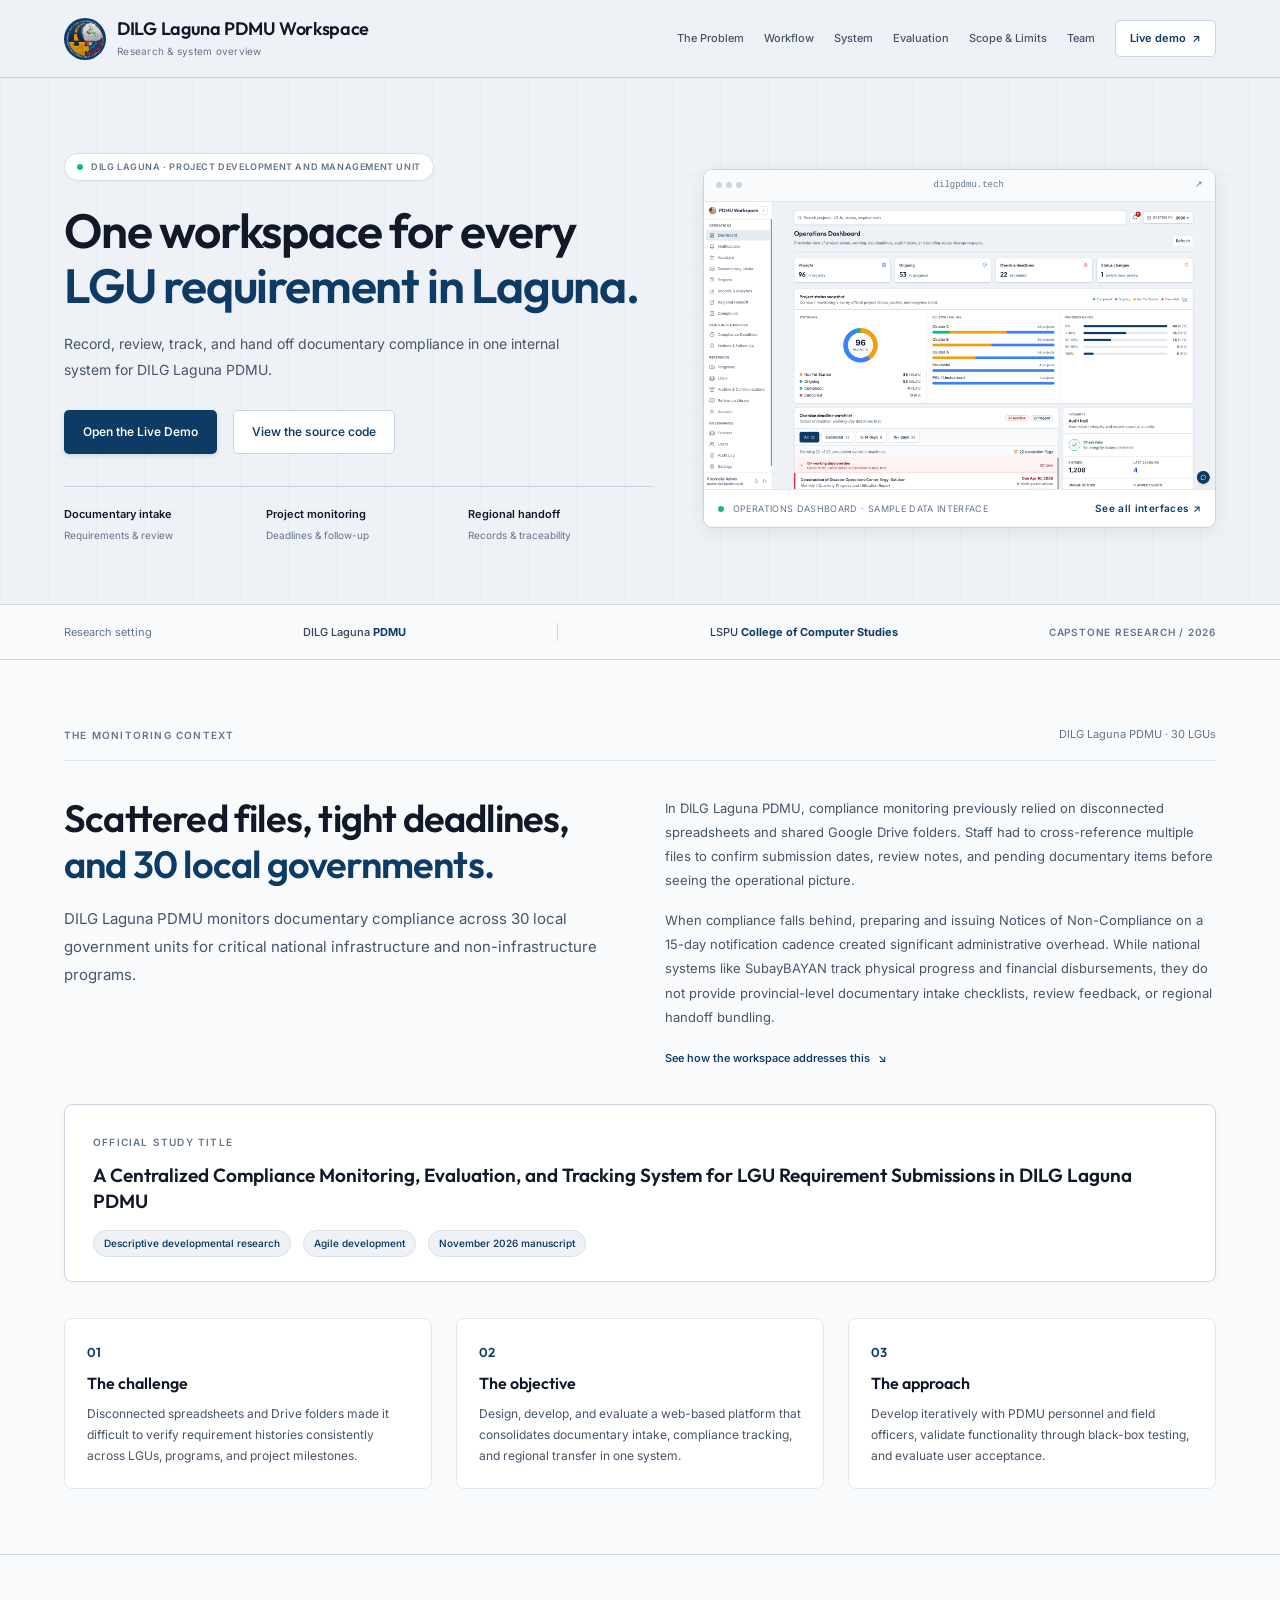
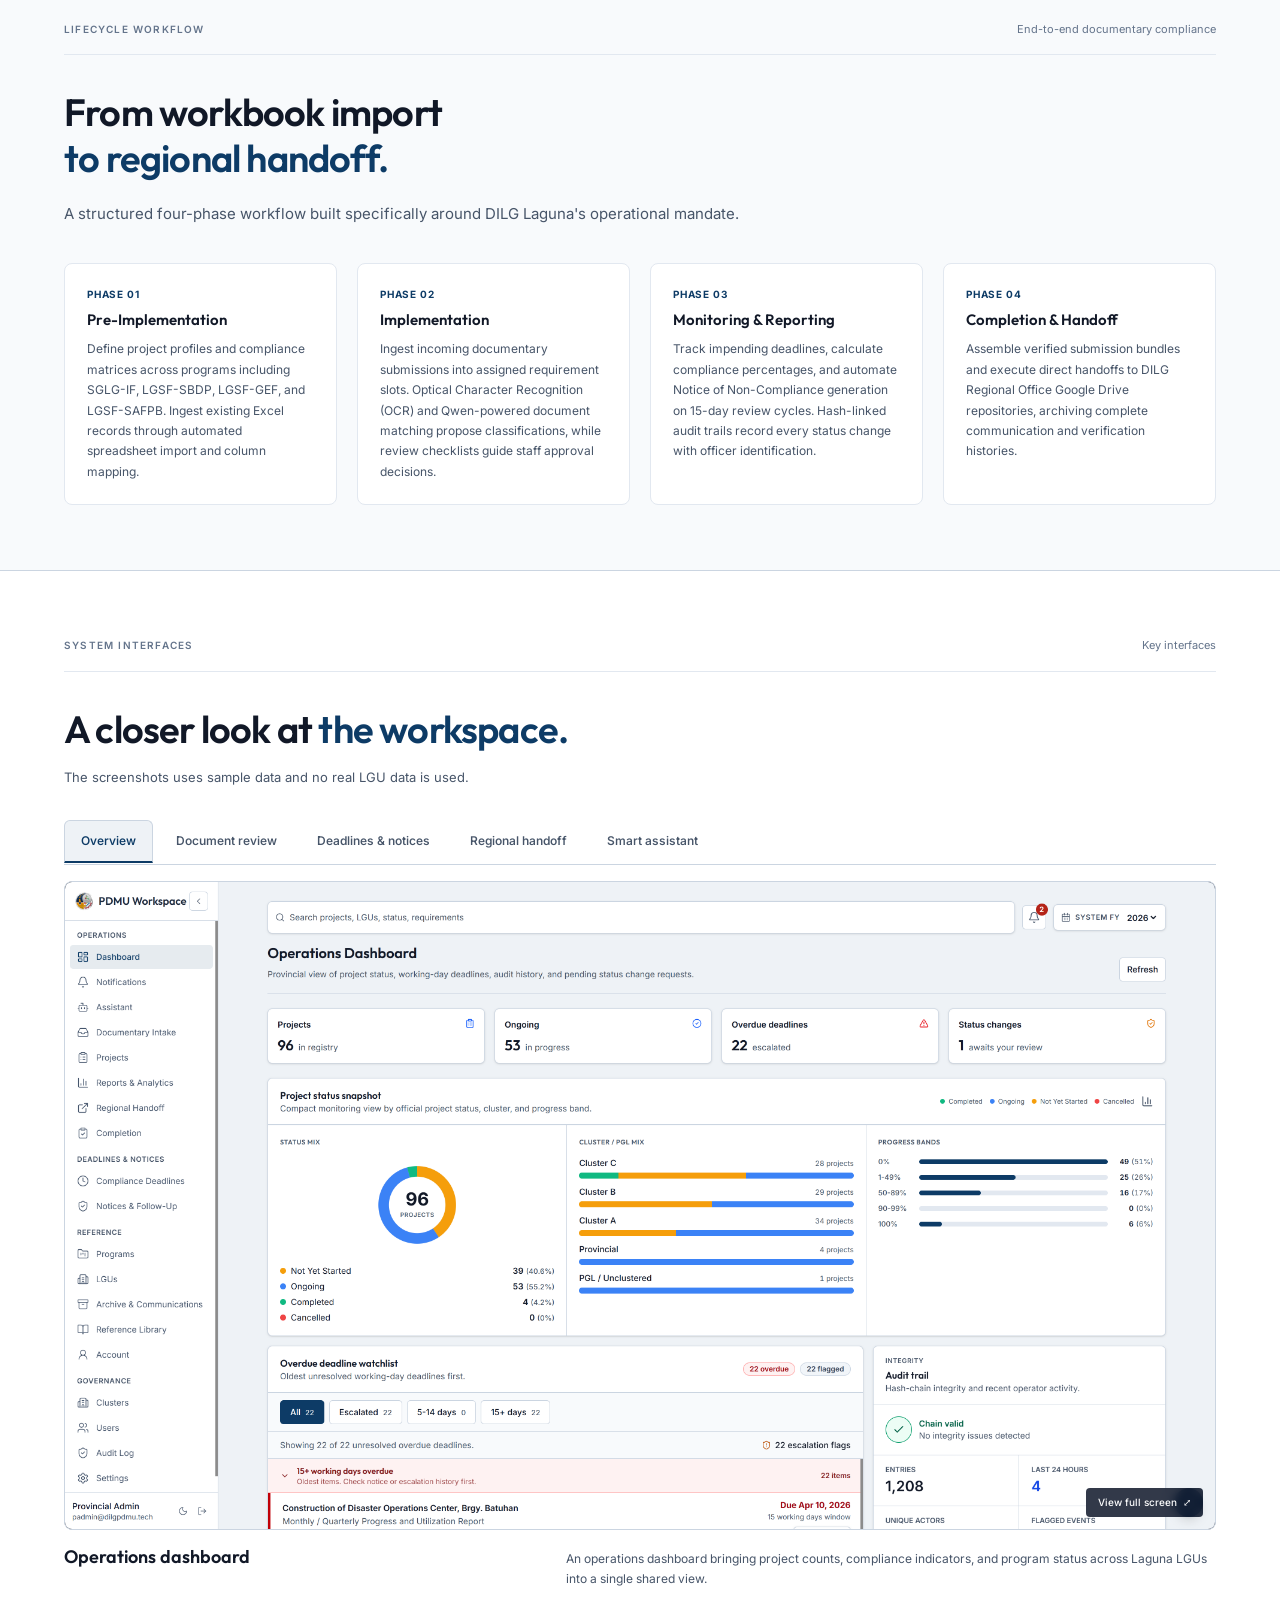
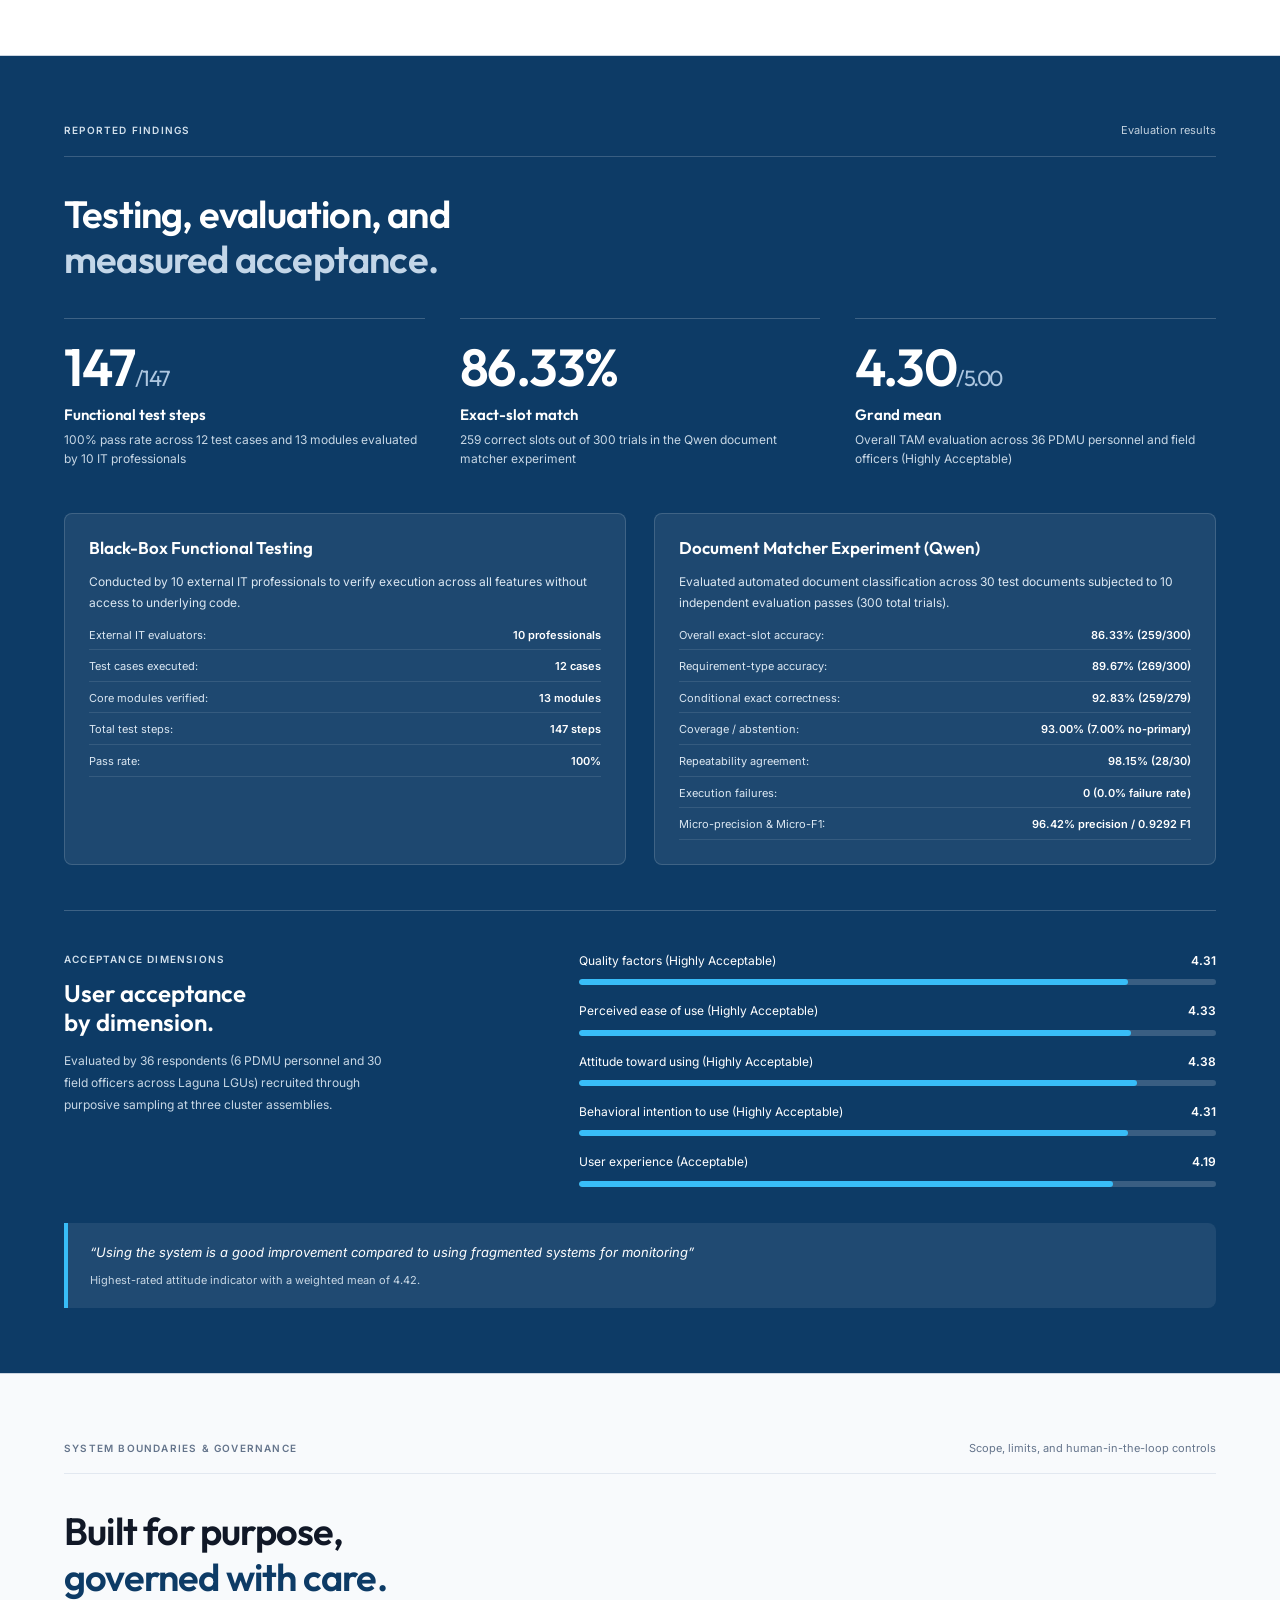
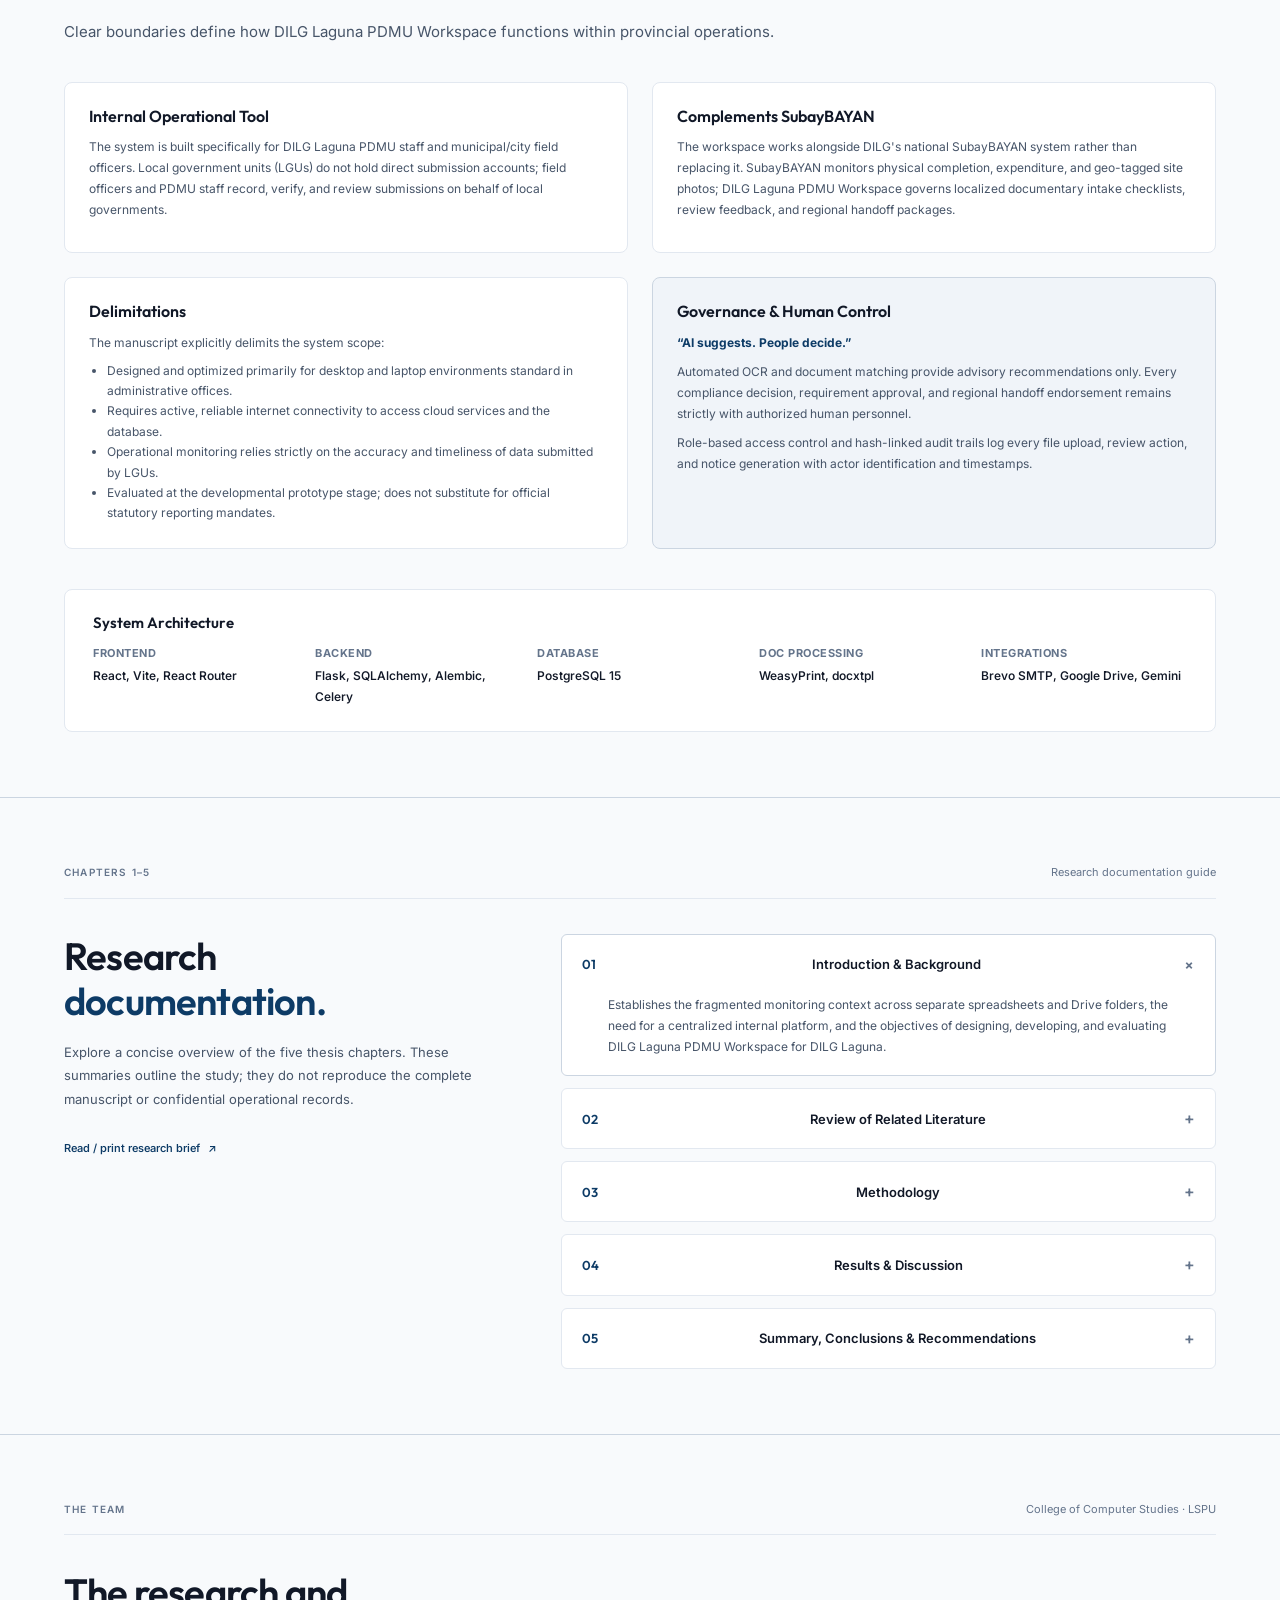
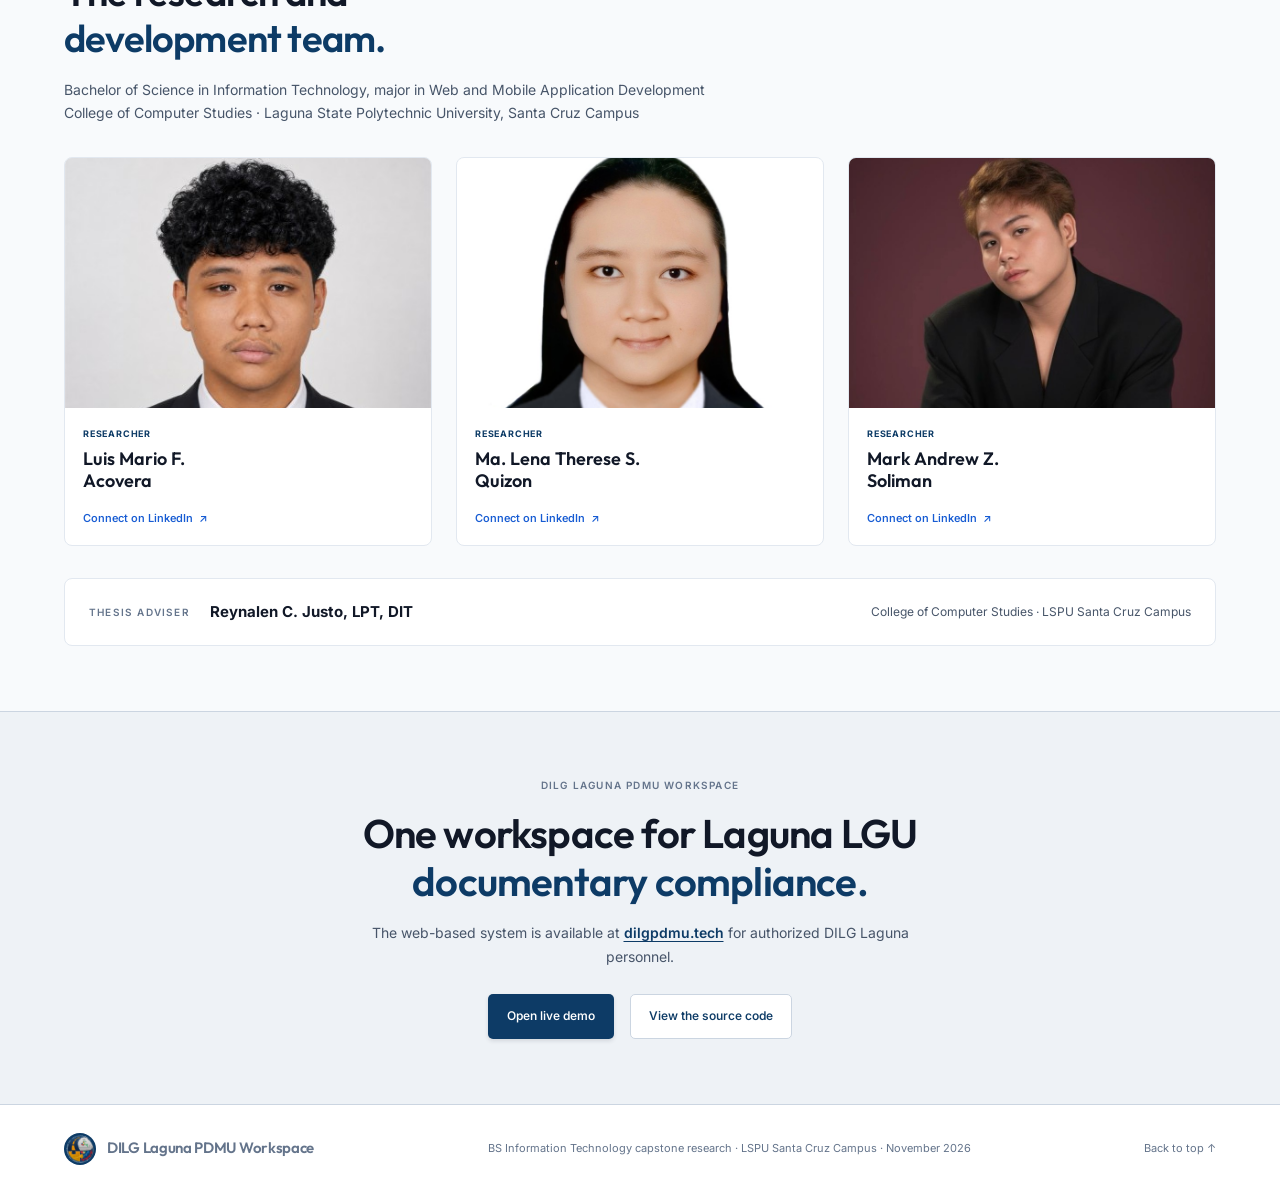
==== commit 0cbc7fe6: "refactor: update content, styling, and asset references for DILG Laguna PDMU workspace" ====
--- a/index.html
+++ b/index.html
@@ -1,18 +1,21 @@
 <!doctype html>
 <html lang="en">
+
 <head>
   <meta charset="utf-8">
   <meta name="viewport" content="width=device-width, initial-scale=1">
   <meta name="theme-color" content="#eef2f6">
-  <title>DILG-PDMU Workspace | Research & System Overview</title>
-  <meta name="description" content="A Centralized Compliance Monitoring, Evaluation, and Tracking System for LGU Requirement Submissions in DILG Laguna PDMU. Explore the research, system interfaces, evaluation results, and development team.">
-  <link rel="canonical" href="https://1nonlylemm.github.io/DILG-PDMU-Workspace/">
+  <title>DILG Laguna PDMU Workspace | Research & System Overview</title>
+  <meta name="description"
+    content="A Centralized Compliance Monitoring, Evaluation, and Tracking System for LGU Requirement Submissions in DILG Laguna PDMU. Explore the research, system interfaces, evaluation results, and development team.">
+  <link rel="canonical" href="https://1nonlylemm.github.io/DILG Laguna PDMU-Workspace/">
 
   <!-- Open Graph / Facebook -->
   <meta property="og:type" content="website">
   <meta property="og:url" content="https://1nonlylemm.github.io/DILG-PDMU-Workspace/">
   <meta property="og:title" content="DILG-PDMU Workspace | Research & System Overview">
-  <meta property="og:description" content="A Centralized Compliance Monitoring, Evaluation, and Tracking System for LGU Requirement Submissions in DILG Laguna PDMU.">
+  <meta property="og:description"
+    content="A Centralized Compliance Monitoring, Evaluation, and Tracking System for LGU Requirement Submissions in DILG Laguna PDMU.">
   <meta property="og:image" content="https://1nonlylemm.github.io/DILG-PDMU-Workspace/assets/og-card.png">
   <meta property="og:image:width" content="1200">
   <meta property="og:image:height" content="630">
@@ -20,19 +23,21 @@
   <!-- Twitter Card -->
   <meta name="twitter:card" content="summary_large_image">
   <meta name="twitter:title" content="DILG-PDMU Workspace | Research & System Overview">
-  <meta name="twitter:description" content="A Centralized Compliance Monitoring, Evaluation, and Tracking System for LGU Requirement Submissions in DILG Laguna PDMU.">
+  <meta name="twitter:description"
+    content="A Centralized Compliance Monitoring, Evaluation, and Tracking System for LGU Requirement Submissions in DILG Laguna PDMU.">
   <meta name="twitter:image" content="https://1nonlylemm.github.io/DILG-PDMU-Workspace/assets/og-card.png">
 
   <link rel="icon" href="assets/workspace-logo.png" type="image/png">
   <link rel="stylesheet" href="style.css?v=workspace-20261105b">
 </head>
+
 <body id="top">
   <a class="skip" href="#main">Skip to content</a>
 
   <header>
     <a class="brand" href="#top" aria-label="DILG-PDMU Workspace home">
       <img src="assets/workspace-logo.png" alt="DILG-PDMU Workspace logo" width="42" height="42">
-      <span>DILG-PDMU Workspace<small>Research & system overview</small></span>
+      <span>DILG Laguna PDMU Workspace<small>Research & system overview</small></span>
     </a>
     <button class="menu-toggle" aria-expanded="false" aria-controls="navigation">
       Menu <span>☰</span>
@@ -59,13 +64,17 @@
         </p>
         <h1>One workspace for every<br><span>LGU requirement in Laguna.</span></h1>
         <p class="hero-description">
-          Record, review, track, and hand off local infrastructure compliance in one internal system for DILG Laguna PDMU.
+          Record, review, track, and hand off documentary compliance in one internal system for DILG Laguna
+          PDMU.
         </p>
         <div class="actions">
           <a class="button primary" href="https://dilgpdmu.tech" target="_blank" rel="noopener noreferrer">
-            Live demo <span aria-hidden="true">↗</span>
+            Open the Live Demo
           </a>
-          <span class="auth-notice">Requires authorized DILG Laguna account</span>
+          <a class="button secondary" href="https://github.com/1nonlylemm/DILG-PDMU-Workspace" target="_blank"
+            rel="noopener noreferrer">
+            View the source code
+          </a>
         </div>
         <div class="hero-context">
           <div>
@@ -81,7 +90,6 @@
             <span>Records & traceability</span>
           </div>
         </div>
-        <p class="hero-note">BS Information Technology capstone · LSPU Santa Cruz · November 2026</p>
       </div>
 
       <div class="hero-product">
@@ -90,7 +98,9 @@
           <span>dilgpdmu.tech</span>
           <span aria-hidden="true">↗</span>
         </div>
-        <img src="assets/dashboard.webp" width="1920" height="1080" alt="DILG-PDMU Workspace operations dashboard showing project overview, compliance indicators, and program status with sample data" fetchpriority="high">
+        <img src="assets/dashboard.webp" width="1920" height="1080"
+          alt="DILG Laguna PDMU Workspace operations dashboard showing project overview, compliance indicators, and program status with sample data"
+          fetchpriority="high">
         <div class="product-caption">
           <span><i class="status-dot"></i> OPERATIONS DASHBOARD · SAMPLE DATA INTERFACE</span>
           <a href="#experience">See all interfaces <span aria-hidden="true">↗</span></a>
@@ -98,36 +108,10 @@
       </div>
     </section>
 
-    <!-- Results Strip (Key Verified Numbers) -->
-    <section class="results-strip" aria-label="Key evaluation metrics">
-      <div class="results-strip-inner">
-        <div class="strip-item">
-          <div class="strip-number">30 <small>LGUs</small></div>
-          <div class="strip-label">Province-wide scope</div>
-          <div class="strip-desc">All cities and municipalities in Laguna monitored in one shared workspace</div>
-        </div>
-        <div class="strip-item">
-          <div class="strip-number">147 / 147</div>
-          <div class="strip-label">Functional test steps</div>
-          <div class="strip-desc">100% pass rate across 12 test cases and 13 modules by 10 IT professionals</div>
-        </div>
-        <div class="strip-item">
-          <div class="strip-number">4.30 <small>/ 5.00</small></div>
-          <div class="strip-label">Acceptance grand mean</div>
-          <div class="strip-desc">Interpreted as Highly Acceptable among 36 PDMU and field officers</div>
-        </div>
-        <div class="strip-item">
-          <div class="strip-number">86.33%</div>
-          <div class="strip-label">Matcher exact-slot match</div>
-          <div class="strip-desc">30 test documents evaluated across 10 runs (300 total classification trials)</div>
-        </div>
-      </div>
-    </section>
-
     <!-- Institution Strip -->
     <div class="institution-strip">
       <span>Research setting</span>
-      <div>DILG-PDMU <b>Laguna</b></div>
+      <div>DILG Laguna <b>PDMU</b></div>
       <span class="strip-rule"></span>
       <div>LSPU <b>College of Computer Studies</b></div>
       <span class="strip-year">CAPSTONE RESEARCH / 2026</span>
@@ -137,30 +121,38 @@
     <section id="problem" class="section research">
       <div class="section-top">
         <p class="eyebrow">THE MONITORING CONTEXT</p>
-        <span>DILG-PDMU Laguna · 30 LGUs</span>
+        <span>DILG Laguna PDMU · 30 LGUs</span>
       </div>
 
       <div class="research-grid">
         <div>
           <h2>Scattered files, tight deadlines,<br><span>and 30 local governments.</span></h2>
           <p class="lead">
-            DILG-PDMU Laguna monitors documentary compliance across 30 local government units for critical national infrastructure programs.
+            DILG Laguna PDMU monitors documentary compliance across 30 local government units for critical national
+            infrastructure and non-infrastructure programs.
           </p>
         </div>
         <div class="research-intro">
           <p>
-            In DILG-PDMU Laguna, compliance monitoring previously relied on disconnected spreadsheets and shared Google Drive folders. Staff had to cross-reference multiple files to confirm submission dates, review notes, and pending documentary items before seeing the operational picture.
+            In DILG Laguna PDMU, compliance monitoring previously relied on disconnected spreadsheets and shared Google
+            Drive folders. Staff had to cross-reference multiple files to confirm submission dates, review notes, and
+            pending documentary items before seeing the operational picture.
           </p>
           <p>
-            When compliance falls behind, preparing and issuing Notices of Non-Compliance on a 15-day notification cadence created significant administrative overhead. While national systems like SubayBAYAN track physical progress and financial disbursements, they do not provide provincial-level documentary intake checklists, review feedback, or regional handoff bundling.
+            When compliance falls behind, preparing and issuing Notices of Non-Compliance on a 15-day notification
+            cadence created significant administrative overhead. While national systems like SubayBAYAN track physical
+            progress and financial disbursements, they do not provide provincial-level documentary intake checklists,
+            review feedback, or regional handoff bundling.
           </p>
-          <a class="text-link" href="#workflow">See how the workspace addresses this <span aria-hidden="true">↘</span></a>
+          <a class="text-link" href="#workflow">See how the workspace addresses this <span
+              aria-hidden="true">↘</span></a>
         </div>
       </div>
 
       <div class="research-title">
         <span class="eyebrow">OFFICIAL STUDY TITLE</span>
-        <h3>A Centralized Compliance Monitoring, Evaluation, and Tracking System for LGU Requirement Submissions in DILG Laguna PDMU</h3>
+        <h3>A Centralized Compliance Monitoring, Evaluation, and Tracking System for LGU Requirement Submissions in DILG
+          Laguna PDMU</h3>
         <div>
           <span class="badge">Descriptive developmental research</span>
           <span class="badge">Agile development</span>
@@ -172,17 +164,20 @@
         <article>
           <span class="item-number">01</span>
           <h3>The challenge</h3>
-          <p>Disconnected spreadsheets and Drive folders made it difficult to verify requirement histories consistently across LGUs, programs, and project milestones.</p>
+          <p>Disconnected spreadsheets and Drive folders made it difficult to verify requirement histories consistently
+            across LGUs, programs, and project milestones.</p>
         </article>
         <article>
           <span class="item-number">02</span>
           <h3>The objective</h3>
-          <p>Design, develop, and evaluate an internal web platform that consolidates documentary intake, compliance tracking, and regional transfer in one system.</p>
+          <p>Design, develop, and evaluate a web-based platform that consolidates documentary intake, compliance
+            tracking, and regional transfer in one system.</p>
         </article>
         <article>
           <span class="item-number">03</span>
           <h3>The approach</h3>
-          <p>Develop iteratively with PDMU personnel and field officers, validate functionality through black-box testing, and evaluate user acceptance across Laguna.</p>
+          <p>Develop iteratively with PDMU personnel and field officers, validate functionality through black-box
+            testing, and evaluate user acceptance.</p>
         </article>
       </div>
     </section>
@@ -196,29 +191,36 @@
 
       <div>
         <h2>From workbook import<br><span>to regional handoff.</span></h2>
-        <p class="lead">A structured four-phase workflow built specifically around DILG Laguna's operational mandate.</p>
+        <p class="lead">A structured four-phase workflow built specifically around DILG Laguna's operational mandate.
+        </p>
       </div>
 
       <div class="workflow-grid">
         <article class="workflow-card">
           <span class="workflow-phase">Phase 01</span>
           <h3>Pre-Implementation</h3>
-          <p>Define project profiles and compliance matrices across programs including SGLG-IF, LGSF-SBDP, LGSF-GEF, and LGSF-SAFPB. Ingest existing Excel records through automated spreadsheet import and column mapping.</p>
+          <p>Define project profiles and compliance matrices across programs including SGLG-IF, LGSF-SBDP, LGSF-GEF, and
+            LGSF-SAFPB. Ingest existing Excel records through automated spreadsheet import and column mapping.</p>
         </article>
         <article class="workflow-card">
           <span class="workflow-phase">Phase 02</span>
           <h3>Implementation</h3>
-          <p>Ingest incoming documentary submissions into assigned requirement slots. Optical Character Recognition (OCR) and Qwen-powered document matching propose classifications, while review checklists guide staff approval decisions.</p>
+          <p>Ingest incoming documentary submissions into assigned requirement slots. Optical Character Recognition
+            (OCR) and Qwen-powered document matching propose classifications, while review checklists guide staff
+            approval decisions.</p>
         </article>
         <article class="workflow-card">
           <span class="workflow-phase">Phase 03</span>
           <h3>Monitoring & Reporting</h3>
-          <p>Track impending deadlines, calculate compliance percentages, and automate Notice of Non-Compliance generation on 15-day review cycles. Hash-linked audit trails record every status change with officer identification.</p>
+          <p>Track impending deadlines, calculate compliance percentages, and automate Notice of Non-Compliance
+            generation on 15-day review cycles. Hash-linked audit trails record every status change with officer
+            identification.</p>
         </article>
         <article class="workflow-card">
           <span class="workflow-phase">Phase 04</span>
           <h3>Completion & Handoff</h3>
-          <p>Assemble verified submission bundles and execute direct handoffs to DILG Regional Office Google Drive repositories, archiving complete communication and verification histories.</p>
+          <p>Assemble verified submission bundles and execute direct handoffs to DILG Regional Office Google Drive
+            repositories, archiving complete communication and verification histories.</p>
         </article>
       </div>
     </section>
@@ -227,57 +229,40 @@
     <section id="experience" class="section experience">
       <div class="section-top">
         <p class="eyebrow">SYSTEM INTERFACES</p>
-        <span>Documented system interfaces</span>
+        <span>Key interfaces</span>
       </div>
 
       <div class="experience-heading">
         <div>
-          <h2>A closer look at<br><span>the workspace.</span></h2>
-          <p class="source-note">System screenshots using sample data. The live interface may differ.</p>
-        </div>
-        <p>Explore key interfaces documented in the study. Select a workflow below to inspect the interface layout and operational details.</p>
+          <h2>A closer look at <span>the workspace.</span></h2>
+          <p class="source-note">The screenshots uses sample data and no real LGU data is used.</p>
+        </div>
       </div>
 
       <div class="tabs" role="tablist" aria-label="System screenshots">
-        <button role="tab" id="tab-dashboard" aria-controls="screen-panel" aria-selected="true" data-screen="dashboard">Overview</button>
-        <button role="tab" id="tab-intake" aria-controls="screen-panel" aria-selected="false" tabindex="-1" data-screen="intake">Document review</button>
-        <button role="tab" id="tab-deadlines" aria-controls="screen-panel" aria-selected="false" tabindex="-1" data-screen="deadlines">Deadlines & notices</button>
-        <button role="tab" id="tab-handoff" aria-controls="screen-panel" aria-selected="false" tabindex="-1" data-screen="handoff">Regional handoff</button>
-        <button role="tab" id="tab-assistant" aria-controls="screen-panel" aria-selected="false" tabindex="-1" data-screen="assistant">Smart assistant</button>
+        <button role="tab" id="tab-dashboard" aria-controls="screen-panel" aria-selected="true"
+          data-screen="dashboard">Overview</button>
+        <button role="tab" id="tab-intake" aria-controls="screen-panel" aria-selected="false" tabindex="-1"
+          data-screen="intake">Document review</button>
+        <button role="tab" id="tab-deadlines" aria-controls="screen-panel" aria-selected="false" tabindex="-1"
+          data-screen="deadlines">Deadlines & notices</button>
+        <button role="tab" id="tab-handoff" aria-controls="screen-panel" aria-selected="false" tabindex="-1"
+          data-screen="handoff">Regional handoff</button>
+        <button role="tab" id="tab-assistant" aria-controls="screen-panel" aria-selected="false" tabindex="-1"
+          data-screen="assistant">Smart assistant</button>
       </div>
 
       <div id="screen-panel" role="tabpanel" aria-labelledby="tab-dashboard" tabindex="0">
         <button class="screen-zoom" aria-label="Enlarge Operations dashboard screenshot">
-          <img id="system-screen" src="assets/dashboard.webp" alt="Operations dashboard — DILG-PDMU Workspace sample data interface." loading="lazy">
+          <img id="system-screen" src="assets/dashboard.webp"
+            alt="Operations dashboard — DILG Laguna PDMU Workspace sample data interface." loading="lazy">
           <span class="zoom-label">View full screen <span aria-hidden="true">⤢</span></span>
         </button>
         <div class="screen-caption">
           <h3 id="screen-title">Operations dashboard</h3>
-          <p id="screen-description">An operations dashboard bringing project counts, compliance indicators, and program status across Laguna LGUs into a single shared view.</p>
-        </div>
-      </div>
-
-      <div class="features">
-        <article>
-          <span class="feature-icon">↥</span>
-          <h3>Document intake & review</h3>
-          <p>Document uploading, slot matching, and review checklists keep submissions traceable and organized.</p>
-        </article>
-        <article>
-          <span class="feature-icon">◷</span>
-          <h3>Deadlines & notices</h3>
-          <p>Automated deadline tracking and notice generation support timely follow-through on a 15-day cadence.</p>
-        </article>
-        <article>
-          <span class="feature-icon">▥</span>
-          <h3>Workbook import & mapping</h3>
-          <p>Ingest existing Excel workbooks into structured tables without manual record re-entry.</p>
-        </article>
-        <article>
-          <span class="feature-icon">✧</span>
-          <h3>Regional handoff & assistance</h3>
-          <p>Assemble verified packages for Google Drive transfer, supported by OCR/NLP tools and a smart assistant.</p>
-        </article>
+          <p id="screen-description">An operations dashboard bringing project counts, compliance indicators, and program
+            status across Laguna LGUs into a single shared view.</p>
+        </div>
       </div>
     </section>
 
@@ -285,12 +270,11 @@
     <section id="evaluation" class="section findings">
       <div class="section-top">
         <p class="eyebrow">REPORTED FINDINGS</p>
-        <span>Evaluation results from the November 2026 manuscript</span>
+        <span>Evaluation results</span>
       </div>
 
       <div class="findings-heading">
-        <h2>Rigorous testing,<br><span>measured acceptance.</span></h2>
-        <p>The manuscript documents three complementary evaluation phases: black-box functional testing, document matching trials, and field-wide user acceptance.</p>
+        <h2>Testing, evaluation, and <br><span>measured acceptance.</span></h2>
       </div>
 
       <div class="metrics">
@@ -315,25 +299,27 @@
       <div class="eval-grid">
         <div class="eval-card">
           <h3>Black-Box Functional Testing</h3>
-          <p>Conducted by 10 external IT professionals to verify execution across all documented features without access to underlying code.</p>
+          <p>Conducted by 10 external IT professionals to verify execution across all features without access
+            to underlying code.</p>
           <ul class="eval-stat-list">
             <li><span>External IT evaluators:</span> <strong>10 professionals</strong></li>
-            <li><span>Test cases executed:</span> <strong>12 cases (TC-01 to TC-12)</strong></li>
+            <li><span>Test cases executed:</span> <strong>12 cases</strong></li>
             <li><span>Core modules verified:</span> <strong>13 modules</strong></li>
             <li><span>Total test steps:</span> <strong>147 steps</strong></li>
-            <li><span>Pass rate / failures:</span> <strong>100% (0 defects recorded)</strong></li>
+            <li><span>Pass rate:</span> <strong>100%</strong></li>
           </ul>
         </div>
 
         <div class="eval-card">
           <h3>Document Matcher Experiment (Qwen)</h3>
-          <p>Evaluated automated document classification across 30 test documents subjected to 10 independent evaluation passes (300 total trials).</p>
+          <p>Evaluated automated document classification across 30 test documents subjected to 10 independent evaluation
+            passes (300 total trials).</p>
           <ul class="eval-stat-list">
             <li><span>Overall exact-slot accuracy:</span> <strong>86.33% (259/300)</strong></li>
             <li><span>Requirement-type accuracy:</span> <strong>89.67% (269/300)</strong></li>
             <li><span>Conditional exact correctness:</span> <strong>92.83% (259/279)</strong></li>
             <li><span>Coverage / abstention:</span> <strong>93.00% (7.00% no-primary)</strong></li>
-            <li><span>Repeatability agreement:</span> <strong>98.15% (28/30 docs identical)</strong></li>
+            <li><span>Repeatability agreement:</span> <strong>98.15% (28/30)</strong></li>
             <li><span>Execution failures:</span> <strong>0 (0.0% failure rate)</strong></li>
             <li><span>Micro-precision & Micro-F1:</span> <strong>96.42% precision / 0.9292 F1</strong></li>
           </ul>
@@ -345,7 +331,9 @@
         <div>
           <p class="eyebrow">ACCEPTANCE DIMENSIONS</p>
           <h3>User acceptance<br>by dimension.</h3>
-          <p>Evaluated by 36 respondents (6 PDMU personnel and 30 field officers across Laguna LGUs) recruited through purposive sampling at three cluster assemblies (Cluster A: Los Baños, Cluster B: Pakil, Cluster C: Pila).</p>
+          <p>Evaluated by 36 respondents (6 PDMU personnel and 30 field officers across Laguna LGUs) recruited through
+            purposive sampling at three cluster assemblies.
+          </p>
         </div>
 
         <div class="rating-bars">
@@ -374,7 +362,6 @@
             <b>4.19</b>
             <i></i>
           </div>
-          <p class="source-note">Scale: 1.00–1.79 Highly Unacceptable, 1.80–2.59 Unacceptable, 2.60–3.39 Moderately Acceptable, 3.40–4.19 Acceptable, 4.20–5.00 Highly Acceptable. Source: Abstract and Chapter IV results, November 2026 manuscript.</p>
         </div>
       </div>
 
@@ -383,24 +370,7 @@
         <blockquote>
           “Using the system is a good improvement compared to using fragmented systems for monitoring”
         </blockquote>
-        <cite>Highest-rated attitude indicator with a weighted mean of 4.42 (Chapter IV, p. 135 / PDF 162).</cite>
-      </div>
-
-      <!-- Honest UX Note -->
-      <div class="honest-ux-note">
-        <p class="eyebrow">HONEST UX ASSESSMENT & NEXT STEPS</p>
-        <h4>User Experience: 4.19 (Acceptable)</h4>
-        <p>
-          While the first four TAM dimensions were rated <em>Highly Acceptable</em> (4.31 to 4.38), User Experience received 4.19 (<em>Acceptable</em>), indicating clear opportunities for future refinement.
-        </p>
-        <p>
-          Based on the recommendations in Chapter V of the manuscript (pp. 143–144 / PDF 170–171), priorities for ongoing development include:
-        </p>
-        <ul>
-          <li><strong>System status visibility:</strong> Providing more explicit real-time visual progress indicators during batch operations and background document parsing.</li>
-          <li><strong>Historical navigation:</strong> Streamlining multi-year record retrieval and version navigation across past compliance cycles.</li>
-          <li><strong>Structured AI output presentation:</strong> Presenting automated extraction summaries in clearer side-by-side verification panels to accelerate human review.</li>
-        </ul>
+        <cite>Highest-rated attitude indicator with a weighted mean of 4.42.</cite>
       </div>
     </section>
 
@@ -413,42 +383,51 @@
 
       <div>
         <h2>Built for purpose,<br><span>governed with care.</span></h2>
-        <p class="lead">Clear boundaries define how DILG-PDMU Workspace functions within provincial operations.</p>
+        <p class="lead">Clear boundaries define how DILG Laguna PDMU Workspace functions within provincial operations.
+        </p>
       </div>
 
       <div class="scope-grid">
         <article class="scope-card">
           <h3>Internal Operational Tool</h3>
-          <p>The system is built specifically for DILG Laguna PDMU staff and municipal/city field officers. Local government units (LGUs) do not hold direct submission accounts; field officers and PDMU staff record, verify, and review submissions on behalf of local governments.</p>
+          <p>The system is built specifically for DILG Laguna PDMU staff and municipal/city field officers. Local
+            government units (LGUs) do not hold direct submission accounts; field officers and PDMU staff record,
+            verify, and review submissions on behalf of local governments.</p>
         </article>
 
         <article class="scope-card">
           <h3>Complements SubayBAYAN</h3>
-          <p>The workspace works alongside DILG's national SubayBAYAN system rather than replacing it. SubayBAYAN monitors physical completion, expenditure, and geo-tagged site photos; DILG-PDMU Workspace governs localized documentary intake checklists, review feedback, and regional handoff packages.</p>
+          <p>The workspace works alongside DILG's national SubayBAYAN system rather than replacing it. SubayBAYAN
+            monitors physical completion, expenditure, and geo-tagged site photos; DILG Laguna PDMU Workspace governs
+            localized documentary intake checklists, review feedback, and regional handoff packages.</p>
         </article>
 
         <article class="scope-card">
-          <h3>Delimitations (Section 1.5.2)</h3>
+          <h3>Delimitations</h3>
           <p>The manuscript explicitly delimits the system scope:</p>
           <ul>
-            <li>Designed and optimized primarily for desktop and laptop environments standard in administrative offices.</li>
+            <li>Designed and optimized primarily for desktop and laptop environments standard in administrative offices.
+            </li>
             <li>Requires active, reliable internet connectivity to access cloud services and the database.</li>
             <li>Operational monitoring relies strictly on the accuracy and timeliness of data submitted by LGUs.</li>
-            <li>Evaluated at the developmental prototype stage; does not substitute for official statutory reporting mandates.</li>
+            <li>Evaluated at the developmental prototype stage; does not substitute for official statutory reporting
+              mandates.</li>
           </ul>
         </article>
 
         <article class="scope-card trust-card">
           <h3>Governance & Human Control</h3>
           <p><strong>“AI suggests. People decide.”</strong></p>
-          <p>Automated OCR and document matching provide advisory recommendations only. Every compliance decision, requirement approval, and regional handoff endorsement remains strictly with authorized human personnel.</p>
-          <p>Role-based access control and hash-linked audit trails log every file upload, review action, and notice generation with actor identification and timestamps.</p>
+          <p>Automated OCR and document matching provide advisory recommendations only. Every compliance decision,
+            requirement approval, and regional handoff endorsement remains strictly with authorized human personnel.</p>
+          <p>Role-based access control and hash-linked audit trails log every file upload, review action, and notice
+            generation with actor identification and timestamps.</p>
         </article>
       </div>
 
       <!-- Tech Stack -->
       <div id="tech" class="tech-strip">
-        <h3>Documented Architecture (Manuscript p. 10 / PDF 37)</h3>
+        <h3>System Architecture</h3>
         <div class="tech-grid">
           <div class="tech-item">
             <strong>Frontend</strong>
@@ -484,30 +463,41 @@
       <div class="chapter-layout">
         <div>
           <h2>Research<br><span>documentation.</span></h2>
-          <p>Explore a concise overview of the five thesis chapters. These summaries outline the study; they do not reproduce the complete manuscript or confidential operational records.</p>
-          <a class="text-link" href="research-brief.html" target="_blank" rel="noopener">Read / print research brief <span aria-hidden="true">↗</span></a>
+          <p>Explore a concise overview of the five thesis chapters. These summaries outline the study; they do not
+            reproduce the complete manuscript or confidential operational records.</p>
+          <a class="text-link" href="research-brief.html" target="_blank" rel="noopener">Read / print research brief
+            <span aria-hidden="true">↗</span></a>
         </div>
 
         <div class="chapter-list">
           <details open>
             <summary><span>01</span>Introduction & Background<i>+</i></summary>
-            <p>Establishes the fragmented monitoring context across separate spreadsheets and Drive folders, the need for a centralized internal platform, and the objectives of designing, developing, and evaluating DILG-PDMU Workspace for DILG Laguna.</p>
+            <p>Establishes the fragmented monitoring context across separate spreadsheets and Drive folders, the need
+              for a centralized internal platform, and the objectives of designing, developing, and evaluating DILG
+              Laguna PDMU Workspace for DILG Laguna.</p>
           </details>
           <details>
             <summary><span>02</span>Review of Related Literature<i>+</i></summary>
-            <p>Examines related literature and technical systems in compliance monitoring, document management, OCR/NLP integration, and government information platforms to situate the project's technical contribution.</p>
+            <p>Examines related literature and technical systems in compliance monitoring, document management, OCR/NLP
+              integration, and government information platforms to situate the project's technical contribution.</p>
           </details>
           <details>
             <summary><span>03</span>Methodology<i>+</i></summary>
-            <p>Details the descriptive developmental research design, Agile development lifecycle, system architecture, black-box testing procedure with 10 IT professionals, Qwen matcher experiment across 300 trials, and TAM evaluation across 36 respondents.</p>
+            <p>Details the descriptive developmental research design, Agile development lifecycle, system architecture,
+              black-box testing procedure with 10 IT professionals, Qwen matcher experiment across 300 trials, and TAM
+              evaluation across 36 respondents.</p>
           </details>
           <details>
             <summary><span>04</span>Results & Discussion<i>+</i></summary>
-            <p>Presents the implemented modules, functional test results (100% pass across 147 steps), document matcher metrics (86.33% exact-slot match), and TAM survey findings (4.30 grand mean, with 4.42 for the fragmented systems replacement indicator).</p>
+            <p>Presents the implemented modules, functional test results (100% pass across 147 steps), document matcher
+              metrics (86.33% exact-slot match), and TAM survey findings (4.30 grand mean, with 4.42 for the fragmented
+              systems replacement indicator).</p>
           </details>
           <details>
             <summary><span>05</span>Summary, Conclusions & Recommendations<i>+</i></summary>
-            <p>Summarizes project outcomes, confirms that the system fulfills its core operational goals, and outlines recommendations for future development—including real-time status feedback, historical navigation, and structured AI output presentation.</p>
+            <p>Summarizes project outcomes, confirms that the system fulfills its core operational goals, and outlines
+              recommendations for future development—including real-time status feedback, historical navigation, and
+              structured AI output presentation.</p>
           </details>
         </div>
       </div>
@@ -528,21 +518,26 @@
 
       <div class="team-grid">
         <a href="https://www.linkedin.com/in/lmacovera/" target="_blank" rel="noopener noreferrer" class="person">
-          <img class="portrait acovera" src="assets/acovera.png" alt="Portrait of Luis Mario F. Acovera" width="400" height="400" loading="lazy">
+          <img class="portrait acovera" src="assets/acovera.png" alt="Portrait of Luis Mario F. Acovera" width="400"
+            height="400" loading="lazy">
           <span class="person-role">RESEARCHER</span>
           <h3>Luis Mario F.<br>Acovera</h3>
           <span class="person-link">Connect on LinkedIn <span aria-hidden="true">↗</span></span>
         </a>
 
-        <a href="https://www.linkedin.com/in/lena-therese-quizon/" target="_blank" rel="noopener noreferrer" class="person">
-          <img class="portrait quizon" src="assets/quizon.png" alt="Portrait of Ma. Lena Therese S. Quizon" width="400" height="400" loading="lazy">
+        <a href="https://www.linkedin.com/in/lena-therese-quizon/" target="_blank" rel="noopener noreferrer"
+          class="person">
+          <img class="portrait quizon" src="assets/quizon.png" alt="Portrait of Ma. Lena Therese S. Quizon" width="400"
+            height="400" loading="lazy">
           <span class="person-role">RESEARCHER</span>
           <h3>Ma. Lena Therese S.<br>Quizon</h3>
           <span class="person-link">Connect on LinkedIn <span aria-hidden="true">↗</span></span>
         </a>
 
-        <a href="https://www.linkedin.com/in/markandrewsoliman/" target="_blank" rel="noopener noreferrer" class="person">
-          <img class="portrait soliman" src="assets/soliman.png" alt="Portrait of Mark Andrew Z. Soliman" width="400" height="400" loading="lazy">
+        <a href="https://www.linkedin.com/in/markandrewsoliman/" target="_blank" rel="noopener noreferrer"
+          class="person">
+          <img class="portrait soliman" src="assets/soliman.png" alt="Portrait of Mark Andrew Z. Soliman" width="400"
+            height="400" loading="lazy">
           <span class="person-role">RESEARCHER</span>
           <h3>Mark Andrew Z.<br>Soliman</h3>
           <span class="person-link">Connect on LinkedIn <span aria-hidden="true">↗</span></span>
@@ -558,22 +553,26 @@
 
     <!-- Closing CTA -->
     <section class="closing">
-      <p class="eyebrow">DILG-PDMU WORKSPACE</p>
+      <p class="eyebrow">DILG Laguna PDMU WORKSPACE</p>
       <h2>One workspace for Laguna LGU<br><span>documentary compliance.</span></h2>
-      <p>The deployed internal web platform is available at dilgpdmu.tech for authorized DILG Laguna personnel.</p>
+      <p>The web-based system is available at <a href="https://dilgpdmu.tech" target="_blank"
+          rel="noopener noreferrer">dilgpdmu.tech</a> for authorized DILG Laguna personnel.</p>
       <div class="actions">
         <a class="button primary" href="https://dilgpdmu.tech" target="_blank" rel="noopener noreferrer">
-          Open live demo <span aria-hidden="true">↗</span>
+          Open live demo
         </a>
-      </div>
-      <p class="closing-note">Application access requires an authorized DILG Laguna account.</p>
+        <a class="button secondary" href="https://github.com/1nonlylemm/DILG-PDMU-Workspace" target="_blank"
+          rel="noopener noreferrer">
+          View the source code
+        </a>
+      </div>
     </section>
   </main>
 
   <footer>
     <a href="#top" class="brand" aria-label="Back to top">
       <img src="assets/workspace-logo.png" alt="" width="32" height="32">
-      DILG-PDMU Workspace
+      DILG Laguna PDMU Workspace
     </a>
     <p>BS Information Technology capstone research · LSPU Santa Cruz Campus · November 2026</p>
     <a href="#top">Back to top ↑</a>
@@ -588,4 +587,5 @@
 
   <script src="script.js?v=workspace-20261105b"></script>
 </body>
-</html>
+
+</html>
--- a/style.css
+++ b/style.css
@@ -45,27 +45,42 @@
   cursor: pointer;
 }
 
-a, button {
+a,
+button {
   -webkit-tap-highlight-color: transparent;
 }
 
-a:focus-visible, button:focus-visible, summary:focus-visible, [tabindex]:focus-visible {
+a:focus-visible,
+button:focus-visible,
+summary:focus-visible,
+[tabindex]:focus-visible {
   outline: 3px solid var(--accent);
   outline-offset: 4px;
 }
 
-h1, h2, h3, h4, p {
+h1,
+h2,
+h3,
+h4,
+p {
   margin: 0;
 }
 
-h1, h2, h3, h4, .brand {
+h1,
+h2,
+h3,
+h4,
+.brand {
   font-family: Outfit, system-ui, sans-serif;
   overflow-wrap: break-word;
   word-break: normal;
   hyphens: auto;
 }
 
-h1, h2, h3, h4 {
+h1,
+h2,
+h3,
+h4 {
   line-height: 1.2;
 }
 
@@ -137,7 +152,8 @@
   font-weight: 500;
 }
 
-nav a:hover, .text-link:hover {
+nav a:hover,
+.text-link:hover {
   color: var(--accent);
 }
 
@@ -173,7 +189,7 @@
   align-items: center;
   background-color: var(--soft);
   background-image: linear-gradient(rgba(203, 213, 225, 0.16) 1px, transparent 1px),
-                    linear-gradient(90deg, rgba(203, 213, 225, 0.16) 1px, transparent 1px);
+    linear-gradient(90deg, rgba(203, 213, 225, 0.16) 1px, transparent 1px);
   background-size: 48px 48px;
   border-bottom: 1px solid var(--line);
 }
@@ -356,7 +372,7 @@
   border-radius: 50%;
 }
 
-.hero-product > img {
+.hero-product>img {
   width: 100%;
   height: auto;
   display: block;
@@ -453,7 +469,7 @@
   color: #64748b;
 }
 
-.institution-strip > div {
+.institution-strip>div {
   color: #334155;
   font-weight: 500;
 }
@@ -542,7 +558,7 @@
   line-height: 1.35;
 }
 
-.research-title > div {
+.research-title>div {
   display: flex;
   gap: 12px;
   flex-wrap: wrap;
@@ -804,7 +820,7 @@
   color: #c3d6e8;
 }
 
-.findings-heading > p {
+.findings-heading>p {
   font-size: 13px;
   line-height: 1.8;
   color: #c7d7e5;
@@ -914,7 +930,7 @@
   margin: 12px 0 14px;
 }
 
-.ratings > div > p:not(.eyebrow) {
+.ratings>div>p:not(.eyebrow) {
   font-size: 12px;
   line-height: 1.8;
   color: #c7d7e5;
@@ -1274,11 +1290,23 @@
   margin: 16px 0;
 }
 
-.closing > p:not(.eyebrow) {
+.closing>p:not(.eyebrow) {
   font-size: 14px;
   color: var(--muted);
   max-width: 560px;
   margin: 0 auto 24px;
+}
+
+.closing>p:not(.eyebrow) a {
+  color: var(--blue);
+  font-weight: 600;
+  text-decoration: underline;
+  text-underline-offset: 3px;
+  transition: color 0.2s;
+}
+
+.closing>p:not(.eyebrow) a:hover {
+  color: var(--accent);
 }
 
 .closing .actions {
@@ -1388,7 +1416,8 @@
   color: var(--blue);
 }
 
-.brief-content p, .brief-content li {
+.brief-content p,
+.brief-content li {
   font-size: 13px;
   line-height: 1.8;
   color: #334155;
@@ -1415,9 +1444,12 @@
 
 /* Responsive Media Queries */
 @media (max-width: 1024px) {
-  .workflow-grid, .features {
+
+  .workflow-grid,
+  .features {
     grid-template-columns: repeat(2, 1fr);
   }
+
   .tech-grid {
     grid-template-columns: repeat(3, 1fr);
   }
@@ -1428,34 +1460,48 @@
     padding: 12px 5%;
     min-height: 75px;
   }
+
   .hero {
     grid-template-columns: 1fr;
     padding: 45px 5%;
     gap: 36px;
   }
+
   .results-strip-inner {
     grid-template-columns: repeat(2, 1fr);
     gap: 18px;
   }
-  .research-grid, .chapter-layout, .ratings, .eval-grid, .scope-grid {
+
+  .research-grid,
+  .chapter-layout,
+  .ratings,
+  .eval-grid,
+  .scope-grid {
     grid-template-columns: 1fr;
     gap: 30px;
   }
-  .experience-heading, .findings-heading {
+
+  .experience-heading,
+  .findings-heading {
     display: block;
   }
-  .experience-heading > p, .findings-heading > p {
+
+  .experience-heading>p,
+  .findings-heading>p {
     margin-top: 14px;
     max-width: none;
   }
+
   .team-grid {
     grid-template-columns: 1fr;
     gap: 20px;
   }
+
   .adviser {
     flex-wrap: wrap;
     gap: 10px;
   }
+
   .adviser span:last-child {
     margin-left: 0;
     width: 100%;
@@ -1467,17 +1513,21 @@
     min-height: 70px;
     padding: 10px 5%;
   }
+
   .brand {
     font-size: 15px;
     gap: 9px;
   }
+
   .brand img {
     width: 36px;
     height: 36px;
   }
+
   .brand small {
     font-size: 8px;
   }
+
   .menu-toggle {
     display: flex;
     align-items: center;
@@ -1490,6 +1540,7 @@
     color: var(--muted);
     font-weight: 500;
   }
+
   nav {
     display: none;
     position: absolute;
@@ -1502,75 +1553,96 @@
     flex-direction: column;
     align-items: stretch;
     gap: 0;
-    box-shadow: 0 4px 12px rgba(0,0,0,0.06);
-  }
+    box-shadow: 0 4px 12px rgba(0, 0, 0, 0.06);
+  }
+
   nav.open {
     display: flex;
   }
+
   nav a {
     padding: 12px 0;
     border-bottom: 1px solid var(--line-subtle);
   }
+
   .nav-demo {
     margin-top: 10px;
     text-align: center;
     justify-content: center;
   }
+
   .hero {
     padding: 30px 5% 36px;
     gap: 28px;
   }
+
   .hero .eyebrow {
     font-size: 8px;
     letter-spacing: 0.3px;
     padding: 5px 10px;
   }
+
   .hero h1 {
     font-size: clamp(24px, 7vw, 32px);
     letter-spacing: -0.6px;
     line-height: 1.18;
     margin: 18px 0 14px;
   }
+
   .hero-description {
     font-size: 13px;
     line-height: 1.8;
   }
+
   .hero-context {
     grid-template-columns: 1fr;
     gap: 12px;
   }
+
   .results-strip-inner {
     grid-template-columns: 1fr;
     gap: 16px;
   }
+
   .strip-item {
     padding-left: 12px;
   }
+
   .section {
     padding: 42px 5%;
   }
+
   h2 {
     font-size: clamp(23px, 6vw, 29px);
     letter-spacing: -0.5px;
   }
-  .challenge-grid, .workflow-grid, .features, .tech-grid {
+
+  .challenge-grid,
+  .workflow-grid,
+  .features,
+  .tech-grid {
     grid-template-columns: 1fr;
     gap: 18px;
   }
+
   .metrics {
     grid-template-columns: 1fr;
     gap: 22px;
   }
+
   .metrics strong {
     font-size: 44px;
   }
+
   .ratings h3 {
     font-size: 21px;
   }
+
   .brief-content {
     margin: 16px 4%;
     padding: 22px 18px;
   }
+
   footer {
     flex-direction: column;
     gap: 14px;
@@ -1582,21 +1654,38 @@
   html {
     scroll-behavior: auto;
   }
-  *, *::before, *::after {
+
+  *,
+  *::before,
+  *::after {
     transition: none !important;
     animation: none !important;
   }
 }
 
 @media print {
-  header, footer, .hero, .institution-strip, .experience, .closing, .team, .skip, dialog, .brief-content > .button, .back {
+
+  header,
+  footer,
+  .hero,
+  .institution-strip,
+  .experience,
+  .closing,
+  .team,
+  .skip,
+  dialog,
+  .brief-content>.button,
+  .back {
     display: none !important;
   }
+
   body {
     background: #ffffff;
     color: #000000;
   }
-  .section, .brief-content {
+
+  .section,
+  .brief-content {
     margin: 0;
     max-width: none;
     border: 0;
@@ -1604,28 +1693,41 @@
     padding: 16px 0;
     break-inside: avoid;
   }
+
   .findings {
     background: #ffffff;
     color: #111827;
   }
-  .findings h2 span, .findings .eyebrow {
+
+  .findings h2 span,
+  .findings .eyebrow {
     color: #0d3b66;
   }
-  .findings p, .rating {
+
+  .findings p,
+  .rating {
     color: #475569 !important;
   }
-  .eval-card, .highlight-quote {
+
+  .eval-card,
+  .highlight-quote {
     background: #f8fafc;
     border-color: #cbd5e1;
     color: #111827;
   }
-  .eval-card p, .highlight-quote blockquote, .highlight-quote cite {
+
+  .eval-card p,
+  .highlight-quote blockquote,
+  .highlight-quote cite {
     color: #334155 !important;
   }
-  h1, h2 {
+
+  h1,
+  h2 {
     font-size: 22pt;
   }
+
   .brief-content h1 {
     font-size: 20pt;
   }
-}
+}
